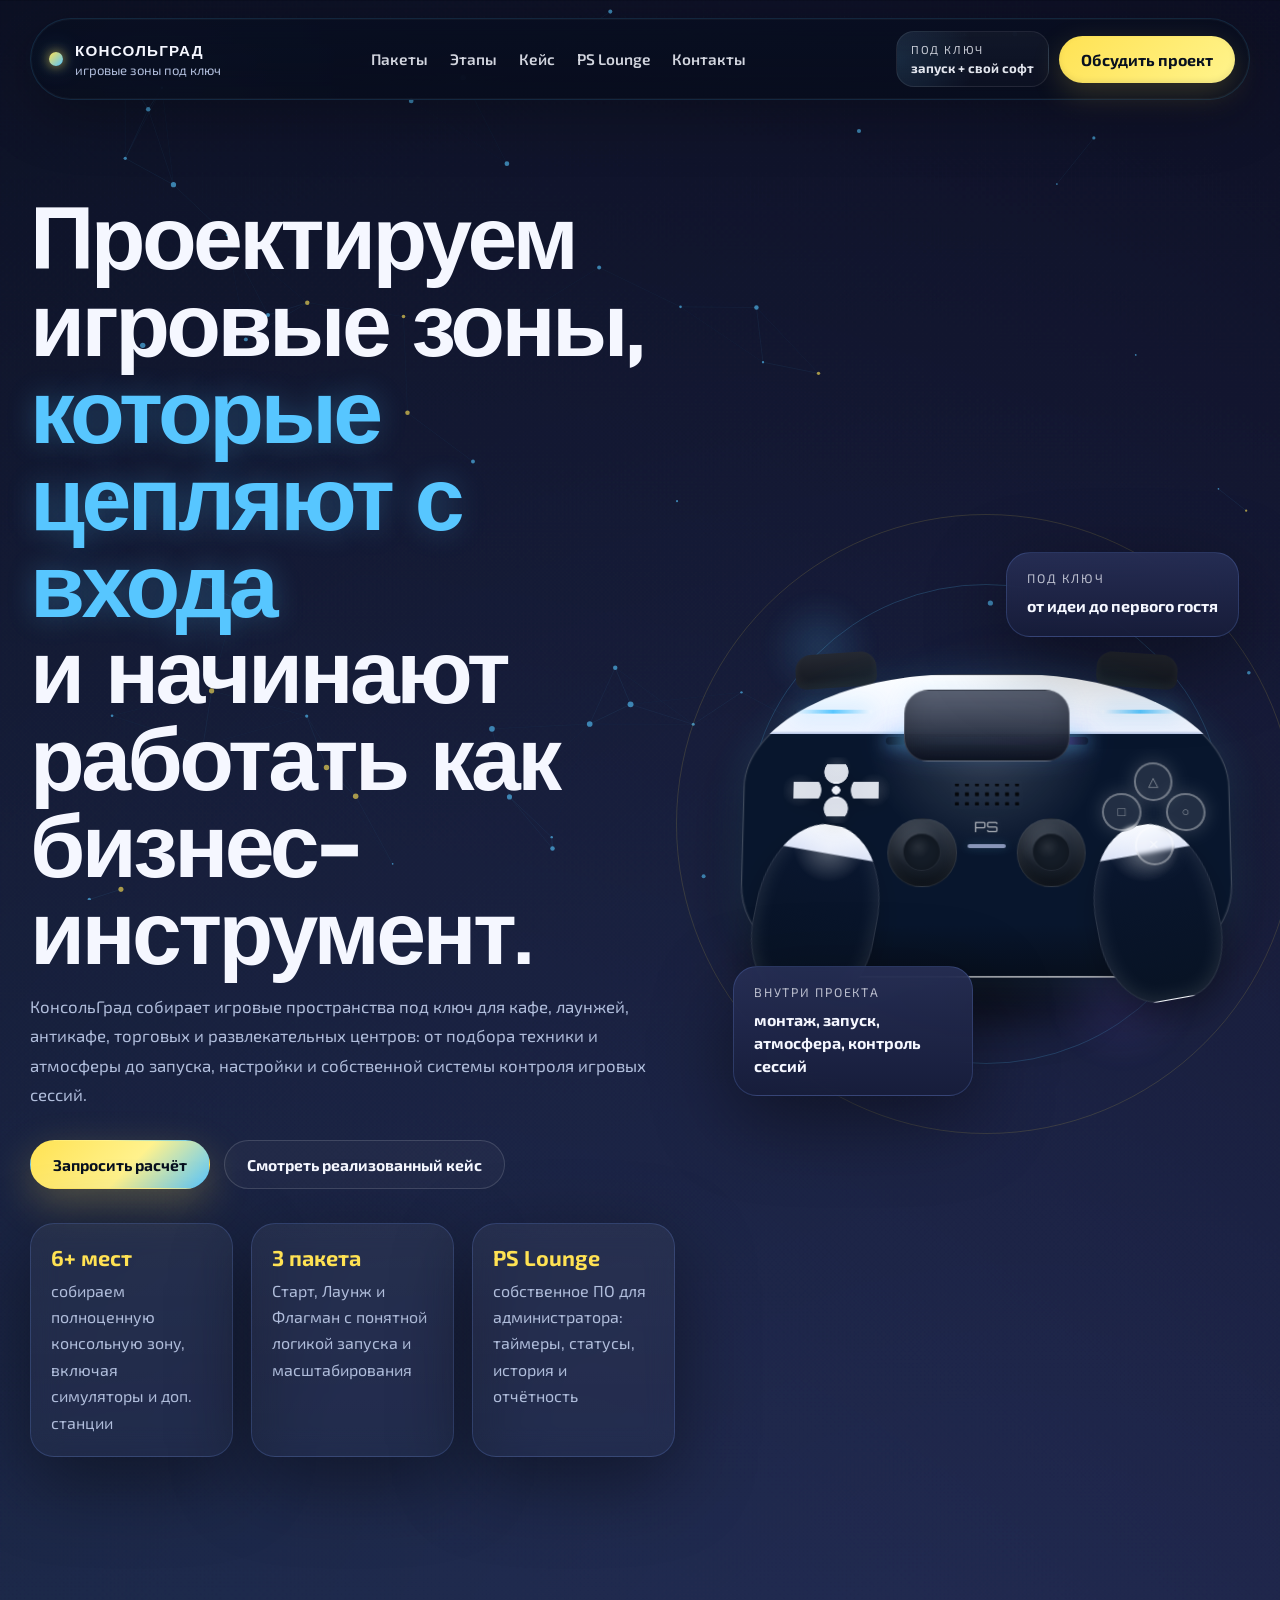
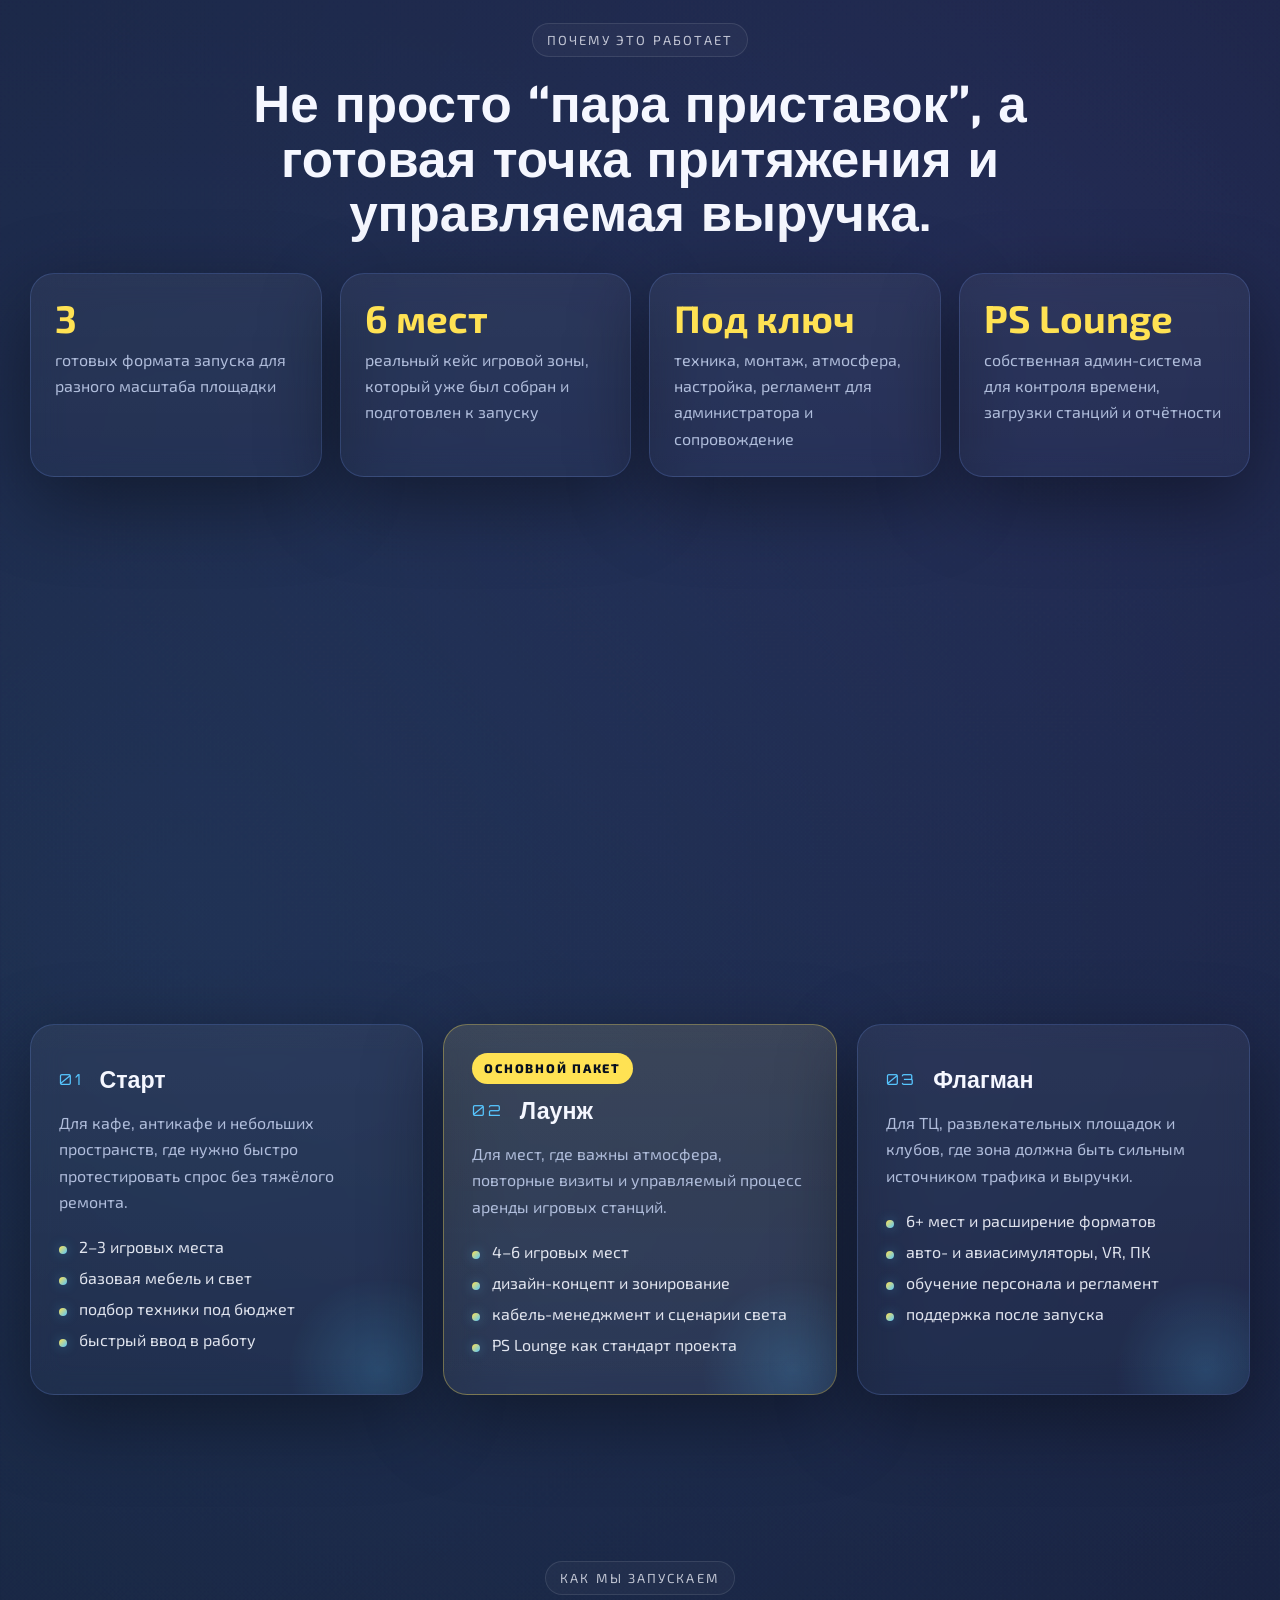
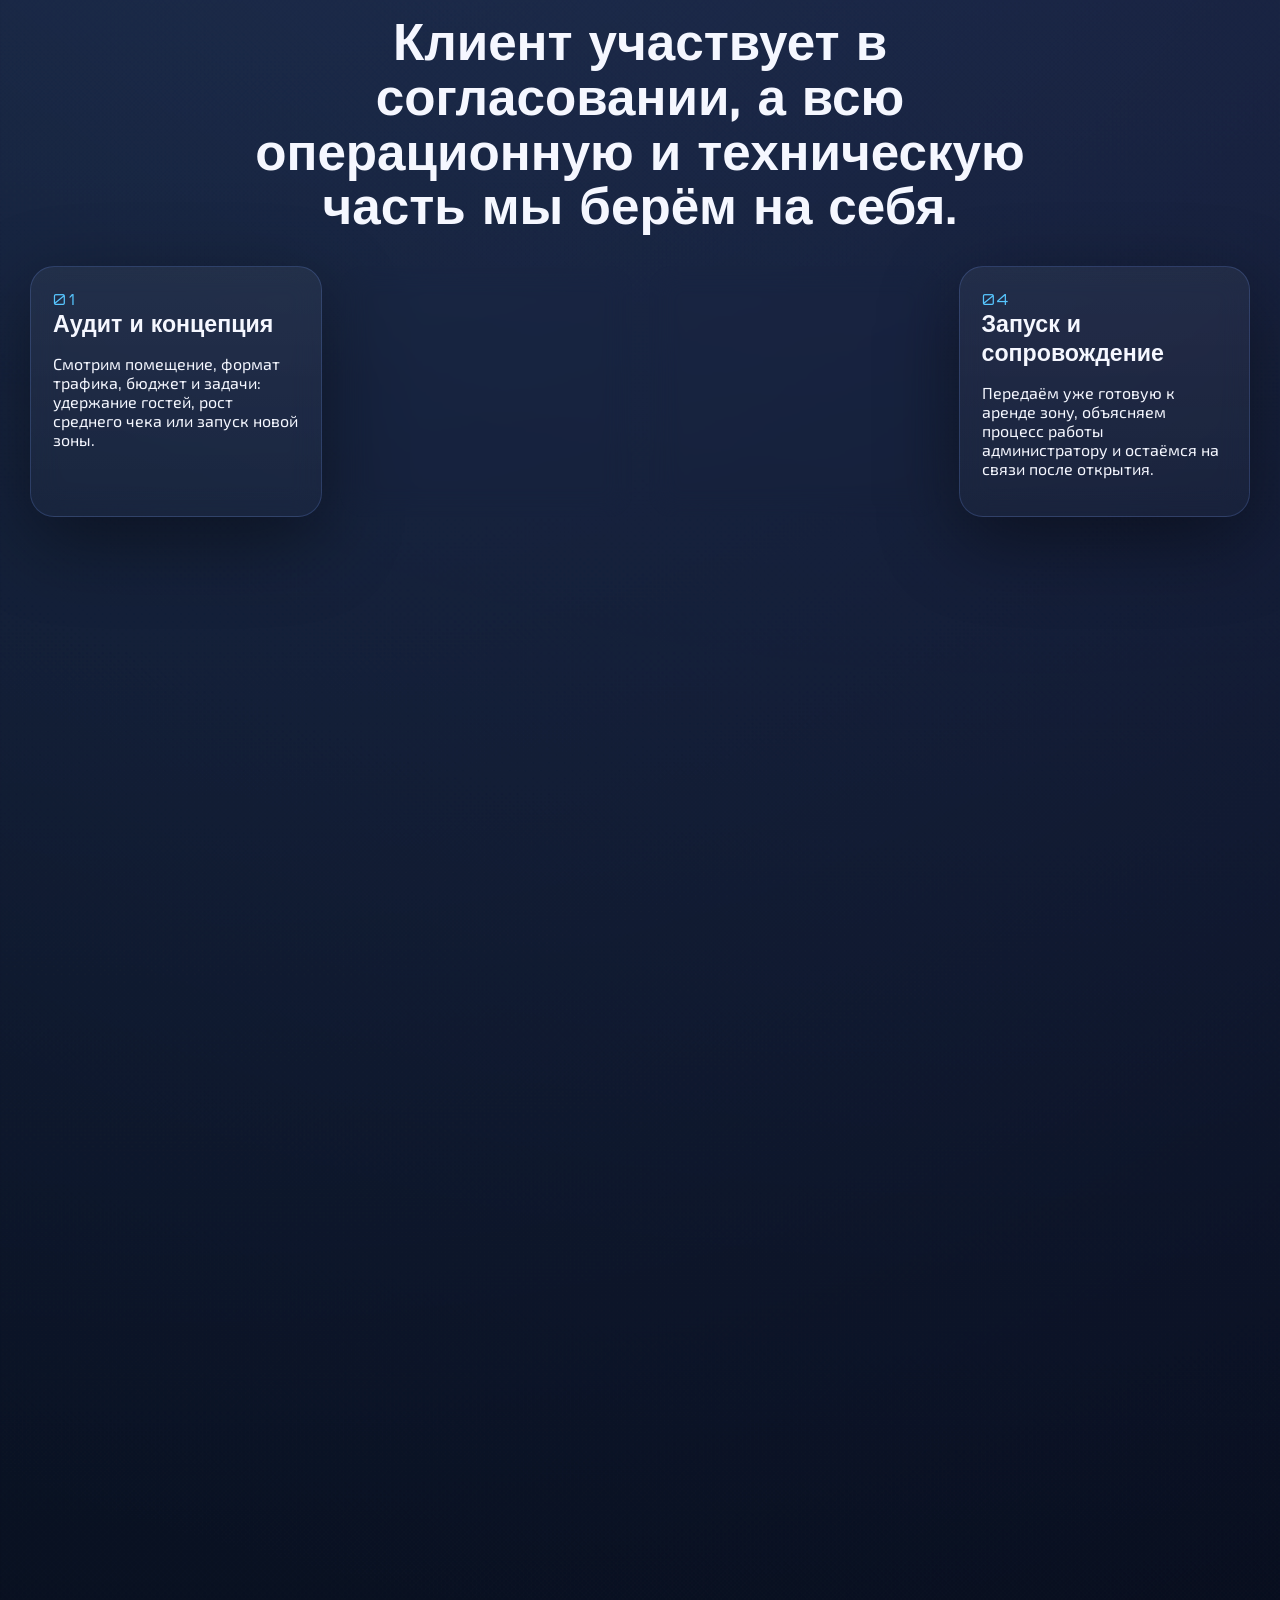
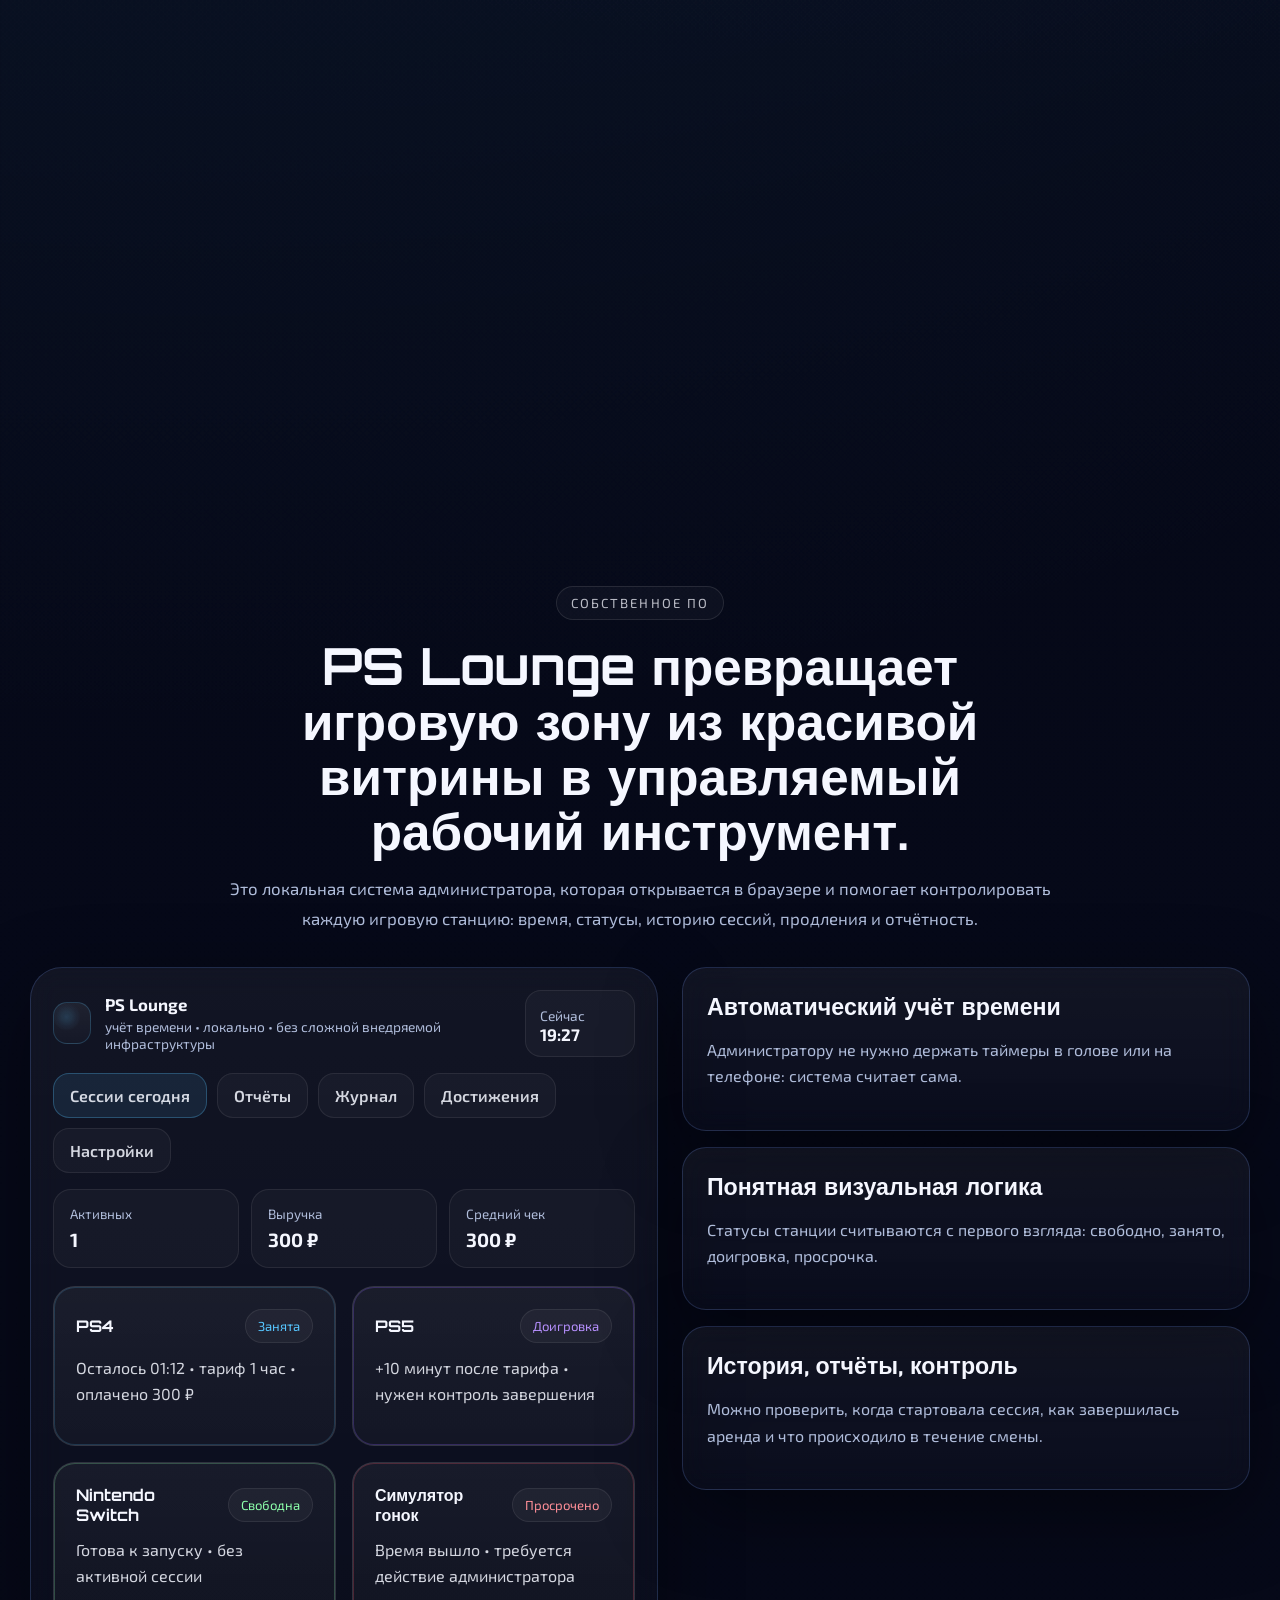
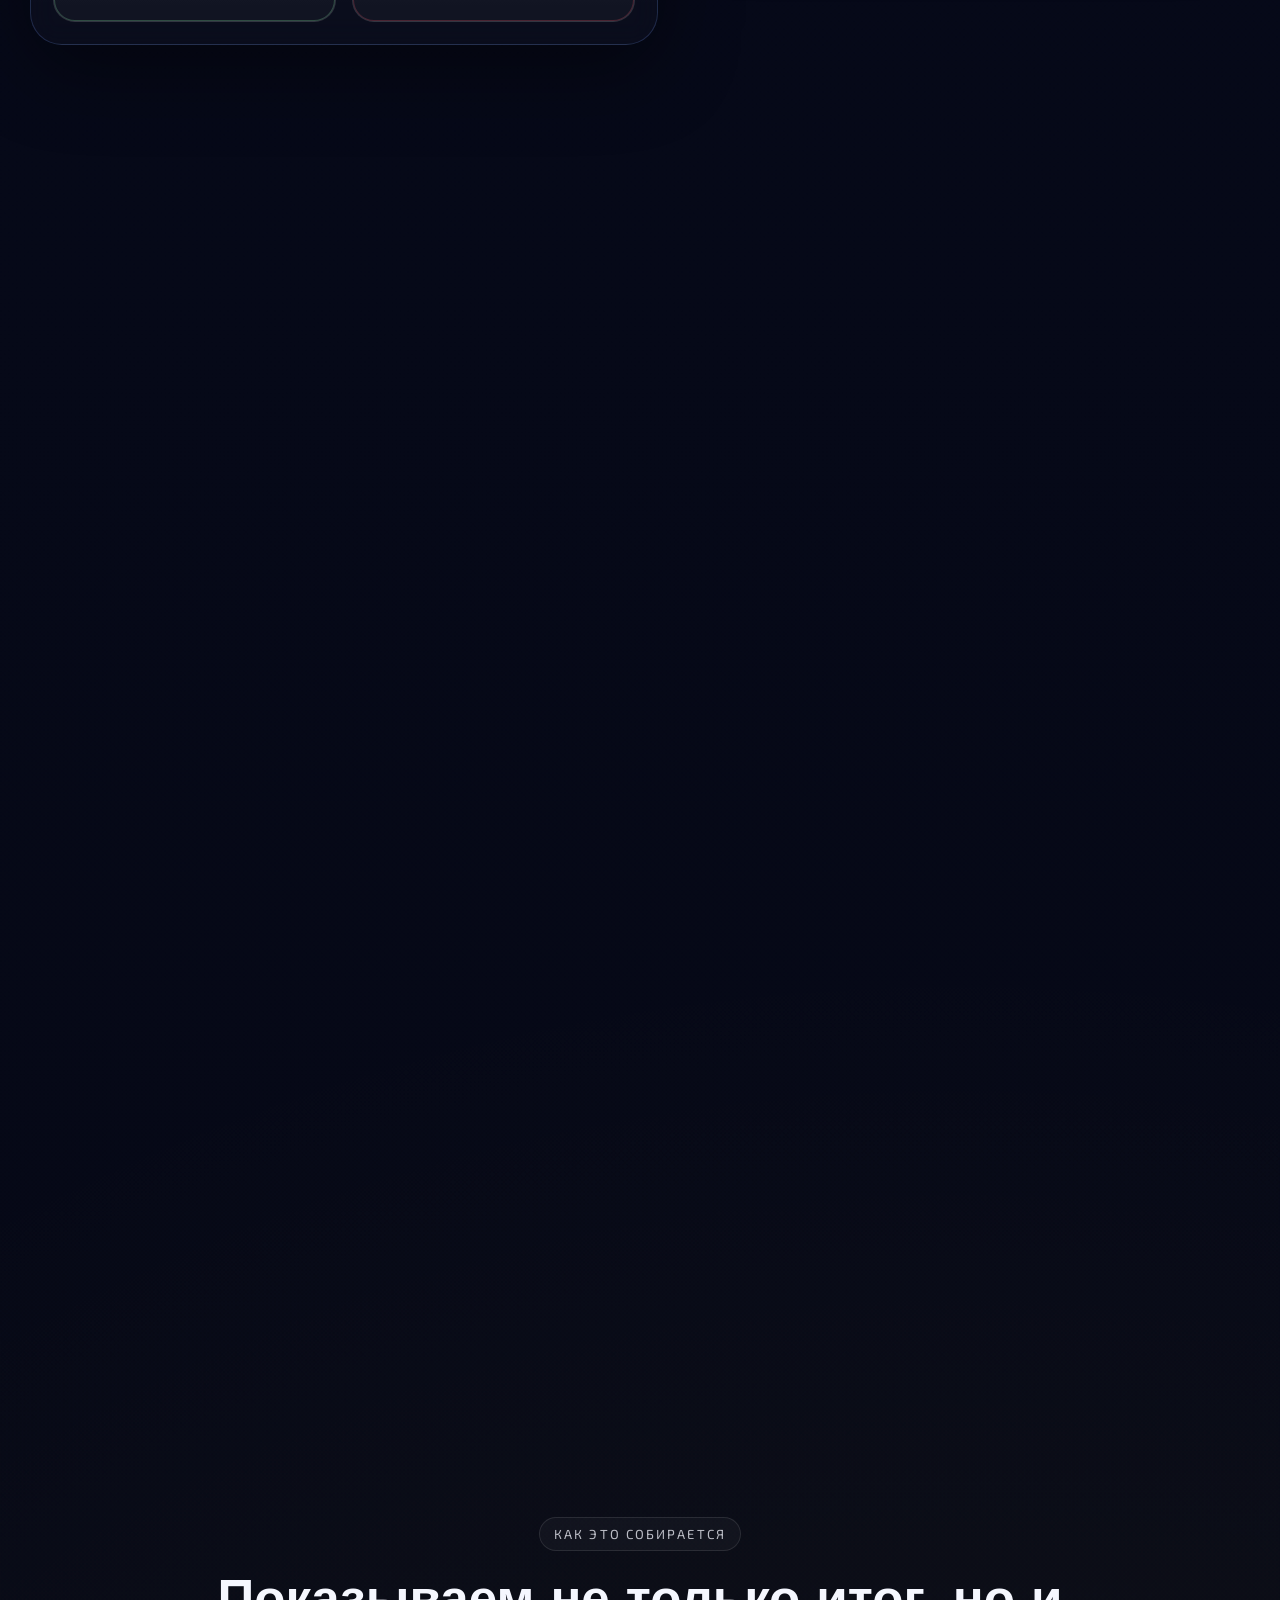
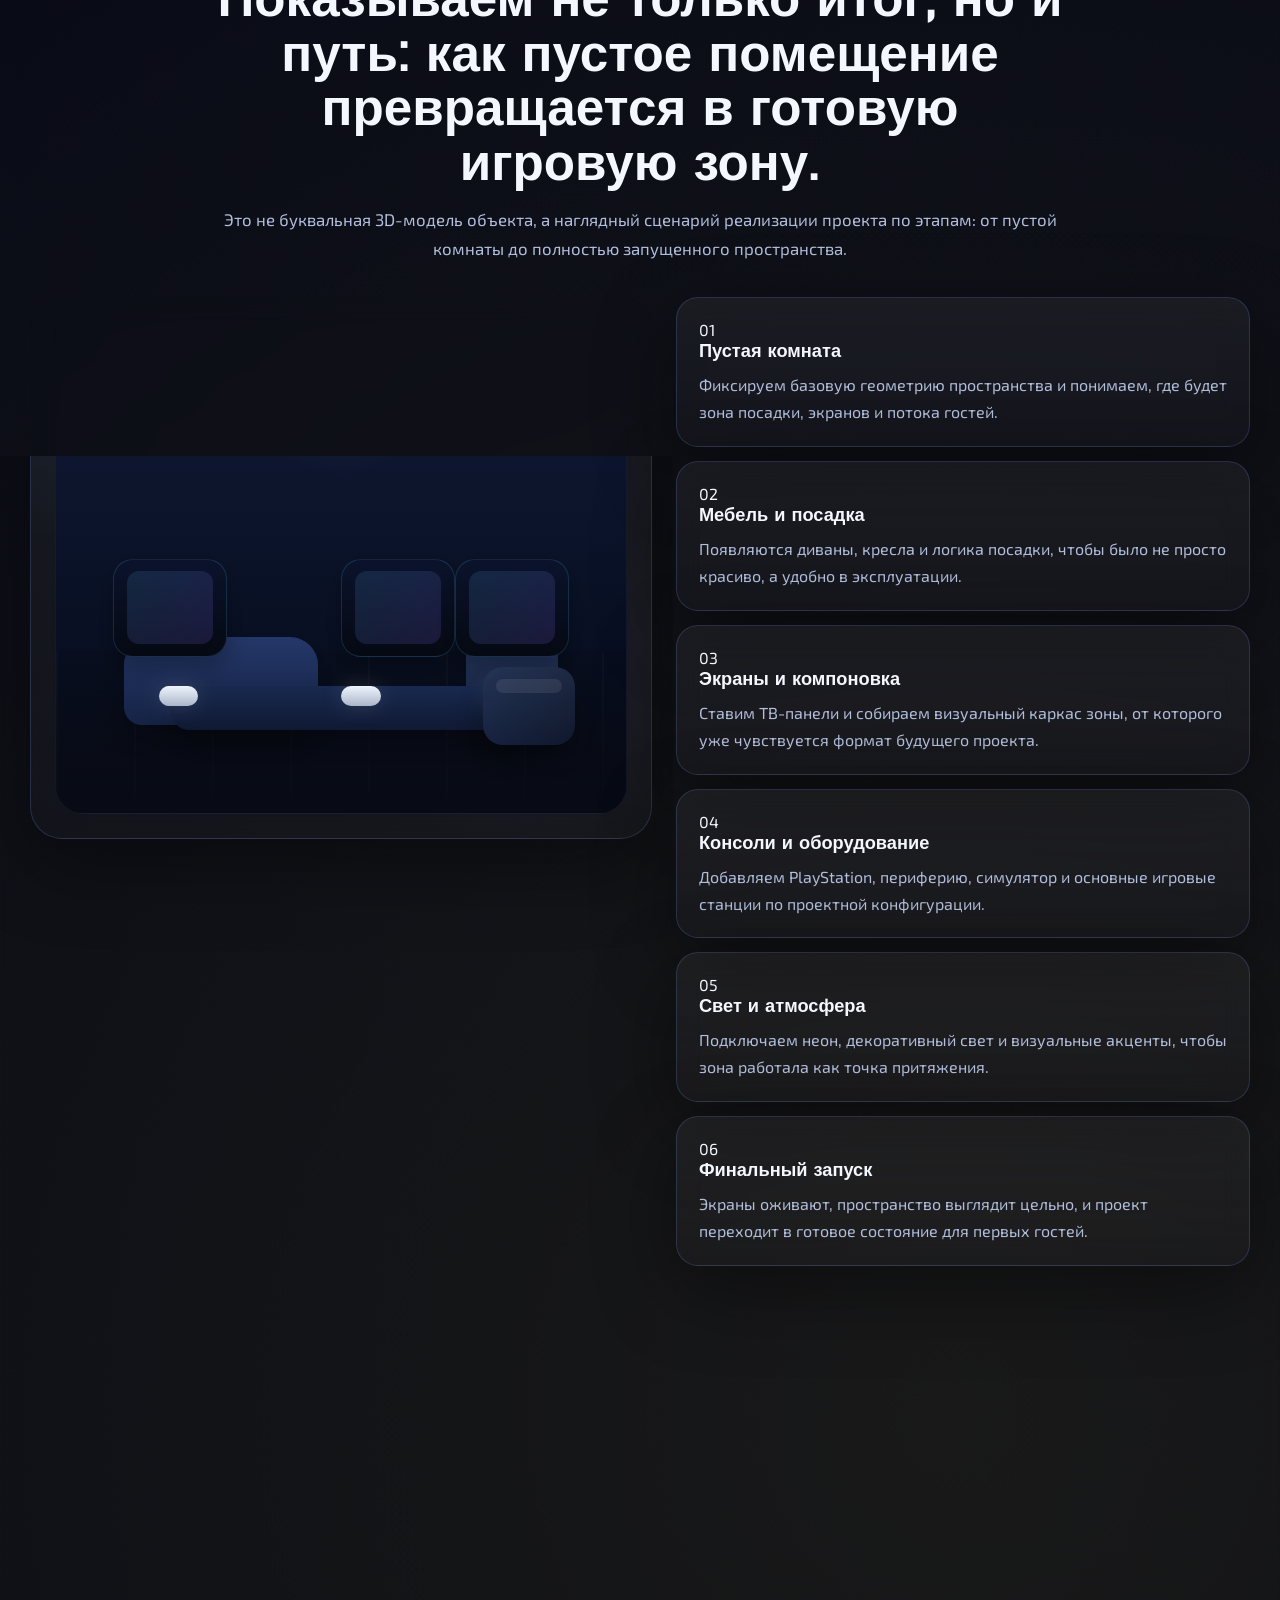
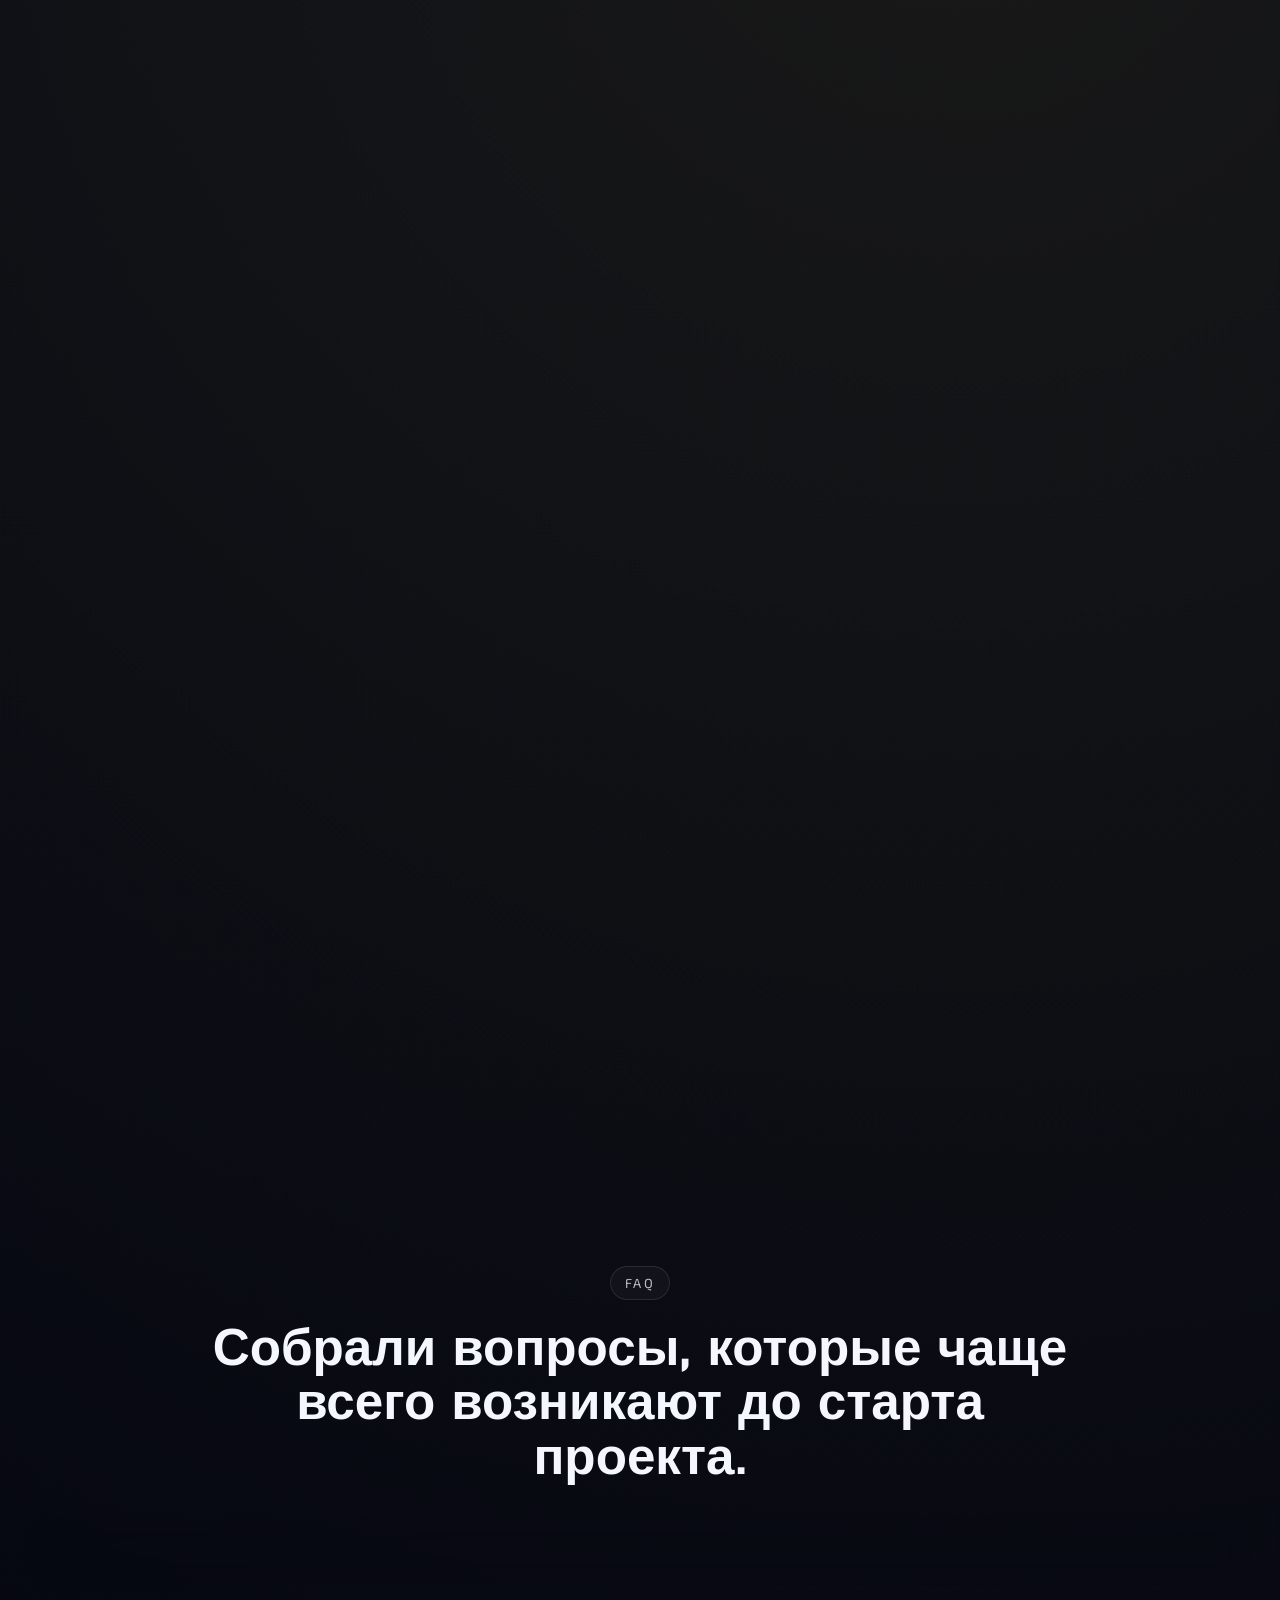
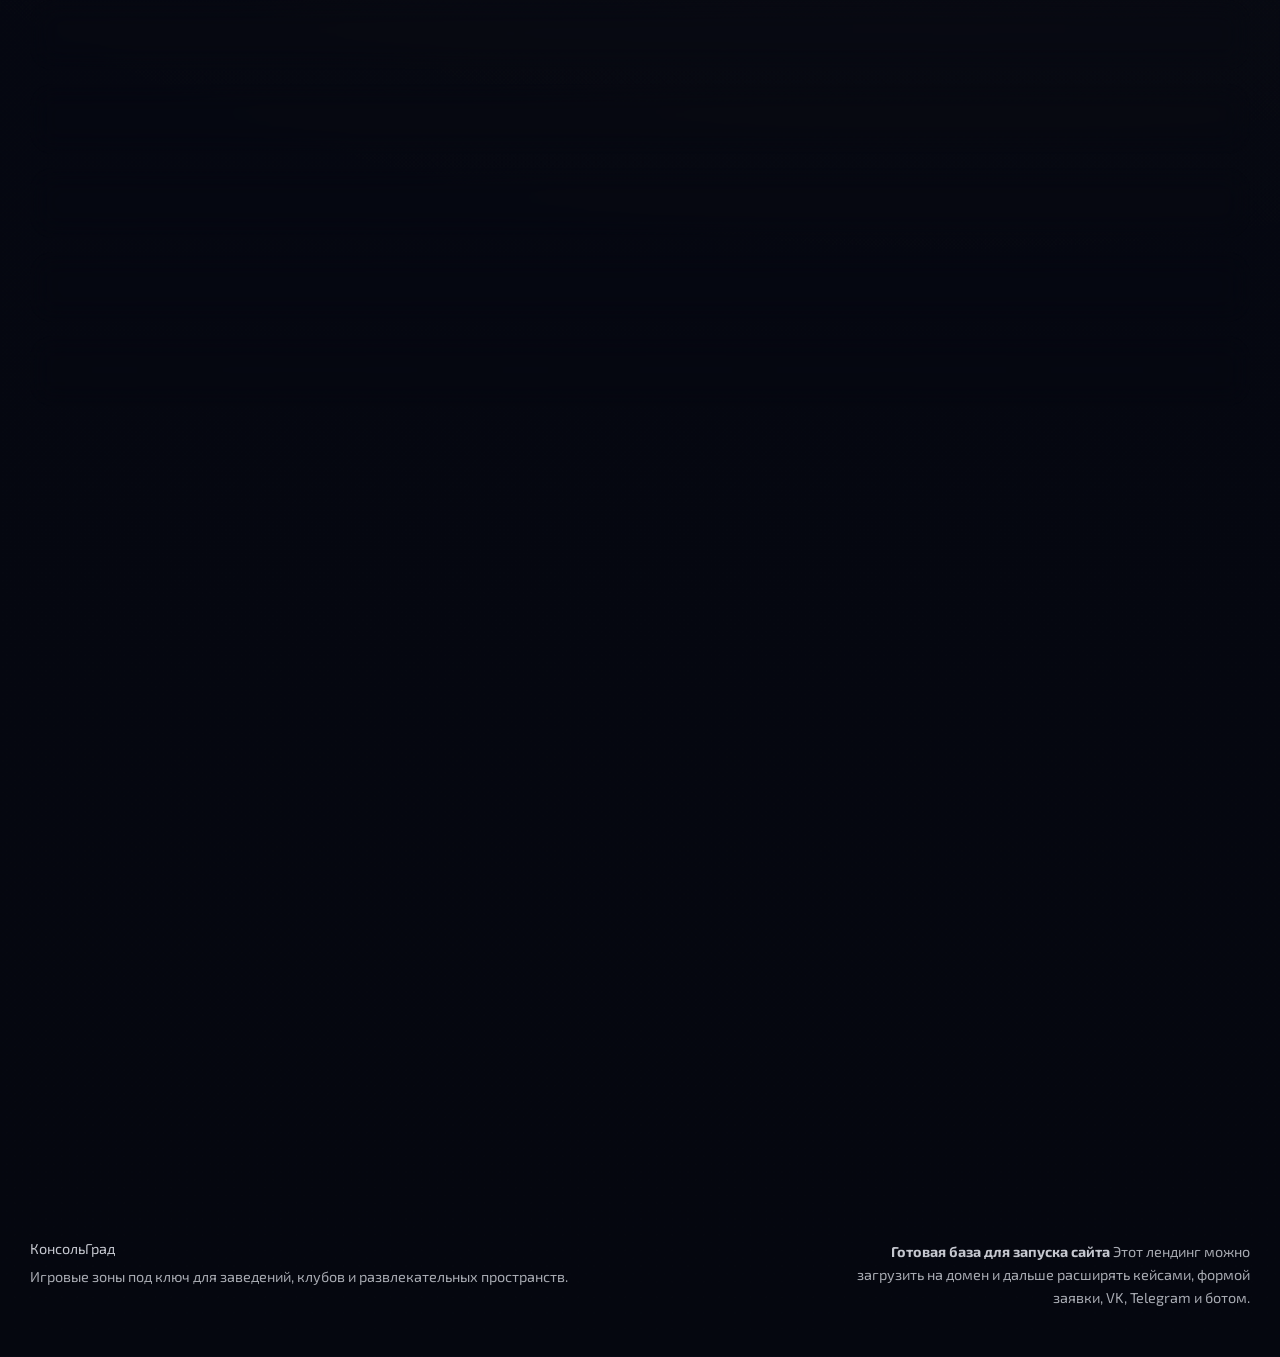
==== index.html @ 2f87ebff "Update landing site" ====
<!DOCTYPE html>
<html lang="ru">
<head>
  <meta charset="UTF-8">
  <meta name="viewport" content="width=device-width, initial-scale=1.0">
  <title>КонсольГрад — игровые зоны под ключ</title>
  <meta
    name="description"
    content="КонсольГрад создаёт игровые зоны под ключ для кафе, лаунжей, ТЦ и клубов: подбор оборудования, монтаж, запуск, атмосфера и собственное ПО для контроля игровых сессий."
  >
  <link rel="preconnect" href="https://fonts.googleapis.com">
  <link rel="preconnect" href="https://fonts.gstatic.com" crossorigin>
  <link href="https://fonts.googleapis.com/css2?family=Orbitron:wght@500;700;800&family=Exo+2:wght@400;500;600;700&display=swap" rel="stylesheet">
  <link rel="stylesheet" href="./styles.css">
</head>
<body>
  <canvas class="energy-grid" id="energy-grid" aria-hidden="true"></canvas>

  <div class="site-shell">
    <header class="topbar">
      <a class="brand" href="#hero">
        <span class="brand__badge"></span>
        <span class="brand__text">
          <strong>КонсольГрад</strong>
          <span>игровые зоны под ключ</span>
        </span>
      </a>

      <button
        class="topbar__toggle"
        type="button"
        aria-expanded="false"
        aria-controls="site-nav"
        aria-label="Открыть меню"
      >
        <span></span>
        <span></span>
        <span></span>
      </button>

      <nav class="topbar__nav" id="site-nav" aria-label="Основная навигация">
        <a href="#services">Пакеты</a>
        <a href="#build-sequence">Этапы</a>
        <a href="#cases">Кейс</a>
        <a href="#software">PS Lounge</a>
        <a href="#contacts">Контакты</a>
      </nav>

      <div class="topbar__actions">
        <div class="topbar__signal" aria-hidden="true">
          <span>под ключ</span>
          <strong>запуск + свой софт</strong>
        </div>
        <a class="topbar__cta" href="#contacts">Обсудить проект</a>
      </div>
    </header>

    <main>
      <section class="hero section" id="hero">
        <div class="hero__copy reveal">
          <h1>
            Проектируем игровые зоны,
            <span>которые цепляют с входа</span>
            и начинают работать как бизнес-инструмент.
          </h1>

          <p class="hero__lead">
            КонсольГрад собирает игровые пространства под ключ для кафе, лаунжей, антикафе,
            торговых и развлекательных центров: от подбора техники и атмосферы до запуска,
            настройки и собственной системы контроля игровых сессий.
          </p>

          <div class="hero__actions">
            <a class="button button--primary" href="#contacts">Запросить расчёт</a>
            <a class="button button--ghost" href="#cases">Смотреть реализованный кейс</a>
          </div>

          <div class="hero__stats">
            <article class="stat-card tilt">
              <strong>6+ мест</strong>
              <span>собираем полноценную консольную зону, включая симуляторы и доп. станции</span>
            </article>
            <article class="stat-card tilt">
              <strong>3 пакета</strong>
              <span>Старт, Лаунж и Флагман с понятной логикой запуска и масштабирования</span>
            </article>
            <article class="stat-card tilt">
              <strong>PS Lounge</strong>
              <span>собственное ПО для администратора: таймеры, статусы, история и отчётность</span>
            </article>
          </div>
        </div>

        <div class="hero__visual reveal">
          <div class="signal-ring signal-ring--one"></div>
          <div class="signal-ring signal-ring--two"></div>
          <div class="hero__orb hero__orb--one"></div>
          <div class="hero__orb hero__orb--two"></div>

          <div class="controller" id="controller-hero" aria-hidden="true">
            <div class="controller__glow"></div>
            <div class="controller__shadow"></div>
            <div class="controller__rotor">
              <div class="controller__body">
                <span class="controller__lightbar"></span>
                <span class="controller__touchpad"></span>
                <span class="controller__speaker"></span>
                <span class="controller__logo">PS</span>
                <span class="controller__mic"></span>
                <span class="controller__button controller__button--triangle"></span>
                <span class="controller__button controller__button--circle"></span>
                <span class="controller__button controller__button--cross"></span>
                <span class="controller__button controller__button--square"></span>
                <span class="controller__stick controller__stick--left"></span>
                <span class="controller__stick controller__stick--right"></span>
                <span class="controller__dpad"></span>
                <span class="controller__trigger controller__trigger--left"></span>
                <span class="controller__trigger controller__trigger--right"></span>
                <span class="controller__beam controller__beam--left"></span>
                <span class="controller__beam controller__beam--right"></span>
              </div>
            </div>
          </div>

          <div class="hero__floating hero__floating--one tilt">
            <span>под ключ</span>
            <strong>от идеи до первого гостя</strong>
          </div>

          <div class="hero__floating hero__floating--two tilt">
            <span>внутри проекта</span>
            <strong>монтаж, запуск, атмосфера, контроль сессий</strong>
          </div>
        </div>
      </section>

      <section class="metrics section section--compact reveal">
        <div class="section-heading">
          <span class="section-heading__eyebrow">Почему это работает</span>
          <h2>Не просто “пара приставок”, а готовая точка притяжения и управляемая выручка.</h2>
        </div>

        <div class="metrics__grid">
          <article class="metric-card tilt">
            <strong>3</strong>
            <span>готовых формата запуска для разного масштаба площадки</span>
          </article>
          <article class="metric-card tilt">
            <strong>6 мест</strong>
            <span>реальный кейс игровой зоны, который уже был собран и подготовлен к запуску</span>
          </article>
          <article class="metric-card tilt">
            <strong>Под ключ</strong>
            <span>техника, монтаж, атмосфера, настройка, регламент для администратора и сопровождение</span>
          </article>
          <article class="metric-card tilt">
            <strong>PS Lounge</strong>
            <span>собственная админ-система для контроля времени, загрузки станций и отчётности</span>
          </article>
        </div>
      </section>

      <section class="services section" id="services">
        <div class="section-heading reveal">
          <span class="section-heading__eyebrow">Пакеты запуска</span>
          <h2>Собрали линейку так, чтобы клиенту было легко понять масштаб, сроки и следующий шаг.</h2>
          <p>
            Каждый пакет можно адаптировать под площадь, бюджет и формат заведения, но логика запуска
            уже структурирована: от быстрого теста спроса до полноценной флагманской зоны.
          </p>
        </div>

        <div class="service-cards">
          <article class="service-card reveal tilt">
            <div class="service-card__head">
              <span>01</span>
              <h3>Старт</h3>
            </div>
            <p>Для кафе, антикафе и небольших пространств, где нужно быстро протестировать спрос без тяжёлого ремонта.</p>
            <ul>
              <li>2–3 игровых места</li>
              <li>базовая мебель и свет</li>
              <li>подбор техники под бюджет</li>
              <li>быстрый ввод в работу</li>
            </ul>
          </article>

          <article class="service-card service-card--featured reveal tilt">
            <div class="service-card__label">основной пакет</div>
            <div class="service-card__head">
              <span>02</span>
              <h3>Лаунж</h3>
            </div>
            <p>Для мест, где важны атмосфера, повторные визиты и управляемый процесс аренды игровых станций.</p>
            <ul>
              <li>4–6 игровых мест</li>
              <li>дизайн-концепт и зонирование</li>
              <li>кабель-менеджмент и сценарии света</li>
              <li>PS Lounge как стандарт проекта</li>
            </ul>
          </article>

          <article class="service-card reveal tilt">
            <div class="service-card__head">
              <span>03</span>
              <h3>Флагман</h3>
            </div>
            <p>Для ТЦ, развлекательных площадок и клубов, где зона должна быть сильным источником трафика и выручки.</p>
            <ul>
              <li>6+ мест и расширение форматов</li>
              <li>авто- и авиасимуляторы, VR, ПК</li>
              <li>обучение персонала и регламент</li>
              <li>поддержка после запуска</li>
            </ul>
          </article>
        </div>
      </section>

      <section class="process section section--compact">
        <div class="section-heading reveal">
          <span class="section-heading__eyebrow">Как мы запускаем</span>
          <h2>Клиент участвует в согласовании, а всю операционную и техническую часть мы берём на себя.</h2>
        </div>

        <div class="process__grid">
          <article class="process-step reveal tilt">
            <span>01</span>
            <h3>Аудит и концепция</h3>
            <p>Смотрим помещение, формат трафика, бюджет и задачи: удержание гостей, рост среднего чека или запуск новой зоны.</p>
          </article>
          <article class="process-step reveal tilt">
            <span>02</span>
            <h3>Комплектация</h3>
            <p>Собираем конфигурацию оборудования, мебели, света и аксессуаров под реальную площадь и сценарий использования.</p>
          </article>
          <article class="process-step reveal tilt">
            <span>03</span>
            <h3>Закупка и монтаж</h3>
            <p>Закрываем логистику, доставку, расстановку, монтаж, настройку игровых мест и подготовку к старту.</p>
          </article>
          <article class="process-step reveal tilt">
            <span>04</span>
            <h3>Запуск и сопровождение</h3>
            <p>Передаём уже готовую к аренде зону, объясняем процесс работы администратору и остаёмся на связи после открытия.</p>
          </article>
        </div>
      </section>

      <section class="audience section section--compact">
        <div class="section-heading reveal">
          <span class="section-heading__eyebrow">Кому подходит</span>
          <h2>Разные площадки заходят в проект по-разному, поэтому мы говорим не общими словами, а языком конкретной задачи.</h2>
        </div>

        <div class="audience__grid">
          <article class="audience-card reveal tilt">
            <span>01</span>
            <h3>Кафе и антикафе</h3>
            <p>Когда нужно увеличить время пребывания гостя, добавить повод вернуться и усилить атмосферу заведения.</p>
          </article>
          <article class="audience-card reveal tilt">
            <span>02</span>
            <h3>Лаунжи и бары</h3>
            <p>Когда важен визуальный эффект, отдельная зона притяжения и понятный контроль игровых сессий для администратора.</p>
          </article>
          <article class="audience-card reveal tilt">
            <span>03</span>
            <h3>ТЦ и развлекательные центры</h3>
            <p>Когда у площадки уже есть трафик, но нужна компактная и управляемая зона, которую можно быстро монетизировать.</p>
          </article>
          <article class="audience-card reveal tilt">
            <span>04</span>
            <h3>Клубы и event-формат</h3>
            <p>Когда хочется добавить консольный угол, симулятор или временную игровую комнату как яркий дополнительный формат.</p>
          </article>
        </div>
      </section>

      <section class="case section" id="cases">
        <div class="case__content reveal">
          <div class="section-heading section-heading--left">
            <span class="section-heading__eyebrow">Реализованный кейс</span>
            <h2>Зона на 6 игровых мест, где всё готово к сессии с первого дня.</h2>
          </div>

          <p>
            Один из прошлых заказов включал шесть игровых станций, PlayStation, телевизоры, геймпады,
            подписки, автосимулятор и Nintendo Switch. Мы закрыли закупку, доставку, установку, настройку
            и подготовку пространства к реальной работе без перекладывания задач на клиента.
          </p>

          <div class="case__highlights">
            <div class="case-chip tilt">6 консольных мест</div>
            <div class="case-chip tilt">автосимулятор</div>
            <div class="case-chip tilt">Nintendo Switch</div>
            <div class="case-chip tilt">кабель-менеджмент</div>
            <div class="case-chip tilt">запуск под ключ</div>
          </div>
        </div>

        <div class="case__visual reveal">
          <div class="showcase">
            <div class="showcase__screen showcase__screen--main tilt">
              <span>PLAY ZONE / 06</span>
              <strong>Atmosphere + revenue control</strong>
            </div>
            <div class="showcase__screen showcase__screen--alt tilt">
              <span>SIM RIG</span>
              <strong>автосимулятор как магнит внимания</strong>
            </div>
            <div class="showcase__screen showcase__screen--mini tilt">
              <span>SWITCH / DROP-IN</span>
              <strong>дополнительный формат для аудитории</strong>
            </div>
          </div>
        </div>
      </section>

      <section class="software section" id="software">
        <div class="section-heading reveal">
          <span class="section-heading__eyebrow">Собственное ПО</span>
          <h2>PS Lounge превращает игровую зону из красивой витрины в управляемый рабочий инструмент.</h2>
          <p>
            Это локальная система администратора, которая открывается в браузере и помогает контролировать
            каждую игровую станцию: время, статусы, историю сессий, продления и отчётность.
          </p>
        </div>

        <div class="software__layout">
          <div class="software__panel reveal tilt">
            <div class="software__shell">
              <div class="software__header">
                <div class="software__brandline">
                  <div class="software__logo"></div>
                  <div>
                    <strong>PS Lounge</strong>
                    <span>учёт времени • локально • без сложной внедряемой инфраструктуры</span>
                  </div>
                </div>
                <div class="software__clock">
                  <span>Сейчас</span>
                  <strong>19:27</strong>
                </div>
              </div>

              <div class="software__tabs">
                <span class="software__tab software__tab--active">Сессии сегодня</span>
                <span class="software__tab">Отчёты</span>
                <span class="software__tab">Журнал</span>
                <span class="software__tab">Достижения</span>
                <span class="software__tab">Настройки</span>
              </div>

              <div class="software__kpis">
                <article class="software__kpi">
                  <span>Активных</span>
                  <strong>1</strong>
                </article>
                <article class="software__kpi">
                  <span>Выручка</span>
                  <strong>300 ₽</strong>
                </article>
                <article class="software__kpi">
                  <span>Средний чек</span>
                  <strong>300 ₽</strong>
                </article>
              </div>
            </div>

            <div class="software__stations">
              <article class="station station--busy">
                <div class="station__meta">
                  <strong>PS4</strong>
                  <em>Занята</em>
                </div>
                <span>Осталось 01:12 • тариф 1 час • оплачено 300 ₽</span>
              </article>
              <article class="station station--grace">
                <div class="station__meta">
                  <strong>PS5</strong>
                  <em>Доигровка</em>
                </div>
                <span>+10 минут после тарифа • нужен контроль завершения</span>
              </article>
              <article class="station station--free">
                <div class="station__meta">
                  <strong>Nintendo Switch</strong>
                  <em>Свободна</em>
                </div>
                <span>Готова к запуску • без активной сессии</span>
              </article>
              <article class="station station--overdue">
                <div class="station__meta">
                  <strong>Симулятор гонок</strong>
                  <em>Просрочено</em>
                </div>
                <span>Время вышло • требуется действие администратора</span>
              </article>
            </div>
          </div>

          <div class="software__points">
            <article class="software-point reveal tilt">
              <h3>Автоматический учёт времени</h3>
              <p>Администратору не нужно держать таймеры в голове или на телефоне: система считает сама.</p>
            </article>
            <article class="software-point reveal tilt">
              <h3>Понятная визуальная логика</h3>
              <p>Статусы станции считываются с первого взгляда: свободно, занято, доигровка, просрочка.</p>
            </article>
            <article class="software-point reveal tilt">
              <h3>История, отчёты, контроль</h3>
              <p>Можно проверить, когда стартовала сессия, как завершилась аренда и что происходило в течение смены.</p>
            </article>
            <article class="software-point software-point--accent reveal tilt">
              <h3>Система усиливает ценность самой зоны</h3>
              <p>Для клиента это не просто красивое место с консолями, а понятная рабочая система: видно загрузку, время, действия администратора и ключевые показатели по смене.</p>
            </article>
          </div>
        </div>
      </section>

      <section class="brief section section--compact" id="brief">
        <div class="section-heading reveal">
          <span class="section-heading__eyebrow">Бриф проекта</span>
          <h2>Быстрый конфигуратор помогает понять, какой пакет вам ближе ещё до первого звонка.</h2>
          <p>
            Это не финальный расчёт сметы, а удобная стартовая рамка: формат площадки, масштаб зоны,
            дополнительные модули и рекомендуемый путь запуска.
          </p>
        </div>

        <div class="brief__layout">
          <form class="brief-form reveal" id="brief-form">
            <input type="hidden" id="venue-type" name="venueType" value="Кафе / антикафе">
            <input type="hidden" id="priority-type" name="priority" value="Быстрый запуск">

            <div class="brief-field">
              <span>Тип площадки</span>
              <div class="brief-segment" data-segment="venueType">
                <button class="brief-chip is-active" type="button" data-name="venueType" data-value="Кафе / антикафе" data-tooltip="Подходит, когда нужно усилить средний чек и добавить повод задержаться подольше.">Кафе / антикафе</button>
                <button class="brief-chip" type="button" data-name="venueType" data-value="Лаунж / бар" data-tooltip="Подходит для пространств, где решают атмосфера, визуальный эффект и повторные визиты.">Лаунж / бар</button>
                <button class="brief-chip" type="button" data-name="venueType" data-value="ТЦ / развлекательный центр" data-tooltip="Подходит для высокопоточных площадок, где важны понятная монетизация и быстрая масштабируемость.">ТЦ / развлекательный центр</button>
                <button class="brief-chip" type="button" data-name="venueType" data-value="Компьютерный клуб" data-tooltip="Подходит как апселл к основному формату клуба: консоли, симуляторы, VIP-зона.">Компьютерный клуб</button>
                <button class="brief-chip" type="button" data-name="venueType" data-value="Отель / курорт" data-tooltip="Подходит для премиального сценария отдыха, семейной аудитории и lounge-формата.">Отель / курорт</button>
                <button class="brief-chip" type="button" data-name="venueType" data-value="Ивент / pop-up формат" data-tooltip="Подходит для временных инсталляций, мероприятий, корпоративов и бренд-зон.">Ивент / pop-up формат</button>
              </div>
            </div>

            <label class="brief-field">
              <span>Количество мест: <strong id="seats-value">4</strong></span>
              <input id="seat-range" name="seats" type="range" min="2" max="12" step="1" value="4">
            </label>

            <div class="brief-field">
              <span>Что хотите добавить</span>
              <div class="brief-options">
                <label><input type="checkbox" name="extras" value="Автосимулятор"> Автосимулятор</label>
                <label><input type="checkbox" name="extras" value="Nintendo Switch"> Nintendo Switch</label>
                <label><input type="checkbox" name="extras" value="VR-зона"> VR-зона</label>
                <label><input type="checkbox" name="extras" value="PS Lounge"> PS Lounge</label>
              </div>
            </div>

            <div class="brief-field">
              <span>Приоритет проекта</span>
              <div class="brief-segment" data-segment="priority">
                <button class="brief-chip is-active" type="button" data-name="priority" data-value="Быстрый запуск" data-tooltip="Когда нужно как можно быстрее открыть работающую зону и не растягивать старт на месяцы.">Быстрый запуск</button>
                <button class="brief-chip" type="button" data-name="priority" data-value="Атмосфера и дизайн" data-tooltip="Когда важнее всего визуальная подача, свет, зонирование и ощущение вау у посетителя.">Атмосфера и дизайн</button>
                <button class="brief-chip" type="button" data-name="priority" data-value="Максимальная загрузка и масштаб" data-tooltip="Когда нужен проект с запасом на рост, расширение форматов и более серьёзную операционную модель.">Максимальная загрузка и масштаб</button>
                <button class="brief-chip" type="button" data-name="priority" data-value="Премиальный вау-эффект" data-tooltip="Когда нужно, чтобы зона выглядела как ключевая фишка пространства и запоминалась с первого взгляда.">Премиальный вау-эффект</button>
              </div>
              <div class="brief-hint" id="priority-hint">Когда нужно как можно быстрее открыть работающую зону и не растягивать старт на месяцы.</div>
            </div>
          </form>

          <aside class="brief-result reveal tilt" id="brief-result">
            <span class="brief-result__eyebrow">Рекомендация</span>
            <h3 id="brief-package">Лаунж</h3>
            <p id="brief-summary">
              Для площадки среднего масштаба лучше всего подходит пакет с атмосферной подачей,
              4–6 местами и обязательным управлением через PS Lounge.
            </p>
            <ul id="brief-list">
              <li>4 игровых места</li>
              <li>дизайн-концепт и кабель-менеджмент</li>
              <li>PS Lounge для контроля сессий</li>
            </ul>
            <a class="button button--primary" href="#contacts">Обсудить этот вариант</a>
          </aside>
        </div>
      </section>

      <section class="build-sequence section" id="build-sequence">
        <div class="section-heading reveal">
          <span class="section-heading__eyebrow">Как это собирается</span>
          <h2>Показываем не только итог, но и путь: как пустое помещение превращается в готовую игровую зону.</h2>
          <p>
            Это не буквальная 3D-модель объекта, а наглядный сценарий реализации проекта по этапам:
            от пустой комнаты до полностью запущенного пространства.
          </p>
        </div>

        <div class="build-sequence__layout">
          <div class="build-scene reveal" id="build-scene">
            <div class="build-room">
              <div class="build-room__backwall"></div>
              <div class="build-room__floor"></div>
              <div class="build-room__neon"></div>
              <div class="build-room__sofa build-part" data-step="2"></div>
              <div class="build-room__chair build-part" data-step="2"></div>
              <div class="build-room__desk build-part" data-step="3"></div>
              <div class="build-room__screen build-room__screen--left build-part" data-step="3"></div>
              <div class="build-room__screen build-room__screen--center build-part" data-step="3"></div>
              <div class="build-room__screen build-room__screen--right build-part" data-step="3"></div>
              <div class="build-room__console build-room__console--left build-part" data-step="4"></div>
              <div class="build-room__console build-room__console--center build-part" data-step="4"></div>
              <div class="build-room__console build-room__console--right build-part" data-step="4"></div>
              <div class="build-room__sim build-part" data-step="4"></div>
              <div class="build-room__lights build-part" data-step="5"></div>
              <div class="build-room__power build-part" data-step="6"></div>
            </div>
          </div>

          <div class="build-steps reveal">
            <article class="build-step is-active" data-target-step="1">
              <span>01</span>
              <h3>Пустая комната</h3>
              <p>Фиксируем базовую геометрию пространства и понимаем, где будет зона посадки, экранов и потока гостей.</p>
            </article>
            <article class="build-step" data-target-step="2">
              <span>02</span>
              <h3>Мебель и посадка</h3>
              <p>Появляются диваны, кресла и логика посадки, чтобы было не просто красиво, а удобно в эксплуатации.</p>
            </article>
            <article class="build-step" data-target-step="3">
              <span>03</span>
              <h3>Экраны и компоновка</h3>
              <p>Ставим ТВ-панели и собираем визуальный каркас зоны, от которого уже чувствуется формат будущего проекта.</p>
            </article>
            <article class="build-step" data-target-step="4">
              <span>04</span>
              <h3>Консоли и оборудование</h3>
              <p>Добавляем PlayStation, периферию, симулятор и основные игровые станции по проектной конфигурации.</p>
            </article>
            <article class="build-step" data-target-step="5">
              <span>05</span>
              <h3>Свет и атмосфера</h3>
              <p>Подключаем неон, декоративный свет и визуальные акценты, чтобы зона работала как точка притяжения.</p>
            </article>
            <article class="build-step" data-target-step="6">
              <span>06</span>
              <h3>Финальный запуск</h3>
              <p>Экраны оживают, пространство выглядит цельно, и проект переходит в готовое состояние для первых гостей.</p>
            </article>
          </div>
        </div>
      </section>

      <section class="connect section section--compact" id="connect">
        <div class="section-heading reveal">
          <span class="section-heading__eyebrow">Точки контакта</span>
          <h2>Сайт, VK, Telegram и бот должны работать как единая система входа для клиента.</h2>
          <p>
            Для части клиентов удобнее звонок, для части — переписка. Поэтому сайт сразу должен предусматривать
            быстрый переход в соцсети, мессенджер и дальнейшую связку с заявкой через Telegram-бота.
          </p>
        </div>

        <div class="connect__grid">
          <article class="connect-card reveal tilt">
            <span>VK</span>
            <h3>Группа компании</h3>
            <p>Здесь будет прямая ссылка на сообщество, кейсы, новые проекты и быстрый вход для тех, кто приходит через рекомендации.</p>
          </article>
          <article class="connect-card reveal tilt">
            <span>Telegram</span>
            <h3>Канал и быстрый контакт</h3>
            <p>Сюда хорошо встанут канал, личный контакт и короткий маршрут для заявок из рекламы, сторис и пересылок.</p>
          </article>
          <article class="connect-card connect-card--accent reveal tilt">
            <span>Bot-ready</span>
            <h3>Будущая интеграция с ботом</h3>
            <p>Следующим шагом сюда можно подключить Telegram-бота или форму брифа, чтобы заявки собирались уже без ручной переписки на старте.</p>
          </article>
        </div>
      </section>

      <section class="reviews section section--compact">
        <div class="section-heading reveal">
          <span class="section-heading__eyebrow">Отзывы и эффект</span>
          <h2>Здесь мы показываем не просто красивый дизайн, а ощущение готового работающего пространства.</h2>
        </div>

        <div class="reviews__grid">
          <article class="review-card reveal tilt">
            <p>“Нужно было не просто поставить консоли, а собрать полноценную игровую комнату, чтобы можно было запускать гостей без долгой настройки.”</p>
            <strong>Проект на 6 мест</strong>
            <span>акцент на скорость запуска и готовность к работе</span>
          </article>
          <article class="review-card reveal tilt">
            <p>“Сильнее всего заходит то, что зона сразу выглядит как отдельная точка притяжения, а администратор понимает, что у кого происходит по времени.”</p>
            <strong>Формат lounge / anti-cafe</strong>
            <span>атмосфера + контроль сессий</span>
          </article>
          <article class="review-card reveal tilt">
            <p>“Когда у проекта есть и железо, и монтаж, и софт для учёта, клиенту гораздо проще принять решение, потому что он видит готовую систему.”</p>
            <strong>B2B-логика запуска</strong>
            <span>меньше хаоса, больше управляемости</span>
          </article>
        </div>
      </section>

      <section class="faq section section--compact">
        <div class="section-heading reveal">
          <span class="section-heading__eyebrow">FAQ</span>
          <h2>Собрали вопросы, которые чаще всего возникают до старта проекта.</h2>
        </div>

        <div class="faq__list">
          <details class="faq-item reveal">
            <summary>Сколько времени занимает запуск игровой зоны?</summary>
            <p>Срок зависит от состава проекта, но логика у нас одна: сначала согласуем формат и комплект, затем закрываем закупку, монтаж, настройку и передачу в работу. На первом созвоне можно быстро понять реалистичный диапазон сроков под вашу площадку.</p>
          </details>
          <details class="faq-item reveal">
            <summary>Можно ли начать с небольшой зоны и потом расшириться?</summary>
            <p>Да. Для этого и нужна логика пакетов: можно стартовать с компактного формата, проверить спрос и затем расширить зону дополнительными местами, симуляторами или новыми форматами.</p>
          </details>
          <details class="faq-item reveal">
            <summary>Что вы берёте на себя кроме оборудования?</summary>
            <p>Подбор комплекта, логистику, монтаж, настройку, подготовку к запуску, сценарии света и атмосферы, а также внедрение PS Lounge там, где это нужно для работы администратора и контроля сессий.</p>
          </details>
          <details class="faq-item reveal">
            <summary>Можно ли обсудить нестандартный формат под конкретную площадку?</summary>
            <p>Да. Пакеты нужны как понятная база, но внутри них можно собрать индивидуальную конфигурацию под площадь, бюджет, формат гостей и желаемый сценарий монетизации.</p>
          </details>
          <details class="faq-item reveal">
            <summary>Какие платформы и форматы можно заложить в проект?</summary>
            <p>В зависимости от задачи и бюджета в проект можно включить PlayStation-зоны, Nintendo Switch, автосимуляторы, VR-формат, игровые ПК и комбинированные посадочные решения для разных типов гостей.</p>
          </details>
          <details class="faq-item reveal">
            <summary>Можно ли потом расширить сайт и подключить Telegram-бота или форму заявки?</summary>
            <p>Да. Текущая версия уже сделана как готовая база для сайта, и в неё можно дальше добавить рабочие ссылки на VK и Telegram, форму захвата лида, интеграцию с ботом и дополнительные страницы под кейсы или услуги.</p>
          </details>
        </div>
      </section>

      <section class="contacts section" id="contacts">
        <div class="contacts__copy reveal">
          <div class="section-heading section-heading--left">
            <span class="section-heading__eyebrow">Контакты</span>
            <h2>Если хотите собрать игровую зону, которая выглядит эффектно и реально работает, давайте обсудим задачу.</h2>
          </div>

          <p>
            Расскажите, где будет располагаться зона, сколько места вы готовы выделить и какой формат нужен:
            быстрый тест, атмосферный lounge-блок или флагманская игровая точка с расширением под PlayStation, Switch, симуляторы и другие форматы.
          </p>

          <div class="contacts__actions">
            <a class="button button--primary" href="tel:+79933360688">Позвонить сейчас</a>
            <a class="button button--ghost" href="#connect">VK / Telegram</a>
          </div>
        </div>

        <div class="contacts__panel reveal tilt">
          <article>
            <span>Основной контакт · Иван</span>
            <a href="tel:+79933360688">8 (993) 336-06-88</a>
          </article>
          <article>
            <span>Второй контакт · Данила</span>
            <a href="tel:+79778662724">8 (977) 866-27-24</a>
          </article>
          <article>
            <span>Формат работы</span>
            <p>Игровые комнаты, консольные зоны, симуляторы, запуск и сопровождение.</p>
          </article>
          <article>
            <span>Что обсудить на первом звонке</span>
            <p>Тип площадки, площадь, бюджет, желаемое количество мест, сроки, формат запуска и набор платформ: PlayStation, Switch, симулятор, VR или смешанная зона.</p>
          </article>
        </div>
      </section>
    </main>

    <footer class="footer">
      <div>
        <p>КонсольГрад</p>
        <span>Игровые зоны под ключ для заведений, клубов и развлекательных пространств.</span>
      </div>
      <div class="footer__note">
        <strong>Готовая база для запуска сайта</strong>
        <span>Этот лендинг можно загрузить на домен и дальше расширять кейсами, формой заявки, VK, Telegram и ботом.</span>
      </div>
    </footer>
  </div>

  <script src="./script.js"></script>
</body>
</html>
---- styles.css ----
:root {
  --bg: #050816;
  --bg-soft: rgba(13, 19, 44, 0.76);
  --panel: rgba(9, 17, 38, 0.8);
  --panel-strong: rgba(13, 23, 52, 0.94);
  --line: rgba(120, 159, 255, 0.2);
  --text: #f5f7ff;
  --muted: #b0bddb;
  --blue: #57c6ff;
  --violet: #8a63ff;
  --yellow: #ffe253;
  --pink: #ff67d4;
  --danger: #ff5968;
  --success: #8dffab;
  --radius-xl: 32px;
  --radius-lg: 24px;
  --shadow: 0 24px 80px rgba(0, 0, 0, 0.42);
  --max-width: 1220px;
}

*,
*::before,
*::after {
  box-sizing: border-box;
}

html {
  scroll-behavior: smooth;
}

body {
  margin: 0;
  min-height: 100vh;
  font-family: "Exo 2", "Segoe UI", sans-serif;
  color: var(--text);
  background:
    radial-gradient(circle at 15% 20%, rgba(87, 198, 255, 0.18), transparent 30%),
    radial-gradient(circle at 80% 15%, rgba(138, 99, 255, 0.18), transparent 28%),
    radial-gradient(circle at 75% 75%, rgba(255, 226, 83, 0.08), transparent 22%),
    linear-gradient(180deg, #030611 0%, #060919 48%, #05070f 100%);
  overflow-x: hidden;
}

a {
  color: inherit;
  text-decoration: none;
}

button,
a {
  -webkit-tap-highlight-color: transparent;
}

.energy-grid {
  position: fixed;
  inset: 0;
  width: 100%;
  height: 100%;
  z-index: 0;
  opacity: 0.85;
  pointer-events: none;
}

.site-shell {
  position: relative;
  z-index: 1;
}

.topbar,
.section,
.footer {
  width: min(calc(100% - 32px), var(--max-width));
  margin-inline: auto;
}

.topbar {
  position: sticky;
  top: 18px;
  z-index: 20;
  margin-top: 14px;
  padding: 12px 14px 12px 18px;
  display: flex;
  align-items: center;
  justify-content: space-between;
  gap: 24px;
  border: 1px solid rgba(87, 198, 255, 0.14);
  border-radius: 999px;
  background:
    linear-gradient(180deg, rgba(8, 14, 32, 0.9), rgba(7, 12, 28, 0.82)),
    radial-gradient(circle at 10% 50%, rgba(87,198,255,0.08), transparent 20%);
  backdrop-filter: blur(20px);
  box-shadow:
    0 14px 60px rgba(0, 0, 0, 0.28),
    inset 0 0 0 1px rgba(255,255,255,0.03);
}

.topbar__toggle {
  display: none;
  width: 52px;
  height: 52px;
  padding: 0;
  border: 1px solid rgba(255, 255, 255, 0.08);
  border-radius: 18px;
  background: rgba(255, 255, 255, 0.03);
  cursor: pointer;
}

.topbar__toggle span {
  display: block;
  width: 22px;
  height: 2px;
  margin: 0 auto 5px;
  border-radius: 999px;
  background: rgba(245, 247, 255, 0.92);
  transition: transform 180ms ease, opacity 180ms ease;
}

.topbar__toggle span:last-child {
  margin-bottom: 0;
}

.brand {
  display: inline-flex;
  align-items: center;
  gap: 12px;
  min-width: 0;
}

.brand__badge {
  width: 14px;
  height: 14px;
  border-radius: 50%;
  background: linear-gradient(135deg, var(--yellow), var(--blue));
  box-shadow:
    0 0 12px rgba(255, 226, 83, 0.7),
    0 0 24px rgba(87, 198, 255, 0.45);
}

.brand__text {
  display: grid;
  gap: 2px;
}

.brand__text strong,
.hero h1,
.section-heading h2,
.service-card h3,
.process-step h3,
.software-point h3 {
  font-family: "Orbitron", "Segoe UI", sans-serif;
}

.brand__text strong {
  font-size: 0.95rem;
  letter-spacing: 0.08em;
  text-transform: uppercase;
}

.brand__text span {
  font-size: 0.82rem;
  color: var(--muted);
}

.topbar__nav {
  display: flex;
  align-items: center;
  gap: 22px;
  color: rgba(245, 247, 255, 0.86);
}

.topbar__nav a {
  position: relative;
  font-size: 0.96rem;
  font-weight: 600;
}

.topbar__nav a::after {
  content: "";
  position: absolute;
  left: 0;
  bottom: -6px;
  width: 100%;
  height: 2px;
  transform: scaleX(0);
  transform-origin: left;
  background: linear-gradient(90deg, var(--blue), var(--yellow));
  transition: transform 180ms ease;
}

.topbar__nav a:hover::after,
.topbar__nav a:focus-visible::after {
  transform: scaleX(1);
}

.topbar__cta,
.button {
  display: inline-flex;
  align-items: center;
  justify-content: center;
  border-radius: 999px;
  transition:
    transform 180ms ease,
    box-shadow 180ms ease,
    background 180ms ease,
    color 180ms ease;
}

.topbar__cta {
  padding: 14px 22px;
  font-weight: 700;
  color: #08101f;
  background: linear-gradient(135deg, var(--yellow), #fff48d);
  box-shadow:
    0 10px 30px rgba(255, 226, 83, 0.18),
    inset 0 -2px 6px rgba(0,0,0,0.08);
}

.topbar__actions {
  display: flex;
  align-items: center;
  gap: 10px;
}

.topbar__signal {
  padding: 10px 14px;
  border-radius: 18px;
  border: 1px solid rgba(255,255,255,0.08);
  background:
    linear-gradient(180deg, rgba(255,255,255,0.04), rgba(255,255,255,0.02)),
    radial-gradient(circle at 0% 50%, rgba(87,198,255,0.12), transparent 50%);
  color: rgba(245,247,255,0.78);
}

.topbar__signal span,
.topbar__signal strong {
  display: block;
}

.topbar__signal span {
  font-size: 0.72rem;
  text-transform: uppercase;
  letter-spacing: 0.14em;
}

.topbar__signal strong {
  margin-top: 4px;
  font-size: 0.82rem;
  color: rgba(245,247,255,0.92);
}

.topbar__meta {
  padding: 10px 14px;
  border-radius: 18px;
  border: 1px solid rgba(255,255,255,0.08);
  background: rgba(255,255,255,0.03);
  color: rgba(245,247,255,0.76);
}

.topbar__meta span,
.topbar__meta strong {
  display: block;
}

.topbar__meta span {
  font-size: 0.72rem;
  text-transform: uppercase;
  letter-spacing: 0.14em;
}

.topbar__meta strong {
  margin-top: 4px;
  font-size: 0.82rem;
}

.topbar__cta:hover,
.button:hover,
.button:focus-visible {
  transform: translateY(-2px);
}

.button {
  padding: 14px 22px;
  font-weight: 700;
  font-size: 0.98rem;
  border: 1px solid transparent;
}

.button--primary {
  color: #07101f;
  background: linear-gradient(135deg, var(--yellow), #fff28d 55%, var(--blue));
  box-shadow: 0 14px 40px rgba(255, 226, 83, 0.26);
}

.button--ghost {
  color: var(--text);
  border-color: rgba(255, 255, 255, 0.14);
  background: rgba(255, 255, 255, 0.03);
}

.section {
  padding: 96px 0;
}

.section--compact {
  padding-top: 70px;
  padding-bottom: 70px;
}

.hero {
  display: grid;
  grid-template-columns: 1.1fr 0.9fr;
  gap: 48px;
  min-height: calc(100vh - 90px);
  align-items: center;
}

.section-heading__eyebrow {
  display: inline-flex;
  align-items: center;
  gap: 10px;
  padding: 8px 14px;
  border: 1px solid rgba(255, 255, 255, 0.1);
  border-radius: 999px;
  background: rgba(255, 255, 255, 0.03);
  font-size: 0.82rem;
  text-transform: uppercase;
  letter-spacing: 0.16em;
  color: rgba(245, 247, 255, 0.74);
}

.hero h1 {
  margin: 0 0 18px;
  max-width: 11ch;
  font-size: clamp(3rem, 7vw, 6.1rem);
  line-height: 0.97;
  letter-spacing: -0.04em;
}

.hero h1 span {
  display: block;
  color: var(--blue);
  text-shadow: 0 0 28px rgba(87, 198, 255, 0.28);
}

.hero__lead,
.section-heading p,
.contacts__copy p,
.case__content p {
  font-size: 1.05rem;
  line-height: 1.75;
  color: var(--muted);
}

.hero__lead {
  max-width: 670px;
}

.hero__actions,
.contacts__actions {
  display: flex;
  flex-wrap: wrap;
  gap: 14px;
  margin-top: 30px;
}

.hero__stats,
.metrics__grid,
.service-cards,
.process__grid,
.audience__grid,
.reviews__grid,
.contacts {
  display: grid;
}

.hero__stats {
  grid-template-columns: repeat(3, minmax(0, 1fr));
  gap: 18px;
  margin-top: 34px;
}

.stat-card,
.metric-card,
.service-card,
.process-step,
.software__panel,
.software-point,
.review-card,
.contacts__panel,
.hero__floating,
.case-chip,
.showcase__screen {
  border: 1px solid var(--line);
  background: linear-gradient(180deg, rgba(255, 255, 255, 0.05), rgba(255, 255, 255, 0.02));
  box-shadow: var(--shadow);
  backdrop-filter: blur(14px);
}

.stat-card,
.metric-card,
.service-card,
.process-step,
.software-point,
.review-card,
.hero__floating,
.showcase__screen {
  border-radius: var(--radius-lg);
}

.stat-card {
  padding: 20px;
}

.stat-card strong,
.metric-card strong {
  display: block;
  font-size: 1.35rem;
  color: var(--yellow);
  margin-bottom: 8px;
}

.stat-card span,
.metric-card span,
.service-card p,
.software-point p,
.review-card span,
.contacts__panel p {
  color: var(--muted);
  line-height: 1.65;
}

.hero__visual {
  position: relative;
  min-height: 680px;
  display: flex;
  align-items: center;
  justify-content: center;
}

.hero__orb {
  position: absolute;
  border-radius: 50%;
  filter: blur(10px);
  opacity: 0.8;
}

.hero__orb--one {
  width: 110px;
  height: 110px;
  top: 16%;
  left: 8%;
  background: radial-gradient(circle, rgba(87, 198, 255, 0.22), transparent 68%);
}

.hero__orb--two {
  width: 150px;
  height: 150px;
  right: 10%;
  bottom: 14%;
  background: radial-gradient(circle, rgba(138, 99, 255, 0.18), transparent 70%);
}

.signal-ring {
  position: absolute;
  border-radius: 50%;
  border: 1px solid rgba(87, 198, 255, 0.2);
}

.signal-ring--one {
  width: 480px;
  height: 480px;
  animation: drift 12s linear infinite;
}

.signal-ring--two {
  width: 620px;
  height: 620px;
  border-color: rgba(255, 226, 83, 0.14);
  animation: driftReverse 18s linear infinite;
}

.controller {
  position: relative;
  width: min(100%, 600px);
  aspect-ratio: 1 / 1;
  display: grid;
  place-items: center;
  perspective: 1600px;
  animation: controllerFloat 6s ease-in-out infinite;
}

.controller__glow {
  position: absolute;
  inset: 18%;
  border-radius: 50%;
  background:
    radial-gradient(circle, rgba(87, 198, 255, 0.32), transparent 46%),
    radial-gradient(circle at 60% 40%, rgba(138, 99, 255, 0.24), transparent 38%);
  filter: blur(44px);
}

.controller__shadow {
  position: absolute;
  width: 62%;
  height: 16%;
  bottom: 12%;
  border-radius: 50%;
  background: radial-gradient(circle, rgba(0, 0, 0, 0.5), transparent 70%);
  filter: blur(20px);
}

.controller__rotor {
  position: relative;
  width: 92%;
  height: 58%;
  transform-style: preserve-3d;
  animation: controllerRotate 7.5s ease-in-out infinite alternate;
  transition: transform 160ms ease-out;
}

.controller__body {
  position: relative;
  width: 100%;
  height: 100%;
  transform-style: preserve-3d;
  transform: rotateX(10deg) translateZ(10px);
  background:
    radial-gradient(circle at 50% 22%, rgba(255, 255, 255, 0.18), transparent 35%),
    linear-gradient(180deg, #fbfdff 0%, #eef3ff 19%, #b9c7e6 20%, #08162d 20%, #08162d 83%, #070f1d 100%);
  border-radius: 44% 44% 24% 24% / 38% 38% 30% 30%;
  border: 1px solid rgba(255, 255, 255, 0.22);
  box-shadow:
    0 0 0 1px rgba(255, 255, 255, 0.05) inset,
    0 24px 64px rgba(0, 0, 0, 0.48),
    0 0 40px rgba(87, 198, 255, 0.18);
}

.controller__body::before,
.controller__body::after {
  content: "";
  position: absolute;
  bottom: -8%;
  width: 25%;
  height: 58%;
  background:
    radial-gradient(circle at 50% 12%, rgba(255,255,255,0.34), transparent 22%),
    linear-gradient(180deg, #f7faff 0%, #dbe3f7 16%, #09162e 17%, #081324 100%);
  border-radius: 50% 50% 38% 40%;
  border: 1px solid rgba(255, 255, 255, 0.14);
  box-shadow:
    inset 0 0 20px rgba(255, 255, 255, 0.12),
    0 16px 30px rgba(0, 0, 0, 0.24);
}

.controller__body::before {
  left: 3%;
  transform: rotate(10deg);
}

.controller__body::after {
  right: 3%;
  transform: rotate(-10deg);
}

.controller__lightbar {
  position: absolute;
  top: 21%;
  left: 50%;
  width: 42%;
  height: 8px;
  transform: translateX(-50%);
  border-radius: 999px;
  background: linear-gradient(90deg, transparent, rgba(87, 198, 255, 0.9), rgba(138, 99, 255, 0.9), transparent);
  box-shadow:
    0 0 18px rgba(87, 198, 255, 0.72),
    0 0 34px rgba(138, 99, 255, 0.32);
}

.controller__touchpad {
  position: absolute;
  top: 7%;
  left: 50%;
  width: 34%;
  height: 24%;
  transform: translateX(-50%) translateZ(22px);
  border-radius: 24px;
  background:
    linear-gradient(180deg, rgba(255,255,255,0.3), rgba(255,255,255,0.02)),
    linear-gradient(180deg, rgba(17, 28, 54, 0.98), rgba(8, 15, 32, 0.96));
  border: 1px solid rgba(255, 255, 255, 0.12);
  box-shadow:
    inset 0 -10px 24px rgba(0, 0, 0, 0.22),
    0 0 24px rgba(87, 198, 255, 0.12);
}

.controller__speaker {
  position: absolute;
  top: 37%;
  left: 50%;
  width: 14%;
  height: 7%;
  transform: translateX(-50%);
  background-image:
    radial-gradient(circle, rgba(0,0,0,0.82) 0 2px, transparent 2.5px);
  background-size: 10px 10px;
  background-position: center;
  filter: drop-shadow(0 0 3px rgba(255,255,255,0.06));
}

.controller__logo {
  position: absolute;
  top: 48%;
  left: 50%;
  transform: translateX(-50%);
  font-family: "Orbitron", "Segoe UI", sans-serif;
  font-size: 0.9rem;
  letter-spacing: 0.08em;
  color: rgba(255,255,255,0.68);
  text-shadow: 0 0 8px rgba(255,255,255,0.08);
}

.controller__mic {
  position: absolute;
  top: 57%;
  left: 50%;
  width: 8%;
  height: 4px;
  transform: translateX(-50%);
  border-radius: 999px;
  background: rgba(200, 214, 255, 0.66);
  box-shadow: 0 0 8px rgba(87, 198, 255, 0.2);
}

.controller__button,
.controller__stick,
.controller__dpad {
  position: absolute;
}

.controller__button {
  width: 8%;
  aspect-ratio: 1;
  transform: translateZ(18px);
  border: 2px solid rgba(255, 255, 255, 0.34);
  background: rgba(248, 250, 255, 0.1);
  border-radius: 50%;
  backdrop-filter: blur(2px);
}

.controller__button::before {
  position: absolute;
  inset: 50% auto auto 50%;
  transform: translate(-50%, -56%);
  font-family: "Orbitron", "Segoe UI", sans-serif;
  font-size: 0.8rem;
  color: rgba(255, 255, 255, 0.52);
}

.controller__button--triangle {
  top: 31%;
  right: 12%;
  box-shadow: 0 0 18px rgba(255, 255, 255, 0.18);
}

.controller__button--triangle::before {
  content: "△";
}

.controller__button--circle {
  top: 41%;
  right: 5.5%;
  box-shadow: 0 0 18px rgba(255, 255, 255, 0.18);
}

.controller__button--circle::before {
  content: "○";
}

.controller__button--cross {
  top: 52%;
  right: 12%;
  box-shadow: 0 0 18px rgba(255, 255, 255, 0.18);
}

.controller__button--cross::before {
  content: "✕";
}

.controller__button--square {
  top: 41%;
  right: 18.5%;
  box-shadow: 0 0 18px rgba(255, 255, 255, 0.18);
}

.controller__button--square::before {
  content: "□";
}

.controller__stick {
  width: 14%;
  aspect-ratio: 1;
  transform: translateZ(28px);
  background:
    radial-gradient(circle at 40% 36%, rgba(255, 255, 255, 0.14), transparent 42%),
    linear-gradient(180deg, #2d3644, #111822);
  border: 1px solid rgba(255, 255, 255, 0.08);
  border-radius: 50%;
  box-shadow:
    inset 0 6px 16px rgba(255,255,255,0.08),
    inset 0 -8px 16px rgba(0,0,0,0.32);
}

.controller__stick::after {
  content: "";
  position: absolute;
  inset: 22%;
  border-radius: 50%;
  background:
    radial-gradient(circle at 40% 35%, rgba(255,255,255,0.08), transparent 36%),
    #151d28;
  border: 1px solid rgba(255, 255, 255, 0.06);
  box-shadow: inset 0 0 12px rgba(0,0,0,0.3);
}

.controller__stick--left {
  left: 30%;
  top: 50%;
}

.controller__stick--right {
  right: 30%;
  top: 50%;
}

.controller__dpad {
  left: 8%;
  top: 28%;
  width: 22%;
  height: 22%;
  filter: drop-shadow(0 6px 10px rgba(0, 0, 0, 0.18));
}

.controller__dpad::before,
.controller__dpad::after {
  content: "";
  position: absolute;
  background: none;
}

.controller__dpad::before {
  inset: 0;
  background:
    radial-gradient(circle at 50% 15%, rgba(255,255,255,0.15), transparent 18%),
    radial-gradient(circle at 15% 50%, rgba(255,255,255,0.15), transparent 18%),
    radial-gradient(circle at 85% 50%, rgba(255,255,255,0.15), transparent 18%),
    radial-gradient(circle at 50% 85%, rgba(255,255,255,0.15), transparent 18%);
}

.controller__dpad::after {
  inset: 10%;
  background:
    linear-gradient(90deg, transparent 34%, rgba(235,239,247,0.92) 34%, rgba(235,239,247,0.92) 66%, transparent 66%),
    linear-gradient(180deg, transparent 34%, rgba(235,239,247,0.92) 34%, rgba(235,239,247,0.92) 66%, transparent 66%);
  -webkit-mask:
    radial-gradient(circle at 50% 15%, #000 0 19%, transparent 20%),
    radial-gradient(circle at 15% 50%, #000 0 19%, transparent 20%),
    radial-gradient(circle at 85% 50%, #000 0 19%, transparent 20%),
    radial-gradient(circle at 50% 85%, #000 0 19%, transparent 20%),
    radial-gradient(circle at 50% 50%, #000 0 8%, transparent 9%);
  mask:
    radial-gradient(circle at 50% 15%, #000 0 19%, transparent 20%),
    radial-gradient(circle at 15% 50%, #000 0 19%, transparent 20%),
    radial-gradient(circle at 85% 50%, #000 0 19%, transparent 20%),
    radial-gradient(circle at 50% 85%, #000 0 19%, transparent 20%),
    radial-gradient(circle at 50% 50%, #000 0 8%, transparent 9%);
}

.controller__trigger {
  position: absolute;
  top: -8%;
  width: 17%;
  height: 12%;
  transform: translateZ(-4px);
  background: linear-gradient(180deg, #252932, #11141c);
  border-radius: 16px 16px 10px 10px;
  box-shadow: inset 0 -6px 10px rgba(255,255,255,0.06);
}

.controller__trigger--left {
  left: 10%;
  transform: rotate(-4deg) translateZ(-4px);
}

.controller__trigger--right {
  right: 10%;
  transform: rotate(4deg) translateZ(-4px);
}

.controller__beam {
  position: absolute;
  top: 12%;
  width: 16%;
  height: 4px;
  border-radius: 999px;
  background: linear-gradient(90deg, transparent, var(--blue), transparent);
  box-shadow: 0 0 22px rgba(87, 198, 255, 0.72);
}

.controller__beam--left {
  left: 10%;
}

.controller__beam--right {
  right: 10%;
}

.hero__floating {
  position: absolute;
  padding: 18px 20px;
  max-width: 240px;
  background: linear-gradient(180deg, rgba(40, 48, 88, 0.86), rgba(23, 29, 58, 0.86));
}

.hero__floating span {
  display: block;
  font-size: 0.78rem;
  letter-spacing: 0.14em;
  text-transform: uppercase;
  color: rgba(245, 247, 255, 0.72);
}

.hero__floating strong {
  display: block;
  margin-top: 8px;
  line-height: 1.45;
}

.hero__floating--one {
  top: 10%;
  right: 2%;
}

.hero__floating--two {
  bottom: 10%;
  left: 2%;
}

.section-heading {
  max-width: 860px;
  margin: 0 auto 34px;
  text-align: center;
}

.section-heading--left {
  margin-left: 0;
  text-align: left;
}

.section-heading h2 {
  margin: 18px 0 14px;
  font-size: clamp(2rem, 4vw, 3.5rem);
  line-height: 1.07;
}

.metrics__grid {
  grid-template-columns: repeat(4, minmax(0, 1fr));
  gap: 18px;
}

.metric-card {
  padding: 24px;
  min-height: 200px;
}

.metric-card strong {
  font-size: clamp(1.8rem, 3vw, 2.6rem);
  line-height: 1.05;
}

.service-cards {
  grid-template-columns: repeat(3, minmax(0, 1fr));
  gap: 20px;
}

.service-card {
  position: relative;
  padding: 28px;
  overflow: hidden;
}

.service-card::before {
  content: "";
  position: absolute;
  inset: auto -12% -18% auto;
  width: 180px;
  height: 180px;
  border-radius: 50%;
  background: radial-gradient(circle, rgba(87, 198, 255, 0.18), transparent 72%);
}

.service-card--featured {
  border-color: rgba(255, 226, 83, 0.34);
  background:
    linear-gradient(180deg, rgba(255, 226, 83, 0.08), rgba(255, 255, 255, 0.04)),
    linear-gradient(180deg, rgba(255, 255, 255, 0.05), rgba(255, 255, 255, 0.02));
  transform: translateY(-10px);
}

.service-card__label {
  display: inline-flex;
  padding: 8px 12px;
  border-radius: 999px;
  color: #07101f;
  background: var(--yellow);
  font-size: 0.78rem;
  font-weight: 800;
  text-transform: uppercase;
  letter-spacing: 0.14em;
}

.service-card__head {
  display: flex;
  align-items: center;
  gap: 16px;
  margin-top: 12px;
}

.service-card__head span,
.process-step > span {
  font-family: "Orbitron", "Segoe UI", sans-serif;
  font-size: 0.95rem;
  letter-spacing: 0.18em;
  color: var(--blue);
}

.service-card h3,
.process-step h3,
.software-point h3 {
  margin: 0;
  font-size: 1.45rem;
}

.service-card ul {
  margin: 22px 0 0;
  padding: 0;
  list-style: none;
}

.service-card li {
  position: relative;
  padding-left: 20px;
  margin-bottom: 12px;
  color: rgba(245, 247, 255, 0.9);
}

.service-card li::before {
  content: "";
  position: absolute;
  top: 9px;
  left: 0;
  width: 8px;
  height: 8px;
  border-radius: 50%;
  background: linear-gradient(135deg, var(--yellow), var(--blue));
  box-shadow: 0 0 12px rgba(87, 198, 255, 0.35);
}

.process__grid {
  grid-template-columns: repeat(4, minmax(0, 1fr));
  gap: 18px;
}

.process-step {
  padding: 22px;
}

.audience__grid {
  grid-template-columns: repeat(4, minmax(0, 1fr));
  gap: 18px;
}

.audience-card,
.brief-form,
.brief-result,
.faq-item {
  border: 1px solid var(--line);
  background: linear-gradient(180deg, rgba(255, 255, 255, 0.05), rgba(255, 255, 255, 0.02));
  box-shadow: var(--shadow);
  backdrop-filter: blur(14px);
}

.audience-card {
  padding: 24px;
  border-radius: var(--radius-lg);
}

.audience-card span {
  display: inline-flex;
  margin-bottom: 16px;
  font-family: "Orbitron", "Segoe UI", sans-serif;
  color: var(--blue);
  letter-spacing: 0.16em;
}

.audience-card h3,
.brief-result h3 {
  margin: 0 0 12px;
  font-family: "Orbitron", "Segoe UI", sans-serif;
  font-size: 1.3rem;
}

.audience-card p,
.brief-result p,
.faq-item p {
  color: var(--muted);
  line-height: 1.7;
}

.case {
  display: grid;
  grid-template-columns: 0.95fr 1.05fr;
  gap: 28px;
  align-items: center;
}

.case__highlights {
  display: flex;
  flex-wrap: wrap;
  gap: 12px;
  margin-top: 26px;
}

.case-chip {
  padding: 12px 16px;
  border-radius: 999px;
  color: rgba(245, 247, 255, 0.92);
}

.showcase {
  position: relative;
  min-height: 560px;
  border-radius: var(--radius-xl);
  border: 1px solid var(--line);
  background:
    linear-gradient(180deg, rgba(255, 255, 255, 0.03), rgba(255, 255, 255, 0.02)),
    radial-gradient(circle at 30% 20%, rgba(87, 198, 255, 0.2), transparent 30%),
    radial-gradient(circle at 75% 75%, rgba(138, 99, 255, 0.18), transparent 25%);
  overflow: hidden;
}

.showcase::before {
  content: "";
  position: absolute;
  inset: 18px;
  border-radius: calc(var(--radius-xl) - 10px);
  border: 1px solid rgba(255, 255, 255, 0.06);
}

.showcase__screen {
  position: absolute;
  display: grid;
  gap: 12px;
  padding: 22px;
}

.showcase__screen span {
  font-size: 0.78rem;
  text-transform: uppercase;
  letter-spacing: 0.16em;
  color: rgba(245, 247, 255, 0.72);
}

.showcase__screen strong {
  font-family: "Orbitron", "Segoe UI", sans-serif;
  line-height: 1.3;
}

.showcase__screen--main {
  inset: 10% 14% auto 10%;
  min-height: 210px;
  background:
    linear-gradient(180deg, rgba(5, 10, 26, 0.78), rgba(5, 10, 26, 0.54)),
    linear-gradient(135deg, rgba(87, 198, 255, 0.16), rgba(138, 99, 255, 0.16));
}

.showcase__screen--alt {
  inset: auto 10% 12% auto;
  width: 42%;
  min-height: 170px;
}

.showcase__screen--mini {
  inset: auto auto 18% 12%;
  width: 34%;
  min-height: 120px;
}

.software__layout {
  display: grid;
  grid-template-columns: 1.05fr 0.95fr;
  gap: 24px;
  align-items: start;
}

.software__panel {
  padding: 22px;
  border-radius: var(--radius-xl);
}

.software__shell {
  display: grid;
  gap: 16px;
  margin-bottom: 18px;
}

.software__header {
  display: flex;
  align-items: center;
  justify-content: space-between;
  gap: 16px;
}

.software__brandline {
  display: flex;
  align-items: center;
  gap: 14px;
}

.software__brandline strong,
.software__clock strong {
  display: block;
  font-size: 1.05rem;
}

.software__brandline span,
.software__clock span {
  display: block;
  margin-top: 4px;
  color: var(--muted);
  font-size: 0.86rem;
}

.software__logo {
  width: 42px;
  height: 42px;
  border-radius: 14px;
  border: 1px solid rgba(87, 198, 255, 0.22);
  background:
    radial-gradient(circle at 35% 35%, rgba(87, 198, 255, 0.18), transparent 40%),
    linear-gradient(180deg, rgba(255, 255, 255, 0.06), rgba(255, 255, 255, 0.02));
}

.software__clock {
  min-width: 110px;
  padding: 12px 14px;
  border: 1px solid rgba(255, 255, 255, 0.08);
  border-radius: 16px;
  background: rgba(255, 255, 255, 0.03);
}

.software__tabs {
  display: flex;
  flex-wrap: wrap;
  gap: 10px;
}

.software__tab {
  padding: 12px 16px;
  border-radius: 16px;
  border: 1px solid rgba(255, 255, 255, 0.08);
  background: rgba(255, 255, 255, 0.03);
  color: rgba(245, 247, 255, 0.86);
  font-weight: 600;
}

.software__tab--active {
  border-color: rgba(87, 198, 255, 0.28);
  background: rgba(87, 198, 255, 0.1);
}

.software__kpis {
  display: grid;
  grid-template-columns: repeat(3, minmax(0, 1fr));
  gap: 12px;
}

.software__kpi {
  padding: 16px;
  border-radius: 18px;
  border: 1px solid rgba(255, 255, 255, 0.08);
  background: rgba(255, 255, 255, 0.03);
}

.software__kpi span {
  display: block;
  color: var(--muted);
  font-size: 0.84rem;
}

.software__kpi strong {
  display: block;
  margin-top: 6px;
  font-size: 1.2rem;
}

.software__stations {
  display: grid;
  grid-template-columns: repeat(2, minmax(0, 1fr));
  gap: 16px;
}

.station {
  padding: 22px;
  border-radius: 22px;
  border: 1px solid rgba(255, 255, 255, 0.12);
  background: linear-gradient(180deg, rgba(255, 255, 255, 0.05), rgba(255, 255, 255, 0.03));
  min-height: 160px;
}

.station strong {
  display: block;
  font-family: "Orbitron", "Segoe UI", sans-serif;
}

.station span {
  color: rgba(245, 247, 255, 0.86);
  line-height: 1.6;
}

.station__meta {
  display: flex;
  align-items: center;
  justify-content: space-between;
  gap: 14px;
  margin-bottom: 12px;
}

.station__meta em {
  font-style: normal;
  padding: 8px 12px;
  border-radius: 999px;
  border: 1px solid rgba(255, 255, 255, 0.08);
  background: rgba(255, 255, 255, 0.04);
  font-size: 0.82rem;
  color: rgba(245, 247, 255, 0.82);
}

.station--busy .station__meta em {
  color: var(--blue);
}

.station--grace .station__meta em {
  color: #b790ff;
}

.station--free .station__meta em {
  color: var(--success);
}

.station--overdue .station__meta em {
  color: #ff8f98;
}

.station--busy {
  box-shadow: inset 0 0 0 1px rgba(87, 198, 255, 0.18);
}

.station--grace {
  box-shadow: inset 0 0 0 1px rgba(138, 99, 255, 0.26);
}

.station--free {
  box-shadow: inset 0 0 0 1px rgba(141, 255, 171, 0.24);
}

.station--overdue {
  box-shadow: inset 0 0 0 1px rgba(255, 89, 104, 0.24);
}

.software__points {
  display: grid;
  gap: 16px;
}

.software-point {
  padding: 24px;
}

.software-point--accent {
  border-color: rgba(255, 226, 83, 0.24);
}

.connect__grid {
  display: grid;
  grid-template-columns: repeat(3, minmax(0, 1fr));
  gap: 18px;
}

.connect-card {
  padding: 26px;
  border-radius: var(--radius-lg);
  border: 1px solid var(--line);
  background: linear-gradient(180deg, rgba(255,255,255,0.05), rgba(255,255,255,0.02));
  box-shadow: var(--shadow);
  backdrop-filter: blur(14px);
}

.connect-card span {
  display: inline-flex;
  margin-bottom: 14px;
  padding: 8px 12px;
  border-radius: 999px;
  border: 1px solid rgba(255,255,255,0.08);
  background: rgba(255,255,255,0.03);
  font-size: 0.78rem;
  text-transform: uppercase;
  letter-spacing: 0.14em;
  color: rgba(245,247,255,0.76);
}

.connect-card h3 {
  margin: 0 0 12px;
  font-family: "Orbitron", "Segoe UI", sans-serif;
  font-size: 1.26rem;
}

.connect-card p {
  margin: 0;
  color: var(--muted);
  line-height: 1.72;
}

.connect-card--accent {
  border-color: rgba(255,226,83,0.22);
}

.reviews__grid {
  grid-template-columns: repeat(3, minmax(0, 1fr));
  gap: 18px;
}

.review-card {
  padding: 26px;
}

.review-card p {
  margin: 0 0 22px;
  font-size: 1.06rem;
  line-height: 1.75;
  color: rgba(245, 247, 255, 0.9);
}

.review-card strong {
  display: block;
  margin-bottom: 8px;
  color: var(--yellow);
}

.brief__layout {
  display: grid;
  grid-template-columns: 0.95fr 0.85fr;
  gap: 22px;
  align-items: start;
}

.brief-form,
.brief-result {
  border-radius: var(--radius-xl);
}

.brief-form {
  padding: 28px;
  display: grid;
  gap: 18px;
}

.brief-field {
  display: grid;
  gap: 10px;
}

.brief-field span {
  color: rgba(245, 247, 255, 0.84);
  font-weight: 600;
}

.brief-field input[type="range"] {
  width: 100%;
}

.brief-field input[type="range"] {
  accent-color: var(--yellow);
}

.brief-segment {
  display: flex;
  flex-wrap: wrap;
  gap: 10px;
}

.brief-chip {
  padding: 12px 16px;
  border-radius: 16px;
  border: 1px solid rgba(255,255,255,0.08);
  background: rgba(255,255,255,0.03);
  color: rgba(245,247,255,0.88);
  font: inherit;
  font-weight: 600;
  cursor: pointer;
  transition:
    transform 150ms ease,
    border-color 150ms ease,
    background 150ms ease,
    box-shadow 150ms ease;
}

.brief-chip:hover,
.brief-chip.is-active {
  transform: translateY(-1px);
  border-color: rgba(87,198,255,0.26);
  background: rgba(87,198,255,0.12);
  box-shadow: 0 10px 24px rgba(87,198,255,0.12);
}

.brief-chip:focus-visible {
  outline: 2px solid rgba(255, 226, 83, 0.45);
  outline-offset: 2px;
}

.brief-hint {
  min-height: 74px;
  padding: 16px 18px;
  border-radius: 18px;
  border: 1px solid rgba(255,255,255,0.08);
  background:
    linear-gradient(180deg, rgba(255,255,255,0.04), rgba(255,255,255,0.02)),
    radial-gradient(circle at 100% 0%, rgba(87,198,255,0.08), transparent 38%);
  color: rgba(245,247,255,0.8);
  line-height: 1.65;
  font-size: 0.96rem;
}

.brief-options {
  display: grid;
  grid-template-columns: repeat(2, minmax(0, 1fr));
  gap: 12px;
}

.brief-options label {
  display: flex;
  align-items: center;
  gap: 10px;
  padding: 14px;
  border: 1px solid rgba(255, 255, 255, 0.08);
  border-radius: 16px;
  background: rgba(255, 255, 255, 0.03);
  color: rgba(245, 247, 255, 0.88);
}

.brief-result {
  padding: 28px;
  display: grid;
  gap: 14px;
}

.brief-result__eyebrow {
  display: inline-flex;
  width: fit-content;
  padding: 8px 12px;
  border-radius: 999px;
  background: rgba(255, 226, 83, 0.14);
  color: var(--yellow);
  font-size: 0.8rem;
  text-transform: uppercase;
  letter-spacing: 0.16em;
}

.brief-result ul {
  margin: 0;
  padding: 0;
  list-style: none;
  display: grid;
  gap: 10px;
}

.brief-result li {
  position: relative;
  padding-left: 18px;
  color: rgba(245, 247, 255, 0.9);
}

.brief-result li::before {
  content: "";
  position: absolute;
  left: 0;
  top: 9px;
  width: 7px;
  height: 7px;
  border-radius: 50%;
  background: linear-gradient(135deg, var(--yellow), var(--blue));
}

.build-sequence__layout {
  display: grid;
  grid-template-columns: 1.04fr 0.96fr;
  gap: 24px;
  align-items: start;
}

.build-scene,
.build-step {
  border: 1px solid var(--line);
  background: linear-gradient(180deg, rgba(255,255,255,0.05), rgba(255,255,255,0.02));
  box-shadow: var(--shadow);
  backdrop-filter: blur(14px);
}

.build-scene {
  position: sticky;
  top: 110px;
  overflow: hidden;
  min-height: 540px;
  padding: 24px;
  border-radius: var(--radius-xl);
}

.build-scene::before {
  content: "";
  position: absolute;
  inset: 0;
  background:
    radial-gradient(circle at 15% 18%, rgba(87,198,255,0.08), transparent 24%),
    radial-gradient(circle at 80% 70%, rgba(138,99,255,0.08), transparent 28%);
  pointer-events: none;
}

.build-room {
  position: relative;
  min-height: 492px;
  border-radius: 28px;
  overflow: hidden;
  background: linear-gradient(180deg, rgba(12, 20, 45, 0.9), rgba(5, 10, 24, 0.98));
  border: 1px solid rgba(255,255,255,0.05);
}

.build-room__backwall,
.build-room__floor,
.build-room__neon,
.build-room__sofa,
.build-room__chair,
.build-room__desk,
.build-room__screen,
.build-room__console,
.build-room__sim,
.build-room__lights,
.build-room__power {
  position: absolute;
}

.build-room__backwall {
  inset: 0 0 33% 0;
  background:
    radial-gradient(circle at 50% 18%, rgba(87,198,255,0.08), transparent 24%),
    linear-gradient(180deg, rgba(18, 27, 56, 0.98), rgba(8, 15, 34, 0.98));
}

.build-room__floor {
  inset: 67% 0 0 0;
  background:
    linear-gradient(180deg, rgba(10, 16, 34, 0.3), rgba(8, 11, 20, 0.96)),
    repeating-linear-gradient(90deg, rgba(255,255,255,0.03) 0 2px, transparent 2px 78px);
}

.build-room__neon {
  top: 12%;
  left: 50%;
  width: 56%;
  height: 6px;
  transform: translateX(-50%);
  border-radius: 999px;
  background: linear-gradient(90deg, rgba(87,198,255,0.18), rgba(138,99,255,0.55), rgba(255,226,83,0.18));
  box-shadow: 0 0 28px rgba(87,198,255,0.22);
  opacity: 0.35;
}

.build-room__sofa {
  left: 12%;
  bottom: 18%;
  width: 34%;
  height: 18%;
  border-radius: 28px 28px 18px 18px;
  background: linear-gradient(180deg, #243768, #152345);
  box-shadow: 0 20px 40px rgba(0,0,0,0.3);
}

.build-room__chair {
  right: 12%;
  bottom: 18%;
  width: 16%;
  height: 20%;
  border-radius: 24px 24px 12px 12px;
  background: linear-gradient(180deg, #26375e, #182443);
  box-shadow: 0 20px 36px rgba(0,0,0,0.26);
}

.build-room__desk {
  left: 20%;
  right: 20%;
  bottom: 17%;
  height: 9%;
  border-radius: 20px;
  background: linear-gradient(180deg, #18294f, #0f1933);
  box-shadow: 0 16px 34px rgba(0,0,0,0.32);
}

.build-room__screen {
  bottom: 32%;
  width: 20%;
  height: 20%;
  border-radius: 20px;
  border: 1px solid rgba(87,198,255,0.16);
  background: linear-gradient(180deg, #0b132c, #050912);
  box-shadow: 0 10px 24px rgba(0,0,0,0.28);
}

.build-room__screen::after {
  content: "";
  position: absolute;
  inset: 12%;
  border-radius: 12px;
  background: linear-gradient(135deg, rgba(87,198,255,0.12), rgba(138,99,255,0.16));
}

.build-room__screen--left {
  left: 10%;
}

.build-room__screen--center {
  left: 50%;
  transform: translateX(-50%);
}

.build-room__screen--right {
  right: 10%;
}

.build-room__console {
  bottom: 22%;
  width: 7%;
  height: 4%;
  border-radius: 999px;
  background: linear-gradient(180deg, #eef5ff, #adb6c9);
  box-shadow: 0 0 20px rgba(255,255,255,0.12);
}

.build-room__console--left {
  left: 18%;
}

.build-room__console--center {
  left: 50%;
  transform: translateX(-50%);
}

.build-room__console--right {
  right: 18%;
}

.build-room__sim {
  right: 9%;
  bottom: 14%;
  width: 16%;
  height: 16%;
  border-radius: 20px;
  background:
    linear-gradient(180deg, rgba(255,255,255,0.06), rgba(255,255,255,0.02)),
    linear-gradient(135deg, #17274b, #0a1327);
  box-shadow: 0 20px 36px rgba(0,0,0,0.34);
}

.build-room__sim::before {
  content: "";
  position: absolute;
  left: 14%;
  right: 14%;
  top: 16%;
  height: 18%;
  border-radius: 999px;
  background: rgba(255,255,255,0.08);
}

.build-room__lights {
  inset: 0;
  background:
    radial-gradient(circle at 20% 28%, rgba(87,198,255,0.2), transparent 14%),
    radial-gradient(circle at 82% 25%, rgba(138,99,255,0.2), transparent 15%),
    radial-gradient(circle at 50% 20%, rgba(255,226,83,0.16), transparent 12%);
}

.build-room__power {
  inset: 0;
  background:
    radial-gradient(circle at 20% 42%, rgba(87,198,255,0.22), transparent 10%),
    radial-gradient(circle at 50% 42%, rgba(87,198,255,0.26), transparent 12%),
    radial-gradient(circle at 80% 42%, rgba(87,198,255,0.22), transparent 10%),
    linear-gradient(180deg, transparent 0%, rgba(87,198,255,0.05) 62%, rgba(87,198,255,0.02) 100%);
}

.build-part {
  opacity: 0;
  transform: translateY(22px) scale(0.96);
  transition:
    opacity 360ms ease,
    transform 360ms ease,
    filter 360ms ease;
  filter: saturate(0.8);
}

.build-scene[data-active-step="2"] .build-part[data-step="2"],
.build-scene[data-active-step="3"] .build-part[data-step="2"],
.build-scene[data-active-step="3"] .build-part[data-step="3"],
.build-scene[data-active-step="4"] .build-part[data-step="2"],
.build-scene[data-active-step="4"] .build-part[data-step="3"],
.build-scene[data-active-step="4"] .build-part[data-step="4"],
.build-scene[data-active-step="5"] .build-part[data-step="2"],
.build-scene[data-active-step="5"] .build-part[data-step="3"],
.build-scene[data-active-step="5"] .build-part[data-step="4"],
.build-scene[data-active-step="5"] .build-part[data-step="5"],
.build-scene[data-active-step="6"] .build-part {
  opacity: 1;
  transform: translateY(0) scale(1);
  filter: saturate(1);
}

.build-scene[data-active-step="5"] .build-room__neon,
.build-scene[data-active-step="6"] .build-room__neon {
  opacity: 1;
  box-shadow:
    0 0 18px rgba(87,198,255,0.22),
    0 0 42px rgba(138,99,255,0.2);
}

.build-scene[data-active-step="6"] .build-room__power {
  animation: roomPulse 2.6s ease-in-out infinite;
}

.build-steps {
  display: grid;
  gap: 14px;
}

.build-step {
  padding: 22px 22px 20px;
  border-radius: 22px;
  cursor: pointer;
  transition:
    transform 180ms ease,
    border-color 180ms ease,
    background 180ms ease;
}

.build-step:hover,
.build-step.is-active {
  transform: translateY(-2px);
  border-color: rgba(87,198,255,0.24);
  background:
    linear-gradient(180deg, rgba(255,255,255,0.07), rgba(255,255,255,0.03)),
    radial-gradient(circle at 100% 0%, rgba(87,198,255,0.08), transparent 34%);
}

.build-step__meta {
  display: flex;
  align-items: center;
  justify-content: space-between;
  gap: 16px;
  margin-bottom: 10px;
}

.build-step__meta span {
  font-size: 0.82rem;
  color: rgba(87,198,255,0.88);
  letter-spacing: 0.14em;
  text-transform: uppercase;
}

.build-step__meta strong {
  font-size: 0.82rem;
  color: rgba(245,247,255,0.62);
}

.build-step h3 {
  margin: 0 0 10px;
  font-size: 1.14rem;
  font-family: "Orbitron", "Segoe UI", sans-serif;
}

.build-step p {
  margin: 0;
  color: var(--muted);
  line-height: 1.68;
}

.faq__list {
  display: grid;
  gap: 14px;
}

.faq-item {
  border-radius: 22px;
  padding: 4px 22px;
}

.faq-item summary {
  cursor: pointer;
  list-style: none;
  padding: 20px 0;
  font-family: "Orbitron", "Segoe UI", sans-serif;
  font-size: 1rem;
}

.faq-item summary::-webkit-details-marker {
  display: none;
}

.faq-item p {
  margin: 0 0 20px;
}

.contacts {
  grid-template-columns: 0.95fr 0.8fr;
  gap: 24px;
  align-items: start;
}

.contacts__panel {
  display: grid;
  gap: 18px;
  padding: 28px;
  border-radius: var(--radius-xl);
}

.contacts__panel article {
  padding-bottom: 18px;
  border-bottom: 1px solid rgba(255, 255, 255, 0.08);
}

.contacts__panel article:last-child {
  padding-bottom: 0;
  border-bottom: 0;
}

.contacts__panel span {
  display: block;
  margin-bottom: 8px;
  color: rgba(245, 247, 255, 0.66);
  text-transform: uppercase;
  letter-spacing: 0.14em;
  font-size: 0.78rem;
}

.contacts__panel a {
  font-size: 1.4rem;
  font-family: "Orbitron", "Segoe UI", sans-serif;
  word-break: break-word;
}

.contacts__panel small {
  display: block;
  margin-top: 8px;
  color: rgba(245, 247, 255, 0.56);
}

.footer {
  padding: 16px 0 48px;
  display: flex;
  justify-content: space-between;
  gap: 18px;
  color: rgba(245, 247, 255, 0.56);
  font-size: 0.9rem;
}

.footer p,
.footer strong {
  margin: 0 0 8px;
  color: rgba(245,247,255,0.8);
}

.footer span {
  color: rgba(245,247,255,0.68);
  line-height: 1.6;
}

.footer__note {
  max-width: 420px;
  text-align: right;
}

.reveal {
  opacity: 0;
  transform: translateY(28px);
  transition:
    opacity 700ms ease,
    transform 700ms ease;
}

.reveal.is-visible {
  opacity: 1;
  transform: translateY(0);
}

.tilt {
  transform-style: preserve-3d;
  transition: transform 160ms ease, box-shadow 160ms ease, border-color 160ms ease;
}

.tilt:hover {
  box-shadow:
    0 26px 70px rgba(0, 0, 0, 0.42),
    0 0 32px rgba(87, 198, 255, 0.12);
  border-color: rgba(87, 198, 255, 0.32);
}

@keyframes pulse {
  0%,
  100% {
    transform: scale(1);
    opacity: 1;
  }
  50% {
    transform: scale(1.25);
    opacity: 0.7;
  }
}

@keyframes drift {
  from {
    transform: rotate(0deg);
  }
  to {
    transform: rotate(360deg);
  }
}

@keyframes driftReverse {
  from {
    transform: rotate(0deg);
  }
  to {
    transform: rotate(-360deg);
  }
}

@keyframes controllerFloat {
  0%,
  100% {
    transform: translateY(0);
  }
  50% {
    transform: translateY(-12px);
  }
}

@keyframes controllerRotate {
  0% {
    transform: rotateX(-10deg) rotateY(-12deg) rotateZ(-1deg);
  }
  50% {
    transform: rotateX(-7deg) rotateY(0deg) rotateZ(0deg);
  }
  100% {
    transform: rotateX(-10deg) rotateY(12deg) rotateZ(1deg);
  }
}

@media (max-width: 1120px) {
  .hero,
  .case,
  .software__layout,
  .contacts {
    grid-template-columns: 1fr;
  }

  .hero__stats,
  .metrics__grid,
  .service-cards,
  .process__grid,
  .audience__grid,
  .reviews__grid,
  .connect__grid {
    grid-template-columns: repeat(2, minmax(0, 1fr));
  }

  .hero__visual {
    min-height: 560px;
    order: -1;
  }

  .hero__floating--one {
    right: 6%;
  }

  .hero__floating--two {
    left: 6%;
  }

  .brief__layout {
    grid-template-columns: 1fr;
  }

  .build-sequence__layout {
    grid-template-columns: 1fr;
  }

  .build-scene {
    position: relative;
    top: auto;
  }
}

@media (max-width: 820px) {
  .topbar {
    border-radius: 28px;
    padding: 14px 14px 14px 16px;
    display: grid;
    grid-template-columns: minmax(0, 1fr) auto;
    align-items: center;
    gap: 14px;
  }

  .topbar__toggle {
    display: inline-grid;
    place-items: center;
  }

  .topbar__nav {
    display: none;
    grid-column: 1 / -1;
    width: 100%;
    padding: 12px;
    border-radius: 22px;
    background: rgba(255, 255, 255, 0.03);
    border: 1px solid rgba(255,255,255,0.06);
    flex-direction: column;
    align-items: stretch;
    gap: 12px;
  }

  .topbar__actions {
    display: none;
    grid-column: 1 / -1;
    width: 100%;
    flex-direction: column;
    align-items: stretch;
  }

  .topbar.is-open .topbar__nav,
  .topbar.is-open .topbar__actions {
    display: flex;
  }

  .topbar.is-open .topbar__toggle span:nth-child(1) {
    transform: translateY(7px) rotate(45deg);
  }

  .topbar.is-open .topbar__toggle span:nth-child(2) {
    opacity: 0;
  }

  .topbar.is-open .topbar__toggle span:nth-child(3) {
    transform: translateY(-7px) rotate(-45deg);
  }

  .topbar__nav a {
    padding: 12px 14px;
    border-radius: 16px;
    background: rgba(255, 255, 255, 0.03);
    border: 1px solid rgba(255,255,255,0.05);
  }

  .topbar__nav a::after {
    display: none;
  }

  .topbar__signal {
    display: none;
  }

  .section {
    padding: 72px 0;
  }

  .hero {
    min-height: auto;
    padding-top: 22px;
  }

  .hero h1 {
    max-width: none;
  }

  .hero__stats,
  .metrics__grid,
  .service-cards,
  .process__grid,
  .audience__grid,
  .reviews__grid,
  .connect__grid,
  .software__stations,
  .software__kpis {
    grid-template-columns: 1fr;
  }

  .hero__visual {
    min-height: 420px;
  }

  .hero__floating {
    display: none;
  }

  .controller__rotor {
    animation-duration: 9s;
  }

  .showcase {
    min-height: 440px;
  }

  .showcase__screen--main {
    inset: 8% 8% auto;
  }

  .showcase__screen--alt {
    width: auto;
    inset: auto 8% 12% 28%;
  }

  .showcase__screen--mini {
    width: auto;
    inset: auto 30% 38% 8%;
  }

  .footer {
    flex-direction: column;
  }

  .footer__note {
    text-align: left;
  }

  .brief-options {
    grid-template-columns: 1fr;
  }

  .software__header {
    flex-direction: column;
    align-items: flex-start;
  }

  .build-scene {
    min-height: 420px;
  }

  .build-room {
    min-height: 372px;
  }
}

@media (max-width: 560px) {
  .topbar,
  .section,
  .footer {
    width: min(calc(100% - 20px), var(--max-width));
  }

  .button,
  .topbar__cta {
    width: 100%;
  }

  .hero__actions,
  .contacts__actions {
    flex-direction: column;
  }

  .controller {
    width: 104%;
  }

  .showcase__screen--alt,
  .showcase__screen--mini {
    position: relative;
    inset: auto;
    width: calc(100% - 16px);
    margin: 10px auto 0;
  }

  .build-step__meta {
    flex-direction: column;
    align-items: flex-start;
  }
}

@keyframes roomPulse {
  0%,
  100% {
    opacity: 1;
  }
  50% {
    opacity: 0.78;
  }
}
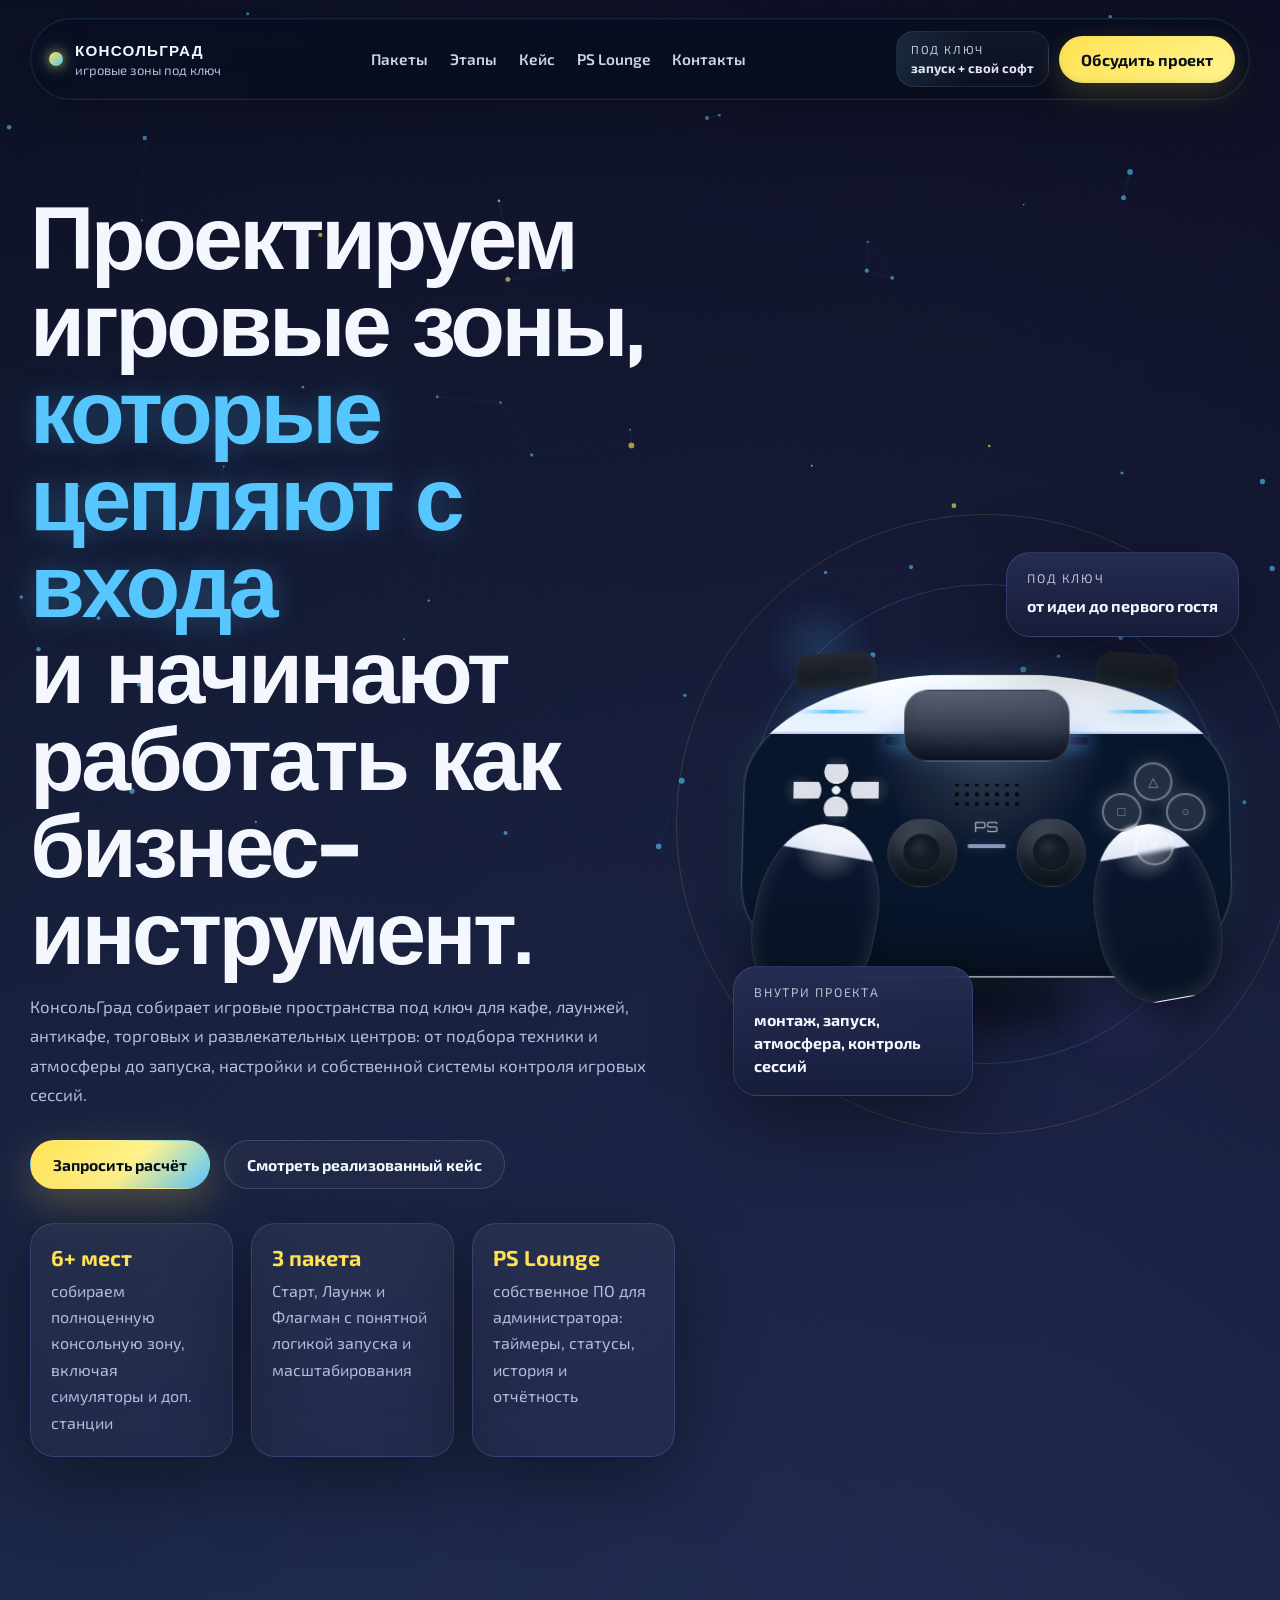
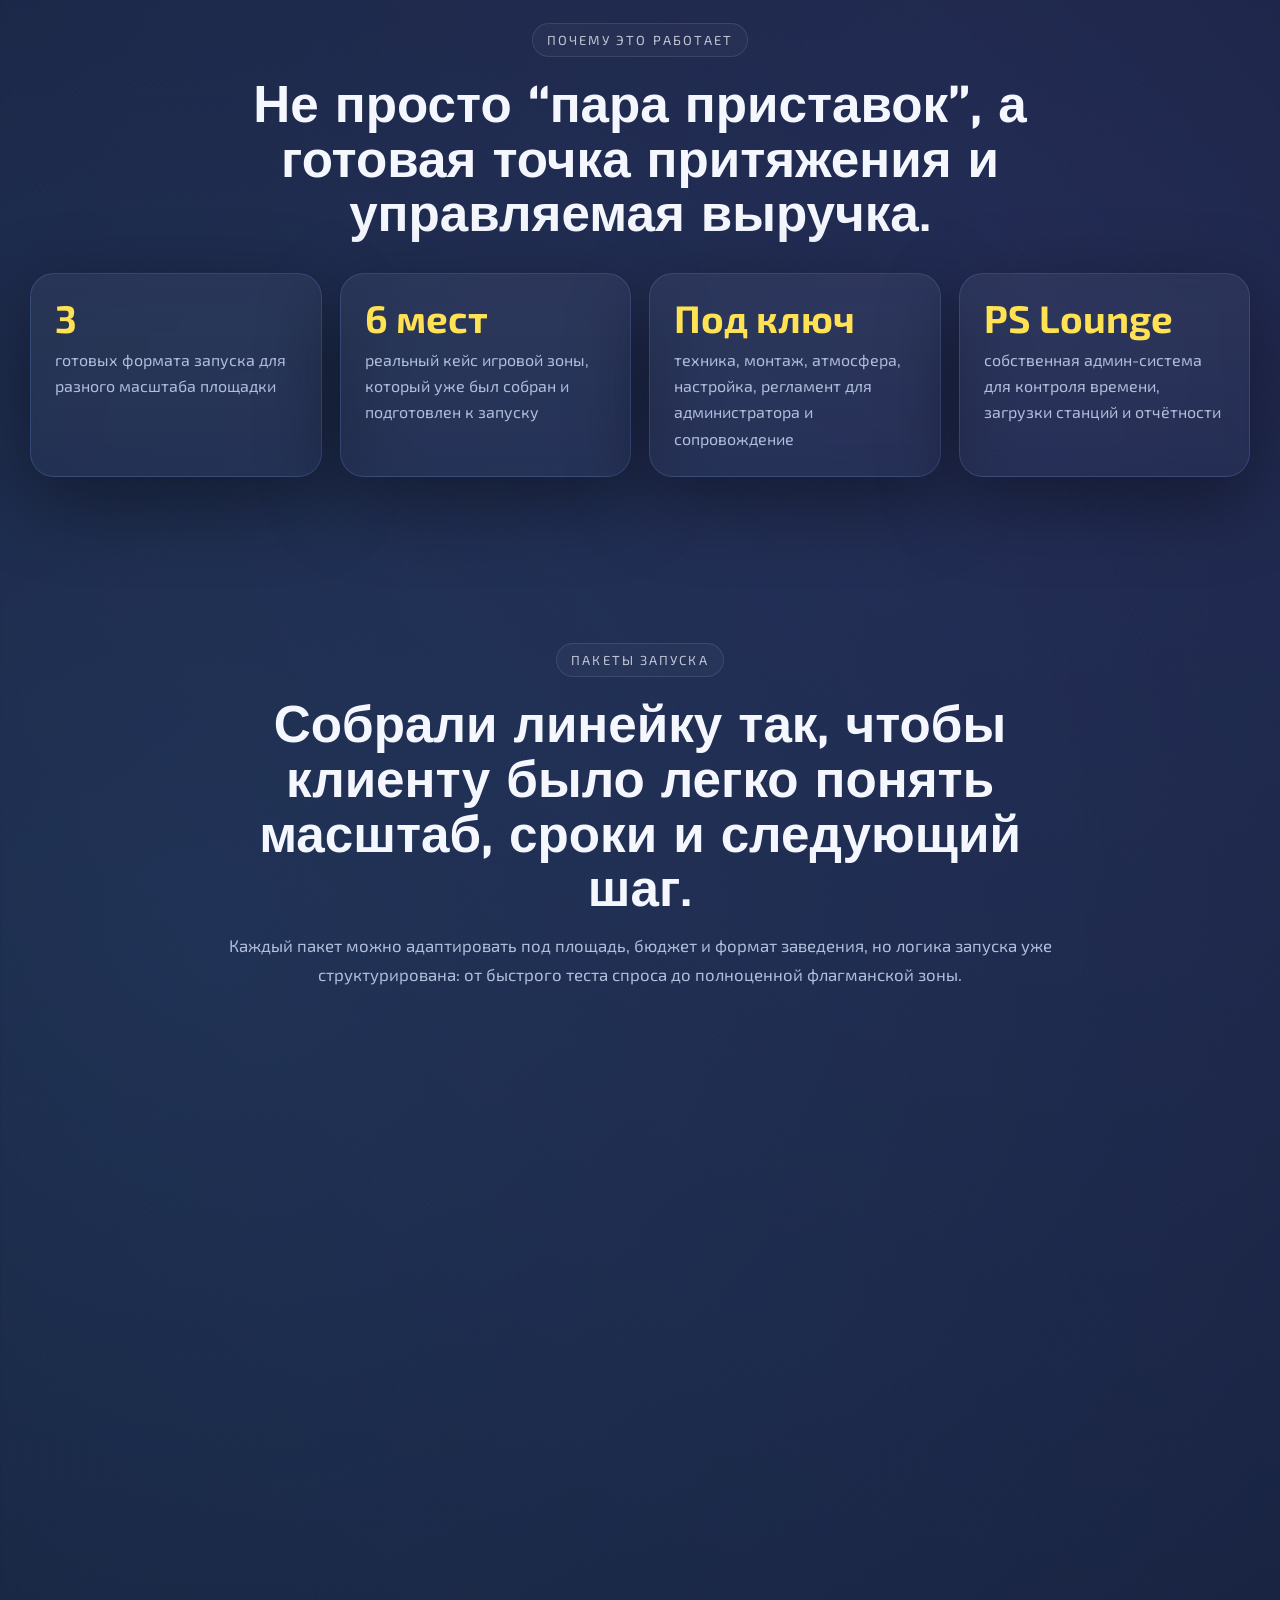
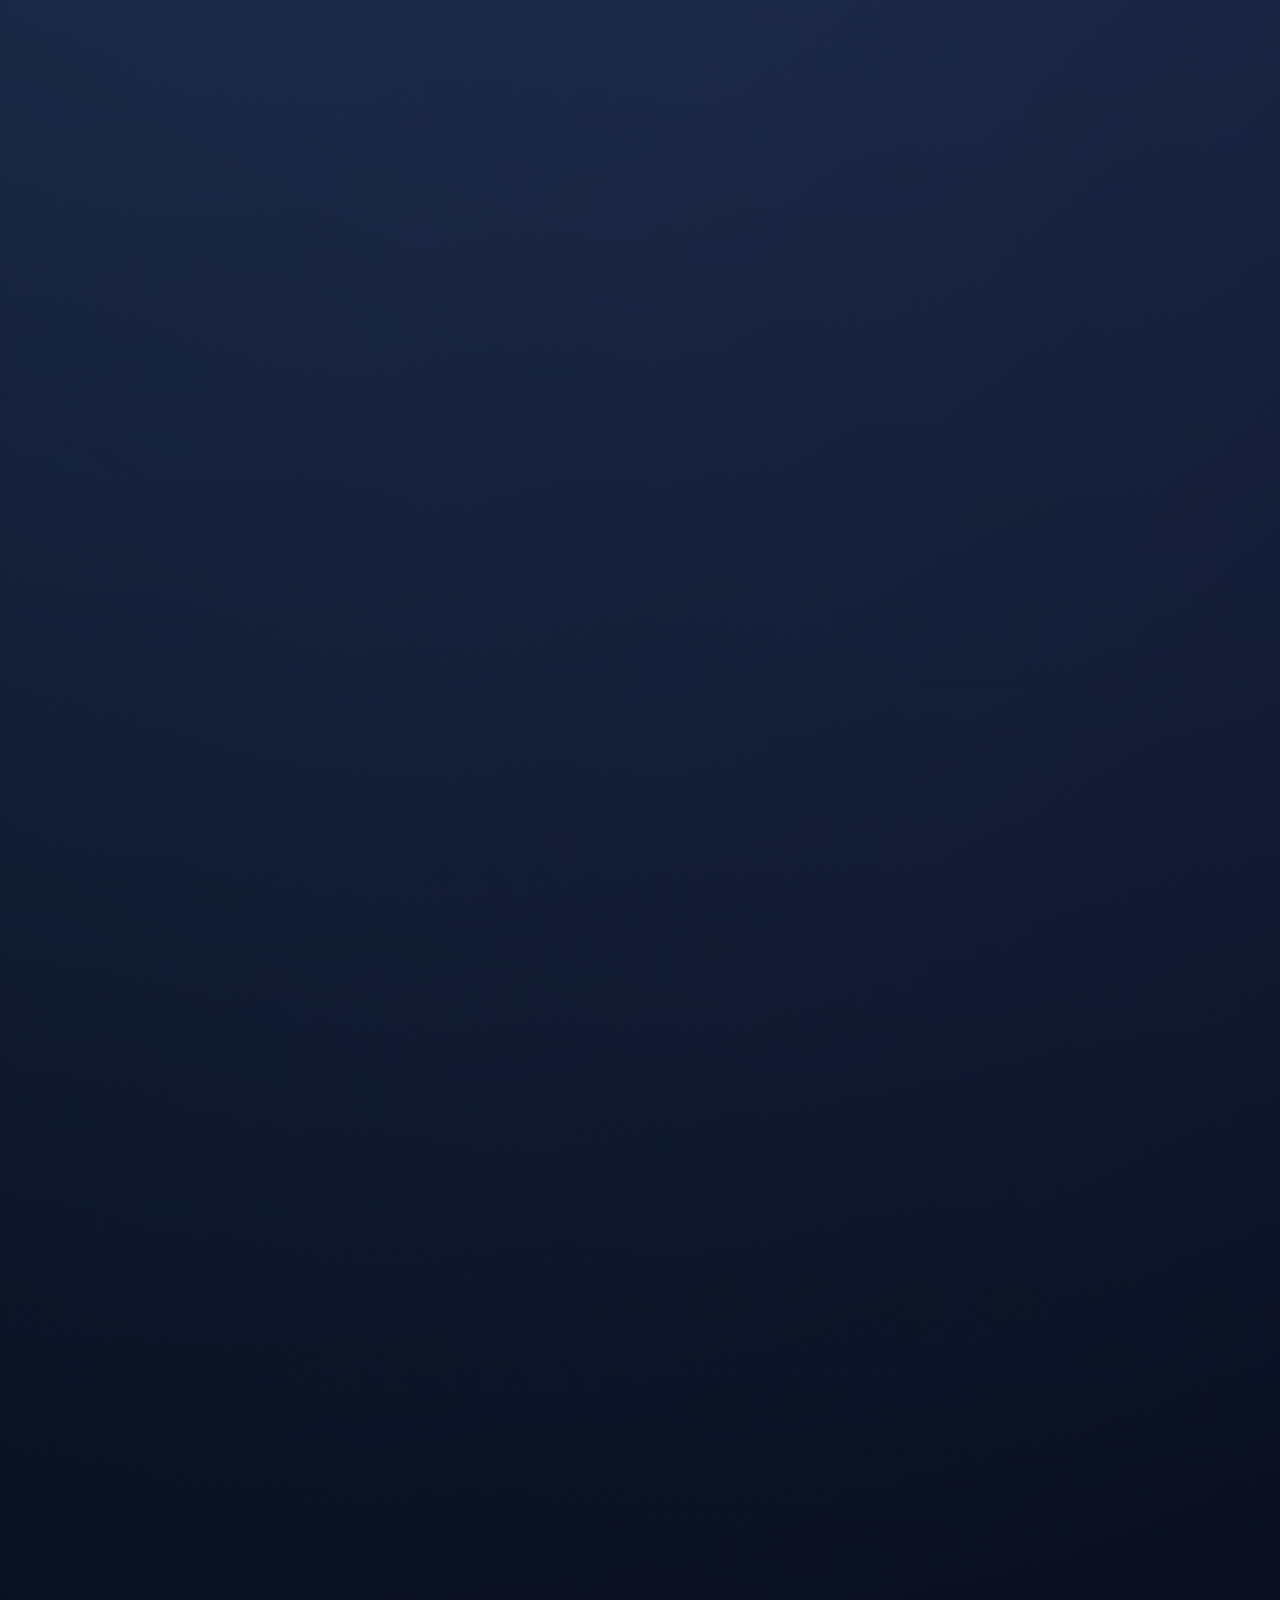
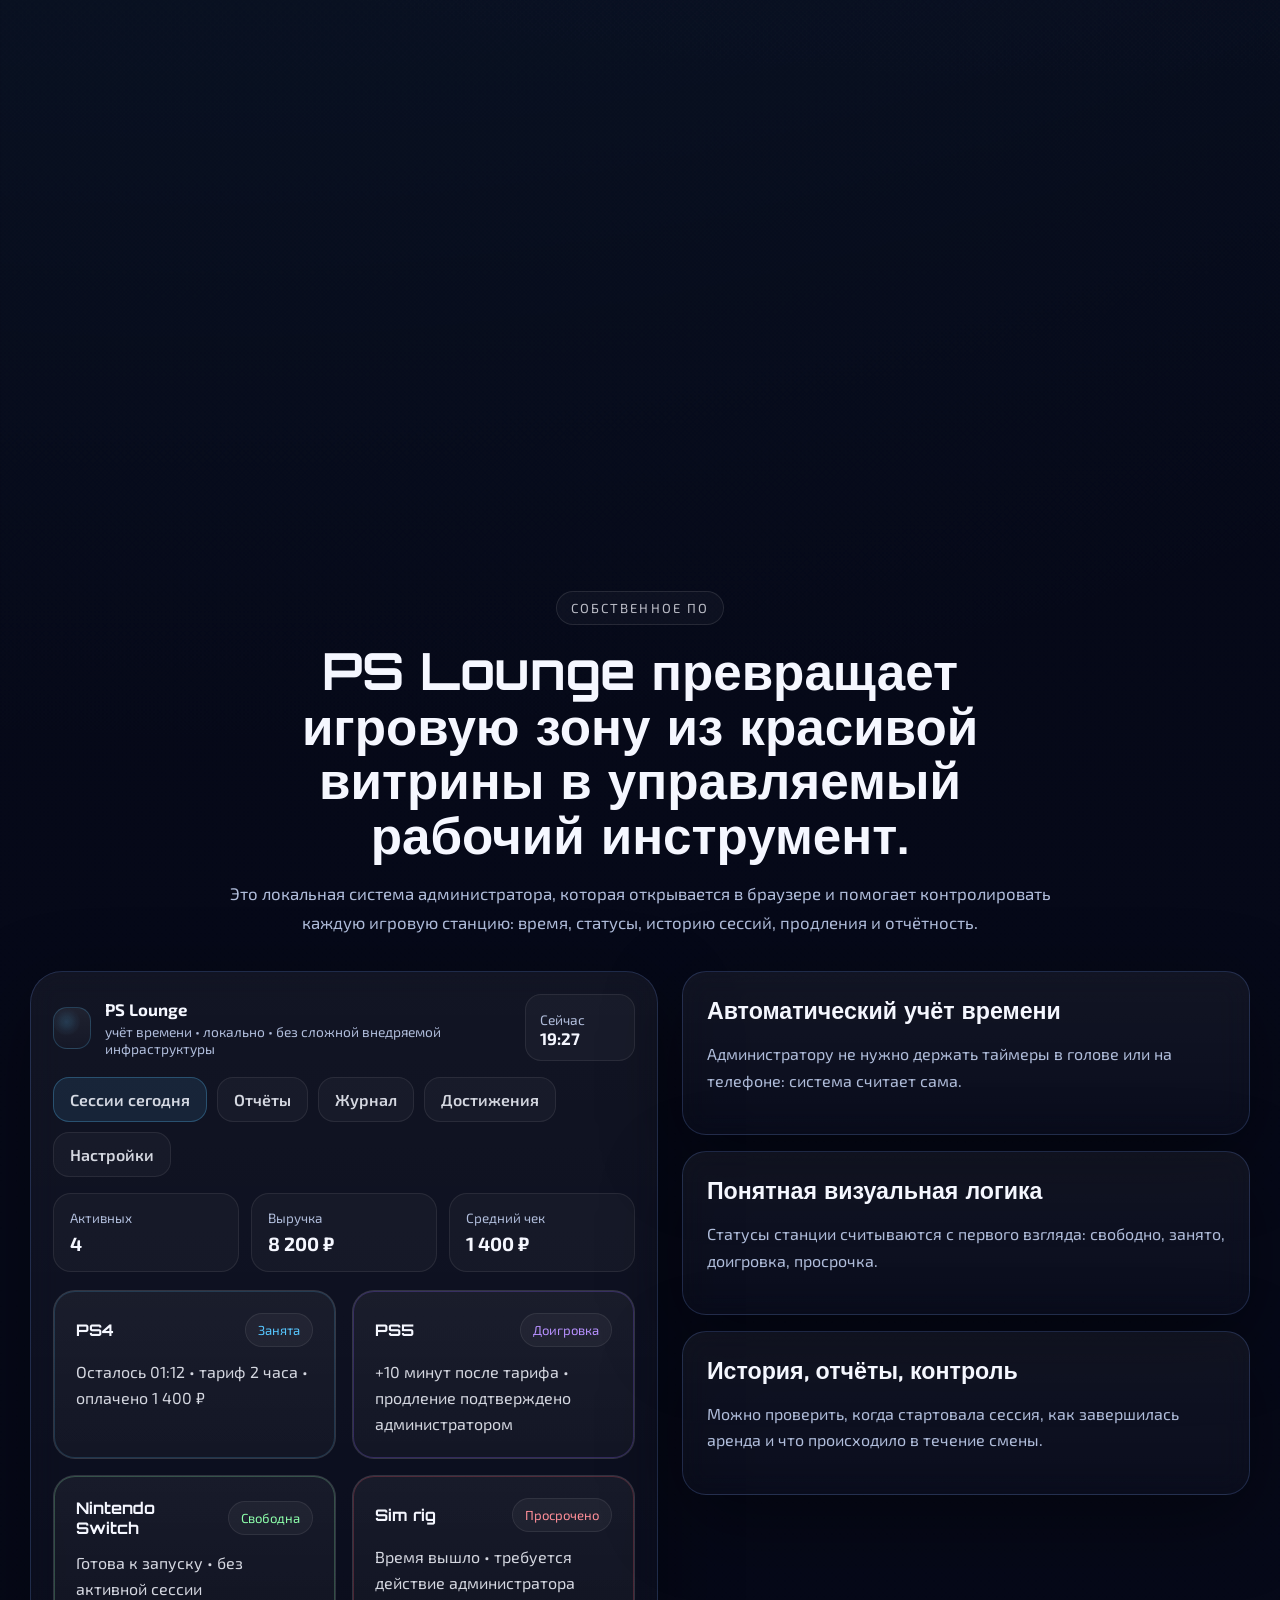
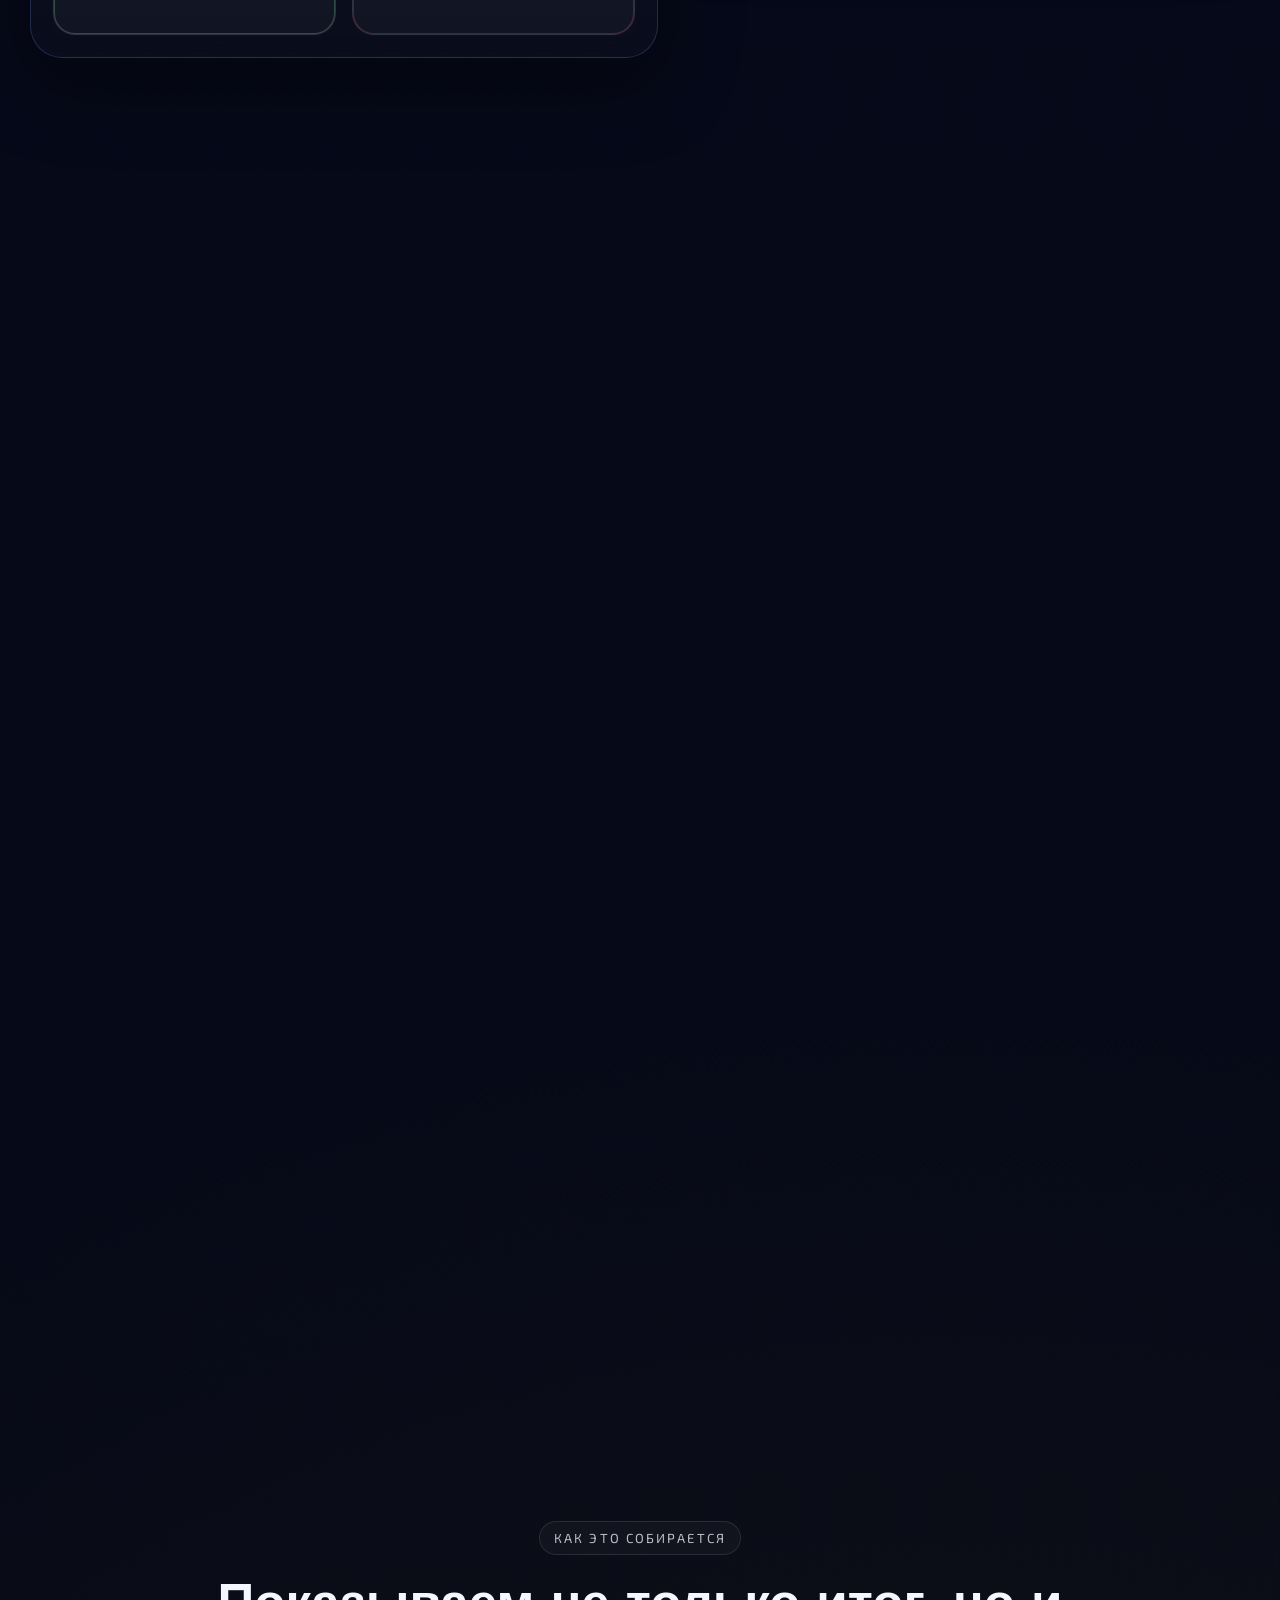
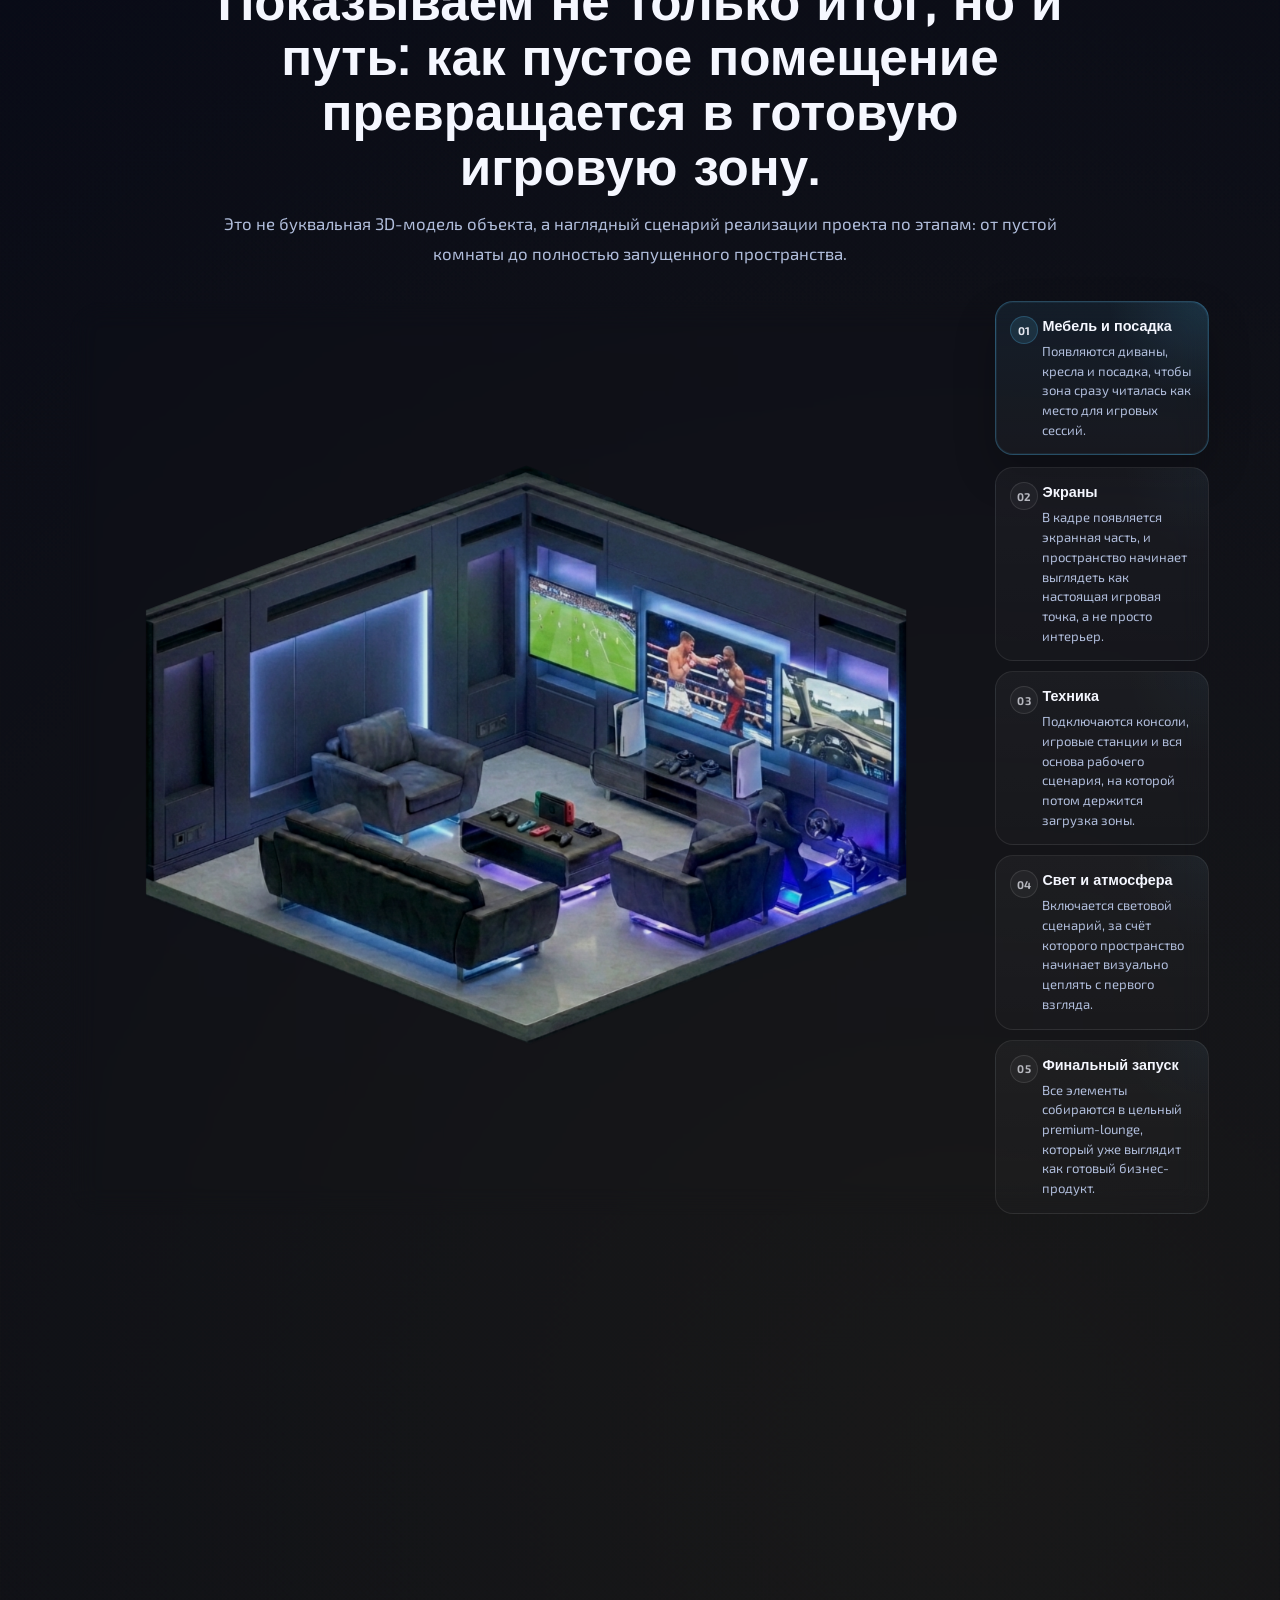
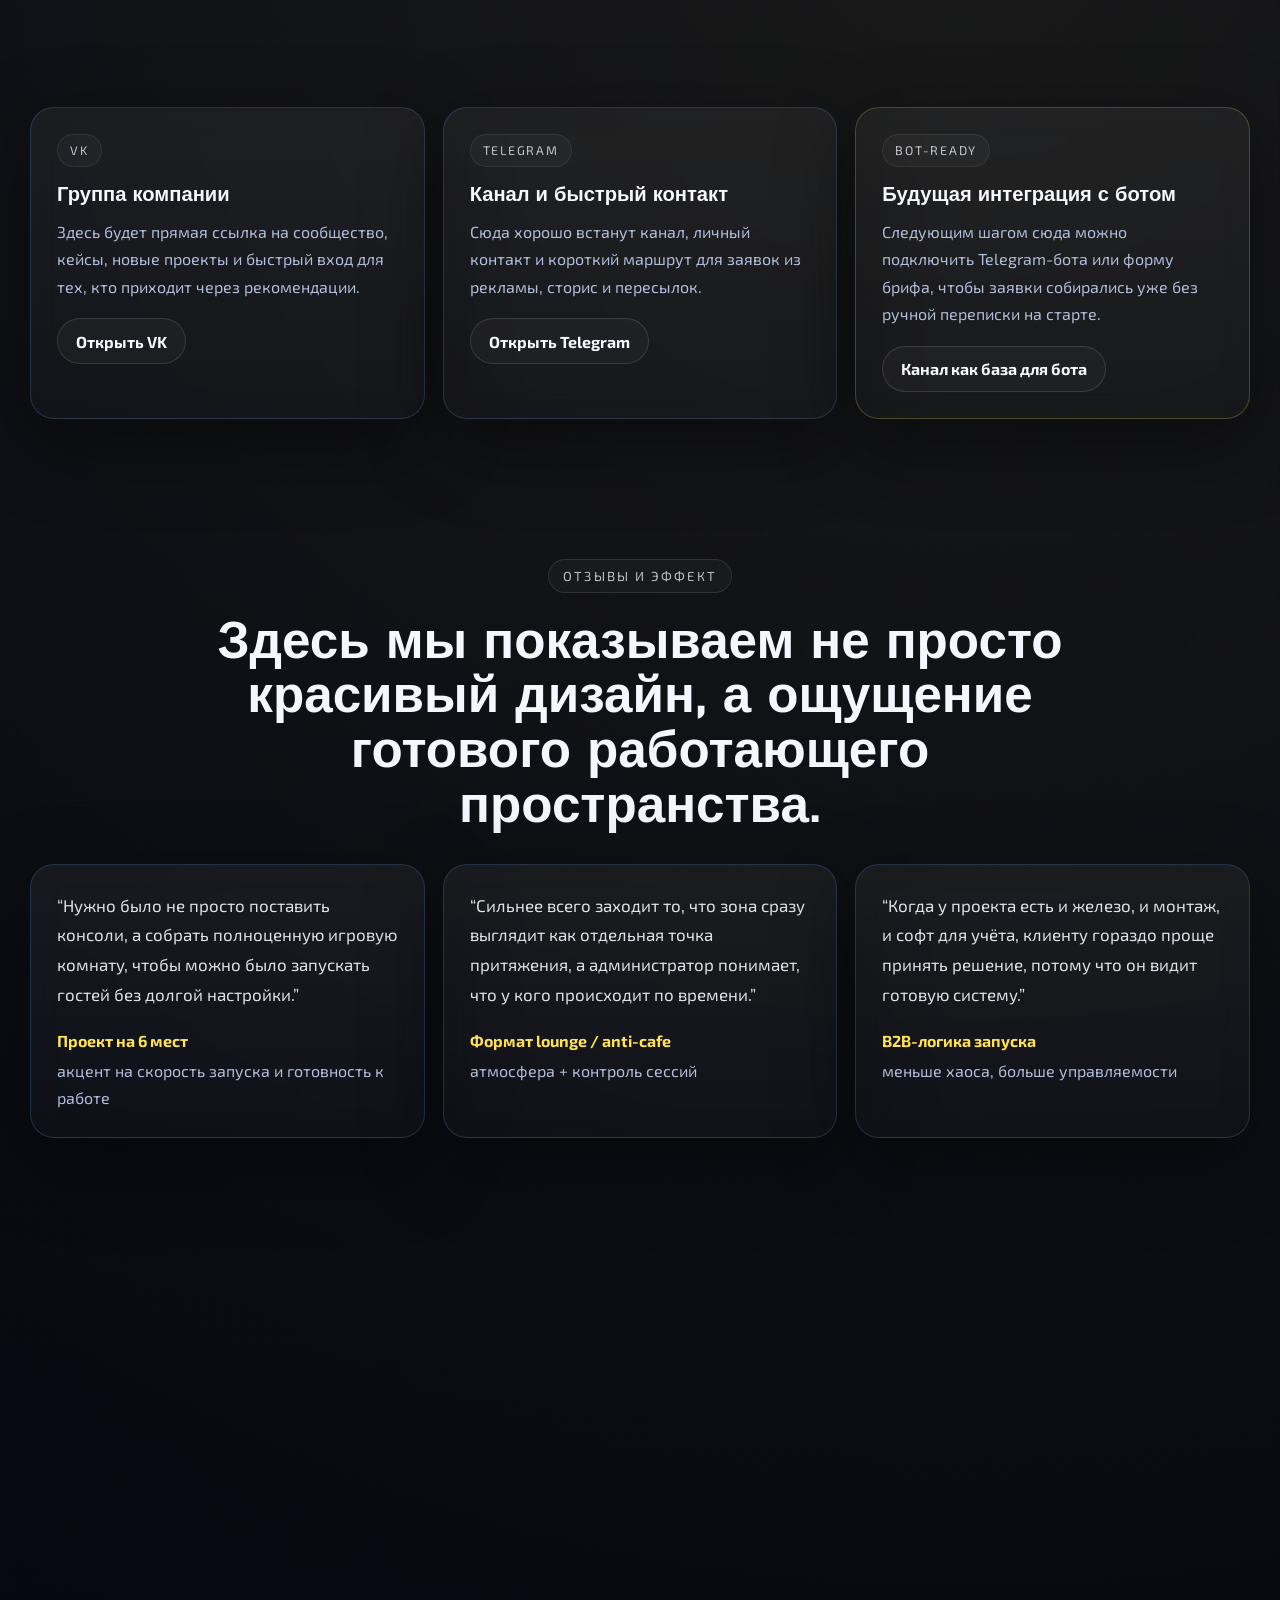
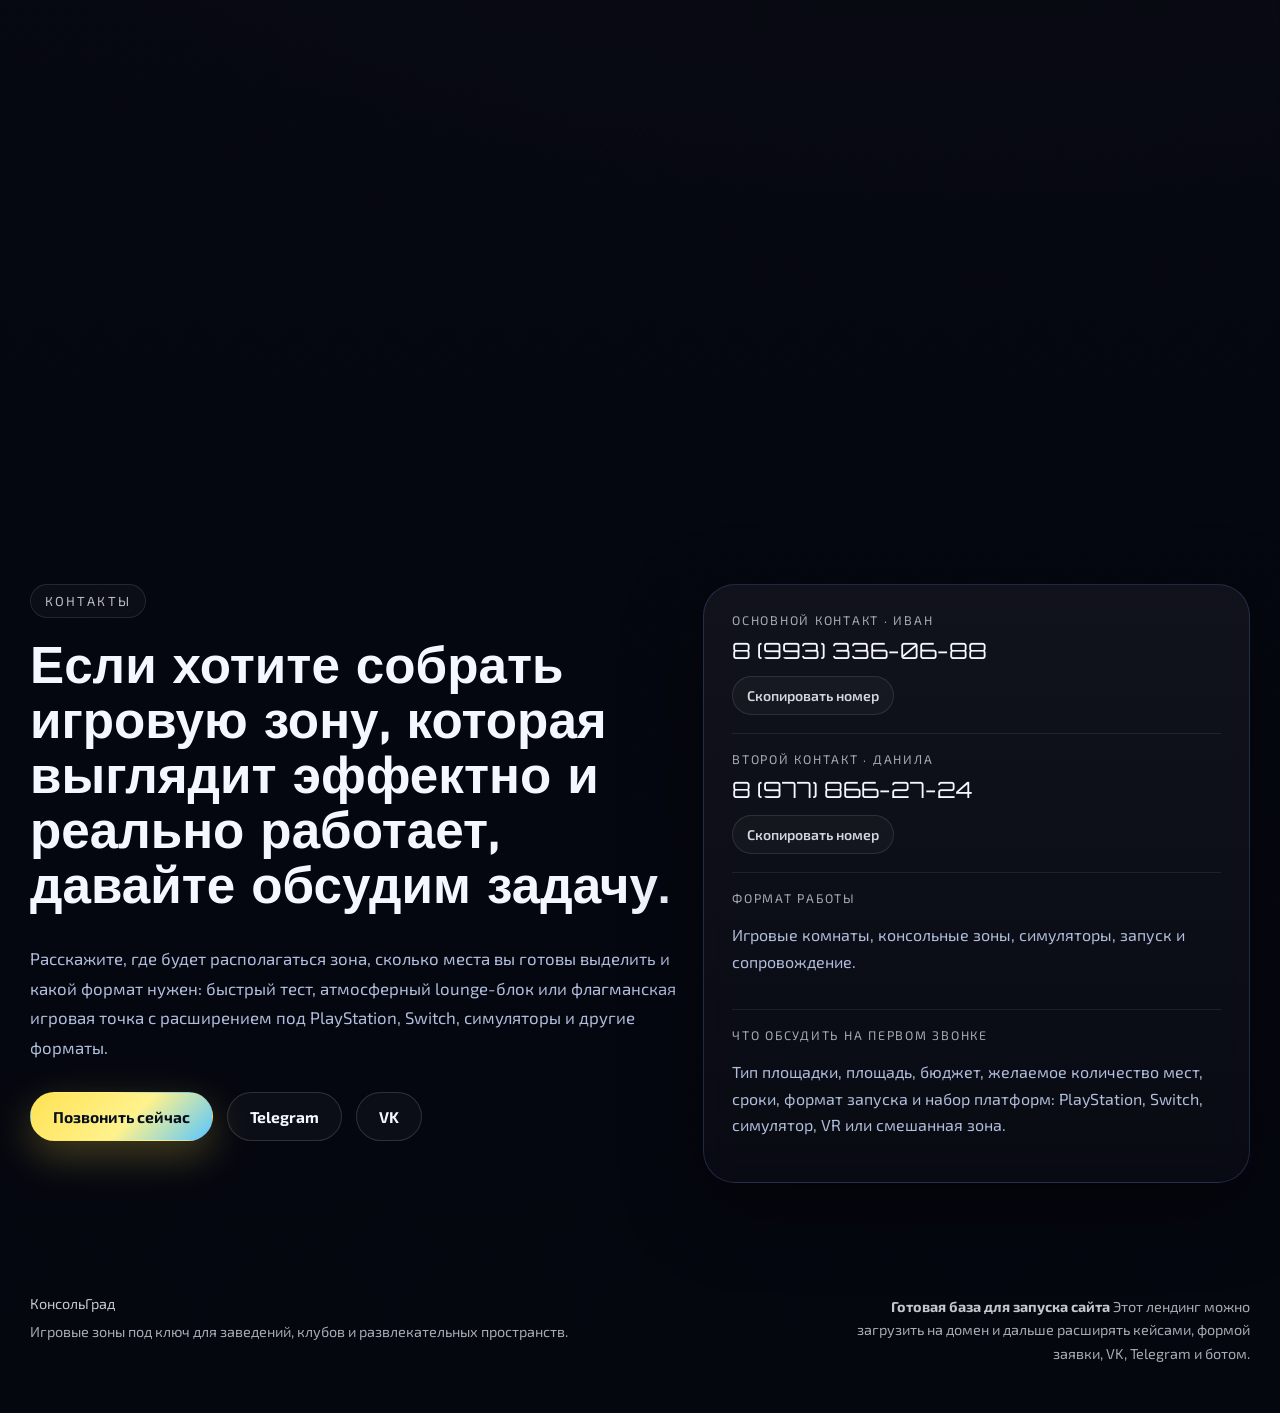
==== commit cc6d1c98: "Update build sequence presentation" ====
--- a/index.html
+++ b/index.html
@@ -354,15 +354,15 @@
               <div class="software__kpis">
                 <article class="software__kpi">
                   <span>Активных</span>
-                  <strong>1</strong>
+                  <strong>4</strong>
                 </article>
                 <article class="software__kpi">
                   <span>Выручка</span>
-                  <strong>300 ₽</strong>
+                  <strong>8 200 ₽</strong>
                 </article>
                 <article class="software__kpi">
                   <span>Средний чек</span>
-                  <strong>300 ₽</strong>
+                  <strong>1 400 ₽</strong>
                 </article>
               </div>
             </div>
@@ -373,14 +373,14 @@
                   <strong>PS4</strong>
                   <em>Занята</em>
                 </div>
-                <span>Осталось 01:12 • тариф 1 час • оплачено 300 ₽</span>
+                <span>Осталось 01:12 • тариф 2 часа • оплачено 1 400 ₽</span>
               </article>
               <article class="station station--grace">
                 <div class="station__meta">
                   <strong>PS5</strong>
                   <em>Доигровка</em>
                 </div>
-                <span>+10 минут после тарифа • нужен контроль завершения</span>
+                <span>+10 минут после тарифа • продление подтверждено администратором</span>
               </article>
               <article class="station station--free">
                 <div class="station__meta">
@@ -391,7 +391,7 @@
               </article>
               <article class="station station--overdue">
                 <div class="station__meta">
-                  <strong>Симулятор гонок</strong>
+                  <strong>Sim rig</strong>
                   <em>Просрочено</em>
                 </div>
                 <span>Время вышло • требуется действие администратора</span>
@@ -502,57 +502,57 @@
         </div>
 
         <div class="build-sequence__layout">
-          <div class="build-scene reveal" id="build-scene">
-            <div class="build-room">
-              <div class="build-room__backwall"></div>
-              <div class="build-room__floor"></div>
-              <div class="build-room__neon"></div>
-              <div class="build-room__sofa build-part" data-step="2"></div>
-              <div class="build-room__chair build-part" data-step="2"></div>
-              <div class="build-room__desk build-part" data-step="3"></div>
-              <div class="build-room__screen build-room__screen--left build-part" data-step="3"></div>
-              <div class="build-room__screen build-room__screen--center build-part" data-step="3"></div>
-              <div class="build-room__screen build-room__screen--right build-part" data-step="3"></div>
-              <div class="build-room__console build-room__console--left build-part" data-step="4"></div>
-              <div class="build-room__console build-room__console--center build-part" data-step="4"></div>
-              <div class="build-room__console build-room__console--right build-part" data-step="4"></div>
-              <div class="build-room__sim build-part" data-step="4"></div>
-              <div class="build-room__lights build-part" data-step="5"></div>
-              <div class="build-room__power build-part" data-step="6"></div>
-            </div>
-          </div>
-
-          <div class="build-steps reveal">
-            <article class="build-step is-active" data-target-step="1">
-              <span>01</span>
-              <h3>Пустая комната</h3>
-              <p>Фиксируем базовую геометрию пространства и понимаем, где будет зона посадки, экранов и потока гостей.</p>
-            </article>
-            <article class="build-step" data-target-step="2">
-              <span>02</span>
-              <h3>Мебель и посадка</h3>
-              <p>Появляются диваны, кресла и логика посадки, чтобы было не просто красиво, а удобно в эксплуатации.</p>
-            </article>
-            <article class="build-step" data-target-step="3">
-              <span>03</span>
-              <h3>Экраны и компоновка</h3>
-              <p>Ставим ТВ-панели и собираем визуальный каркас зоны, от которого уже чувствуется формат будущего проекта.</p>
-            </article>
-            <article class="build-step" data-target-step="4">
-              <span>04</span>
-              <h3>Консоли и оборудование</h3>
-              <p>Добавляем PlayStation, периферию, симулятор и основные игровые станции по проектной конфигурации.</p>
-            </article>
-            <article class="build-step" data-target-step="5">
-              <span>05</span>
-              <h3>Свет и атмосфера</h3>
-              <p>Подключаем неон, декоративный свет и визуальные акценты, чтобы зона работала как точка притяжения.</p>
-            </article>
-            <article class="build-step" data-target-step="6">
-              <span>06</span>
-              <h3>Финальный запуск</h3>
-              <p>Экраны оживают, пространство выглядит цельно, и проект переходит в готовое состояние для первых гостей.</p>
-            </article>
+          <div class="build-scene build-scene--single reveal">
+            <div class="build-sequence-shell">
+              <div class="build-room build-room--single">
+                <video
+                  id="build-sequence-video"
+                  class="build-sequence-video"
+                  autoplay
+                  loop
+                  muted
+                  playsinline
+                  preload="metadata"
+                  poster="./assets/stages/room-stage-06.jpeg"
+                  aria-label="Объединённый ролик сборки игровой зоны КонсольГрад"
+                  disablepictureinpicture
+                  disableremoteplayback
+                  tabindex="-1"
+                >
+                  <source src="./assets/stage-videos/build-sequence-full.mp4" type="video/mp4">
+                </video>
+              </div>
+
+              <aside class="build-stage-panel">
+                <div class="build-stage-list">
+                  <article class="build-stage-card is-active" data-build-phase="0">
+                    <span>01</span>
+                    <h3>Мебель и посадка</h3>
+                    <p>Появляются диваны, кресла и посадка, чтобы зона сразу читалась как место для игровых сессий.</p>
+                  </article>
+                  <article class="build-stage-card" data-build-phase="1">
+                    <span>02</span>
+                    <h3>Экраны</h3>
+                    <p>В кадре появляется экранная часть, и пространство начинает выглядеть как настоящая игровая точка, а не просто интерьер.</p>
+                  </article>
+                  <article class="build-stage-card" data-build-phase="2">
+                    <span>03</span>
+                    <h3>Техника</h3>
+                    <p>Подключаются консоли, игровые станции и вся основа рабочего сценария, на которой потом держится загрузка зоны.</p>
+                  </article>
+                  <article class="build-stage-card" data-build-phase="3">
+                    <span>04</span>
+                    <h3>Свет и атмосфера</h3>
+                    <p>Включается световой сценарий, за счёт которого пространство начинает визуально цеплять с первого взгляда.</p>
+                  </article>
+                  <article class="build-stage-card" data-build-phase="4">
+                    <span>05</span>
+                    <h3>Финальный запуск</h3>
+                    <p>Все элементы собираются в цельный premium-lounge, который уже выглядит как готовый бизнес-продукт.</p>
+                  </article>
+                </div>
+              </aside>
+            </div>
           </div>
         </div>
       </section>
@@ -572,16 +572,19 @@
             <span>VK</span>
             <h3>Группа компании</h3>
             <p>Здесь будет прямая ссылка на сообщество, кейсы, новые проекты и быстрый вход для тех, кто приходит через рекомендации.</p>
+            <a class="connect-card__link" href="https://vk.ru/club237339856" target="_blank" rel="noreferrer">Открыть VK</a>
           </article>
           <article class="connect-card reveal tilt">
             <span>Telegram</span>
             <h3>Канал и быстрый контакт</h3>
             <p>Сюда хорошо встанут канал, личный контакт и короткий маршрут для заявок из рекламы, сторис и пересылок.</p>
+            <a class="connect-card__link" href="https://t.me/KonsolGrad" target="_blank" rel="noreferrer">Открыть Telegram</a>
           </article>
           <article class="connect-card connect-card--accent reveal tilt">
             <span>Bot-ready</span>
             <h3>Будущая интеграция с ботом</h3>
             <p>Следующим шагом сюда можно подключить Telegram-бота или форму брифа, чтобы заявки собирались уже без ручной переписки на старте.</p>
+            <a class="connect-card__link" href="https://t.me/KonsolGrad" target="_blank" rel="noreferrer">Канал как база для бота</a>
           </article>
         </div>
       </section>
@@ -659,7 +662,8 @@
 
           <div class="contacts__actions">
             <a class="button button--primary" href="tel:+79933360688">Позвонить сейчас</a>
-            <a class="button button--ghost" href="#connect">VK / Telegram</a>
+            <a class="button button--ghost" href="https://t.me/KonsolGrad" target="_blank" rel="noreferrer">Telegram</a>
+            <a class="button button--ghost" href="https://vk.ru/club237339856" target="_blank" rel="noreferrer">VK</a>
           </div>
         </div>
 
@@ -667,10 +671,16 @@
           <article>
             <span>Основной контакт · Иван</span>
             <a href="tel:+79933360688">8 (993) 336-06-88</a>
+            <div class="contacts__actions-row">
+              <button class="contact-copy" type="button" data-copy="+79933360688">Скопировать номер</button>
+            </div>
           </article>
           <article>
             <span>Второй контакт · Данила</span>
             <a href="tel:+79778662724">8 (977) 866-27-24</a>
+            <div class="contacts__actions-row">
+              <button class="contact-copy" type="button" data-copy="+79778662724">Скопировать номер</button>
+            </div>
           </article>
           <article>
             <span>Формат работы</span>
@@ -694,6 +704,11 @@
         <span>Этот лендинг можно загрузить на домен и дальше расширять кейсами, формой заявки, VK, Telegram и ботом.</span>
       </div>
     </footer>
+
+    <div class="mobile-cta">
+      <a class="mobile-cta__button mobile-cta__button--ghost" href="tel:+79933360688">Позвонить</a>
+      <a class="mobile-cta__button mobile-cta__button--primary" href="#contacts">Обсудить проект</a>
+    </div>
   </div>
 
   <script src="./script.js"></script>
--- a/styles.css
+++ b/styles.css
@@ -514,7 +514,7 @@
   width: 92%;
   height: 58%;
   transform-style: preserve-3d;
-  animation: controllerRotate 7.5s ease-in-out infinite alternate;
+  animation: controllerRotate 6.8s ease-in-out infinite alternate;
   transition: transform 160ms ease-out;
 }
 
@@ -972,6 +972,16 @@
 
 .process-step {
   padding: 22px;
+  display: flex;
+  flex-direction: column;
+}
+
+.process-step h3 {
+  min-height: 3.6em;
+}
+
+.process-step p {
+  margin: 12px 0 0;
 }
 
 .audience__grid {
@@ -1284,6 +1294,10 @@
 
 .software-point {
   padding: 24px;
+  min-height: 132px;
+  display: flex;
+  flex-direction: column;
+  justify-content: center;
 }
 
 .software-point--accent {
@@ -1328,6 +1342,31 @@
   margin: 0;
   color: var(--muted);
   line-height: 1.72;
+}
+
+.connect-card__link {
+  display: inline-flex;
+  align-items: center;
+  justify-content: center;
+  margin-top: 18px;
+  min-height: 46px;
+  padding: 0 18px;
+  border-radius: 999px;
+  border: 1px solid rgba(255,255,255,0.12);
+  background: rgba(255,255,255,0.03);
+  color: var(--text);
+  font-weight: 700;
+  transition:
+    transform 220ms ease,
+    border-color 220ms ease,
+    background 220ms ease;
+}
+
+.connect-card__link:hover,
+.connect-card__link:focus-visible {
+  transform: translateY(-2px);
+  border-color: rgba(87,198,255,0.34);
+  background: rgba(87,198,255,0.08);
 }
 
 .connect-card--accent {
@@ -1502,7 +1541,7 @@
 
 .build-sequence__layout {
   display: grid;
-  grid-template-columns: 1.04fr 0.96fr;
+  grid-template-columns: 1fr;
   gap: 24px;
   align-items: start;
 }
@@ -1518,10 +1557,33 @@
 .build-scene {
   position: sticky;
   top: 110px;
-  overflow: hidden;
+  overflow: visible;
   min-height: 540px;
   padding: 24px;
   border-radius: var(--radius-xl);
+}
+
+.build-scene--single {
+  position: relative;
+  top: auto;
+  max-width: 1140px;
+  width: 100%;
+  margin-inline: auto;
+  padding: 0;
+  border-color: transparent;
+  background: transparent;
+  box-shadow: none;
+}
+
+.build-scene--single::before {
+  display: none;
+}
+
+.build-sequence-shell {
+  display: grid;
+  grid-template-columns: minmax(0, 1.62fr) minmax(210px, 0.38fr);
+  gap: 14px;
+  align-items: stretch;
 }
 
 .build-scene::before {
@@ -1540,12 +1602,187 @@
   border-radius: 28px;
   overflow: hidden;
   background: linear-gradient(180deg, rgba(12, 20, 45, 0.9), rgba(5, 10, 24, 0.98));
-  border: 1px solid rgba(255,255,255,0.05);
+  border: 0;
+  isolation: isolate;
+}
+
+.build-room--single {
+  min-height: 0;
+  height: 100%;
+  min-height: 500px;
+  background: transparent;
+  box-shadow: none;
+  overflow: visible;
+  border-radius: 0;
+  isolation: auto;
+}
+
+.build-room--single::before,
+.build-room--single::after {
+  content: "";
+  position: absolute;
+  pointer-events: none;
+  z-index: 2;
+  display: none;
+}
+
+.build-room--single::before {
+  inset: 0;
+  background:
+    radial-gradient(circle at 18% 18%, rgba(87, 198, 255, 0.05), transparent 24%),
+    radial-gradient(circle at 84% 18%, rgba(138, 99, 255, 0.04), transparent 26%);
+}
+
+.build-room--single::after {
+  right: 0;
+  bottom: 0;
+  width: 132px;
+  height: 88px;
+  border-top-left-radius: 26px;
+  background:
+    radial-gradient(circle at 0% 0%, rgba(87, 198, 255, 0.04), transparent 32%),
+    linear-gradient(135deg, rgba(4, 8, 20, 0.01), rgba(4, 8, 20, 0.8) 62%);
+  box-shadow: -18px -10px 36px rgba(4, 8, 20, 0.16);
+}
+
+.build-sequence-video {
+  display: block;
+  width: 100%;
+  height: 100%;
+  object-fit: contain;
+  object-position: 50% 50%;
+  background: transparent;
+  transform: translateZ(0) scale(1.16);
+  clip-path: polygon(
+    50% 22.3%,
+    86% 36%,
+    86% 63%,
+    50.3% 77%,
+    14% 63%,
+    14% 36%
+  );
+  filter: saturate(1.02) contrast(1.03) brightness(0.96);
+  opacity: 0.96;
+  mask-image: radial-gradient(circle at center, #000 82%, transparent 100%);
+  -webkit-mask-image: radial-gradient(circle at center, #000 82%, transparent 100%);
+  backface-visibility: hidden;
+  pointer-events: none;
+  user-select: none;
+}
+
+.build-stage-panel {
+  display: grid;
+  align-content: start;
+  min-height: 500px;
+}
+
+.build-stage-stack {
+  position: absolute;
+  inset: 0;
+}
+
+.build-stage-video {
+  position: absolute;
+  inset: 0;
+  width: 100%;
+  height: 100%;
+  object-fit: cover;
+  opacity: 0;
+  pointer-events: none;
+  visibility: hidden;
+  transition: opacity 160ms linear;
+}
+
+.build-stage-video.is-active {
+  opacity: 1;
+  visibility: visible;
+}
+
+.build-stage-list {
+  display: grid;
+  gap: 10px;
+}
+
+.build-stage-card {
+  position: relative;
+  padding: 14px 14px 14px 46px;
+  border: 1px solid rgba(255, 255, 255, 0.08);
+  border-radius: 18px;
+  background:
+    linear-gradient(180deg, rgba(255,255,255,0.04), rgba(255,255,255,0.02)),
+    radial-gradient(circle at 100% 0%, rgba(87,198,255,0.04), transparent 30%);
+  transition:
+    transform 200ms ease,
+    border-color 200ms ease,
+    background 200ms ease,
+    box-shadow 200ms ease;
+}
+
+.build-stage-card span {
+  position: absolute;
+  top: 14px;
+  left: 14px;
+  display: inline-flex;
+  align-items: center;
+  justify-content: center;
+  width: 28px;
+  height: 28px;
+  border-radius: 999px;
+  border: 1px solid rgba(255, 255, 255, 0.1);
+  background: rgba(255, 255, 255, 0.04);
+  color: rgba(245, 247, 255, 0.7);
+  font-size: 0.7rem;
+  font-weight: 700;
+  letter-spacing: 0.08em;
+}
+
+.build-stage-card h3 {
+  margin: 0 0 8px;
+  font-family: "Orbitron", "Segoe UI", sans-serif;
+  font-size: 0.9rem;
+}
+
+.build-stage-card p {
+  margin: 0;
+  color: var(--muted);
+  line-height: 1.5;
+  font-size: 0.82rem;
+}
+
+.build-stage-card.is-active {
+  transform: translateY(-2px);
+  border-color: rgba(87, 198, 255, 0.28);
+  background:
+    linear-gradient(180deg, rgba(87,198,255,0.08), rgba(255,255,255,0.03)),
+    radial-gradient(circle at 100% 0%, rgba(87,198,255,0.12), transparent 38%);
+  box-shadow:
+    0 18px 42px rgba(0, 0, 0, 0.22),
+    inset 0 0 0 1px rgba(87, 198, 255, 0.08);
+}
+
+.build-stage-card.is-active span {
+  border-color: rgba(87, 198, 255, 0.22);
+  background: rgba(87, 198, 255, 0.12);
+  color: rgba(245, 247, 255, 0.92);
+}
+
+.build-illustration,
+.build-layer {
+  opacity: 0;
+  pointer-events: none;
+}
+
+.build-layer text {
+  user-select: none;
 }
 
 .build-room__backwall,
 .build-room__floor,
+.build-room__grid,
 .build-room__neon,
+.build-room__wall-panel,
+.build-room__sign,
+.build-room__plant,
 .build-room__sofa,
 .build-room__chair,
 .build-room__desk,
@@ -1569,6 +1806,16 @@
   background:
     linear-gradient(180deg, rgba(10, 16, 34, 0.3), rgba(8, 11, 20, 0.96)),
     repeating-linear-gradient(90deg, rgba(255,255,255,0.03) 0 2px, transparent 2px 78px);
+}
+
+.build-room__grid {
+  inset: 18% 8% 14% 8%;
+  background:
+    linear-gradient(rgba(255,255,255,0.04) 1px, transparent 1px),
+    linear-gradient(90deg, rgba(255,255,255,0.04) 1px, transparent 1px);
+  background-size: 12% 18%;
+  opacity: 0.28;
+  mask-image: linear-gradient(180deg, rgba(0,0,0,0.2), #000 28%, #000 72%, rgba(0,0,0,0));
 }
 
 .build-room__neon {
@@ -1583,6 +1830,42 @@
   opacity: 0.35;
 }
 
+.build-room__wall-panel {
+  top: 18%;
+  left: 50%;
+  width: 42%;
+  height: 18%;
+  transform: translateX(-50%);
+  border-radius: 22px;
+  border: 1px dashed rgba(87,198,255,0.22);
+  background: rgba(87,198,255,0.03);
+}
+
+.build-room__sign {
+  top: 21%;
+  right: 10%;
+  padding: 8px 12px;
+  border-radius: 999px;
+  border: 1px solid rgba(255,255,255,0.08);
+  background: rgba(255,255,255,0.04);
+  color: rgba(245,247,255,0.72);
+  font-size: 0.72rem;
+  letter-spacing: 0.16em;
+  text-transform: uppercase;
+}
+
+.build-room__plant {
+  left: 8%;
+  bottom: 16%;
+  width: 9%;
+  height: 22%;
+  border-radius: 16px 16px 10px 10px;
+  background:
+    radial-gradient(circle at 50% 18%, rgba(141,255,171,0.5), transparent 24%),
+    linear-gradient(180deg, #20395b, #10182d);
+  box-shadow: 0 16px 24px rgba(0,0,0,0.26);
+}
+
 .build-room__sofa {
   left: 12%;
   bottom: 18%;
@@ -1689,6 +1972,20 @@
   background: rgba(255,255,255,0.08);
 }
 
+.build-room__players {
+  left: 18%;
+  right: 18%;
+  bottom: 24%;
+  height: 8%;
+  background:
+    radial-gradient(circle at 12% 50%, rgba(255,255,255,0.85) 0 14%, transparent 16%),
+    radial-gradient(circle at 32% 50%, rgba(255,255,255,0.72) 0 14%, transparent 16%),
+    radial-gradient(circle at 68% 50%, rgba(255,255,255,0.72) 0 14%, transparent 16%),
+    radial-gradient(circle at 88% 50%, rgba(255,255,255,0.85) 0 14%, transparent 16%);
+  opacity: 0.85;
+  filter: drop-shadow(0 0 14px rgba(87,198,255,0.28));
+}
+
 .build-room__lights {
   inset: 0;
   background:
@@ -1716,17 +2013,22 @@
   filter: saturate(0.8);
 }
 
-.build-scene[data-active-step="2"] .build-part[data-step="2"],
-.build-scene[data-active-step="3"] .build-part[data-step="2"],
-.build-scene[data-active-step="3"] .build-part[data-step="3"],
-.build-scene[data-active-step="4"] .build-part[data-step="2"],
-.build-scene[data-active-step="4"] .build-part[data-step="3"],
-.build-scene[data-active-step="4"] .build-part[data-step="4"],
-.build-scene[data-active-step="5"] .build-part[data-step="2"],
-.build-scene[data-active-step="5"] .build-part[data-step="3"],
-.build-scene[data-active-step="5"] .build-part[data-step="4"],
-.build-scene[data-active-step="5"] .build-part[data-step="5"],
-.build-scene[data-active-step="6"] .build-part {
+.build-scene[data-active-step="1"] [data-step="1"],
+.build-scene[data-active-step="2"] [data-step="1"],
+.build-scene[data-active-step="2"] [data-step="2"],
+.build-scene[data-active-step="3"] [data-step="1"],
+.build-scene[data-active-step="3"] [data-step="2"],
+.build-scene[data-active-step="3"] [data-step="3"],
+.build-scene[data-active-step="4"] [data-step="1"],
+.build-scene[data-active-step="4"] [data-step="2"],
+.build-scene[data-active-step="4"] [data-step="3"],
+.build-scene[data-active-step="4"] [data-step="4"],
+.build-scene[data-active-step="5"] [data-step="1"],
+.build-scene[data-active-step="5"] [data-step="2"],
+.build-scene[data-active-step="5"] [data-step="3"],
+.build-scene[data-active-step="5"] [data-step="4"],
+.build-scene[data-active-step="5"] [data-step="5"],
+.build-scene[data-active-step="6"] [data-step] {
   opacity: 1;
   transform: translateY(0) scale(1);
   filter: saturate(1);
@@ -1742,6 +2044,15 @@
 
 .build-scene[data-active-step="6"] .build-room__power {
   animation: roomPulse 2.6s ease-in-out infinite;
+}
+
+.build-scene[data-active-step="6"] .build-room__screen::after {
+  background: linear-gradient(135deg, rgba(87,198,255,0.28), rgba(138,99,255,0.3));
+  box-shadow: 0 0 24px rgba(87,198,255,0.18);
+}
+
+.build-scene[data-active-step="6"] .build-layer--6 {
+  animation: roomPulse 2.4s ease-in-out infinite;
 }
 
 .build-steps {
@@ -1864,6 +2175,42 @@
   word-break: break-word;
 }
 
+.contacts__actions-row {
+  margin-top: 12px;
+}
+
+.contact-copy {
+  display: inline-flex;
+  align-items: center;
+  justify-content: center;
+  padding: 10px 14px;
+  border: 1px solid rgba(255, 255, 255, 0.1);
+  border-radius: 999px;
+  background: rgba(255, 255, 255, 0.03);
+  color: rgba(245, 247, 255, 0.86);
+  font: inherit;
+  font-size: 0.88rem;
+  font-weight: 600;
+  cursor: pointer;
+  transition:
+    transform 180ms ease,
+    border-color 180ms ease,
+    background 180ms ease;
+}
+
+.contact-copy:hover,
+.contact-copy:focus-visible {
+  transform: translateY(-1px);
+  border-color: rgba(87, 198, 255, 0.3);
+  background: rgba(87, 198, 255, 0.08);
+}
+
+.contact-copy.is-copied {
+  border-color: rgba(141, 255, 171, 0.32);
+  background: rgba(141, 255, 171, 0.1);
+  color: rgba(245, 247, 255, 0.96);
+}
+
 .contacts__panel small {
   display: block;
   margin-top: 8px;
@@ -1895,6 +2242,49 @@
   text-align: right;
 }
 
+.mobile-cta {
+  position: fixed;
+  left: 50%;
+  bottom: 16px;
+  transform: translateX(-50%);
+  z-index: 30;
+  display: none;
+  width: min(calc(100% - 20px), 520px);
+  padding: 10px;
+  gap: 10px;
+  border: 1px solid rgba(87, 198, 255, 0.14);
+  border-radius: 24px;
+  background:
+    linear-gradient(180deg, rgba(8, 14, 32, 0.94), rgba(7, 12, 28, 0.9)),
+    radial-gradient(circle at 10% 50%, rgba(87,198,255,0.08), transparent 20%);
+  backdrop-filter: blur(18px);
+  box-shadow: 0 18px 48px rgba(0, 0, 0, 0.34);
+}
+
+.mobile-cta__button {
+  flex: 1;
+  display: inline-flex;
+  align-items: center;
+  justify-content: center;
+  min-height: 52px;
+  padding: 12px 16px;
+  border-radius: 18px;
+  font-weight: 700;
+  text-align: center;
+}
+
+.mobile-cta__button--ghost {
+  border: 1px solid rgba(255, 255, 255, 0.12);
+  background: rgba(255, 255, 255, 0.03);
+  color: var(--text);
+}
+
+.mobile-cta__button--primary {
+  color: #08101f;
+  background: linear-gradient(135deg, var(--yellow), #fff48d);
+  box-shadow: 0 10px 30px rgba(255, 226, 83, 0.18);
+}
+
 .reveal {
   opacity: 0;
   transform: translateY(28px);
@@ -1962,13 +2352,13 @@
 
 @keyframes controllerRotate {
   0% {
-    transform: rotateX(-10deg) rotateY(-12deg) rotateZ(-1deg);
+    transform: rotateX(-12deg) rotateY(-18deg) rotateZ(-2deg);
   }
   50% {
-    transform: rotateX(-7deg) rotateY(0deg) rotateZ(0deg);
+    transform: rotateX(-7deg) rotateY(0deg) rotateZ(0deg) translateZ(10px);
   }
   100% {
-    transform: rotateX(-10deg) rotateY(12deg) rotateZ(1deg);
+    transform: rotateX(-12deg) rotateY(18deg) rotateZ(2deg);
   }
 }
 
@@ -2008,6 +2398,10 @@
   }
 
   .build-sequence__layout {
+    grid-template-columns: 1fr;
+  }
+
+  .build-sequence-shell {
     grid-template-columns: 1fr;
   }
 
@@ -2085,6 +2479,10 @@
     display: none;
   }
 
+  .mobile-cta {
+    display: flex;
+  }
+
   .section {
     padding: 72px 0;
   }
@@ -2164,6 +2562,19 @@
   .build-room {
     min-height: 372px;
   }
+
+  .build-room--single,
+  .build-stage-panel {
+    min-height: 0;
+  }
+
+  .build-stage-card {
+    padding-left: 54px;
+  }
+
+  body {
+    padding-bottom: 88px;
+  }
 }
 
 @media (max-width: 560px) {
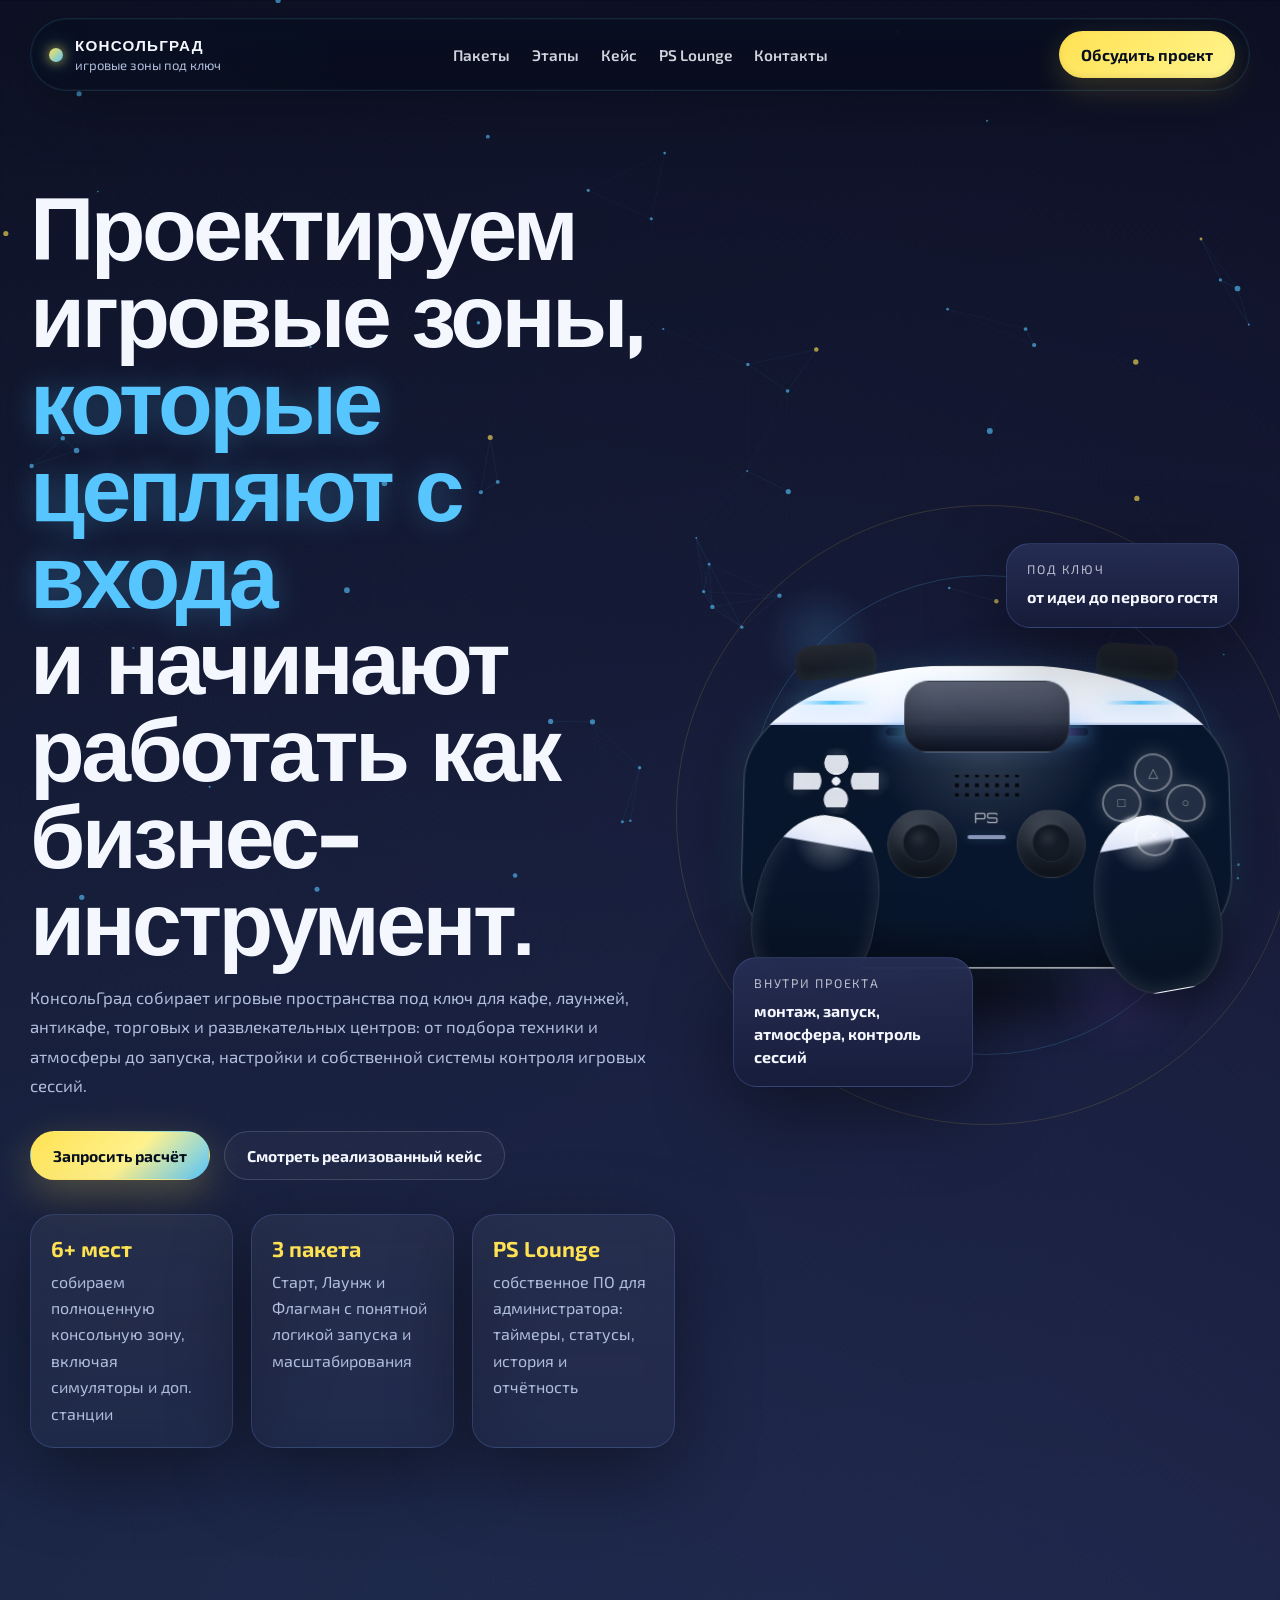
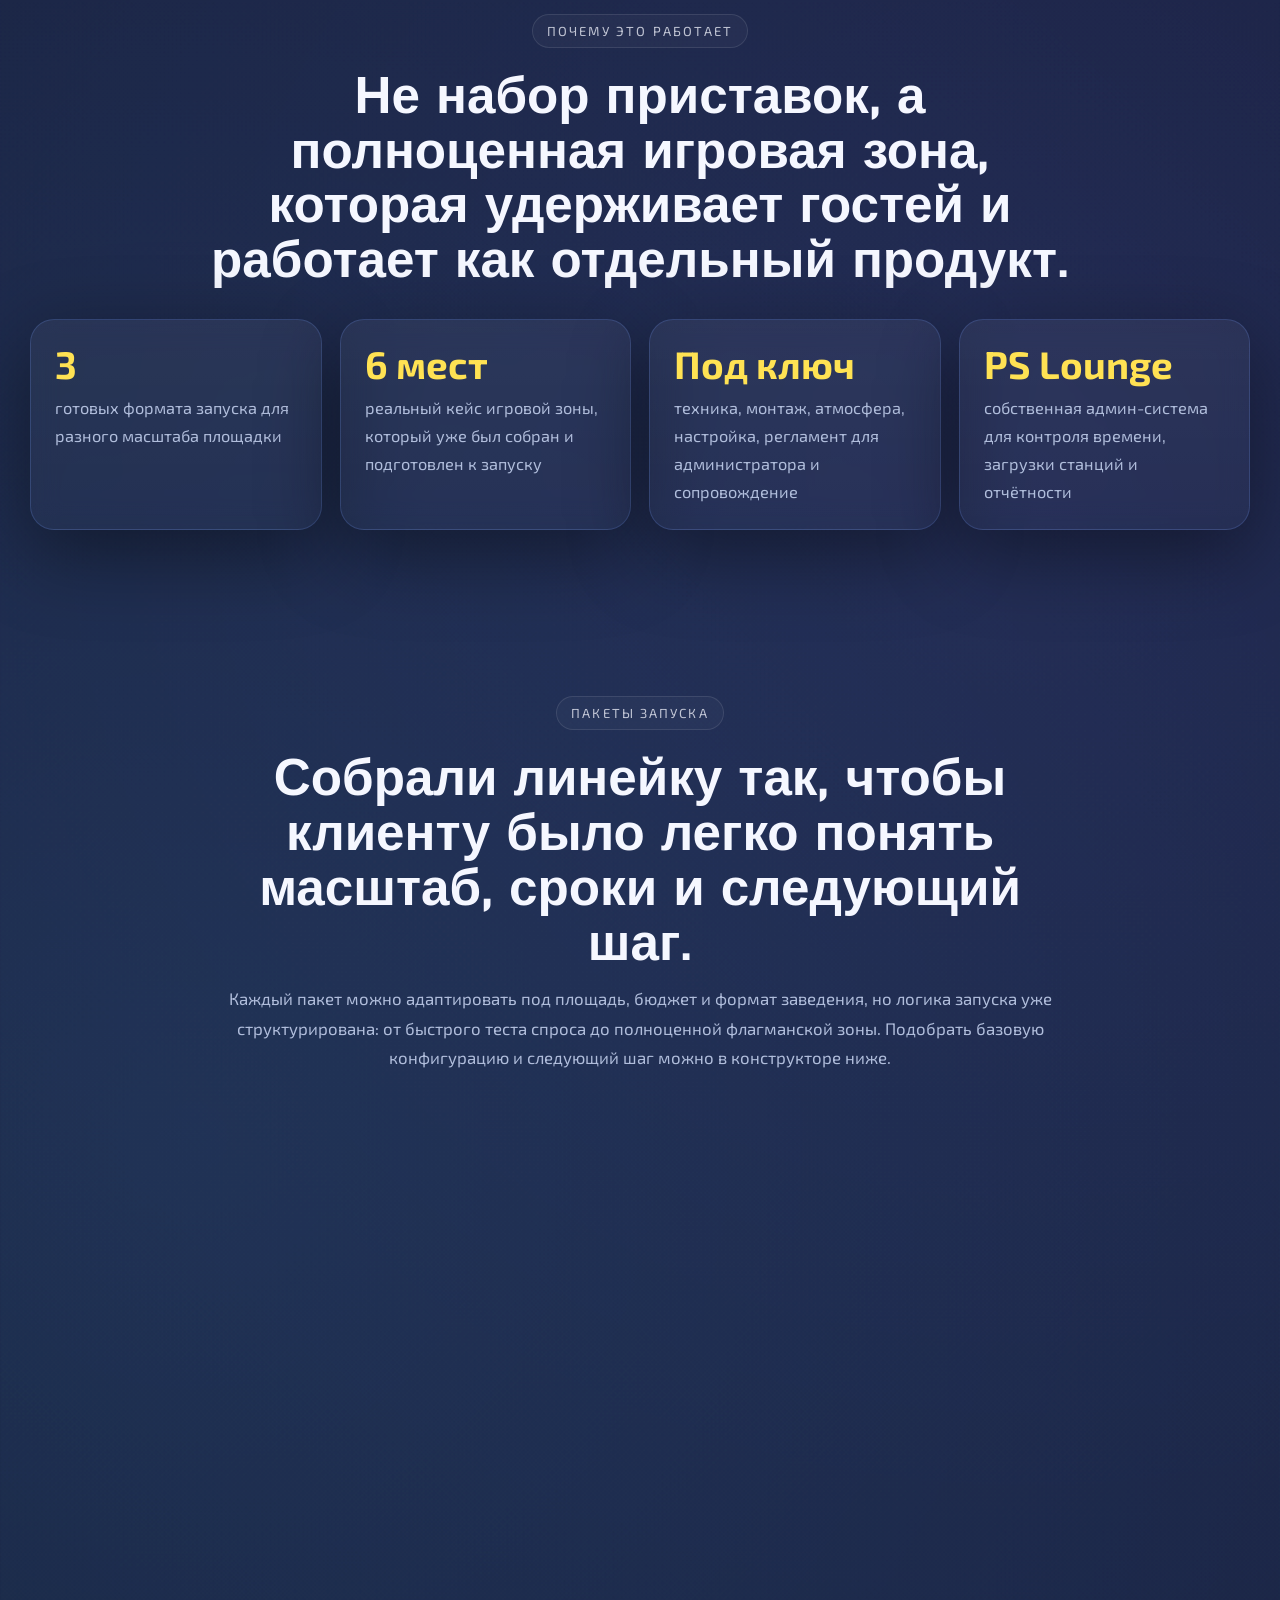
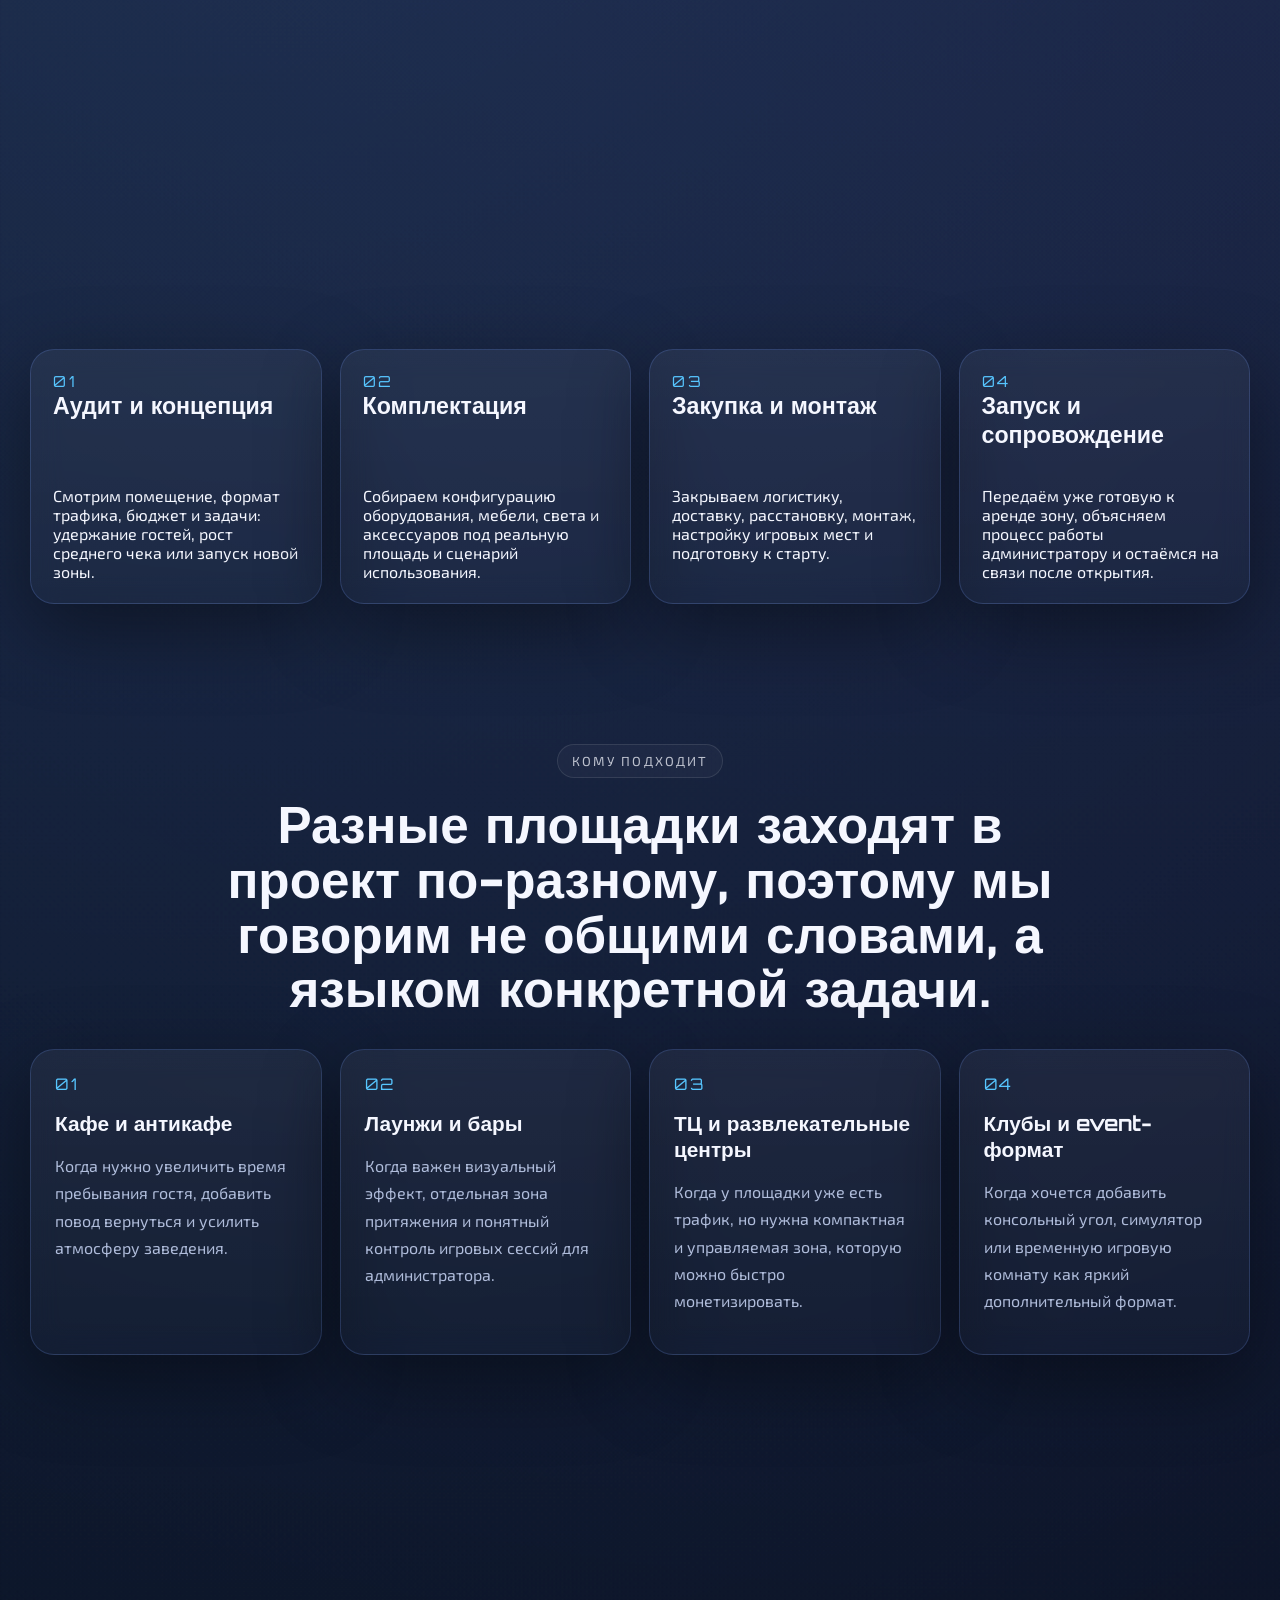
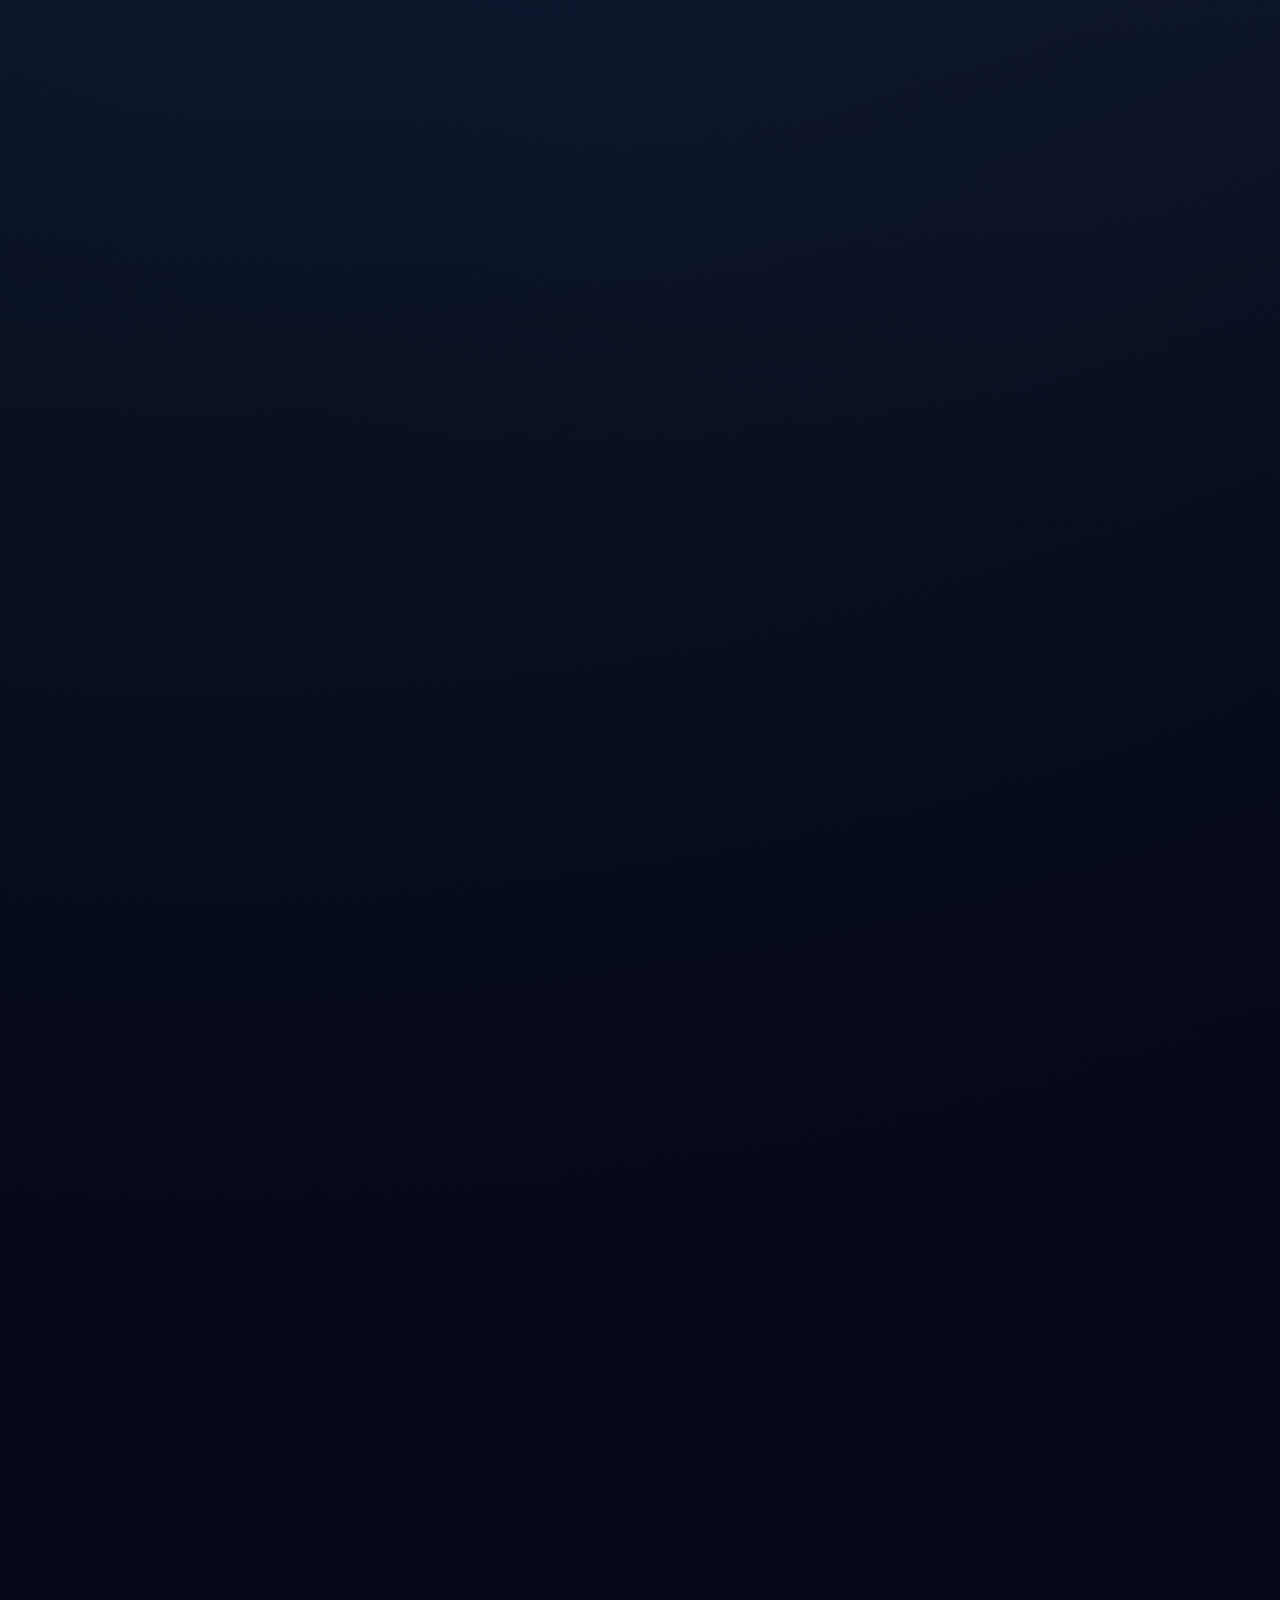
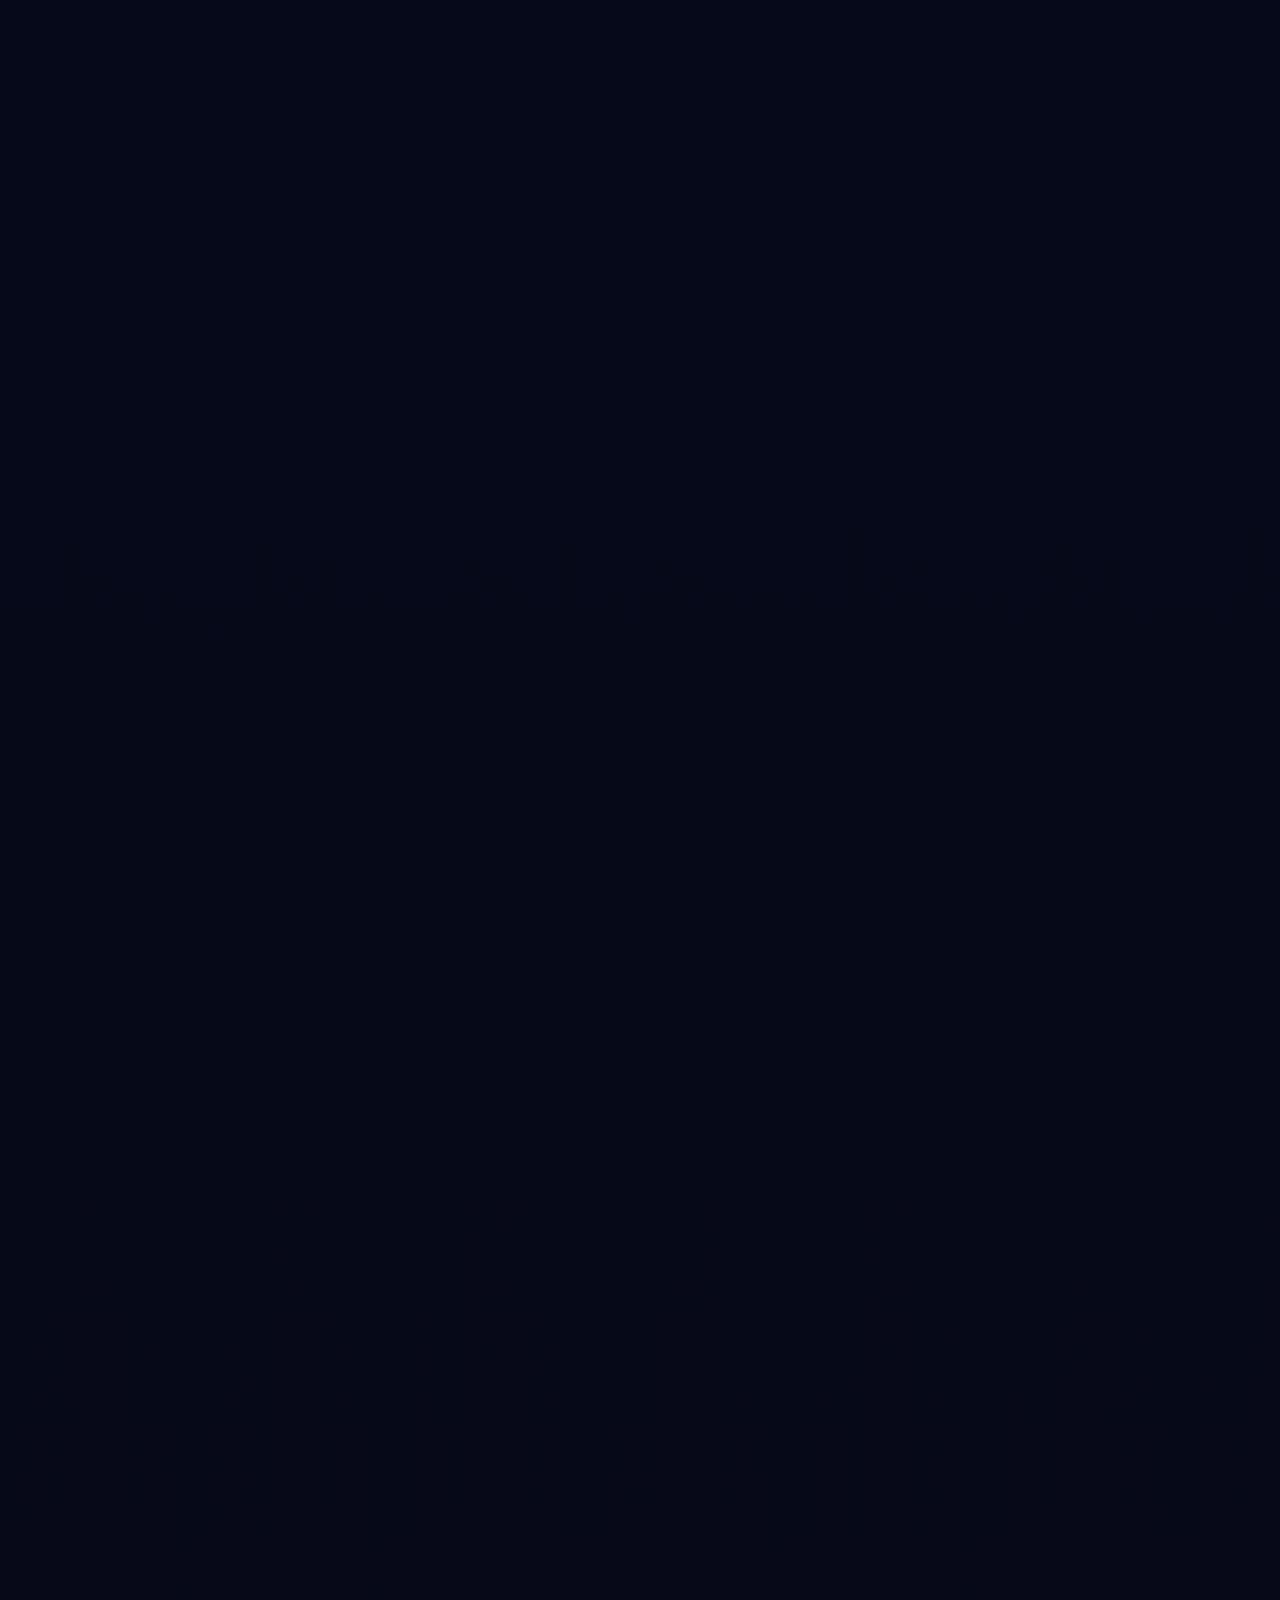
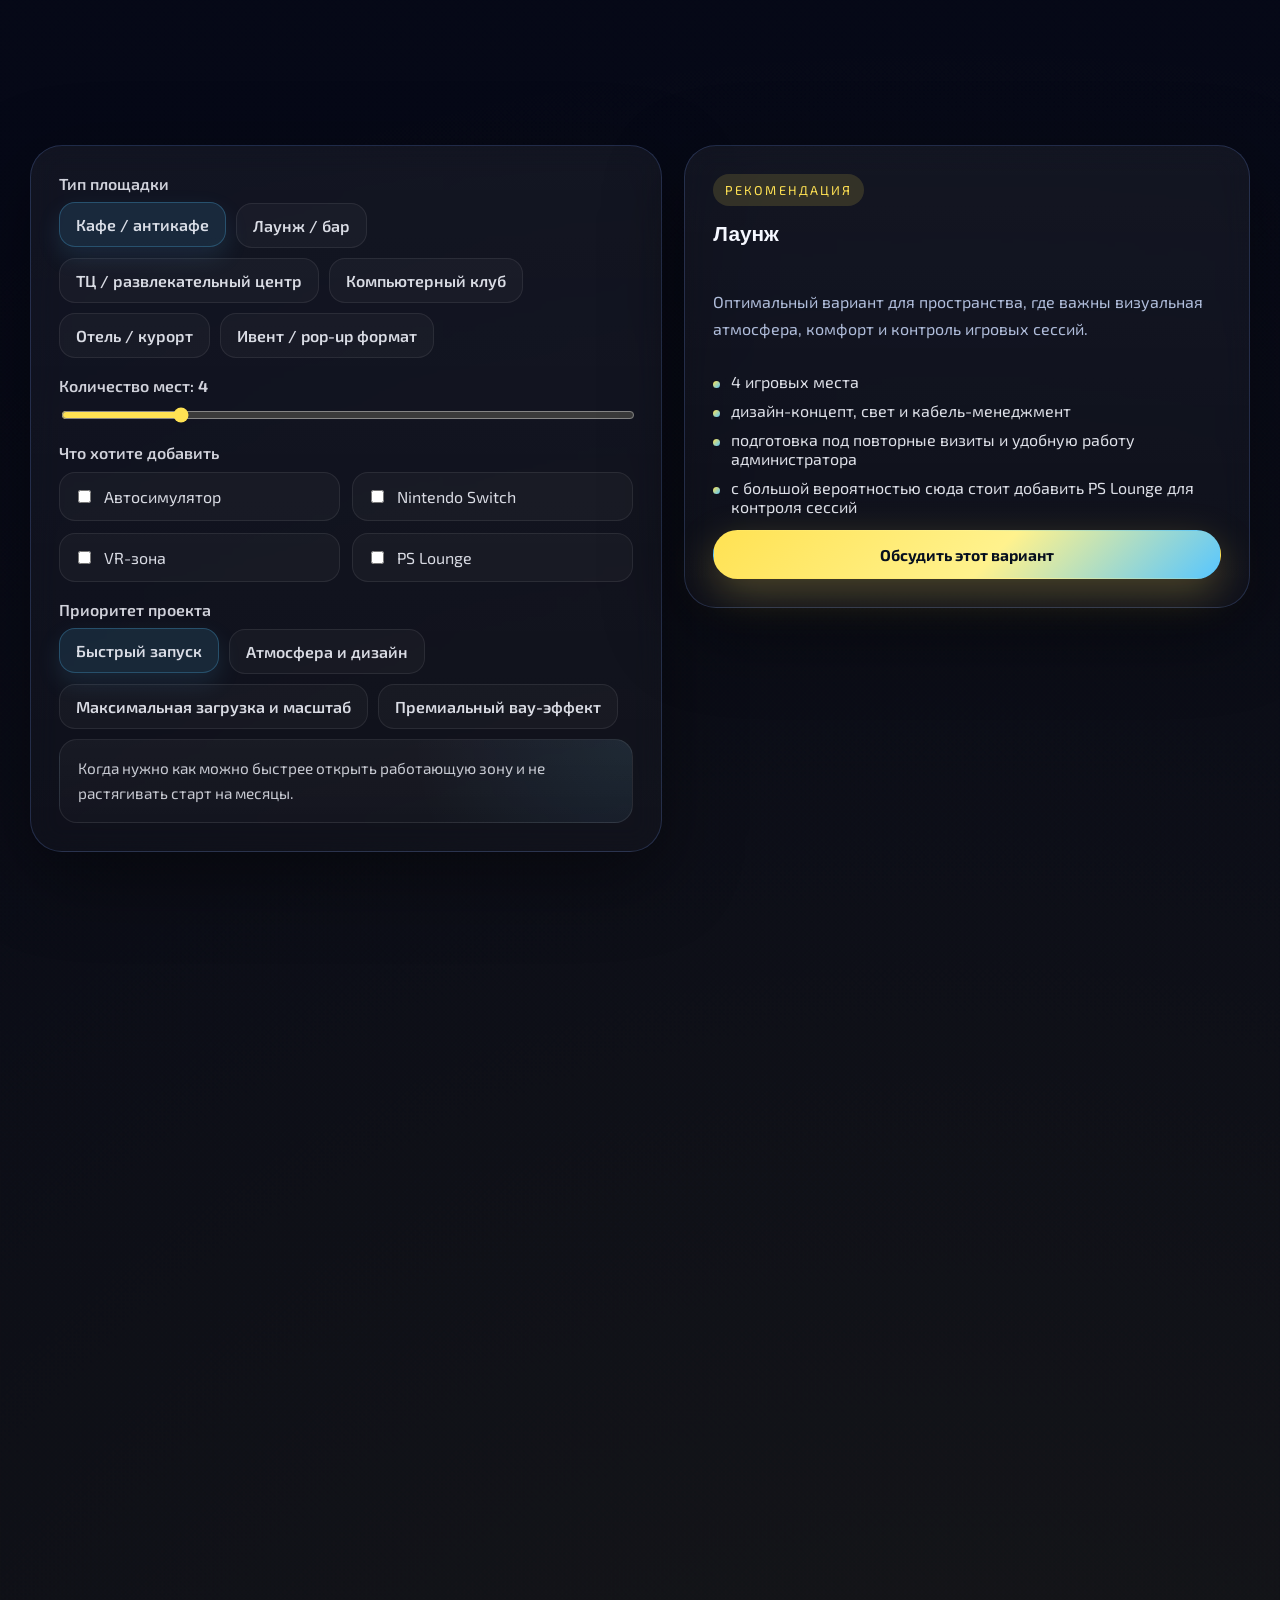
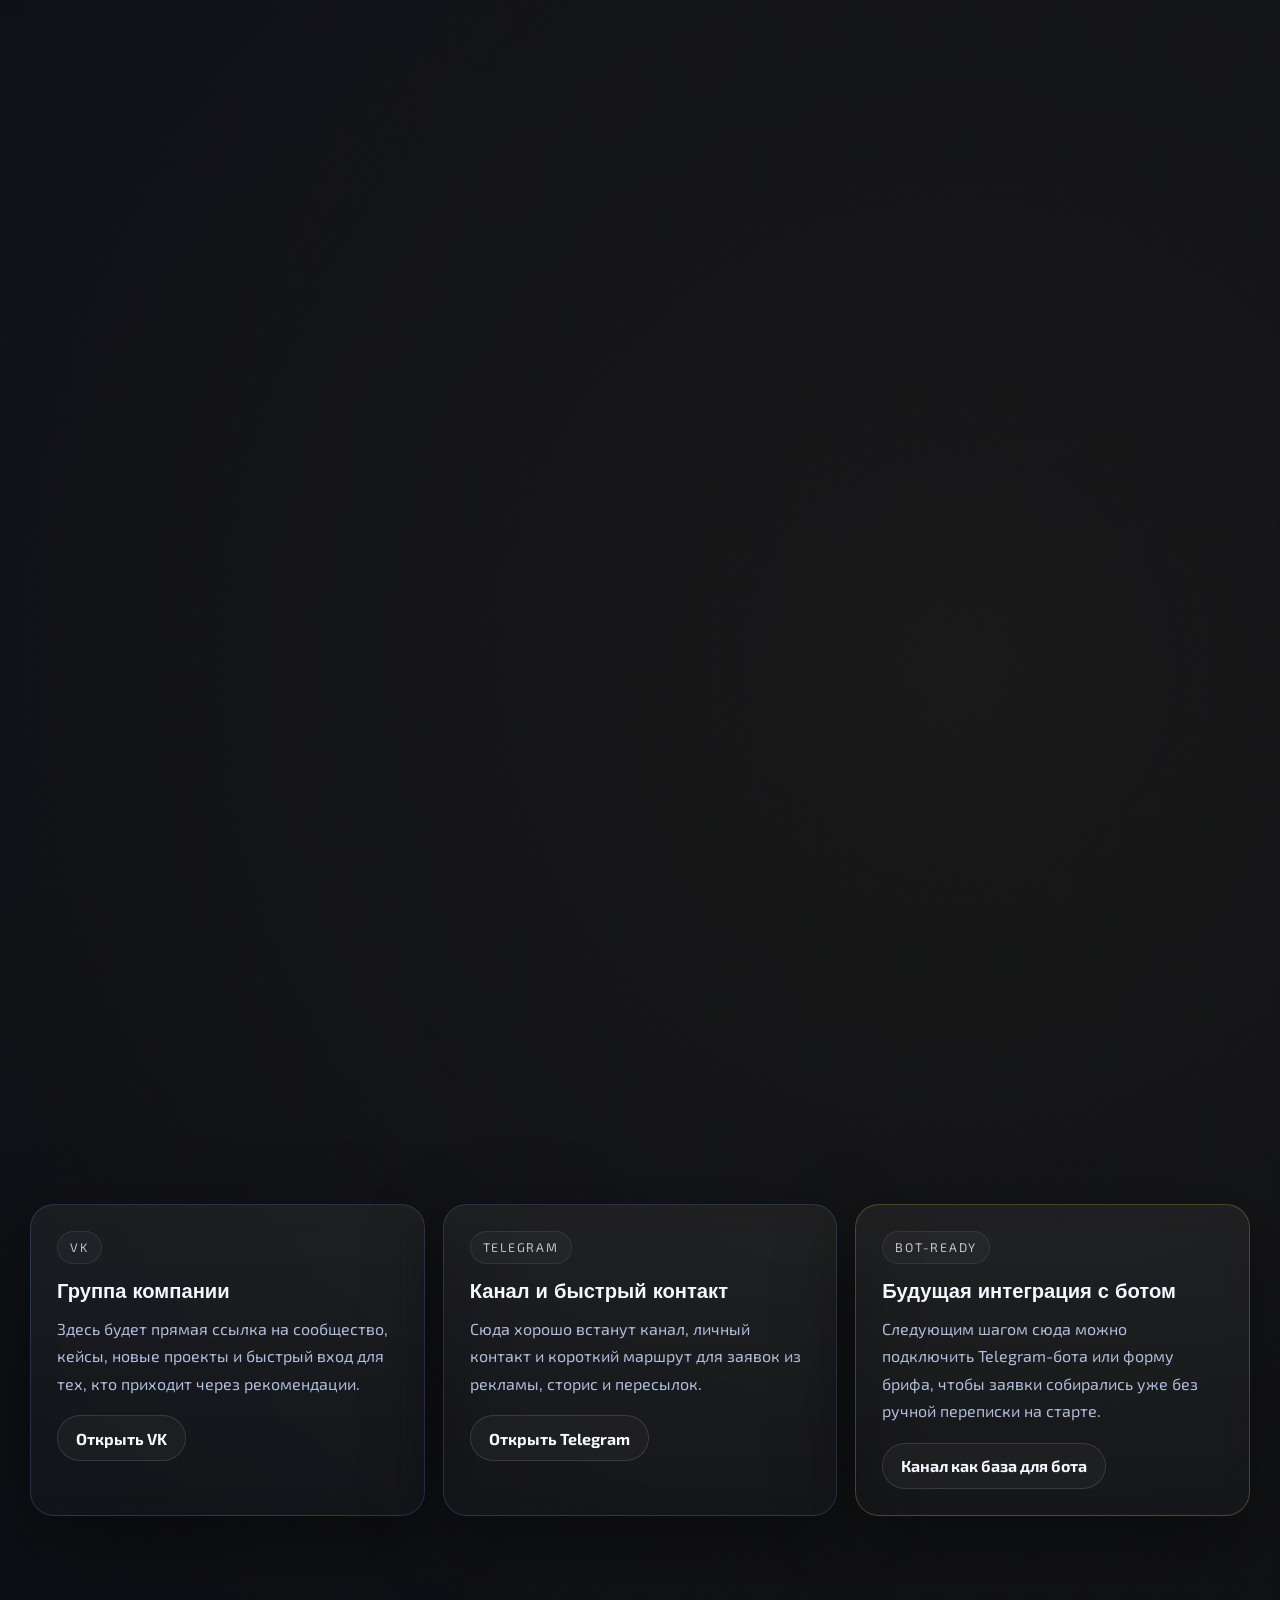
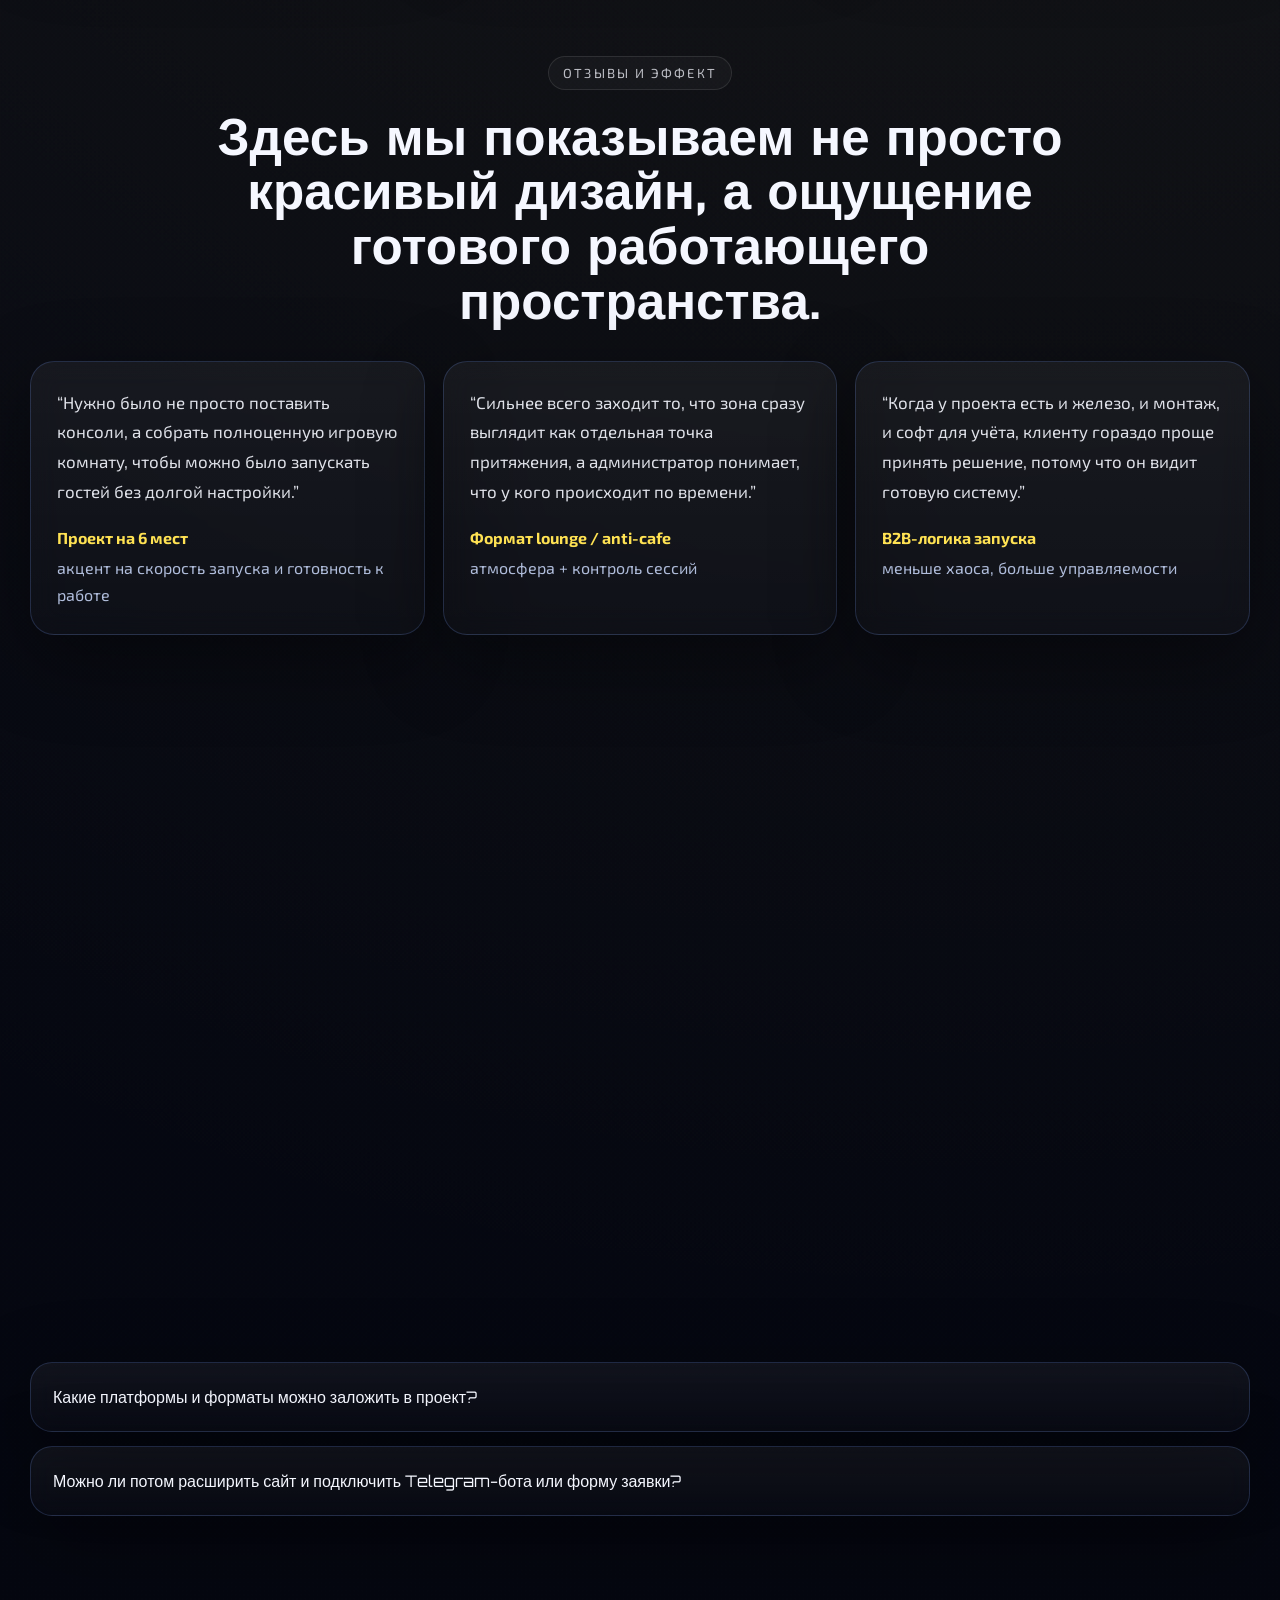
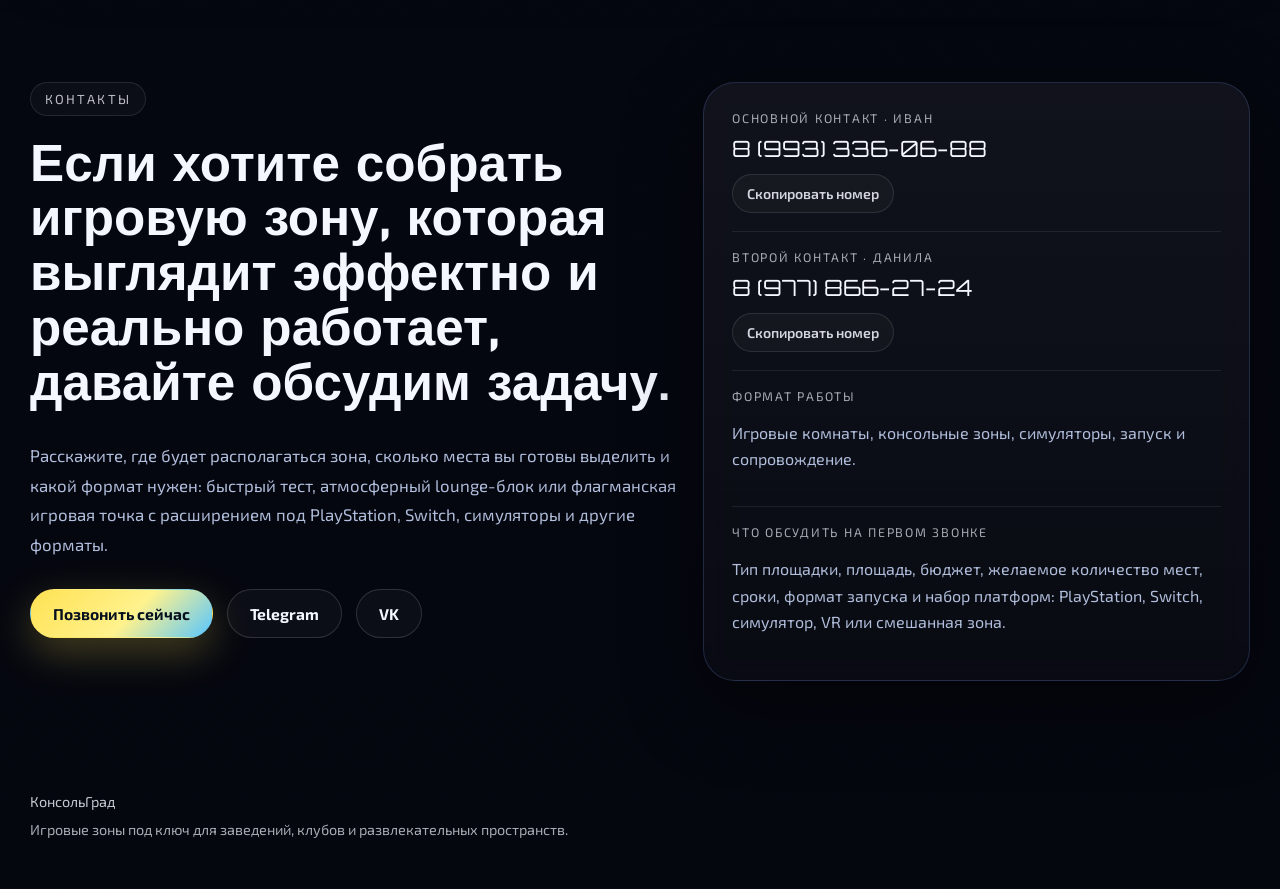
==== commit d6830d18: "Publish landing site update" ====
--- a/index.html
+++ b/index.html
@@ -47,10 +47,6 @@
       </nav>
 
       <div class="topbar__actions">
-        <div class="topbar__signal" aria-hidden="true">
-          <span>под ключ</span>
-          <strong>запуск + свой софт</strong>
-        </div>
         <a class="topbar__cta" href="#contacts">Обсудить проект</a>
       </div>
     </header>
@@ -137,7 +133,7 @@
       <section class="metrics section section--compact reveal">
         <div class="section-heading">
           <span class="section-heading__eyebrow">Почему это работает</span>
-          <h2>Не просто “пара приставок”, а готовая точка притяжения и управляемая выручка.</h2>
+          <h2>Не набор приставок, а полноценная игровая зона, которая удерживает гостей и работает как отдельный продукт.</h2>
         </div>
 
         <div class="metrics__grid">
@@ -166,7 +162,8 @@
           <h2>Собрали линейку так, чтобы клиенту было легко понять масштаб, сроки и следующий шаг.</h2>
           <p>
             Каждый пакет можно адаптировать под площадь, бюджет и формат заведения, но логика запуска
-            уже структурирована: от быстрого теста спроса до полноценной флагманской зоны.
+            уже структурирована: от быстрого теста спроса до полноценной флагманской зоны. Подобрать
+            базовую конфигурацию и следующий шаг можно в конструкторе ниже.
           </p>
         </div>
 
@@ -284,34 +281,70 @@
           </div>
 
           <p>
-            Один из прошлых заказов включал шесть игровых станций, PlayStation, телевизоры, геймпады,
-            подписки, автосимулятор и Nintendo Switch. Мы закрыли закупку, доставку, установку, настройку
+            Один из прошлых заказов включал шесть полностью укомплектованных игровых мест с PlayStation,
+            телевизорами, геймпадами и подписками, а также автосимулятор и Nintendo Switch. Мы закрыли закупку, доставку, установку, настройку
             и подготовку пространства к реальной работе без перекладывания задач на клиента.
           </p>
 
-          <div class="case__highlights">
-            <div class="case-chip tilt">6 консольных мест</div>
-            <div class="case-chip tilt">автосимулятор</div>
-            <div class="case-chip tilt">Nintendo Switch</div>
-            <div class="case-chip tilt">кабель-менеджмент</div>
-            <div class="case-chip tilt">запуск под ключ</div>
+          <div class="case-facts">
+            <article class="case-fact tilt">
+              <span>6+ точек вовлечения</span>
+              <strong>Консоли, lounge-посадка и отдельный симулятор в одном пространстве.</strong>
+            </article>
+            <article class="case-fact tilt">
+              <span>Реальный трафик</span>
+              <strong>Зона работает как заметный развлекательный магнит, а не просто как декор.</strong>
+            </article>
           </div>
         </div>
 
         <div class="case__visual reveal">
-          <div class="showcase">
-            <div class="showcase__screen showcase__screen--main tilt">
-              <span>PLAY ZONE / 06</span>
-              <strong>Atmosphere + revenue control</strong>
-            </div>
-            <div class="showcase__screen showcase__screen--alt tilt">
-              <span>SIM RIG</span>
-              <strong>автосимулятор как магнит внимания</strong>
-            </div>
-            <div class="showcase__screen showcase__screen--mini tilt">
-              <span>SWITCH / DROP-IN</span>
-              <strong>дополнительный формат для аудитории</strong>
-            </div>
+          <div class="case-media">
+            <div class="case-media__lead">
+              <figure class="case-frame case-frame--hero tilt">
+                <img
+                  src="./assets/cases/spa-lounge/case-01.png"
+                  alt="Две PlayStation-станции с lounge-посадкой и зелёной стеной"
+                  loading="lazy"
+                />
+              </figure>
+
+              <figure class="case-frame case-frame--video tilt">
+                <video
+                  class="case-frame__video"
+                  src="./assets/cases/spa-lounge/case-walkthrough.mp4"
+                  poster="./assets/cases/spa-lounge/case-06.png"
+                  autoplay
+                  muted
+                  loop
+                  playsinline
+                  preload="metadata"
+                ></video>
+                <figcaption>
+                  <span>REAL PROJECT / SPA LOUNGE</span>
+                  <strong>Готовая lounge-зона с PlayStation, симулятором и реальным потоком посетителей.</strong>
+                </figcaption>
+              </figure>
+            </div>
+          </div>
+        </div>
+
+        <div class="case-gallery reveal">
+          <div class="case-gallery__row case-gallery__row--top">
+            <figure class="case-shot tilt">
+              <img src="./assets/cases/spa-lounge/case-03.png" alt="Широкий вид на игровую комнату впечатлений с несколькими экранами" loading="lazy" />
+            </figure>
+            <figure class="case-shot tilt">
+              <img src="./assets/cases/spa-lounge/case-05.png" alt="Игровая зона с автосимулятором и несколькими станциями в общем пространстве" loading="lazy" />
+            </figure>
+          </div>
+          <div class="case-gallery__row case-gallery__row--bottom">
+            <figure class="case-shot tilt">
+              <img src="./assets/cases/spa-lounge/case-07.png" alt="Ближний ракурс PlayStation-станций и lounge-посадки" loading="lazy" />
+            </figure>
+            <figure class="case-shot tilt">
+              <img src="./assets/cases/spa-lounge/case-08.png" alt="Крупный план автосимулятора в составе реализованной игровой зоны" loading="lazy" />
+            </figure>
           </div>
         </div>
       </section>
@@ -391,7 +424,7 @@
               </article>
               <article class="station station--overdue">
                 <div class="station__meta">
-                  <strong>Sim rig</strong>
+                  <strong>Simulator</strong>
                   <em>Просрочено</em>
                 </div>
                 <span>Время вышло • требуется действие администратора</span>
@@ -699,10 +732,6 @@
         <p>КонсольГрад</p>
         <span>Игровые зоны под ключ для заведений, клубов и развлекательных пространств.</span>
       </div>
-      <div class="footer__note">
-        <strong>Готовая база для запуска сайта</strong>
-        <span>Этот лендинг можно загрузить на домен и дальше расширять кейсами, формой заявки, VK, Telegram и ботом.</span>
-      </div>
     </footer>
 
     <div class="mobile-cta">
--- a/styles.css
+++ b/styles.css
@@ -437,6 +437,47 @@
   justify-content: center;
 }
 
+.hero-devices {
+  position: relative;
+  width: min(100%, 660px);
+  aspect-ratio: 1 / 1;
+  display: grid;
+  place-items: center;
+}
+
+.hero-devices__glow {
+  position: absolute;
+  inset: 14%;
+  border-radius: 50%;
+  background:
+    radial-gradient(circle, rgba(87, 198, 255, 0.24), transparent 48%),
+    radial-gradient(circle at 70% 35%, rgba(255, 226, 83, 0.18), transparent 28%);
+  filter: blur(42px);
+}
+
+.hero-device {
+  position: absolute;
+  display: block;
+  max-width: none;
+  pointer-events: none;
+  user-select: none;
+  filter: drop-shadow(0 22px 42px rgba(0, 0, 0, 0.34));
+}
+
+.hero-device--switch {
+  width: min(100%, 560px);
+  top: 8%;
+  left: 4%;
+  transform: rotate(-4deg);
+}
+
+.hero-device--dualsense {
+  width: min(100%, 420px);
+  right: 2%;
+  bottom: 6%;
+  transform: rotate(8deg);
+}
+
 .hero__orb {
   position: absolute;
   border-radius: 50%;
@@ -875,6 +916,14 @@
 .metric-card strong {
   font-size: clamp(1.8rem, 3vw, 2.6rem);
   line-height: 1.05;
+  margin-bottom: 10px;
+}
+
+.metric-card span {
+  display: block;
+  font-size: 1.02rem;
+  line-height: 1.7;
+  color: var(--muted);
 }
 
 .service-cards {
@@ -1028,9 +1077,9 @@
 
 .case {
   display: grid;
-  grid-template-columns: 0.95fr 1.05fr;
+  grid-template-columns: minmax(320px, 0.78fr) minmax(0, 1.22fr);
   gap: 28px;
-  align-items: center;
+  align-items: start;
 }
 
 .case__highlights {
@@ -1046,63 +1095,157 @@
   color: rgba(245, 247, 255, 0.92);
 }
 
-.showcase {
+.case__visual {
+  min-width: 0;
+}
+
+.case__content,
+.case__visual {
+  min-width: 0;
+}
+
+.case-media {
+  display: grid;
+  gap: 18px;
+}
+
+.case-media__lead {
+  display: grid;
+  gap: 18px;
+}
+
+.case-frame,
+.case-shot,
+.case-fact {
   position: relative;
-  min-height: 560px;
-  border-radius: var(--radius-xl);
-  border: 1px solid var(--line);
-  background:
-    linear-gradient(180deg, rgba(255, 255, 255, 0.03), rgba(255, 255, 255, 0.02)),
-    radial-gradient(circle at 30% 20%, rgba(87, 198, 255, 0.2), transparent 30%),
-    radial-gradient(circle at 75% 75%, rgba(138, 99, 255, 0.18), transparent 25%);
   overflow: hidden;
-}
-
-.showcase::before {
+  border-radius: calc(var(--radius-xl) - 4px);
+  border: 1px solid rgba(255, 255, 255, 0.08);
+  background:
+    linear-gradient(180deg, rgba(255, 255, 255, 0.05), rgba(255, 255, 255, 0.02)),
+    rgba(9, 14, 28, 0.86);
+  box-shadow: var(--shadow);
+}
+
+.case-frame::before,
+.case-shot::before {
   content: "";
   position: absolute;
-  inset: 18px;
-  border-radius: calc(var(--radius-xl) - 10px);
-  border: 1px solid rgba(255, 255, 255, 0.06);
-}
-
-.showcase__screen {
-  position: absolute;
-  display: grid;
+  inset: 0;
+  background: linear-gradient(180deg, transparent 55%, rgba(5, 10, 24, 0.72) 100%);
+  pointer-events: none;
+  z-index: 1;
+}
+
+.case-frame img,
+.case-shot img,
+.case-frame__video {
+  display: block;
+  width: 100%;
+  height: 100%;
+  object-fit: cover;
+}
+
+.case-frame--video {
+  min-height: 0;
+  aspect-ratio: 16 / 8.4;
+}
+
+.case-frame__video {
+  background: #070d19;
+}
+
+.case-frame--hero {
+  min-height: 0;
+  aspect-ratio: 16 / 9.8;
+}
+
+.case-frame--hero::before {
+  display: none;
+}
+
+.case-frame figcaption {
+  position: absolute;
+  left: 18px;
+  right: 18px;
+  bottom: 18px;
+  z-index: 2;
+  display: grid;
+  gap: 8px;
+}
+
+.case-frame figcaption span,
+.case-fact span {
+  font-size: 0.72rem;
+  font-weight: 800;
+  letter-spacing: 0.16em;
+  text-transform: uppercase;
+  color: rgba(255, 226, 83, 0.9);
+}
+
+.case-frame figcaption strong,
+.case-fact strong {
+  line-height: 1.55;
+  color: rgba(245, 247, 255, 0.94);
+}
+
+.case-facts {
+  display: grid;
+  grid-template-columns: repeat(2, minmax(0, 1fr));
   gap: 12px;
-  padding: 22px;
-}
-
-.showcase__screen span {
-  font-size: 0.78rem;
-  text-transform: uppercase;
-  letter-spacing: 0.16em;
-  color: rgba(245, 247, 255, 0.72);
-}
-
-.showcase__screen strong {
-  font-family: "Orbitron", "Segoe UI", sans-serif;
-  line-height: 1.3;
-}
-
-.showcase__screen--main {
-  inset: 10% 14% auto 10%;
-  min-height: 210px;
-  background:
-    linear-gradient(180deg, rgba(5, 10, 26, 0.78), rgba(5, 10, 26, 0.54)),
-    linear-gradient(135deg, rgba(87, 198, 255, 0.16), rgba(138, 99, 255, 0.16));
-}
-
-.showcase__screen--alt {
-  inset: auto 10% 12% auto;
-  width: 42%;
-  min-height: 170px;
-}
-
-.showcase__screen--mini {
-  inset: auto auto 18% 12%;
-  width: 34%;
-  min-height: 120px;
+  margin-top: 28px;
+}
+
+.case-fact {
+  min-height: 0;
+  padding: 18px 18px 20px;
+  display: grid;
+  gap: 10px;
+  align-content: start;
+}
+
+.case-gallery {
+  grid-column: 1 / -1;
+  display: grid;
+  width: calc(100% - 25px);
+  margin-left: -30px;
+  margin-right: auto;
+  gap: 12px;
+}
+
+.case-gallery__row {
+  display: grid;
+  gap: 12px;
+  align-items: start;
+}
+
+.case-gallery__row--top {
+  grid-template-columns: minmax(0, 57fr) minmax(0, 36fr);
+}
+
+.case-gallery__row--bottom {
+  grid-template-columns: minmax(0, 49fr) minmax(0, 44fr);
+}
+
+.case-shot {
+  min-height: 0;
+  width: 100%;
+}
+
+.case-gallery__row--top .case-shot:nth-child(1) {
+  aspect-ratio: 58 / 25;
+}
+
+.case-gallery__row--top .case-shot:nth-child(2) {
+  aspect-ratio: 35 / 25;
+}
+
+.case-gallery__row--bottom .case-shot:nth-child(1) {
+  aspect-ratio: 50 / 25;
+}
+
+.case-gallery__row--bottom .case-shot:nth-child(2) {
+  aspect-ratio: 43 / 25;
 }
 
 .software__layout {
@@ -1220,11 +1363,19 @@
 }
 
 .station {
+  position: relative;
   padding: 22px;
   border-radius: 22px;
   border: 1px solid rgba(255, 255, 255, 0.12);
   background: linear-gradient(180deg, rgba(255, 255, 255, 0.05), rgba(255, 255, 255, 0.03));
   min-height: 160px;
+  overflow: hidden;
+}
+
+.station__meta,
+.station > span {
+  position: relative;
+  z-index: 1;
 }
 
 .station strong {
@@ -2512,6 +2663,22 @@
     min-height: 420px;
   }
 
+  .hero-devices {
+    width: min(100%, 560px);
+  }
+
+  .hero-device--switch {
+    width: min(100%, 460px);
+    top: 12%;
+    left: 4%;
+  }
+
+  .hero-device--dualsense {
+    width: min(100%, 340px);
+    right: 4%;
+    bottom: 8%;
+  }
+
   .hero__floating {
     display: none;
   }
@@ -2520,22 +2687,26 @@
     animation-duration: 9s;
   }
 
-  .showcase {
-    min-height: 440px;
-  }
-
-  .showcase__screen--main {
-    inset: 8% 8% auto;
-  }
-
-  .showcase__screen--alt {
-    width: auto;
-    inset: auto 8% 12% 28%;
-  }
-
-  .showcase__screen--mini {
-    width: auto;
-    inset: auto 30% 38% 8%;
+  .case-media__lead {
+    display: grid;
+  }
+
+  .case-frame--video {
+    aspect-ratio: 16 / 10;
+  }
+
+  .case-gallery {
+    grid-column: 1 / -1;
+  }
+
+  .case-gallery__row,
+  .case-gallery__row--top,
+  .case-gallery__row--bottom {
+    grid-template-columns: repeat(2, minmax(0, 1fr));
+  }
+
+  .case-gallery .case-shot {
+    aspect-ratio: 16 / 10;
   }
 
   .footer {
@@ -2594,16 +2765,35 @@
     flex-direction: column;
   }
 
-  .controller {
-    width: 104%;
-  }
-
-  .showcase__screen--alt,
-  .showcase__screen--mini {
-    position: relative;
-    inset: auto;
-    width: calc(100% - 16px);
-    margin: 10px auto 0;
+  .hero-devices {
+    width: min(100%, 420px);
+  }
+
+  .hero-device--switch {
+    width: min(100%, 360px);
+    top: 16%;
+    left: 2%;
+  }
+
+  .hero-device--dualsense {
+    width: min(100%, 250px);
+    right: 2%;
+    bottom: 8%;
+  }
+
+  .case-facts,
+  .case-gallery {
+    grid-template-columns: 1fr;
+  }
+
+  .case-gallery__row,
+  .case-gallery__row--top,
+  .case-gallery__row--bottom {
+    grid-template-columns: 1fr;
+  }
+
+  .case-gallery .case-shot {
+    aspect-ratio: 16 / 10;
   }
 
   .build-step__meta {
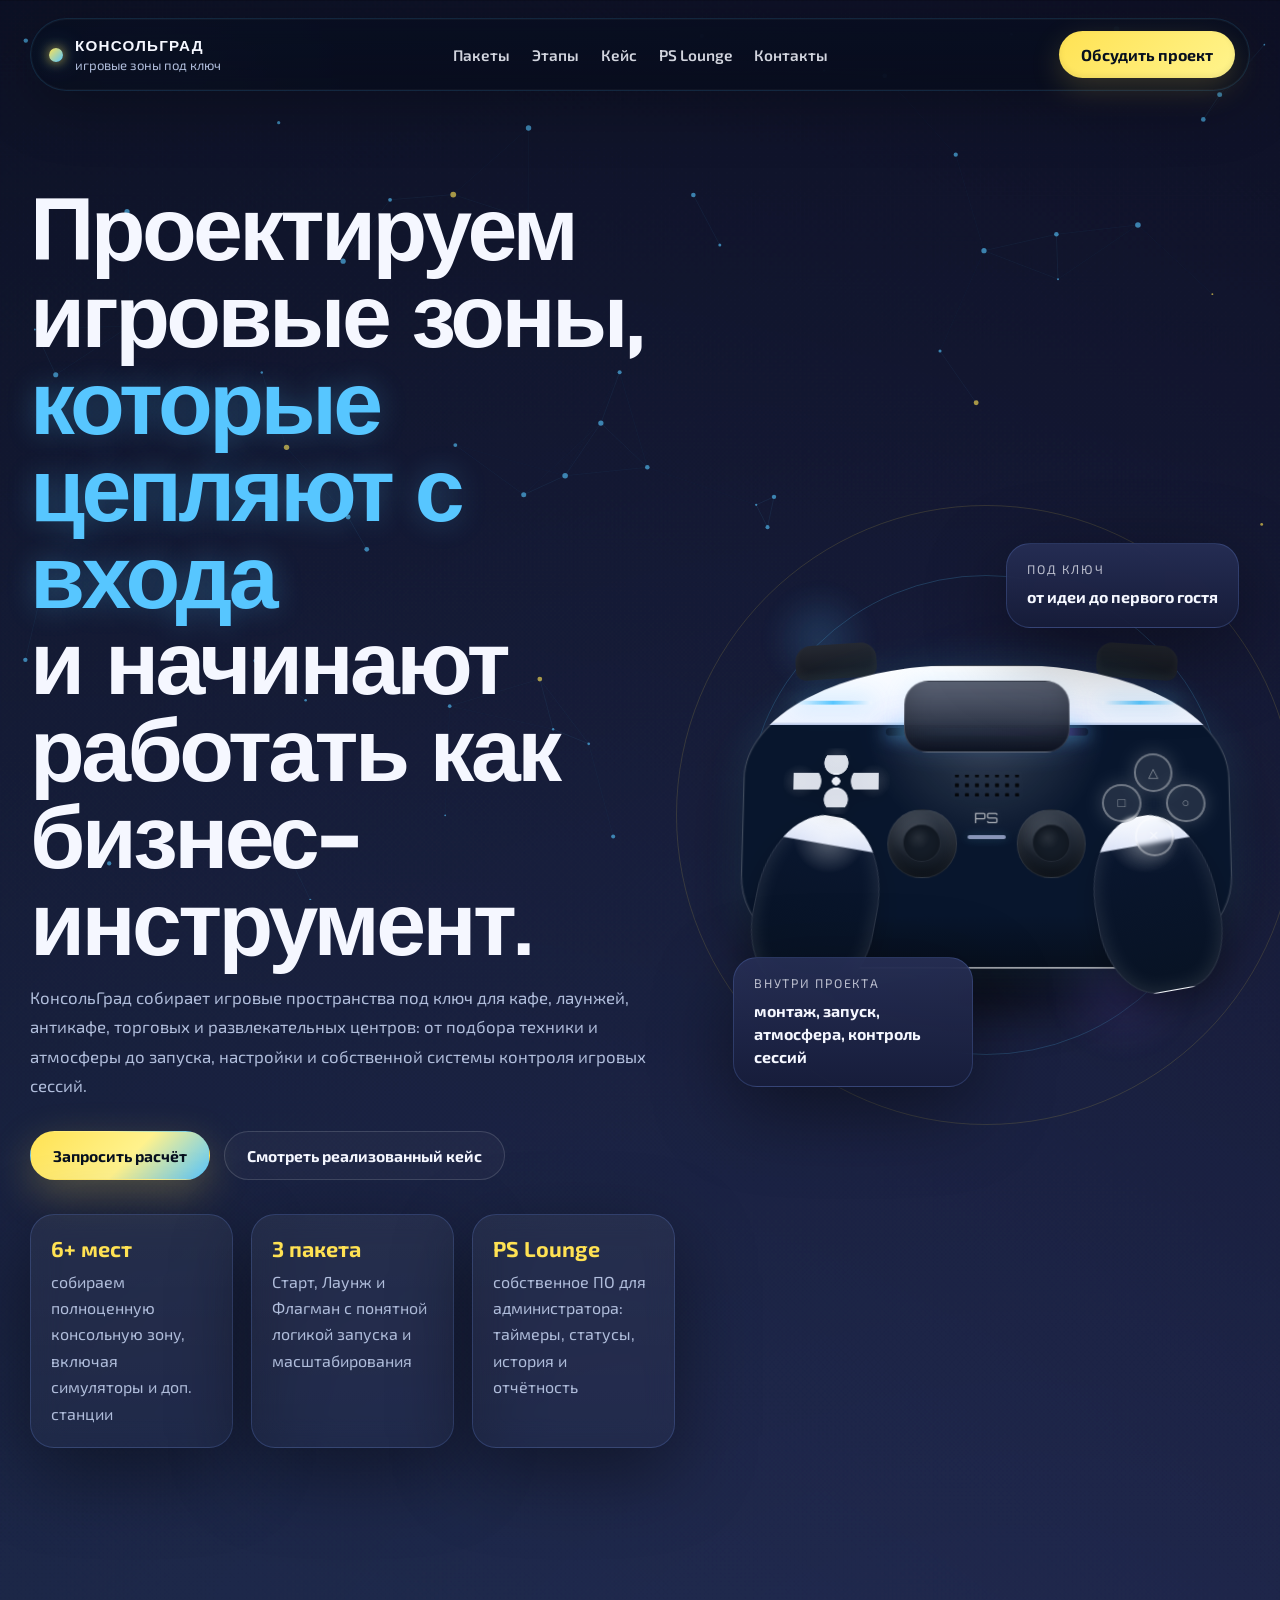
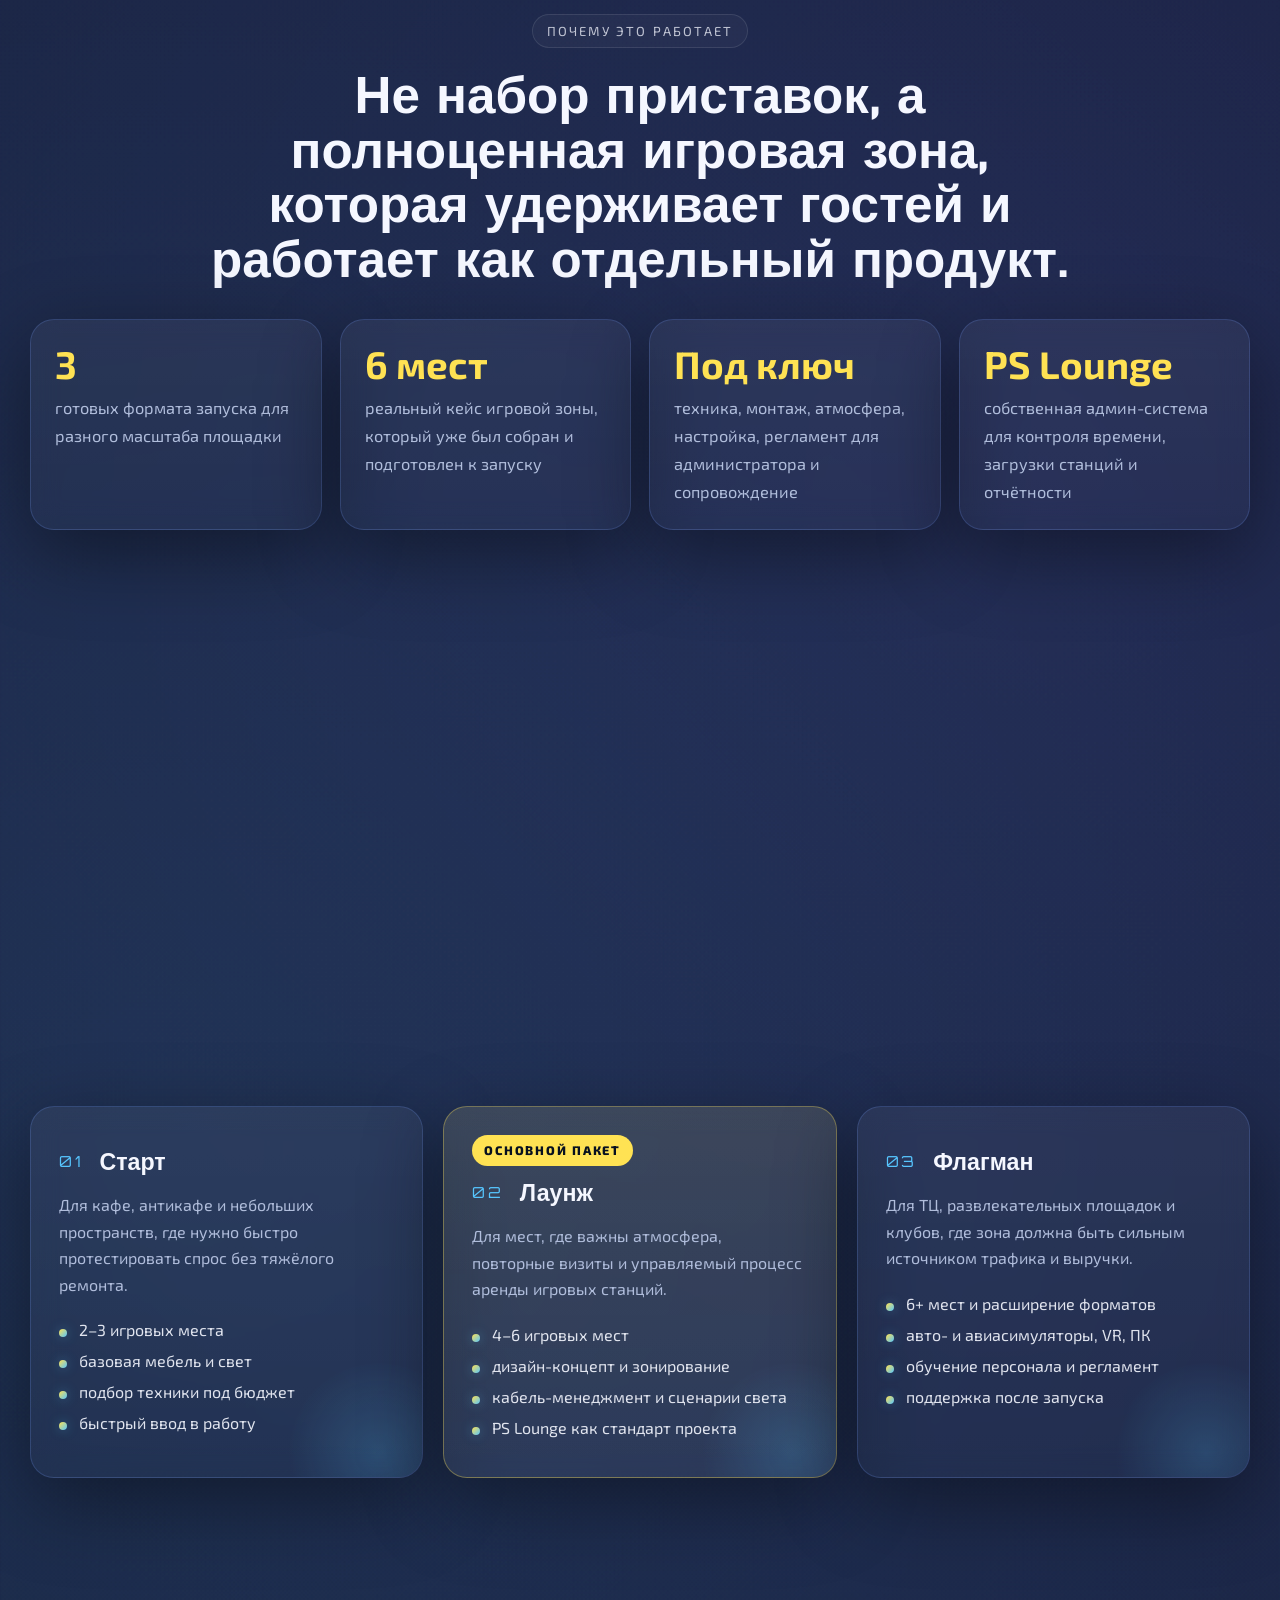
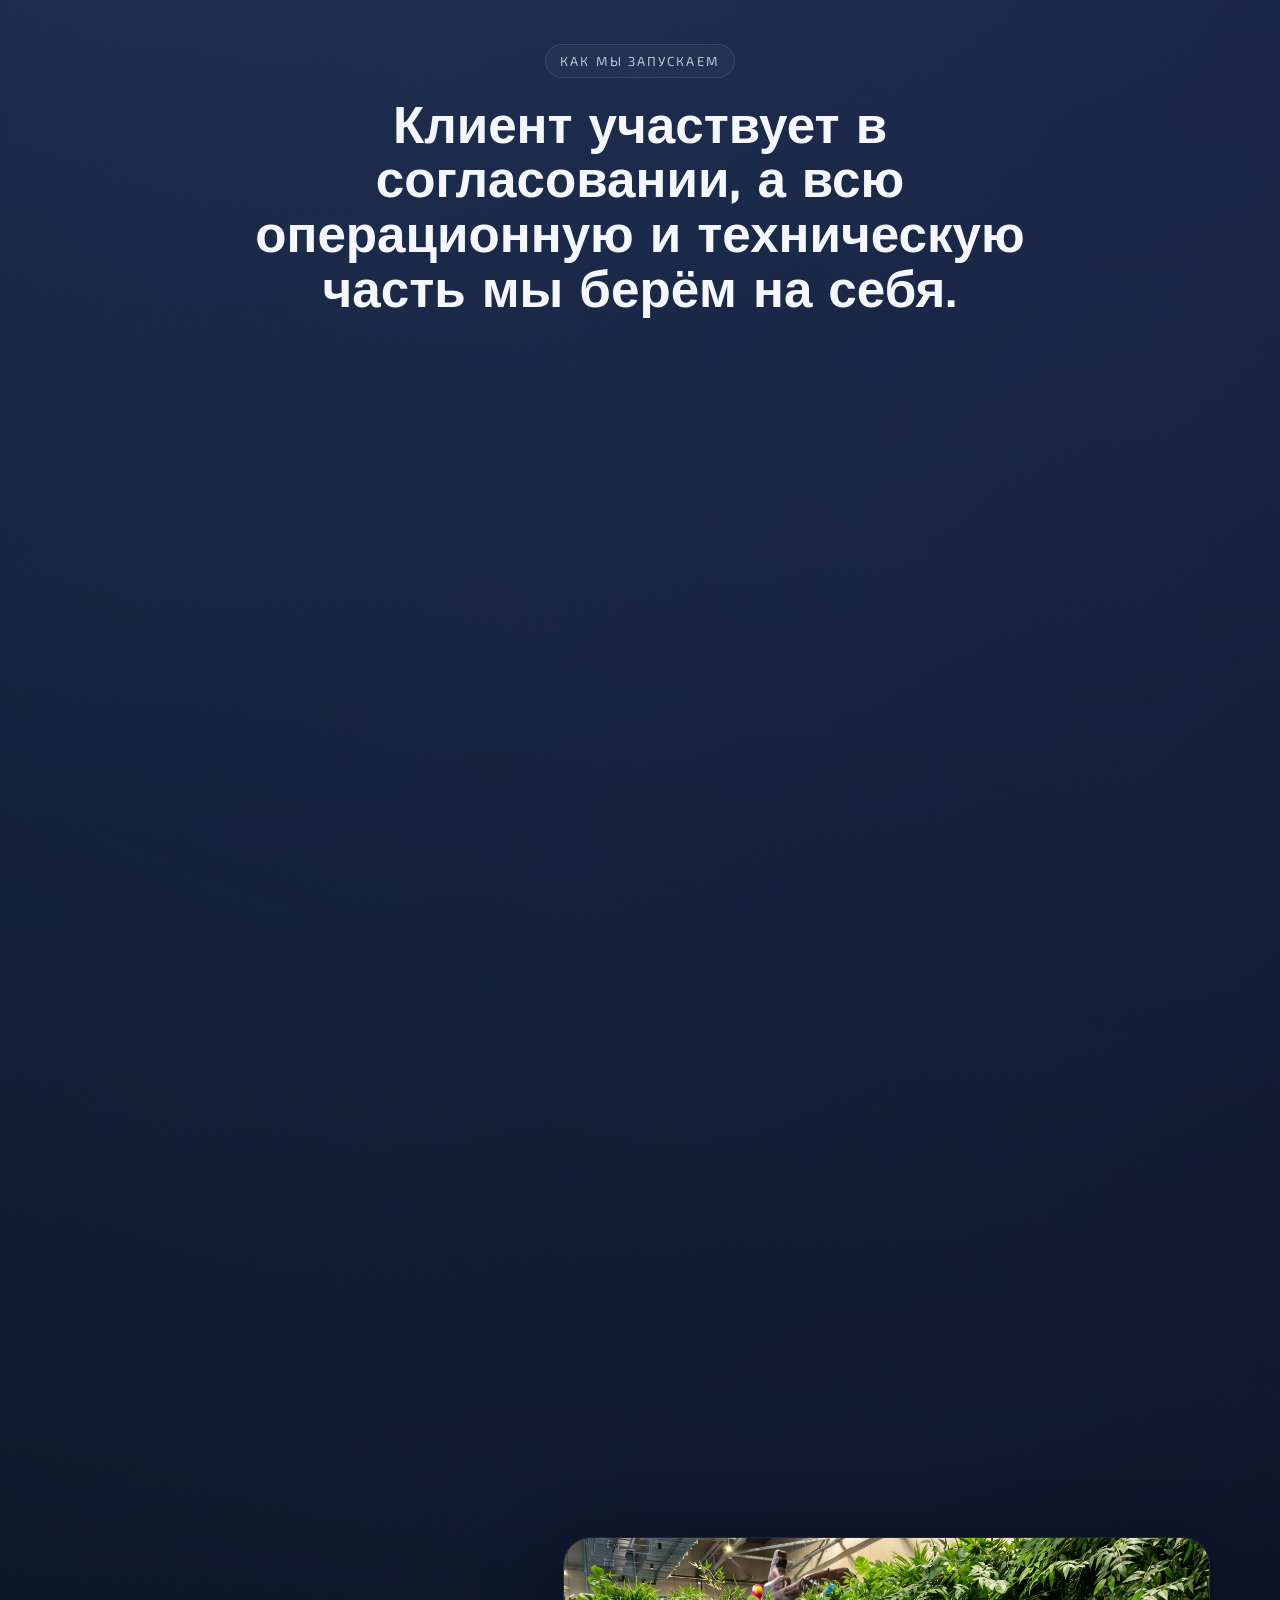
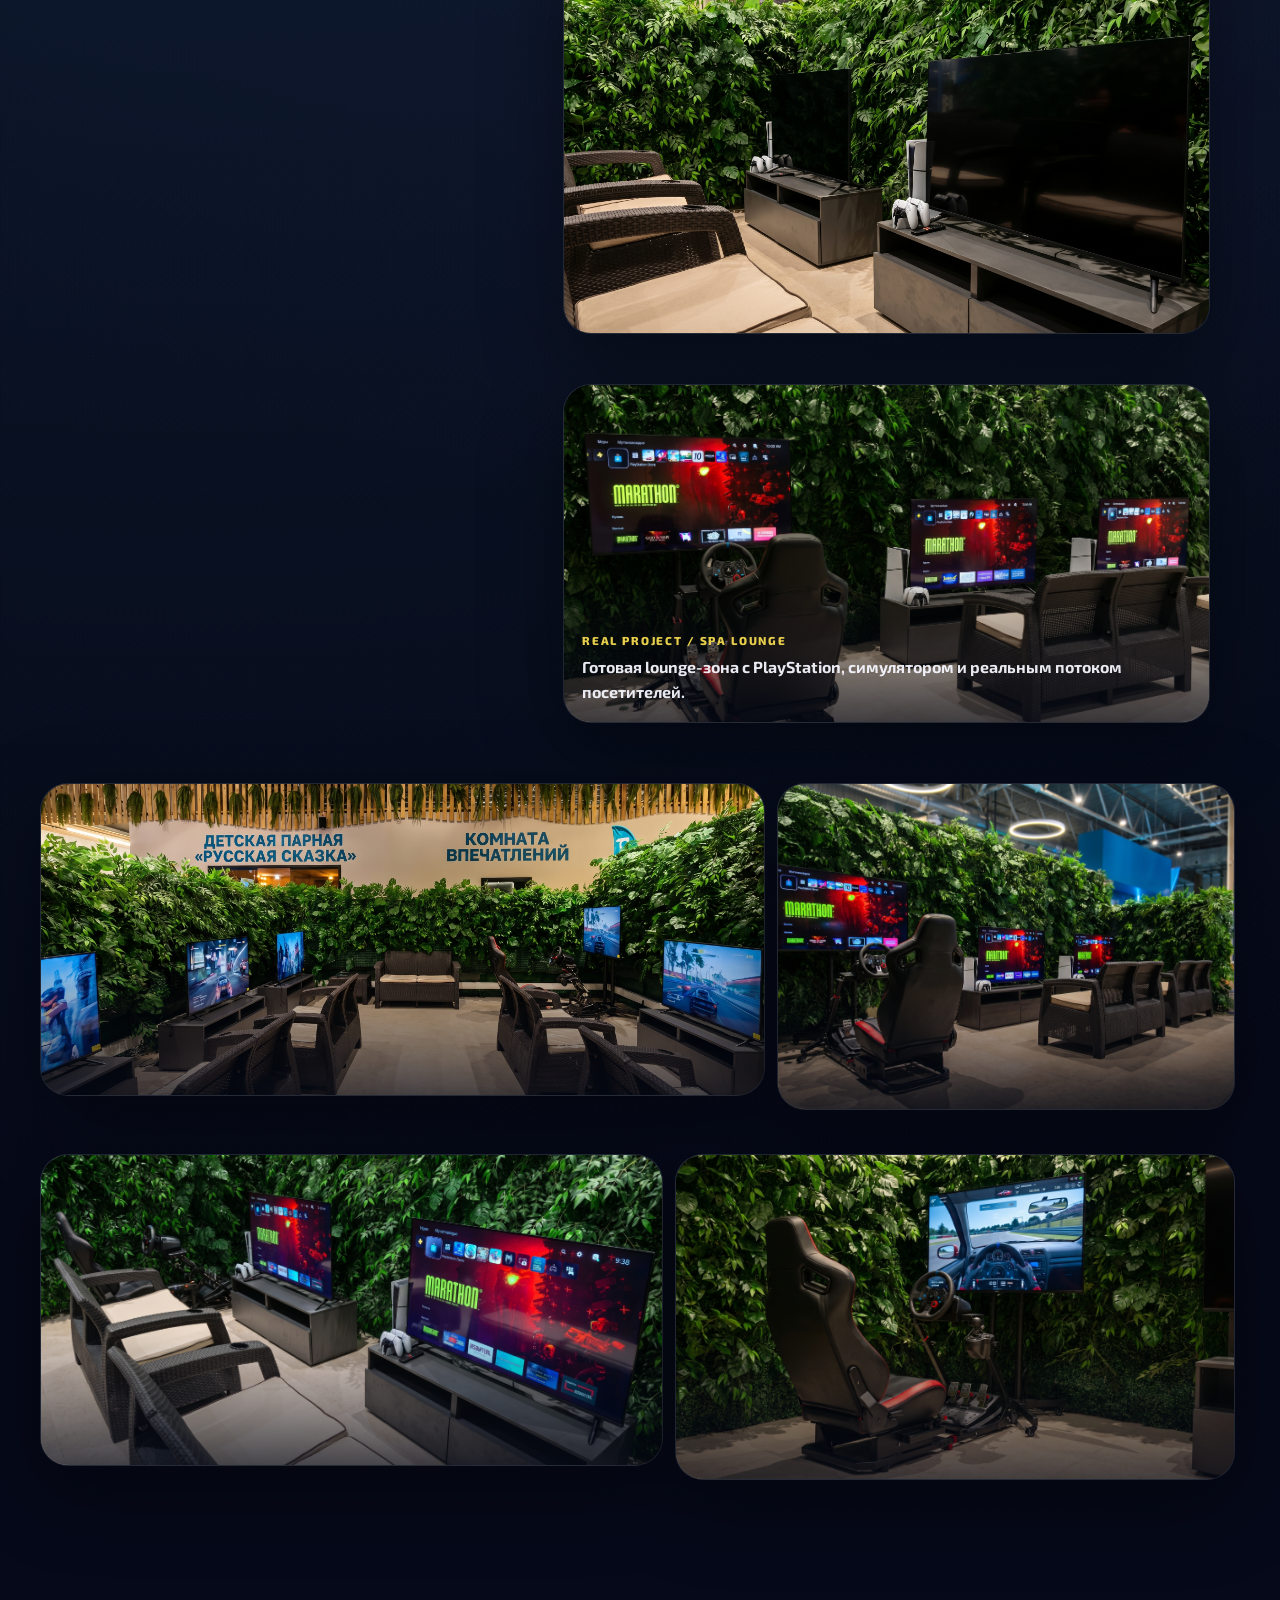
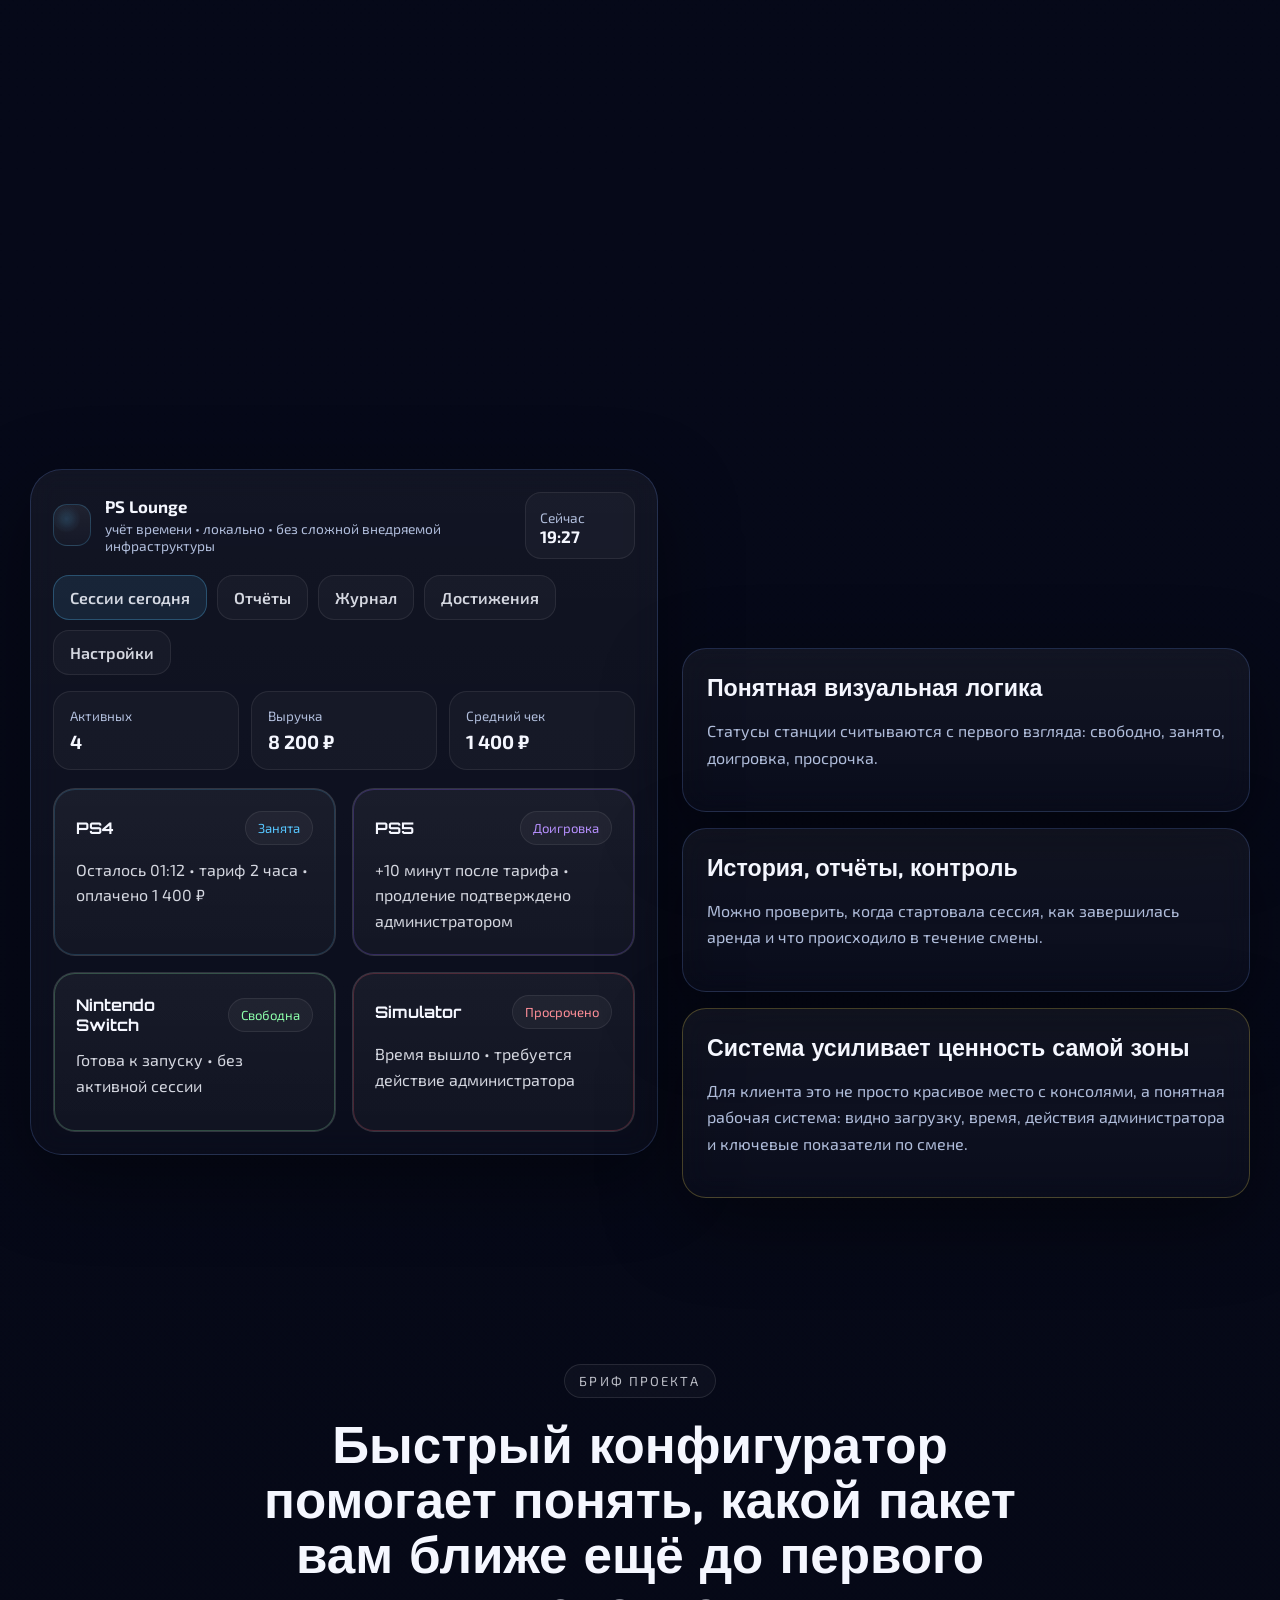
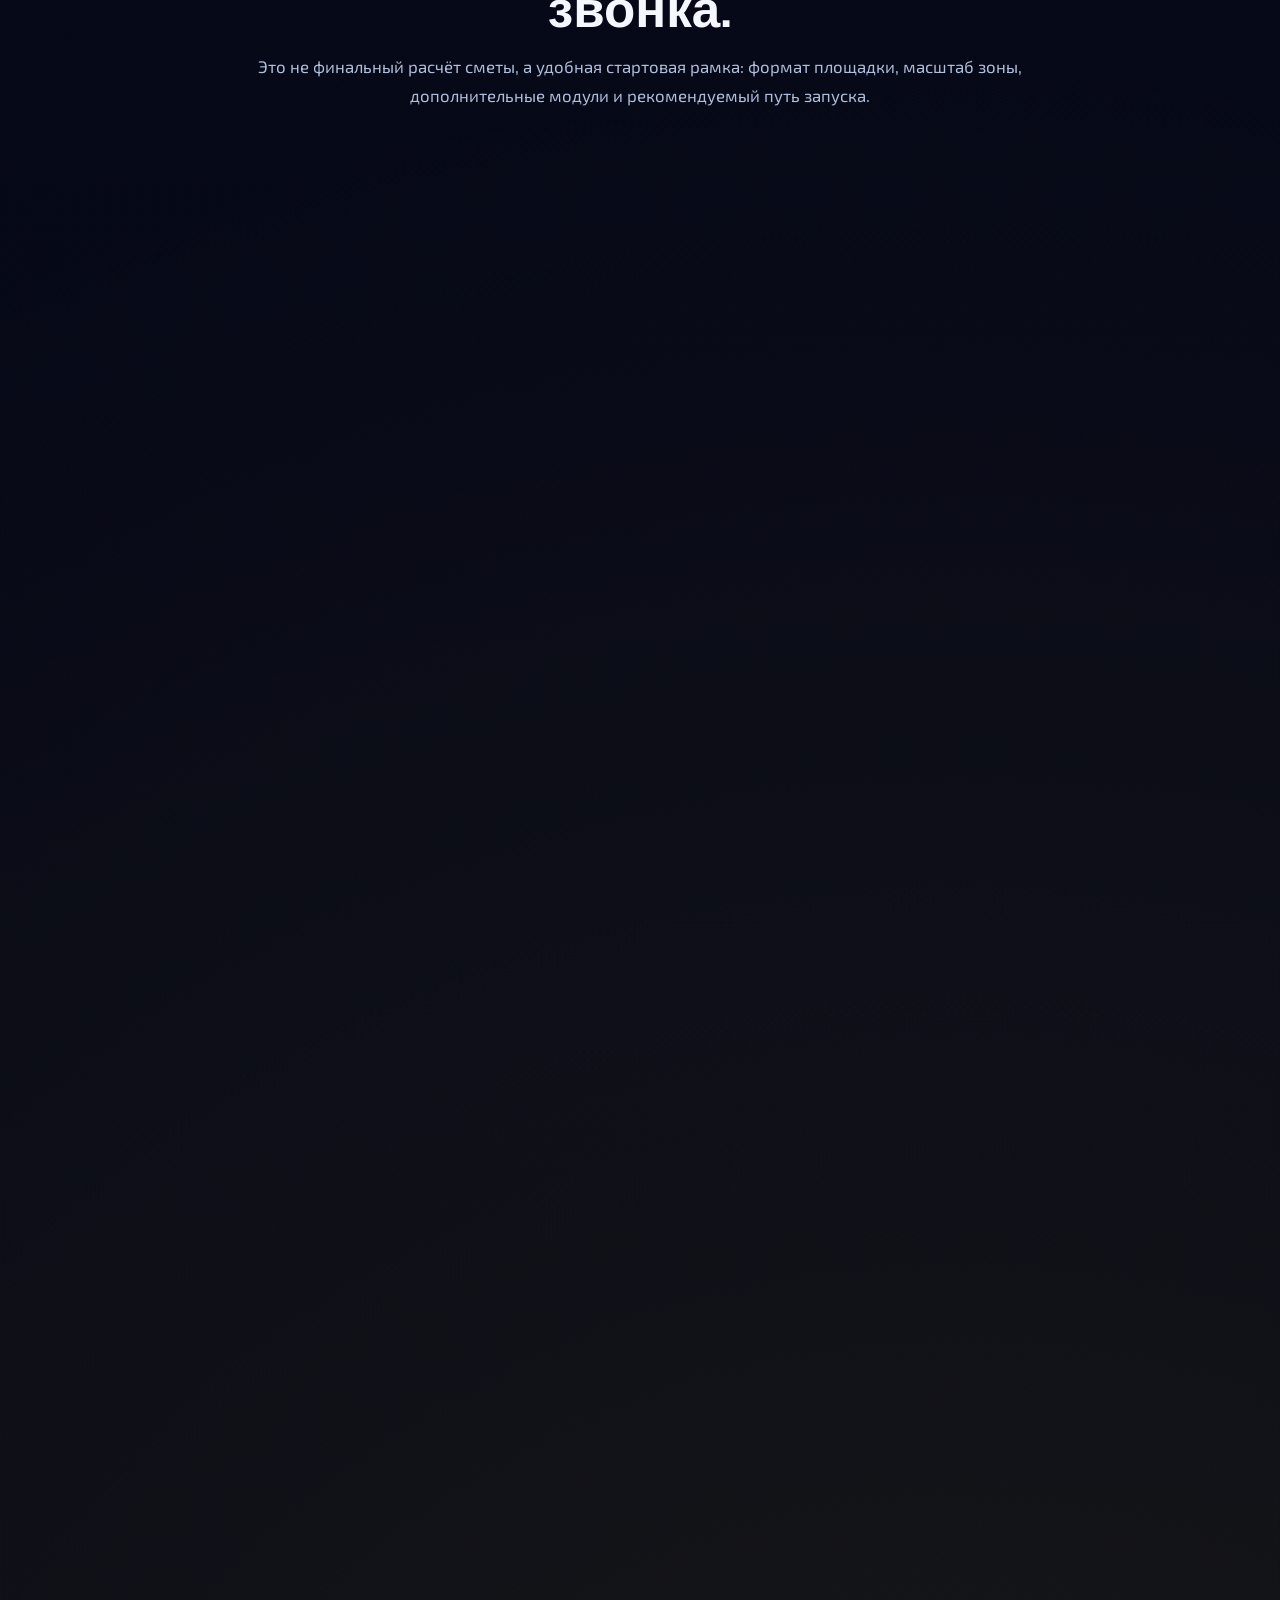
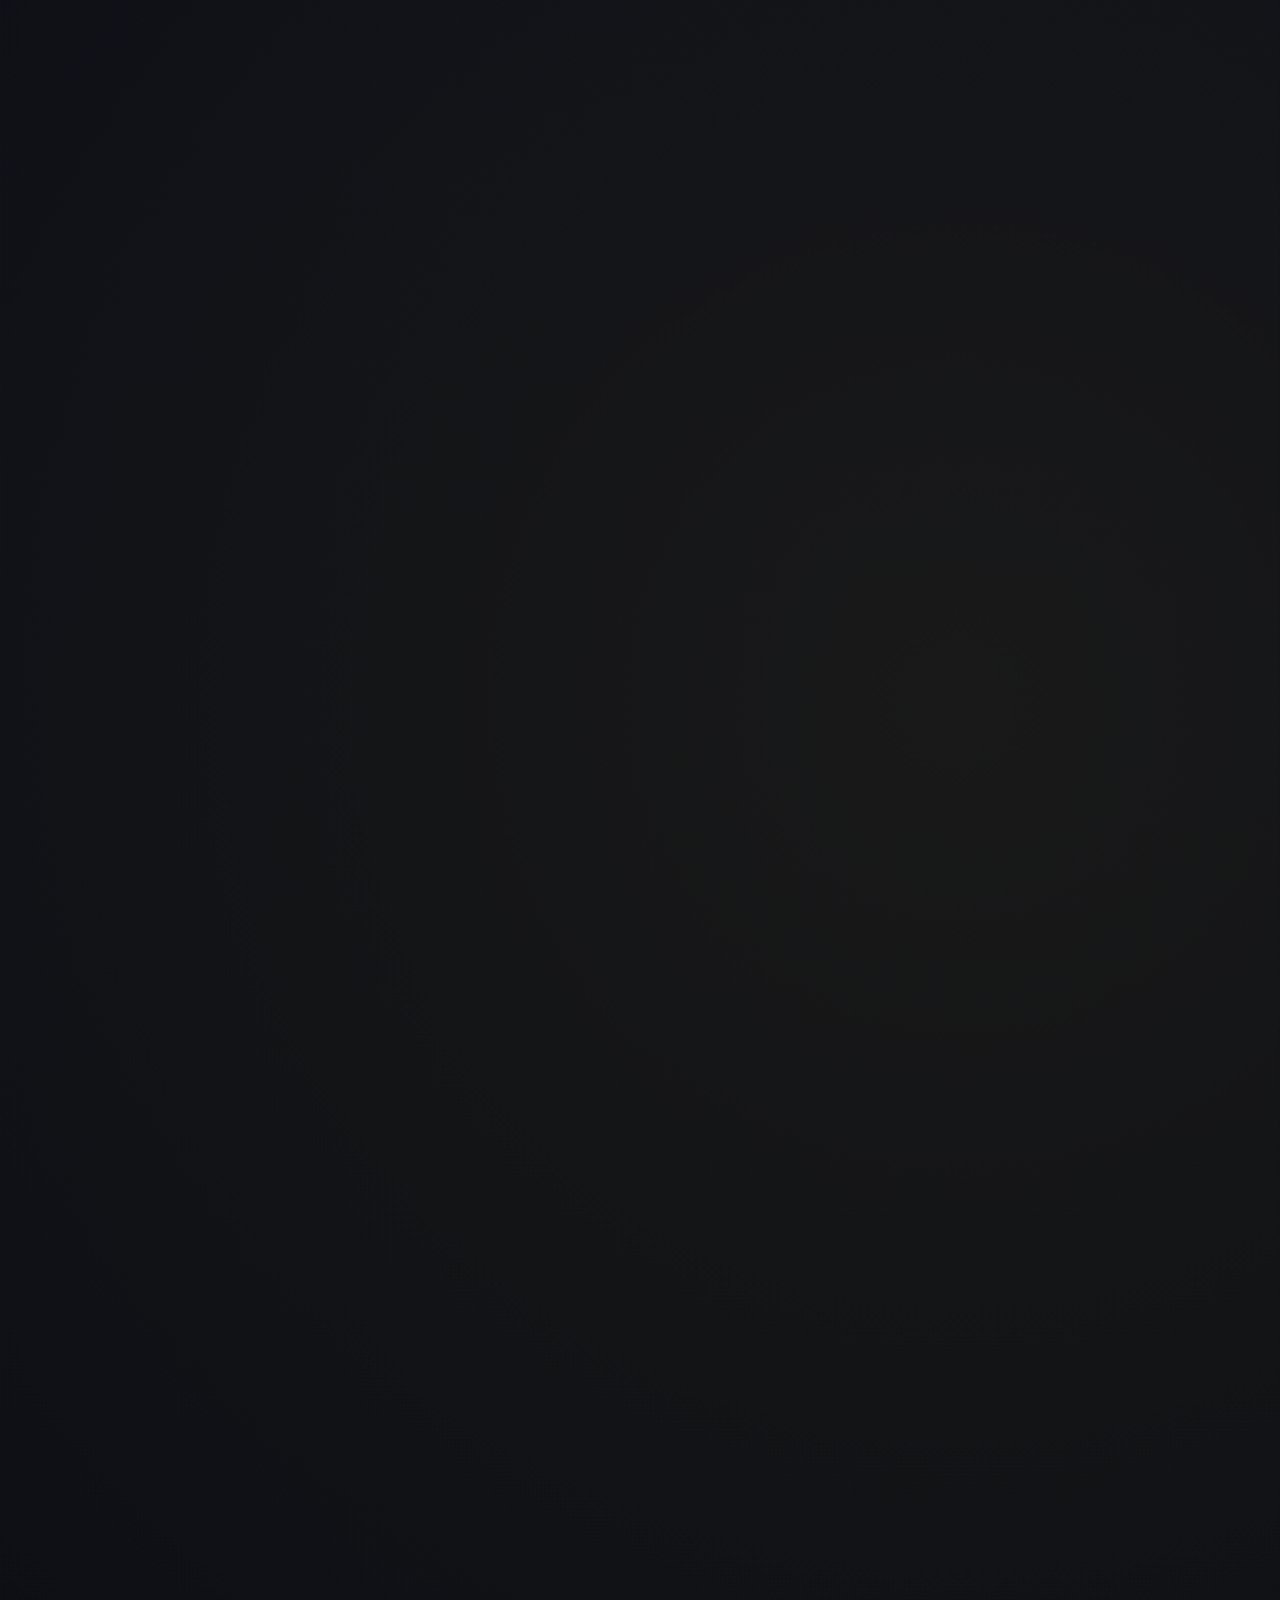
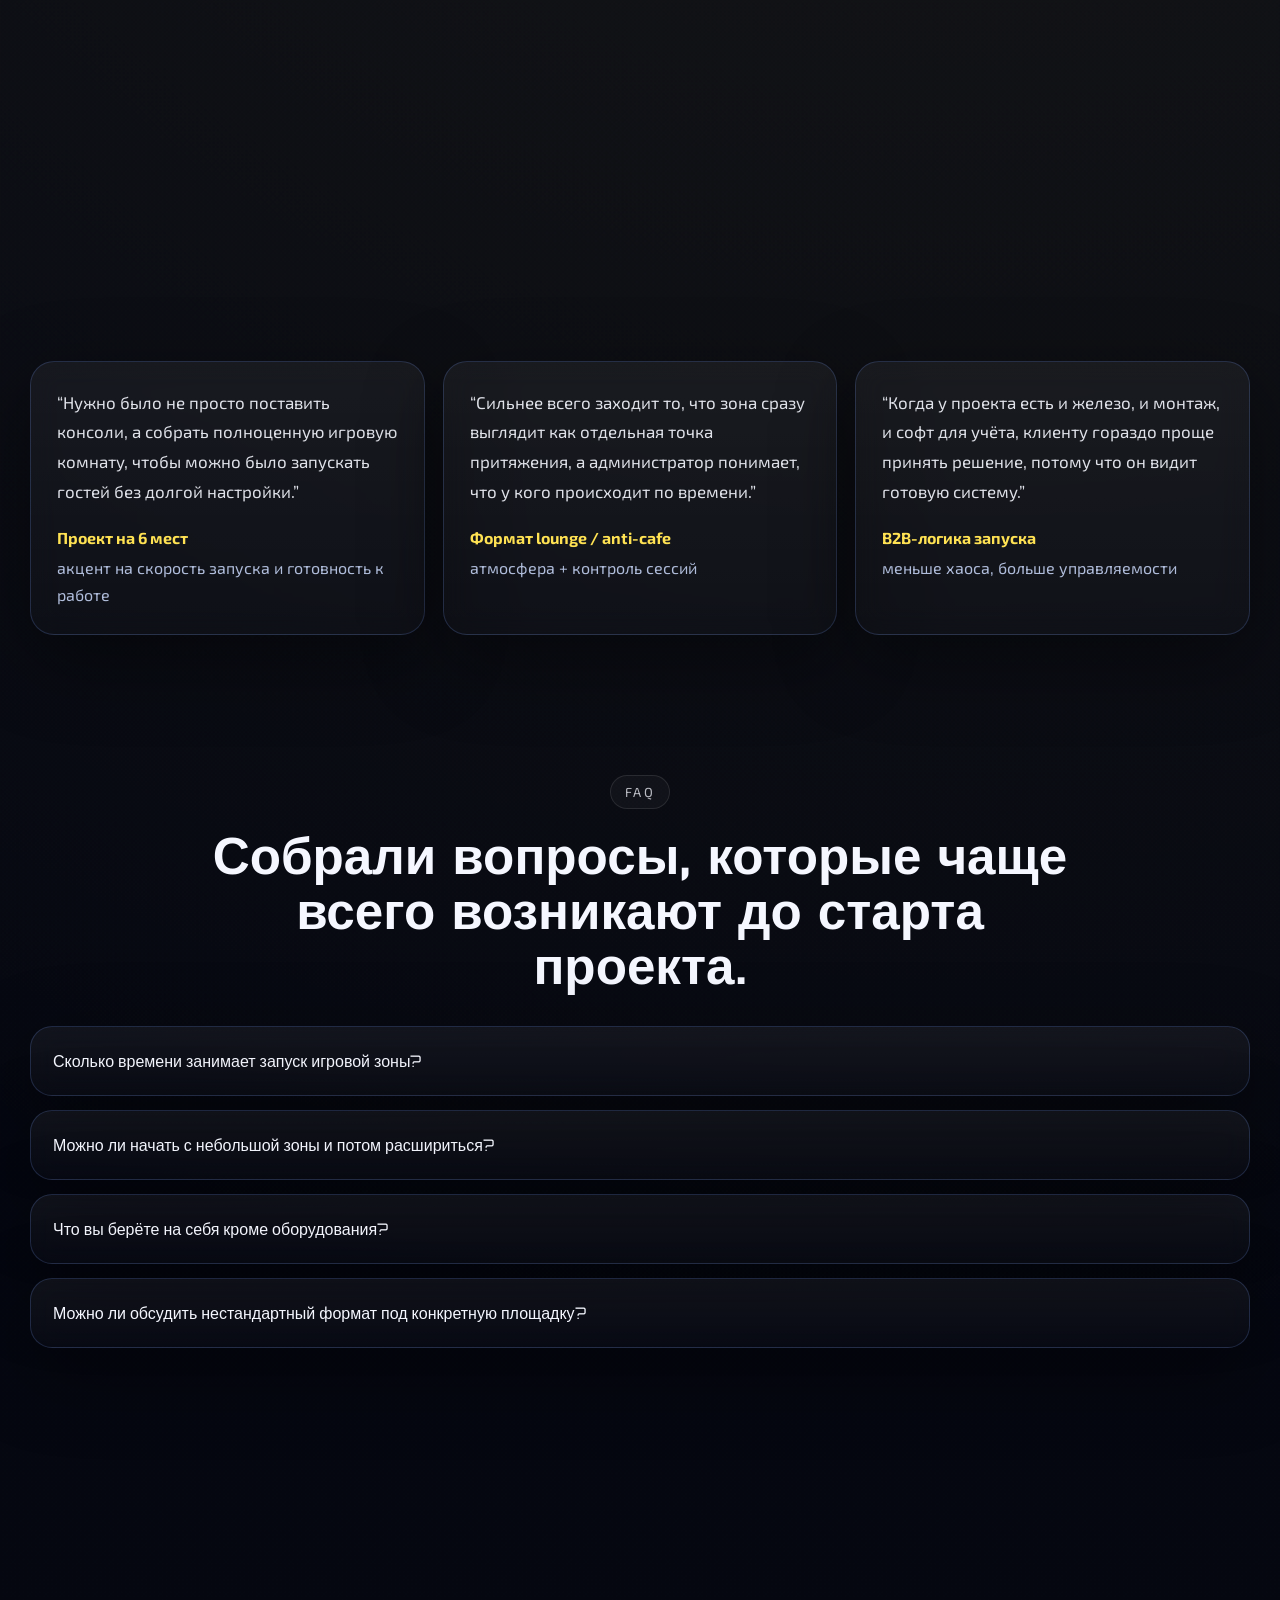
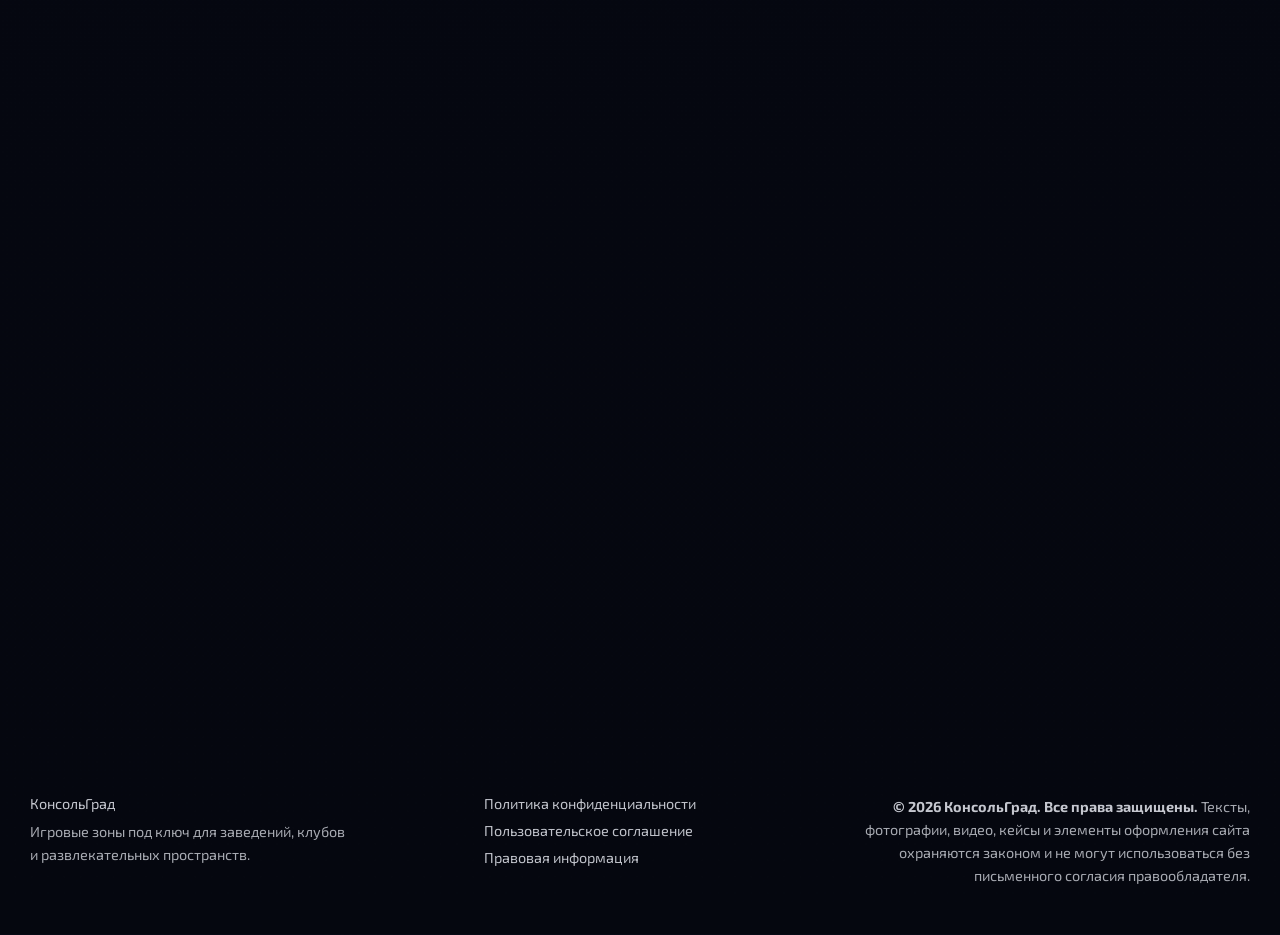
==== commit 2fd898ac: "Add legal pages and footer protections" ====
--- a/index.html
+++ b/index.html
@@ -8,6 +8,8 @@
     name="description"
     content="КонсольГрад создаёт игровые зоны под ключ для кафе, лаунжей, ТЦ и клубов: подбор оборудования, монтаж, запуск, атмосфера и собственное ПО для контроля игровых сессий."
   >
+  <meta name="author" content="КонсольГрад">
+  <meta name="copyright" content="КонсольГрад, 2026. Все права защищены.">
   <link rel="preconnect" href="https://fonts.googleapis.com">
   <link rel="preconnect" href="https://fonts.gstatic.com" crossorigin>
   <link href="https://fonts.googleapis.com/css2?family=Orbitron:wght@500;700;800&family=Exo+2:wght@400;500;600;700&display=swap" rel="stylesheet">
@@ -728,9 +730,18 @@
     </main>
 
     <footer class="footer">
-      <div>
+      <div class="footer__brand">
         <p>КонсольГрад</p>
         <span>Игровые зоны под ключ для заведений, клубов и развлекательных пространств.</span>
+      </div>
+      <div class="footer__links">
+        <a href="./privacy.html">Политика конфиденциальности</a>
+        <a href="./terms.html">Пользовательское соглашение</a>
+        <a href="./legal.html">Правовая информация</a>
+      </div>
+      <div class="footer__note">
+        <strong>© 2026 КонсольГрад. Все права защищены.</strong>
+        <span>Тексты, фотографии, видео, кейсы и элементы оформления сайта охраняются законом и не могут использоваться без письменного согласия правообладателя.</span>
       </div>
     </footer>
 
--- a/styles.css
+++ b/styles.css
@@ -2369,12 +2369,23 @@
 }
 
 .footer {
-  padding: 16px 0 48px;
+  padding: 18px 0 48px;
   display: flex;
   justify-content: space-between;
-  gap: 18px;
+  gap: 24px;
+  align-items: flex-start;
   color: rgba(245, 247, 255, 0.56);
   font-size: 0.9rem;
+}
+
+.footer__brand,
+.footer__links,
+.footer__note {
+  min-width: 0;
+}
+
+.footer__brand {
+  max-width: 320px;
 }
 
 .footer p,
@@ -2391,6 +2402,94 @@
 .footer__note {
   max-width: 420px;
   text-align: right;
+}
+
+.footer__links {
+  display: grid;
+  gap: 10px;
+}
+
+.footer__links a {
+  color: rgba(245, 247, 255, 0.78);
+  transition: color 180ms ease;
+}
+
+.footer__links a:hover {
+  color: var(--text);
+}
+
+.legal-page {
+  padding-top: 26px;
+  padding-bottom: 72px;
+}
+
+.legal-layout {
+  display: grid;
+  gap: 22px;
+}
+
+.legal-card {
+  padding: 28px;
+  border-radius: calc(var(--radius-xl) - 6px);
+  border: 1px solid rgba(255, 255, 255, 0.08);
+  background:
+    linear-gradient(180deg, rgba(255, 255, 255, 0.04), rgba(255, 255, 255, 0.015)),
+    rgba(8, 13, 30, 0.86);
+  box-shadow: var(--shadow);
+}
+
+.legal-card h2,
+.legal-card h3 {
+  margin: 0 0 14px;
+  font-family: "Orbitron", "Segoe UI", sans-serif;
+}
+
+.legal-card h2 {
+  font-size: clamp(1.4rem, 2.4vw, 2rem);
+}
+
+.legal-card h3 {
+  font-size: 1.02rem;
+  color: var(--yellow);
+  letter-spacing: 0.04em;
+  text-transform: uppercase;
+}
+
+.legal-card p,
+.legal-card li {
+  color: var(--muted);
+  font-size: 1rem;
+  line-height: 1.75;
+}
+
+.legal-card ul {
+  margin: 0;
+  padding-left: 20px;
+}
+
+.legal-card p:last-child,
+.legal-card ul:last-child {
+  margin-bottom: 0;
+}
+
+.legal-meta {
+  display: grid;
+  gap: 12px;
+}
+
+.legal-meta strong {
+  color: var(--text);
+}
+
+.legal-inline-links {
+  display: flex;
+  flex-wrap: wrap;
+  gap: 10px 14px;
+  margin-top: 10px;
+}
+
+.legal-inline-links a {
+  color: var(--blue);
 }
 
 .mobile-cta {
@@ -2717,6 +2816,10 @@
     text-align: left;
   }
 
+  .footer {
+    flex-direction: column;
+  }
+
   .brief-options {
     grid-template-columns: 1fr;
   }
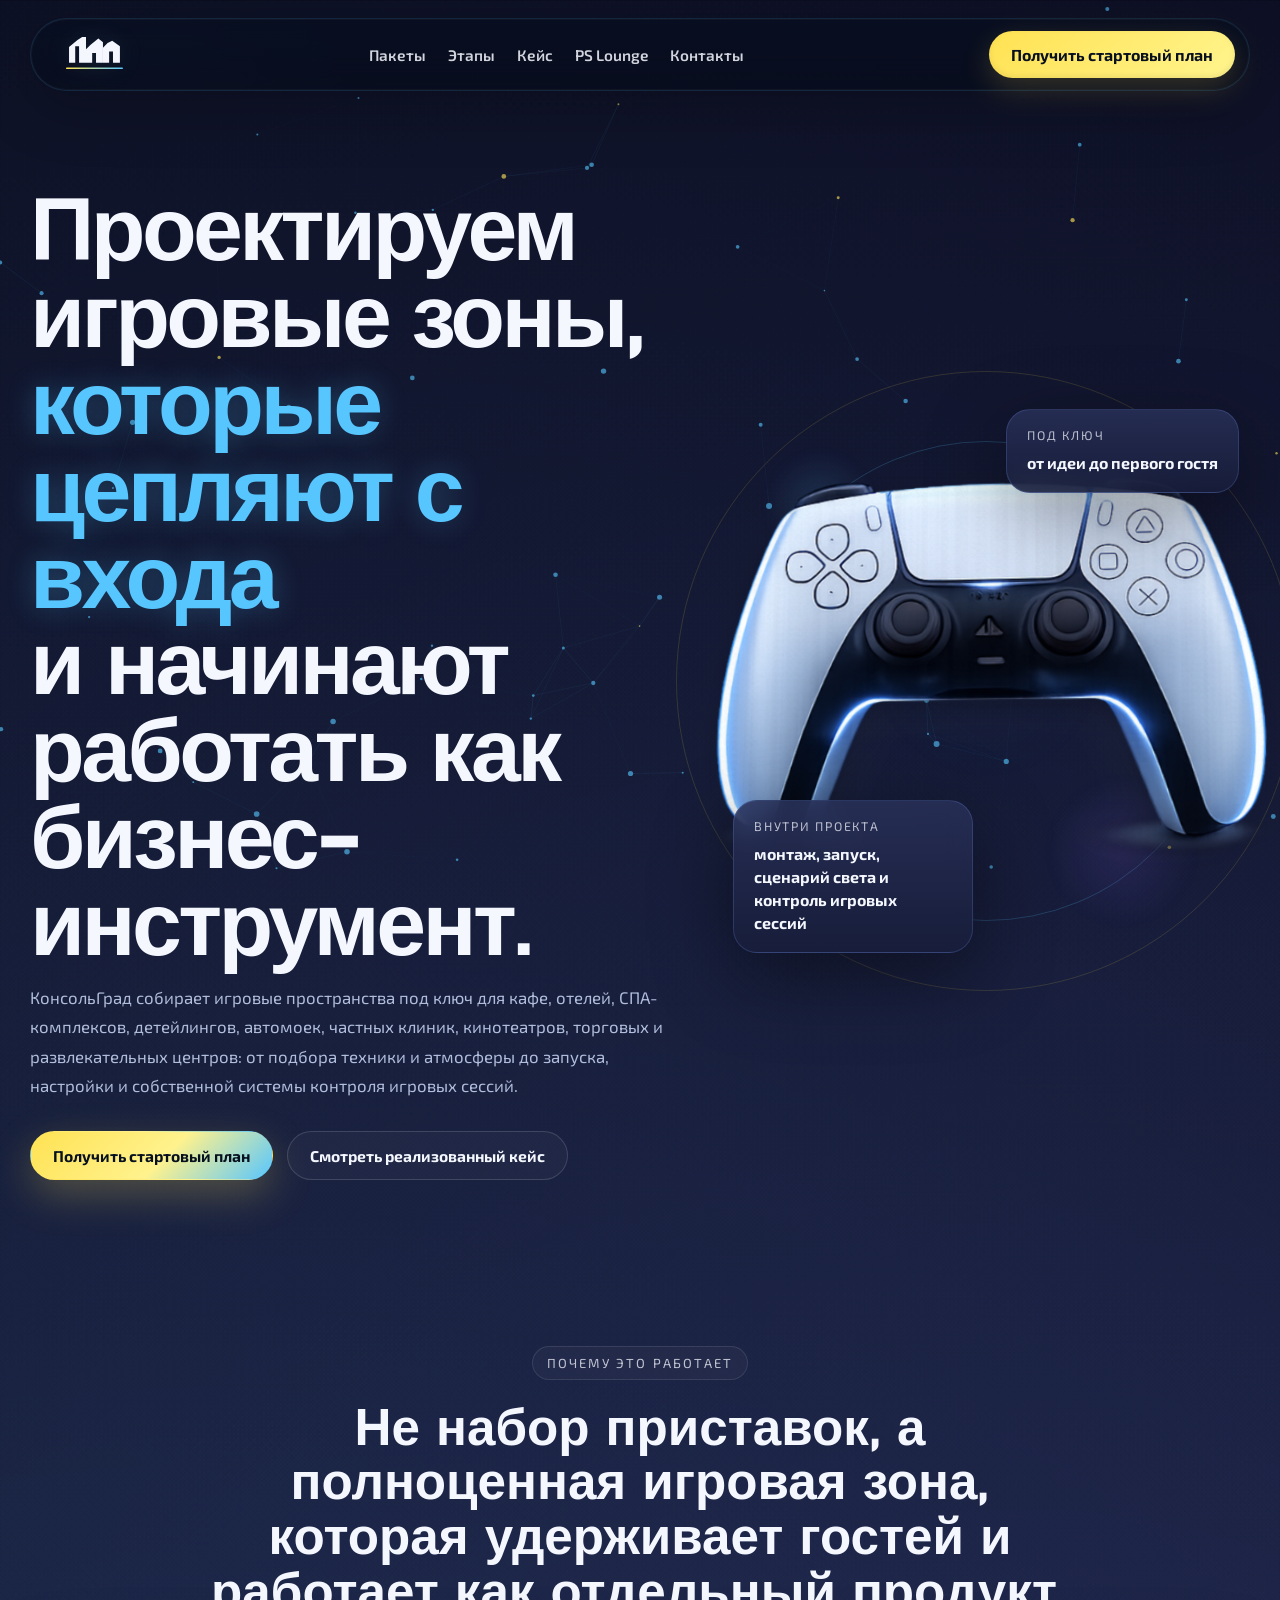
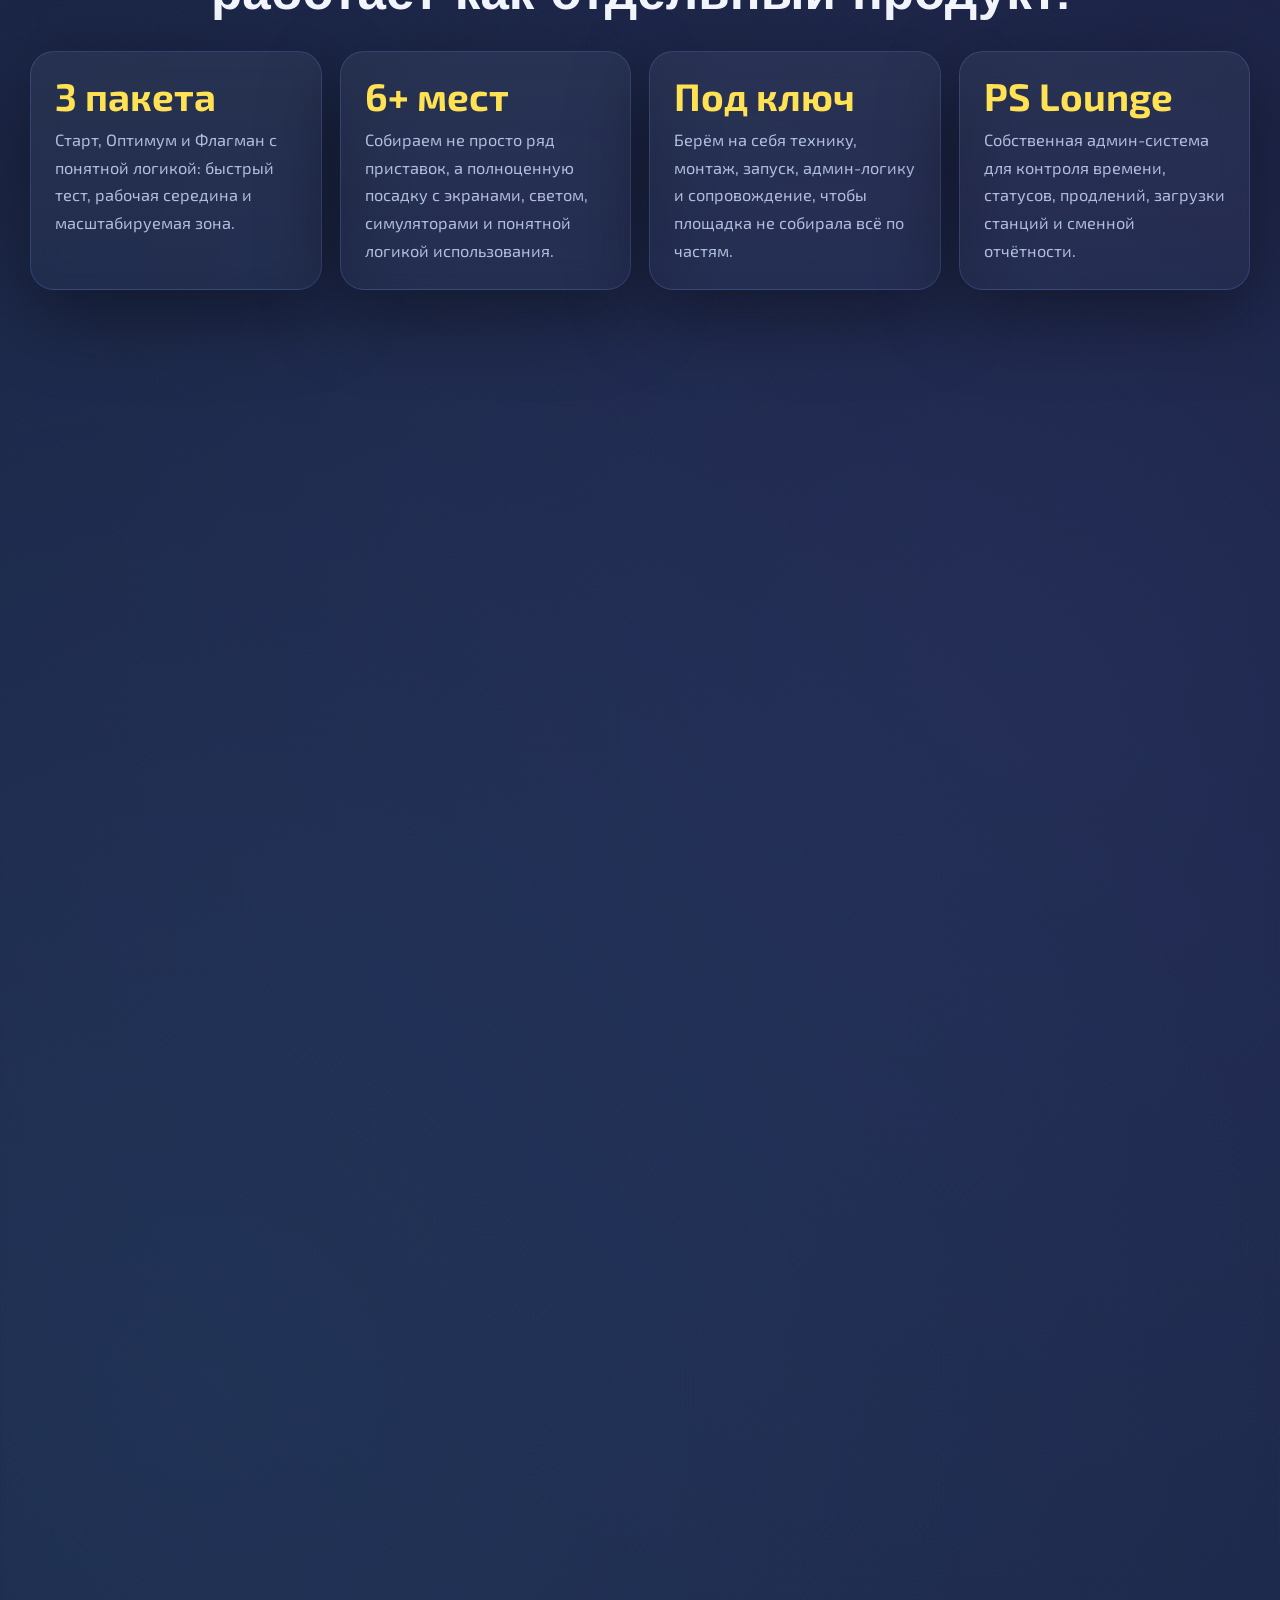
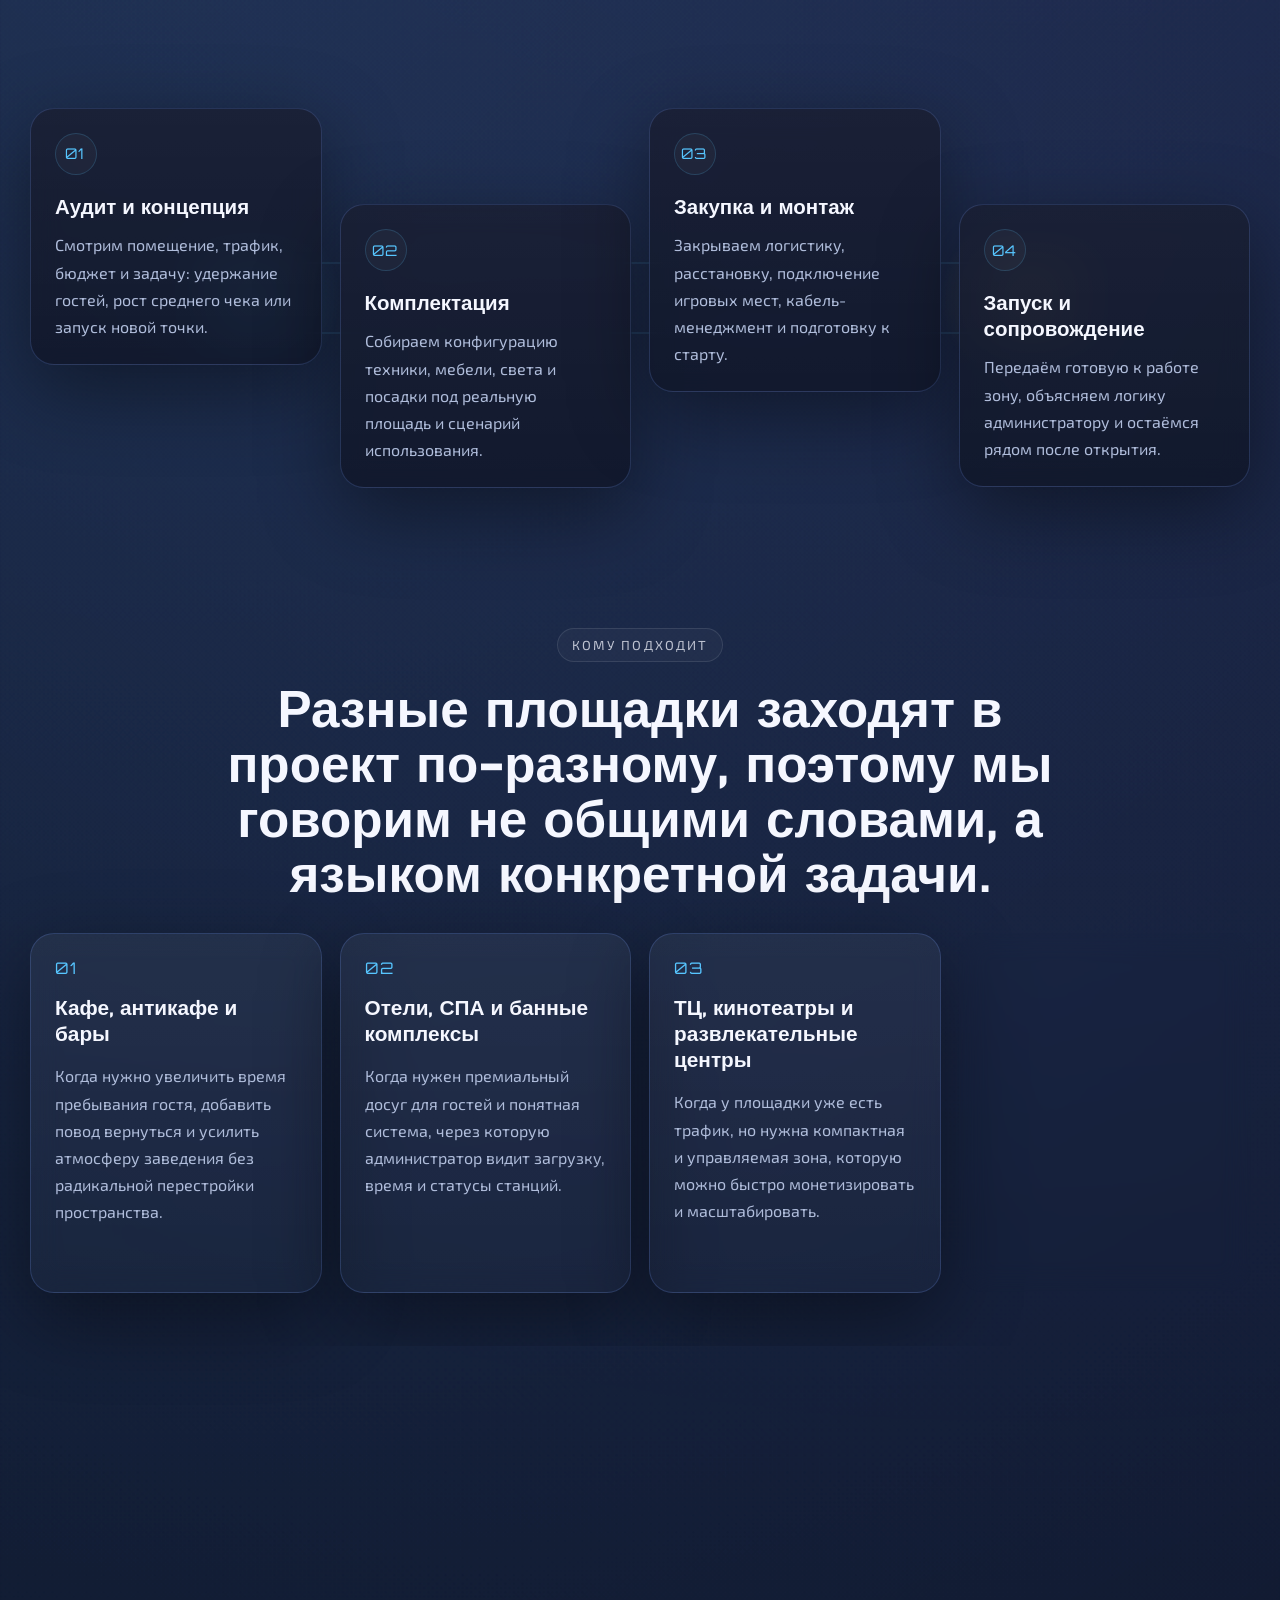
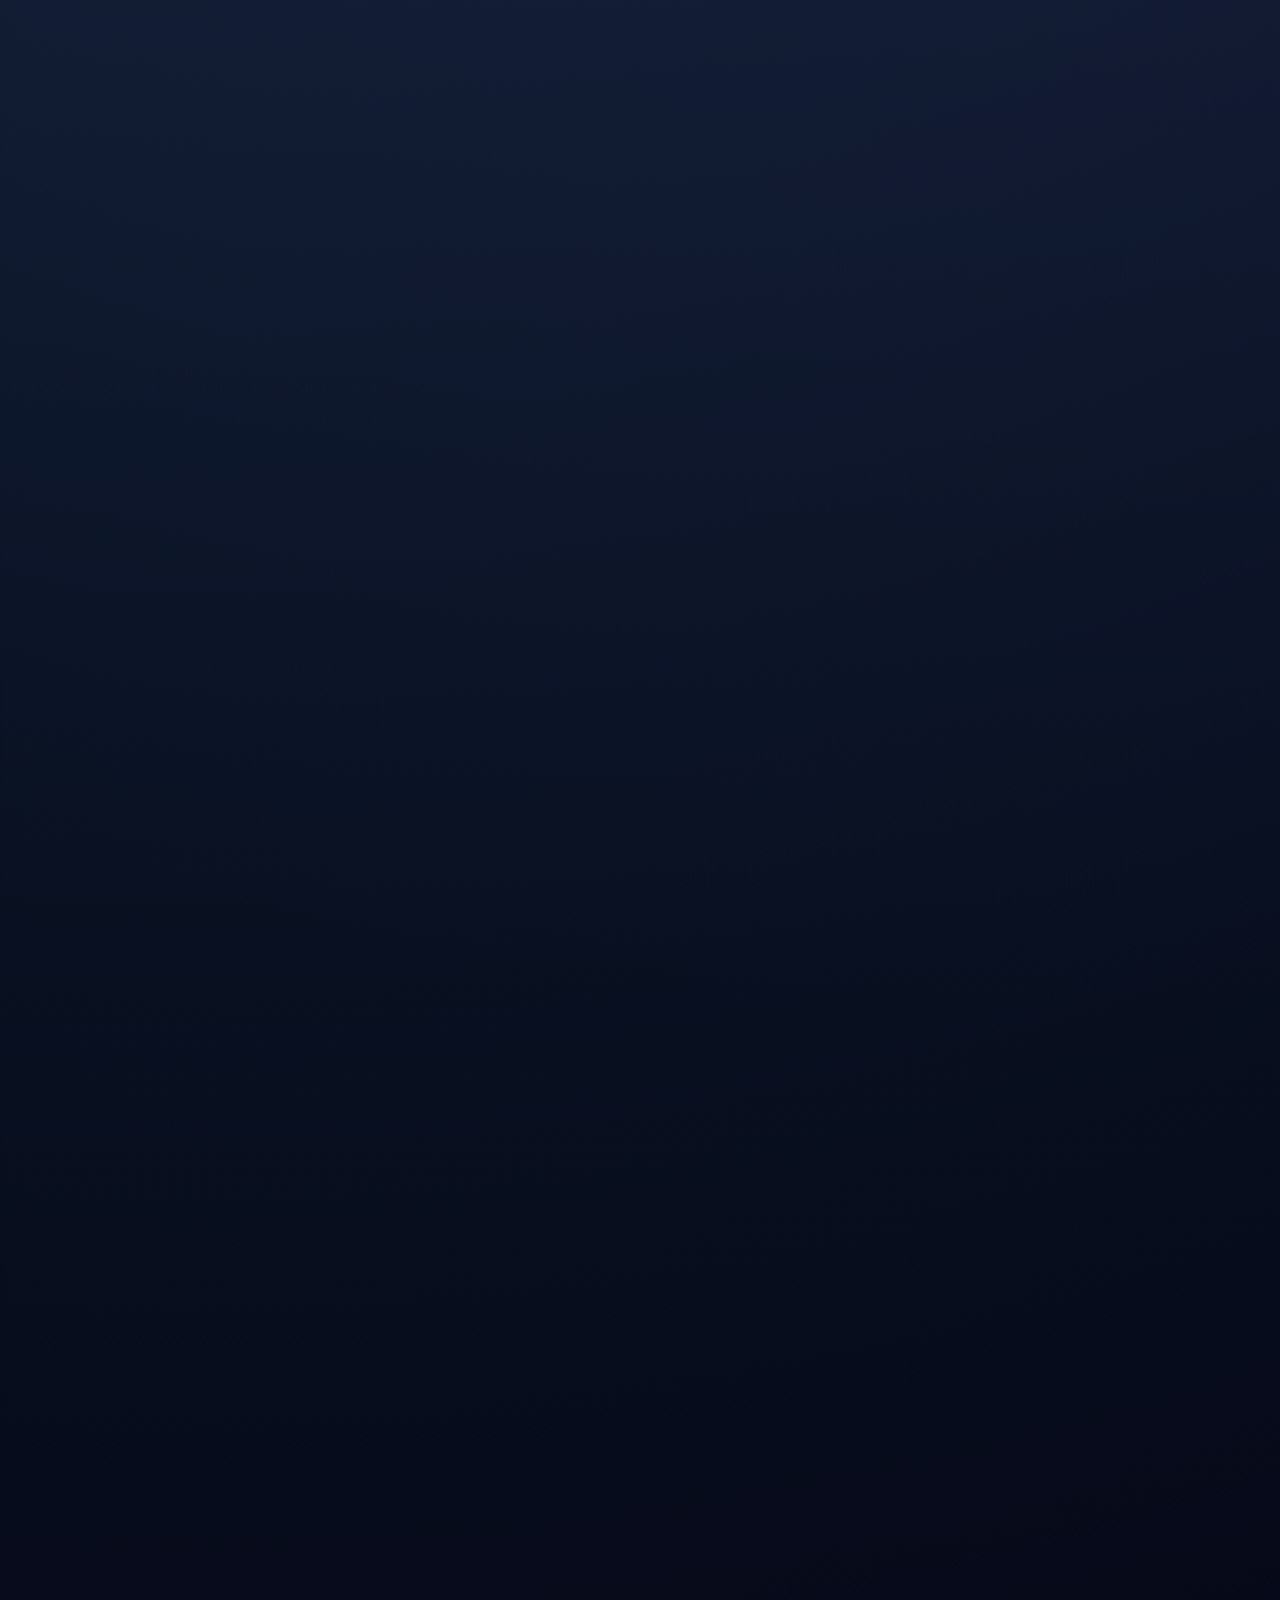
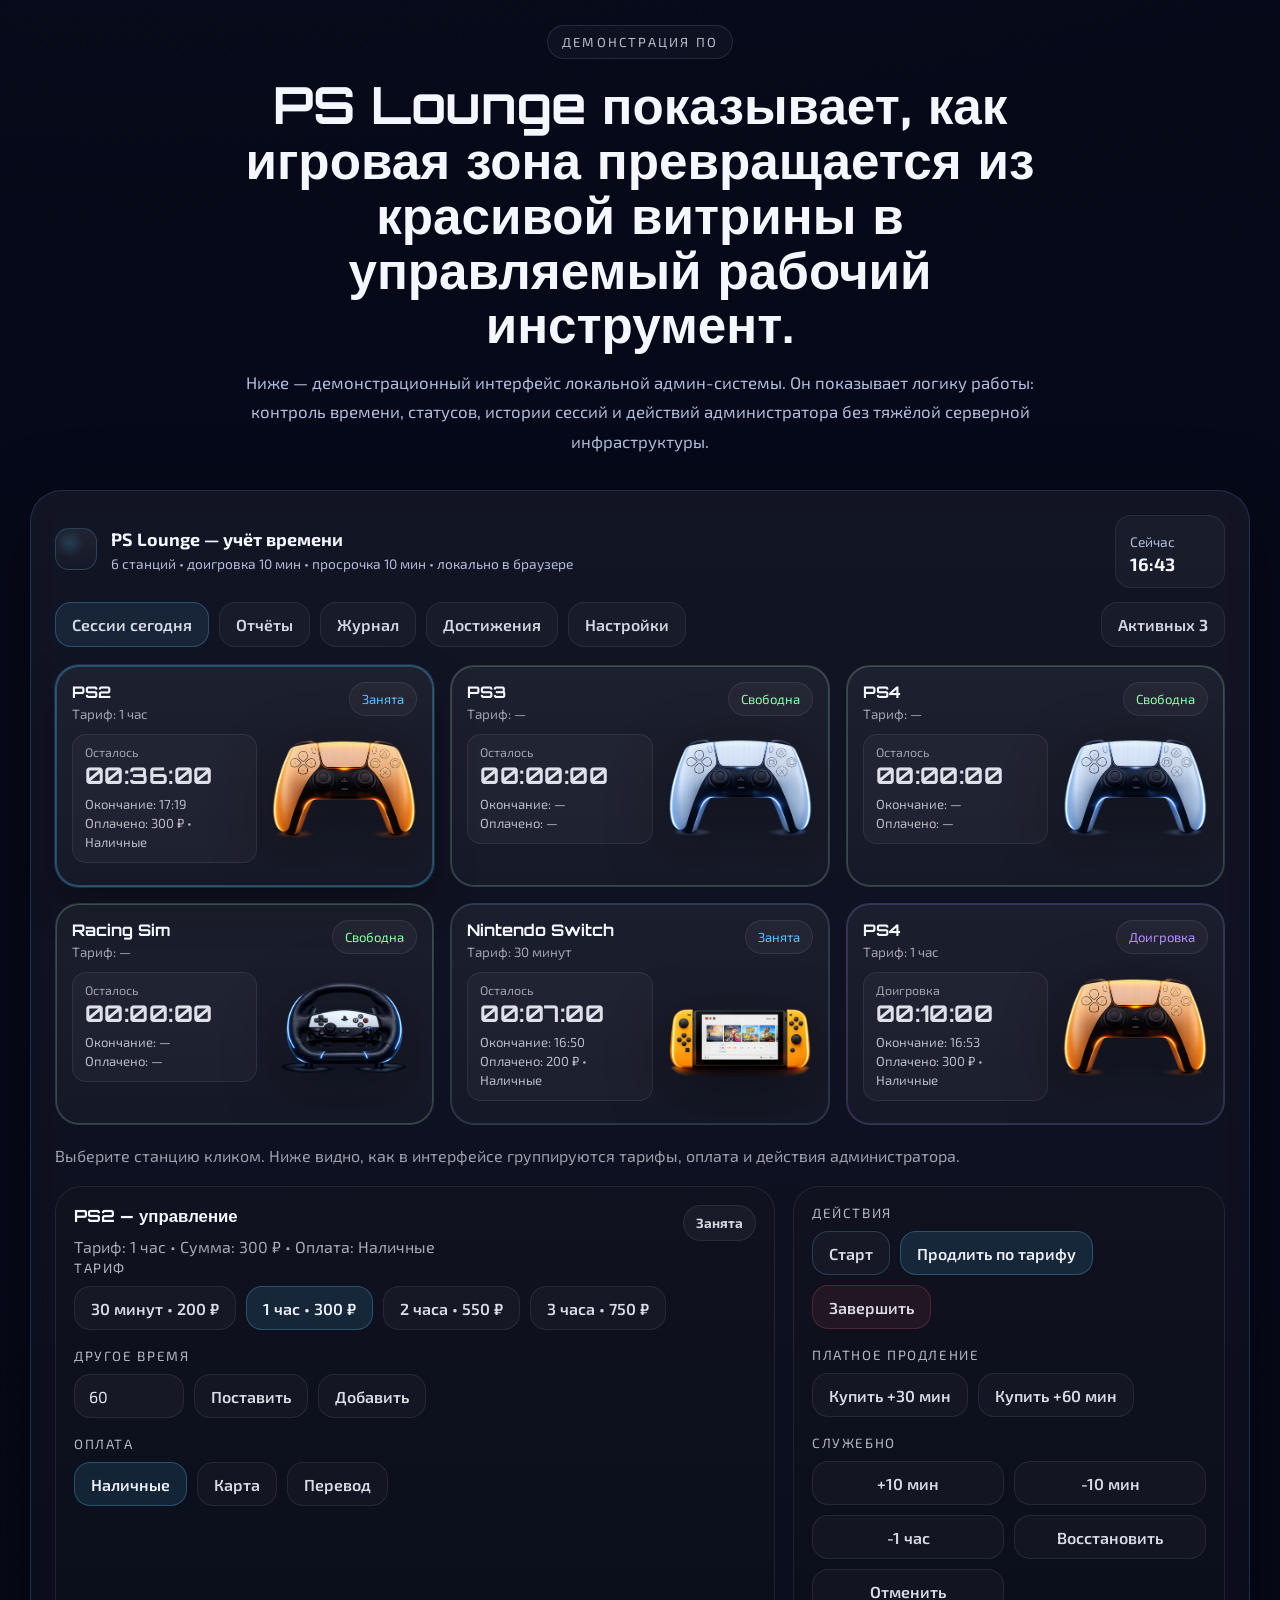
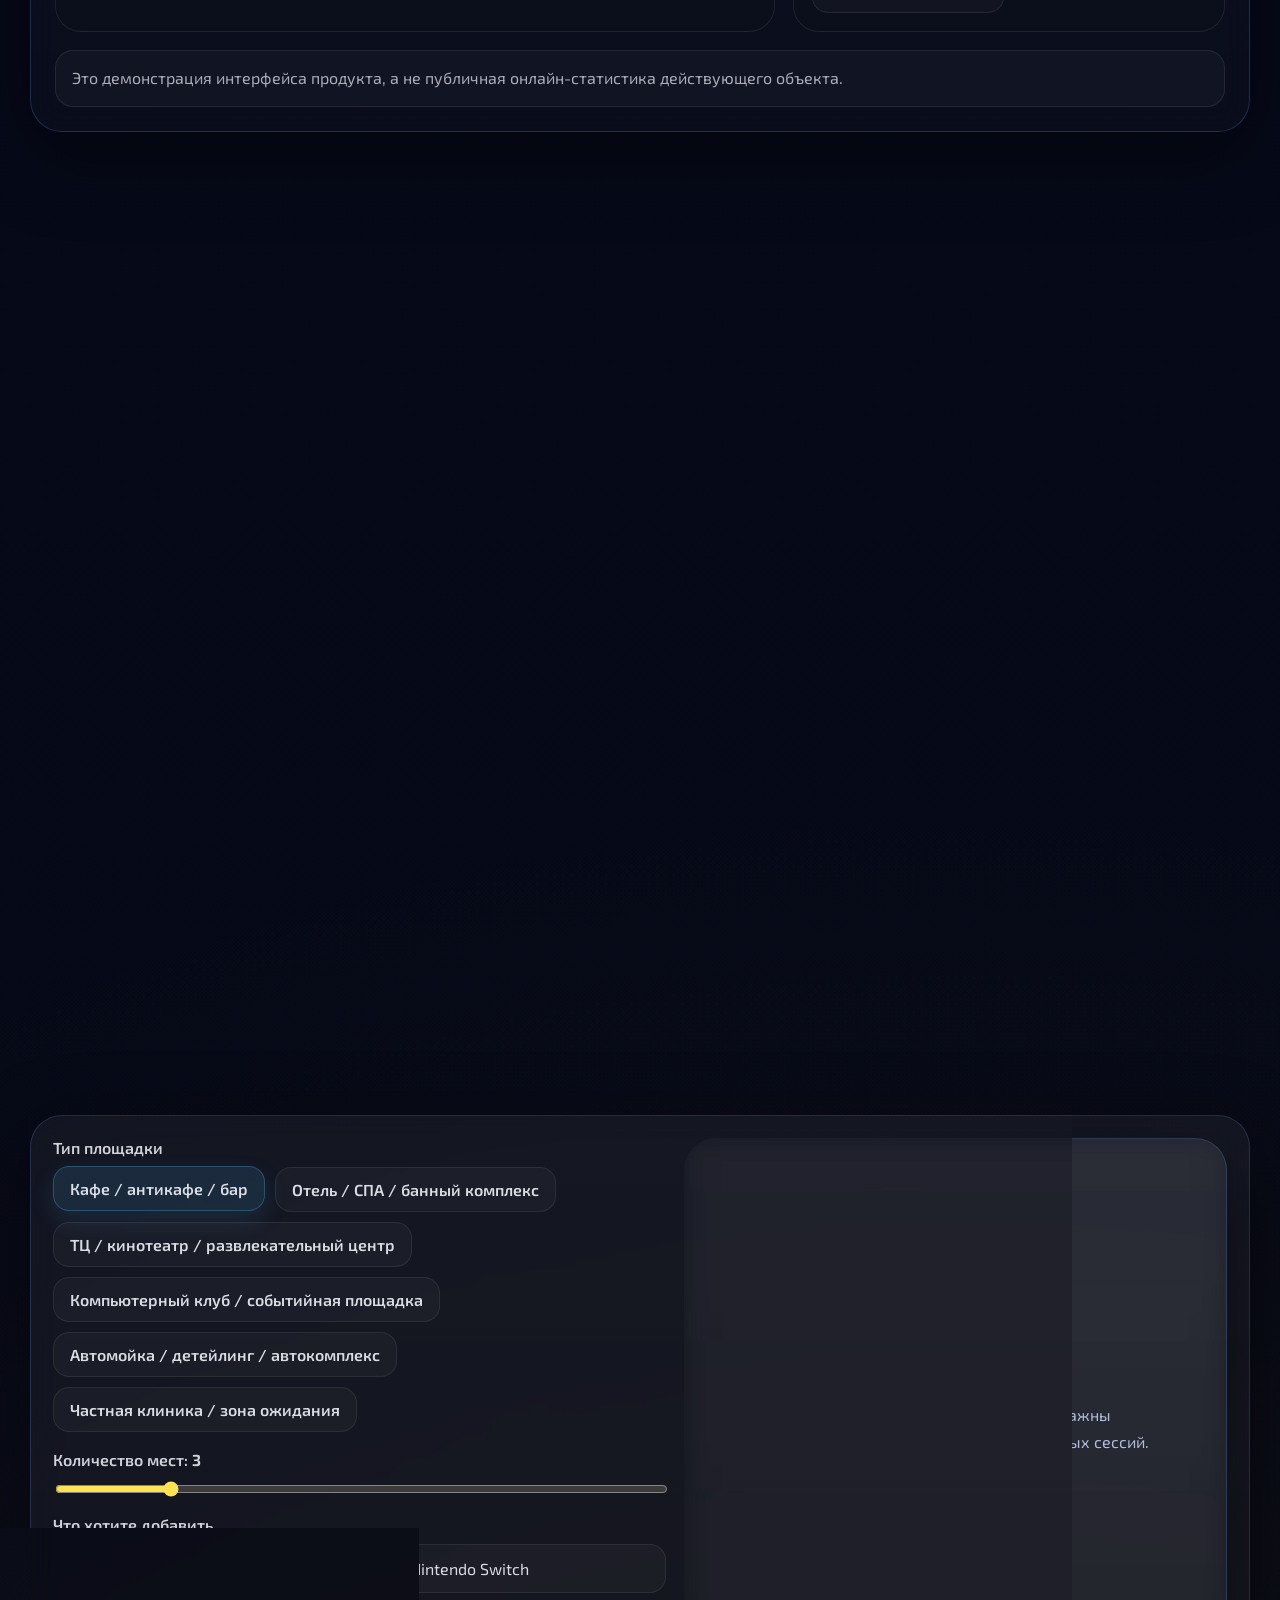
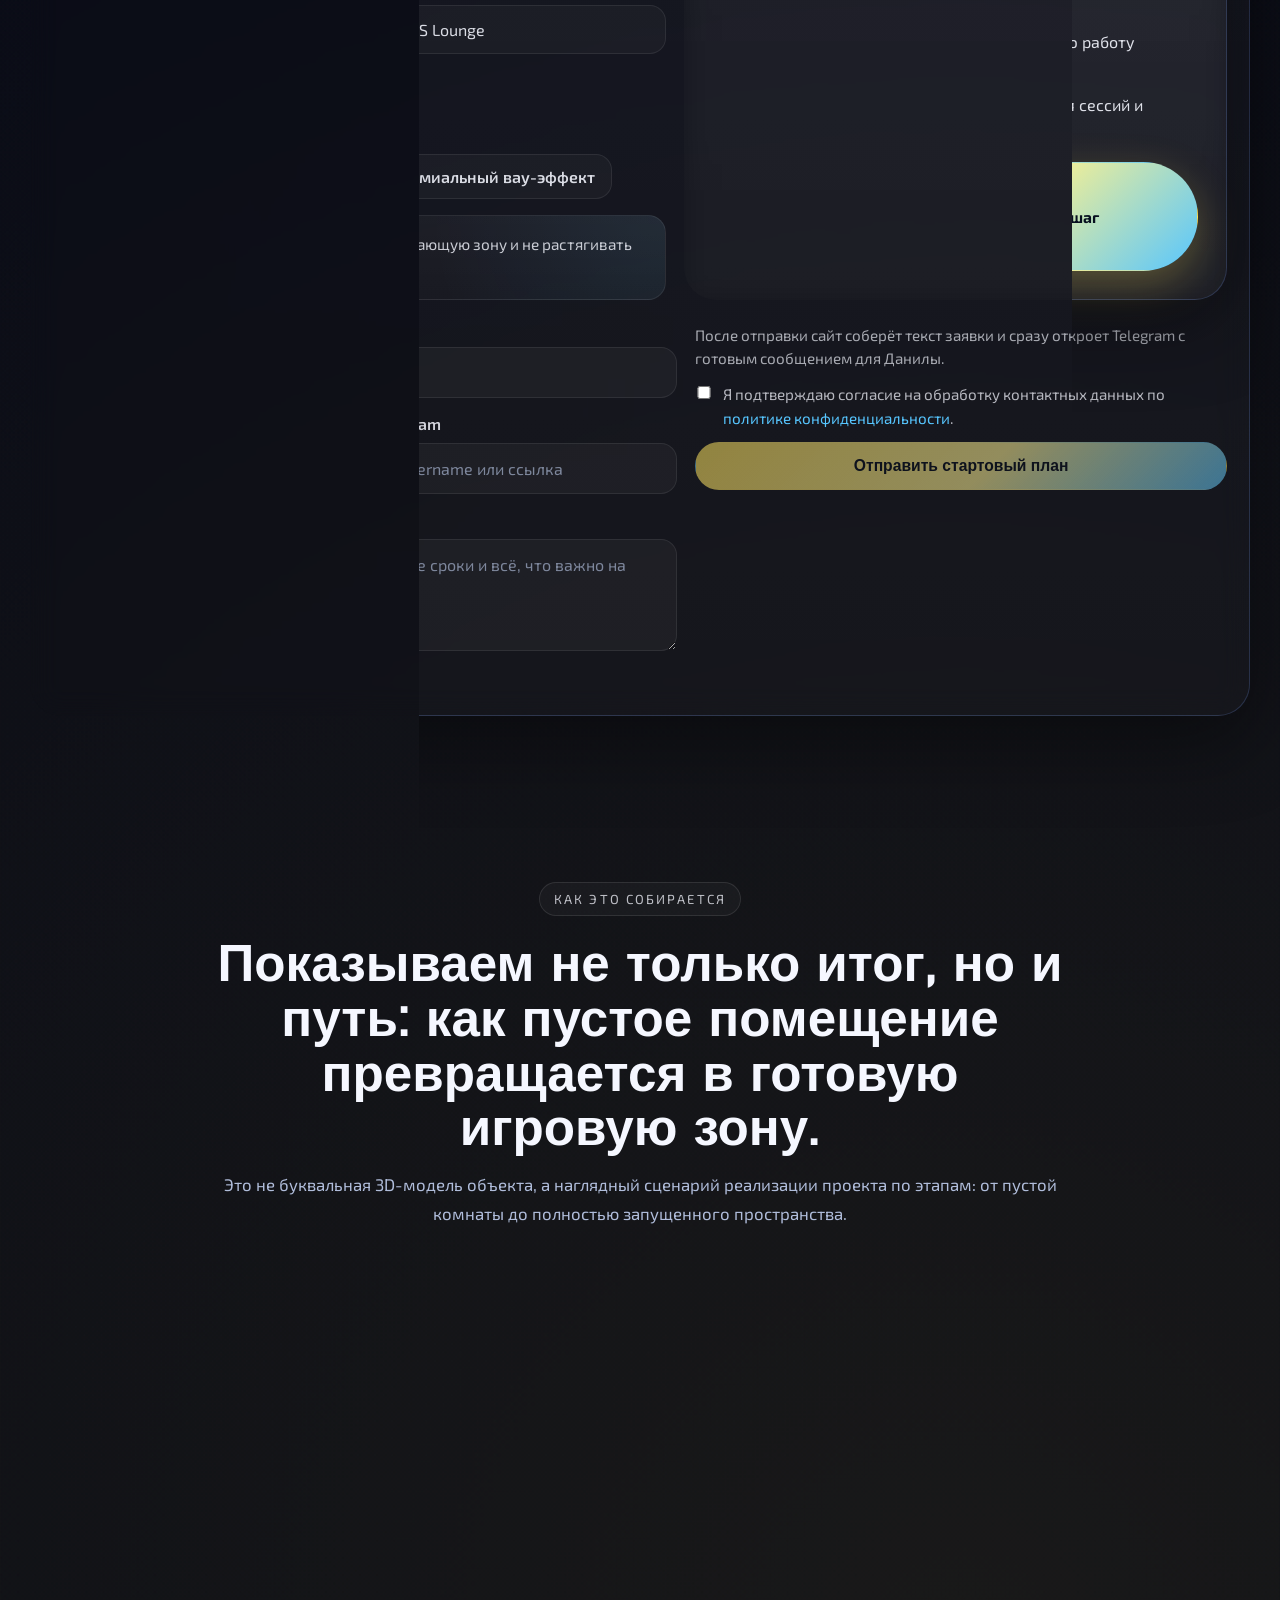
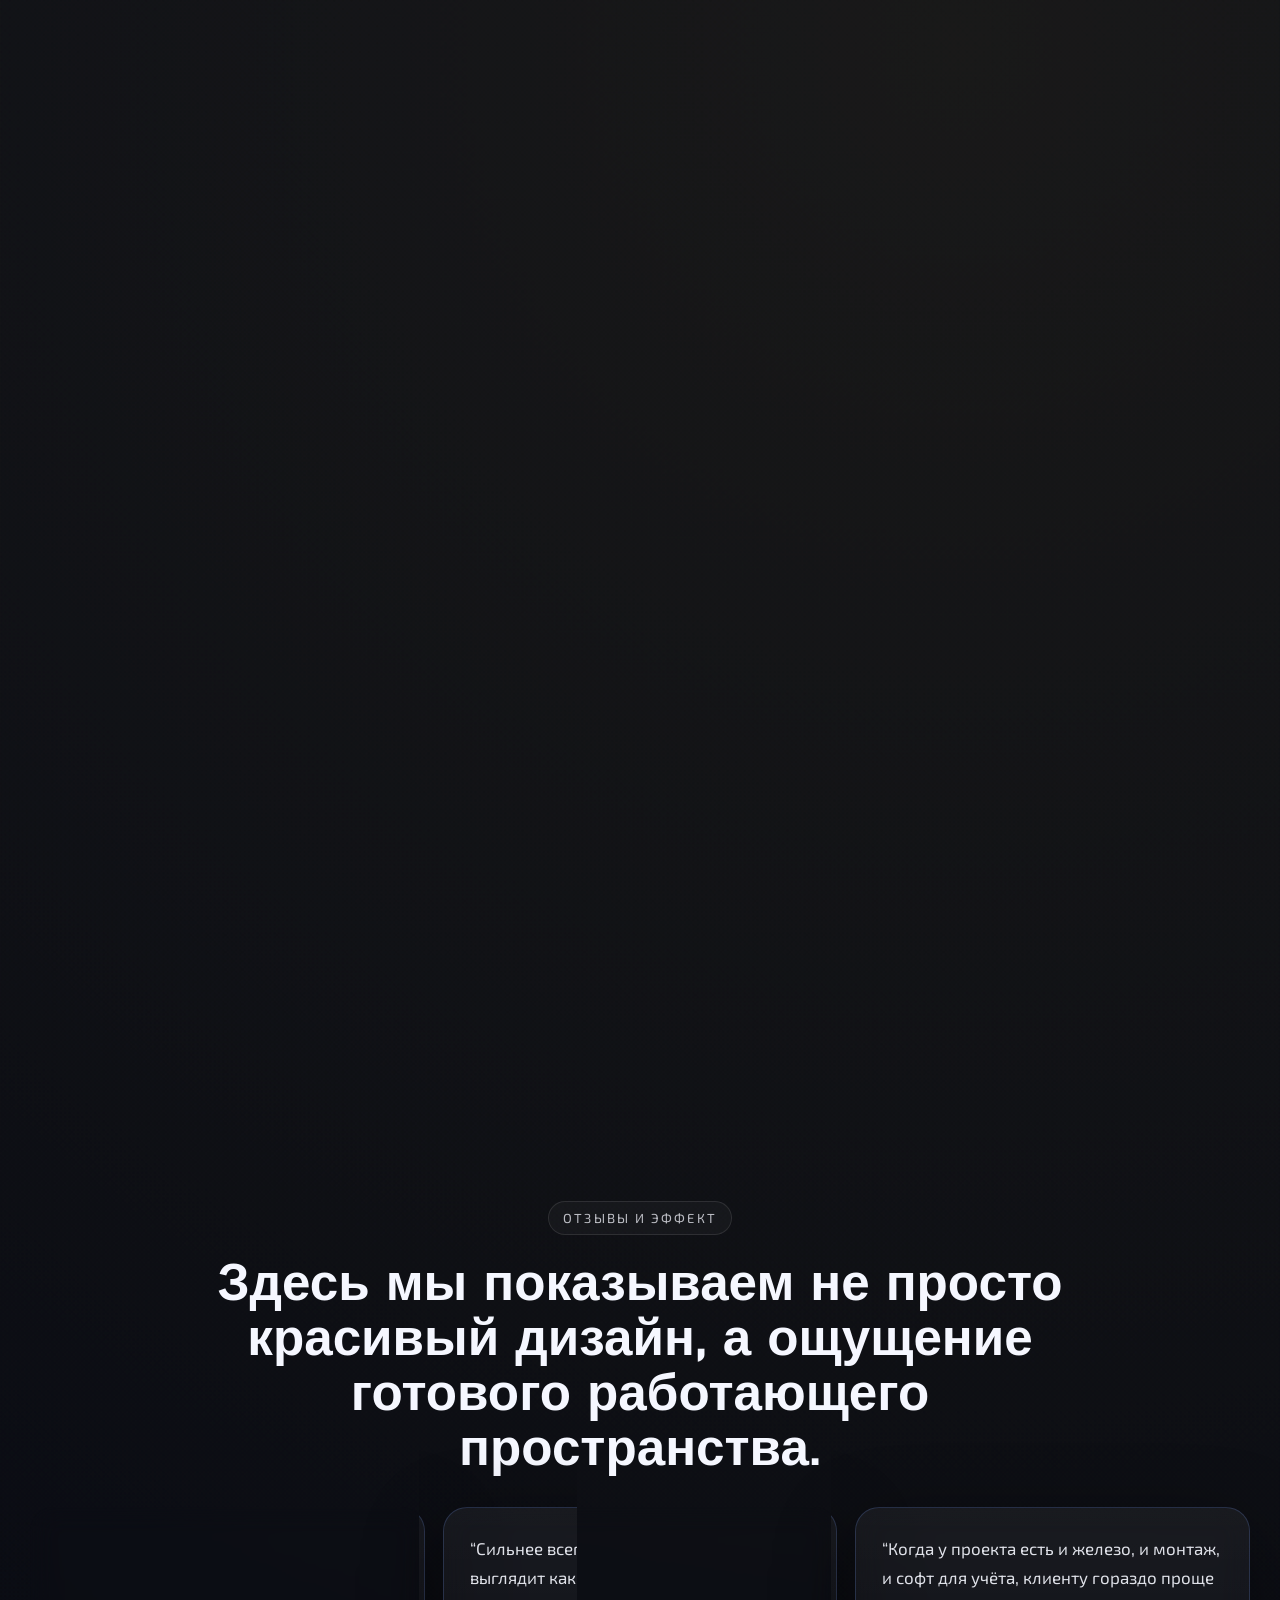
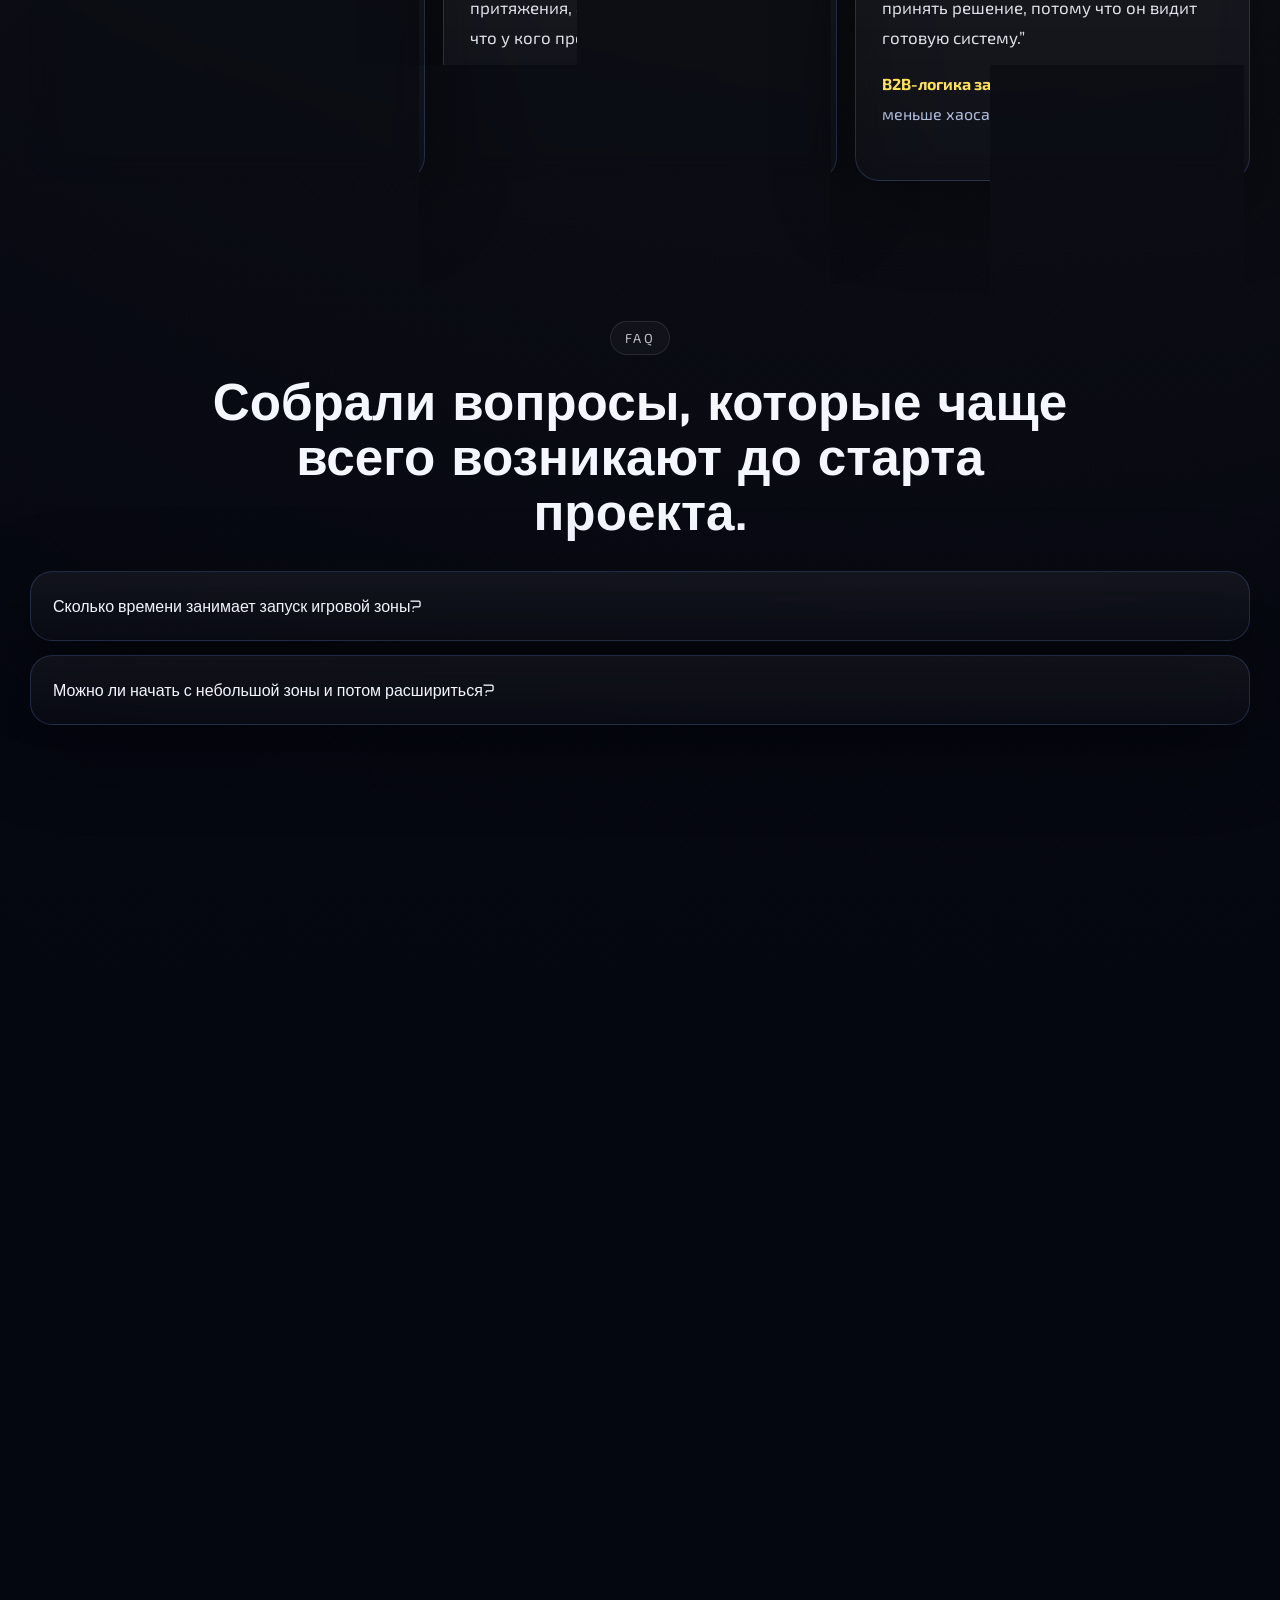
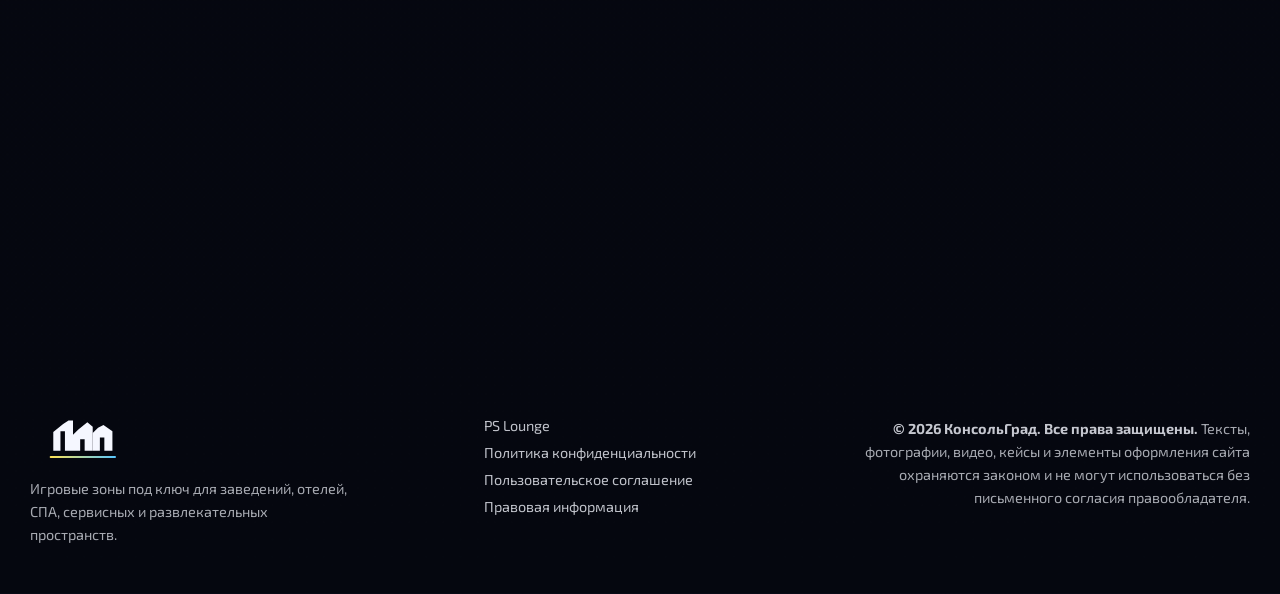
==== commit 5b93d8f1: "Upgrade landing lead flow and PS Lounge pages" ====
--- a/index.html
+++ b/index.html
@@ -3,17 +3,114 @@
 <head>
   <meta charset="UTF-8">
   <meta name="viewport" content="width=device-width, initial-scale=1.0">
-  <title>КонсольГрад — игровые зоны под ключ</title>
+  <title>Игровые зоны под ключ для заведений, отелей, СПА и развлекательных площадок — КонсольГрад</title>
   <meta
     name="description"
-    content="КонсольГрад создаёт игровые зоны под ключ для кафе, лаунжей, ТЦ и клубов: подбор оборудования, монтаж, запуск, атмосфера и собственное ПО для контроля игровых сессий."
+    content="КонсольГрад проектирует и запускает игровые зоны под ключ для заведений, отелей, СПА, ТЦ, кинотеатров и сервисных площадок: подбор оборудования, монтаж, запуск и PS Lounge для контроля сессий."
   >
+  <meta name="robots" content="index,follow,max-image-preview:large">
   <meta name="author" content="КонсольГрад">
   <meta name="copyright" content="КонсольГрад, 2026. Все права защищены.">
+  <link rel="canonical" href="https://andreyqwerty365-netizen.github.io/">
+  <link rel="icon" href="./favicon.svg" type="image/svg+xml">
+  <meta property="og:locale" content="ru_RU">
+  <meta property="og:type" content="website">
+  <meta property="og:title" content="КонсольГрад — игровые зоны под ключ для заведений и развлекательных площадок">
+  <meta property="og:description" content="Проектируем и запускаем игровые зоны под ключ: пакеты запуска, реализованный кейс, контакты, стартовый план и отдельная страница продукта PS Lounge.">
+  <meta property="og:url" content="https://andreyqwerty365-netizen.github.io/">
+  <meta property="og:site_name" content="КонсольГрад">
+  <meta property="og:image" content="https://andreyqwerty365-netizen.github.io/assets/cases/spa-lounge/case-01.png">
+  <meta property="og:image:alt" content="Игровая lounge-зона КонсольГрад с PlayStation-станциями">
+  <meta name="twitter:card" content="summary_large_image">
+  <meta name="twitter:title" content="КонсольГрад — игровые зоны под ключ">
+  <meta name="twitter:description" content="Лендинг КонсольГрад: пакеты запуска, реализованный кейс, стартовый план и прямые контакты.">
+  <meta name="twitter:image" content="https://andreyqwerty365-netizen.github.io/assets/cases/spa-lounge/case-01.png">
   <link rel="preconnect" href="https://fonts.googleapis.com">
   <link rel="preconnect" href="https://fonts.gstatic.com" crossorigin>
   <link href="https://fonts.googleapis.com/css2?family=Orbitron:wght@500;700;800&family=Exo+2:wght@400;500;600;700&display=swap" rel="stylesheet">
   <link rel="stylesheet" href="./styles.css">
+  <script>
+    window.CONSOLEGRAD_CONFIG = {
+      siteUrl: "https://andreyqwerty365-netizen.github.io/",
+      formEndpoint: "",
+      gaMeasurementId: "",
+      yandexMetrikaId: "",
+      telegramUrl: "https://t.me/KonsolGrad",
+      briefTelegramUrl: "+79778662724",
+      telegramShareUrl: "https://t.me/share/url",
+      vkUrl: "https://vk.ru/club237339856"
+    };
+  </script>
+  <script type="application/ld+json">
+    {
+      "@context": "https://schema.org",
+      "@type": "Organization",
+      "name": "КонсольГрад",
+      "url": "https://andreyqwerty365-netizen.github.io/",
+      "logo": "https://andreyqwerty365-netizen.github.io/assets/brand/consolegrad-mark.svg",
+      "description": "КонсольГрад проектирует и запускает игровые зоны под ключ для заведений, отелей, СПА, ТЦ и развлекательных площадок.",
+      "sameAs": [
+        "https://t.me/KonsolGrad",
+        "https://vk.ru/club237339856"
+      ],
+      "contactPoint": [
+        {
+          "@type": "ContactPoint",
+          "telephone": "+7-993-336-06-88",
+          "contactType": "sales",
+          "areaServed": "RU",
+          "availableLanguage": ["ru"]
+        },
+        {
+          "@type": "ContactPoint",
+          "telephone": "+7-977-866-27-24",
+          "contactType": "sales",
+          "areaServed": "RU",
+          "availableLanguage": ["ru"]
+        }
+      ]
+    }
+  </script>
+  <script type="application/ld+json">
+    {
+      "@context": "https://schema.org",
+      "@type": "FAQPage",
+      "mainEntity": [
+        {
+          "@type": "Question",
+          "name": "Сколько времени занимает запуск игровой зоны?",
+          "acceptedAnswer": {
+            "@type": "Answer",
+            "text": "Срок зависит от состава проекта, но сначала согласуем формат и комплект, затем закрываем закупку, монтаж, настройку и передачу в работу. На первом созвоне можно быстро понять реалистичный диапазон сроков под вашу площадку."
+          }
+        },
+        {
+          "@type": "Question",
+          "name": "Можно ли начать с небольшой зоны и потом расшириться?",
+          "acceptedAnswer": {
+            "@type": "Answer",
+            "text": "Да. Логика пакетов позволяет стартовать с компактного формата, проверить спрос и затем расширить зону дополнительными местами, симуляторами или новыми форматами."
+          }
+        },
+        {
+          "@type": "Question",
+          "name": "Что вы берёте на себя кроме оборудования?",
+          "acceptedAnswer": {
+            "@type": "Answer",
+            "text": "Подбор комплекта, логистику, монтаж, настройку, подготовку к запуску, сценарии света и атмосферы, а также внедрение PS Lounge там, где это нужно для работы администратора и контроля сессий."
+          }
+        },
+        {
+          "@type": "Question",
+          "name": "Что происходит после отправки заявки?",
+          "acceptedAnswer": {
+            "@type": "Answer",
+            "text": "Мы получаем вводные по площадке и связываемся, чтобы уточнить задачи, формат запуска, состав зоны и следующий шаг: быстрый тест, основной пакет или флагманскую конфигурацию."
+          }
+        }
+      ]
+    }
+  </script>
 </head>
 <body>
   <canvas class="energy-grid" id="energy-grid" aria-hidden="true"></canvas>
@@ -21,7 +118,7 @@
   <div class="site-shell">
     <header class="topbar">
       <a class="brand" href="#hero">
-        <span class="brand__badge"></span>
+        <img class="brand__logo" src="./assets/brand/consolegrad-mark.svg" alt="Логотип КонсольГрад">
         <span class="brand__text">
           <strong>КонсольГрад</strong>
           <span>игровые зоны под ключ</span>
@@ -49,7 +146,7 @@
       </nav>
 
       <div class="topbar__actions">
-        <a class="topbar__cta" href="#contacts">Обсудить проект</a>
+        <a class="topbar__cta" href="#brief">Получить стартовый план</a>
       </div>
     </header>
 
@@ -63,30 +160,16 @@
           </h1>
 
           <p class="hero__lead">
-            КонсольГрад собирает игровые пространства под ключ для кафе, лаунжей, антикафе,
-            торговых и развлекательных центров: от подбора техники и атмосферы до запуска,
-            настройки и собственной системы контроля игровых сессий.
+            КонсольГрад собирает игровые пространства под ключ для кафе, отелей, СПА-комплексов,
+            детейлингов, автомоек, частных клиник, кинотеатров, торговых и развлекательных центров:
+            от подбора техники и атмосферы до запуска, настройки и собственной системы контроля игровых сессий.
           </p>
 
           <div class="hero__actions">
-            <a class="button button--primary" href="#contacts">Запросить расчёт</a>
+            <a class="button button--primary" href="#brief">Получить стартовый план</a>
             <a class="button button--ghost" href="#cases">Смотреть реализованный кейс</a>
           </div>
 
-          <div class="hero__stats">
-            <article class="stat-card tilt">
-              <strong>6+ мест</strong>
-              <span>собираем полноценную консольную зону, включая симуляторы и доп. станции</span>
-            </article>
-            <article class="stat-card tilt">
-              <strong>3 пакета</strong>
-              <span>Старт, Лаунж и Флагман с понятной логикой запуска и масштабирования</span>
-            </article>
-            <article class="stat-card tilt">
-              <strong>PS Lounge</strong>
-              <span>собственное ПО для администратора: таймеры, статусы, история и отчётность</span>
-            </article>
-          </div>
         </div>
 
         <div class="hero__visual reveal">
@@ -99,24 +182,8 @@
             <div class="controller__glow"></div>
             <div class="controller__shadow"></div>
             <div class="controller__rotor">
-              <div class="controller__body">
-                <span class="controller__lightbar"></span>
-                <span class="controller__touchpad"></span>
-                <span class="controller__speaker"></span>
-                <span class="controller__logo">PS</span>
-                <span class="controller__mic"></span>
-                <span class="controller__button controller__button--triangle"></span>
-                <span class="controller__button controller__button--circle"></span>
-                <span class="controller__button controller__button--cross"></span>
-                <span class="controller__button controller__button--square"></span>
-                <span class="controller__stick controller__stick--left"></span>
-                <span class="controller__stick controller__stick--right"></span>
-                <span class="controller__dpad"></span>
-                <span class="controller__trigger controller__trigger--left"></span>
-                <span class="controller__trigger controller__trigger--right"></span>
-                <span class="controller__beam controller__beam--left"></span>
-                <span class="controller__beam controller__beam--right"></span>
-              </div>
+              <img class="controller__image controller__image--depth" src="./assets/ui/dualsense-idle.png" alt="" aria-hidden="true">
+              <img class="controller__image controller__image--main" src="./assets/ui/dualsense-idle.png" alt="Геймпад DualSense">
             </div>
           </div>
 
@@ -127,7 +194,7 @@
 
           <div class="hero__floating hero__floating--two tilt">
             <span>внутри проекта</span>
-            <strong>монтаж, запуск, атмосфера, контроль сессий</strong>
+            <strong>монтаж, запуск, сценарий света и контроль игровых сессий</strong>
           </div>
         </div>
       </section>
@@ -140,20 +207,20 @@
 
         <div class="metrics__grid">
           <article class="metric-card tilt">
-            <strong>3</strong>
-            <span>готовых формата запуска для разного масштаба площадки</span>
+            <strong>3 пакета</strong>
+            <span>Старт, Оптимум и Флагман с понятной логикой: быстрый тест, рабочая середина и масштабируемая зона.</span>
           </article>
           <article class="metric-card tilt">
-            <strong>6 мест</strong>
-            <span>реальный кейс игровой зоны, который уже был собран и подготовлен к запуску</span>
+            <strong>6+ мест</strong>
+            <span>Собираем не просто ряд приставок, а полноценную посадку с экранами, светом, симуляторами и понятной логикой использования.</span>
           </article>
           <article class="metric-card tilt">
             <strong>Под ключ</strong>
-            <span>техника, монтаж, атмосфера, настройка, регламент для администратора и сопровождение</span>
+            <span>Берём на себя технику, монтаж, запуск, админ-логику и сопровождение, чтобы площадка не собирала всё по частям.</span>
           </article>
           <article class="metric-card tilt">
             <strong>PS Lounge</strong>
-            <span>собственная админ-система для контроля времени, загрузки станций и отчётности</span>
+            <span>Собственная админ-система для контроля времени, статусов, продлений, загрузки станций и сменной отчётности.</span>
           </article>
         </div>
       </section>
@@ -175,7 +242,7 @@
               <span>01</span>
               <h3>Старт</h3>
             </div>
-            <p>Для кафе, антикафе и небольших пространств, где нужно быстро протестировать спрос без тяжёлого ремонта.</p>
+            <p>Для небольших площадок и первого теста спроса: кафе, антикафе, локальных игровых зон и сервисных пространств без тяжёлого ремонта.</p>
             <ul>
               <li>2–3 игровых места</li>
               <li>базовая мебель и свет</li>
@@ -188,9 +255,9 @@
             <div class="service-card__label">основной пакет</div>
             <div class="service-card__head">
               <span>02</span>
-              <h3>Лаунж</h3>
-            </div>
-            <p>Для мест, где важны атмосфера, повторные визиты и управляемый процесс аренды игровых станций.</p>
+              <h3>Оптимум</h3>
+            </div>
+            <p>Для площадок среднего масштаба, где нужны атмосфера, повторные визиты и управляемый процесс аренды игровых станций.</p>
             <ul>
               <li>4–6 игровых мест</li>
               <li>дизайн-концепт и зонирование</li>
@@ -204,7 +271,7 @@
               <span>03</span>
               <h3>Флагман</h3>
             </div>
-            <p>Для ТЦ, развлекательных площадок и клубов, где зона должна быть сильным источником трафика и выручки.</p>
+            <p>Для ТЦ, кинотеатров, курортных объектов, клубов и развлекательных площадок, где зона должна быть сильным источником трафика и выручки.</p>
             <ul>
               <li>6+ мест и расширение форматов</li>
               <li>авто- и авиасимуляторы, VR, ПК</li>
@@ -221,26 +288,27 @@
           <h2>Клиент участвует в согласовании, а всю операционную и техническую часть мы берём на себя.</h2>
         </div>
 
-        <div class="process__grid">
-          <article class="process-step reveal tilt">
+        <div class="process-road reveal">
+          <div class="process-road__line" aria-hidden="true"></div>
+          <article class="process-flow-card process-flow-card--top tilt">
             <span>01</span>
             <h3>Аудит и концепция</h3>
-            <p>Смотрим помещение, формат трафика, бюджет и задачи: удержание гостей, рост среднего чека или запуск новой зоны.</p>
-          </article>
-          <article class="process-step reveal tilt">
+            <p>Смотрим помещение, трафик, бюджет и задачу: удержание гостей, рост среднего чека или запуск новой точки.</p>
+          </article>
+          <article class="process-flow-card process-flow-card--bottom tilt">
             <span>02</span>
             <h3>Комплектация</h3>
-            <p>Собираем конфигурацию оборудования, мебели, света и аксессуаров под реальную площадь и сценарий использования.</p>
-          </article>
-          <article class="process-step reveal tilt">
+            <p>Собираем конфигурацию техники, мебели, света и посадки под реальную площадь и сценарий использования.</p>
+          </article>
+          <article class="process-flow-card process-flow-card--top tilt">
             <span>03</span>
             <h3>Закупка и монтаж</h3>
-            <p>Закрываем логистику, доставку, расстановку, монтаж, настройку игровых мест и подготовку к старту.</p>
-          </article>
-          <article class="process-step reveal tilt">
+            <p>Закрываем логистику, расстановку, подключение игровых мест, кабель-менеджмент и подготовку к старту.</p>
+          </article>
+          <article class="process-flow-card process-flow-card--bottom tilt">
             <span>04</span>
             <h3>Запуск и сопровождение</h3>
-            <p>Передаём уже готовую к аренде зону, объясняем процесс работы администратору и остаёмся на связи после открытия.</p>
+            <p>Передаём готовую к работе зону, объясняем логику администратору и остаёмся рядом после открытия.</p>
           </article>
         </div>
       </section>
@@ -254,23 +322,23 @@
         <div class="audience__grid">
           <article class="audience-card reveal tilt">
             <span>01</span>
-            <h3>Кафе и антикафе</h3>
-            <p>Когда нужно увеличить время пребывания гостя, добавить повод вернуться и усилить атмосферу заведения.</p>
+            <h3>Кафе, антикафе и бары</h3>
+            <p>Когда нужно увеличить время пребывания гостя, добавить повод вернуться и усилить атмосферу заведения без радикальной перестройки пространства.</p>
           </article>
           <article class="audience-card reveal tilt">
             <span>02</span>
-            <h3>Лаунжи и бары</h3>
-            <p>Когда важен визуальный эффект, отдельная зона притяжения и понятный контроль игровых сессий для администратора.</p>
+            <h3>Отели, СПА и банные комплексы</h3>
+            <p>Когда нужен премиальный досуг для гостей и понятная система, через которую администратор видит загрузку, время и статусы станций.</p>
           </article>
           <article class="audience-card reveal tilt">
             <span>03</span>
-            <h3>ТЦ и развлекательные центры</h3>
-            <p>Когда у площадки уже есть трафик, но нужна компактная и управляемая зона, которую можно быстро монетизировать.</p>
+            <h3>ТЦ, кинотеатры и развлекательные центры</h3>
+            <p>Когда у площадки уже есть трафик, но нужна компактная и управляемая зона, которую можно быстро монетизировать и масштабировать.</p>
           </article>
           <article class="audience-card reveal tilt">
             <span>04</span>
-            <h3>Клубы и event-формат</h3>
-            <p>Когда хочется добавить консольный угол, симулятор или временную игровую комнату как яркий дополнительный формат.</p>
+            <h3>Автокомплексы, клиники и премиальные сервисы</h3>
+            <p>Когда игровая зона должна работать как сильная зона ожидания: детейлинг, автомойка, частная клиника, курортный сервис или VIP-зона ожидания.</p>
           </article>
         </div>
       </section>
@@ -279,52 +347,53 @@
         <div class="case__content reveal">
           <div class="section-heading section-heading--left">
             <span class="section-heading__eyebrow">Реализованный кейс</span>
-            <h2>Зона на 6 игровых мест, где всё готово к сессии с первого дня.</h2>
+            <h2>Кейс на 6 игровых мест: зона, которую можно было запускать для гостей сразу после монтажа.</h2>
           </div>
 
           <p>
-            Один из прошлых заказов включал шесть полностью укомплектованных игровых мест с PlayStation,
-            телевизорами, геймпадами и подписками, а также автосимулятор и Nintendo Switch. Мы закрыли закупку, доставку, установку, настройку
-            и подготовку пространства к реальной работе без перекладывания задач на клиента.
+            В одном из прошлых проектов мы собирали отдельную игровую комнату для премиального формата отдыха: шесть
+            укомплектованных мест с PlayStation, отдельный автосимулятор, Nintendo Switch, посадку,
+            кабель-менеджмент и подготовку зоны к работе персонала. Проект был важен не как “красивый угол”,
+            а как понятный развлекательный модуль, который можно сразу включать в сценарий площадки.
           </p>
 
-          <div class="case-facts">
-            <article class="case-fact tilt">
-              <span>6+ точек вовлечения</span>
-              <strong>Консоли, lounge-посадка и отдельный симулятор в одном пространстве.</strong>
-            </article>
-            <article class="case-fact tilt">
-              <span>Реальный трафик</span>
-              <strong>Зона работает как заметный развлекательный магнит, а не просто как декор.</strong>
-            </article>
-          </div>
         </div>
 
         <div class="case__visual reveal">
           <div class="case-media">
             <div class="case-media__lead">
               <figure class="case-frame case-frame--hero tilt">
-                <img
-                  src="./assets/cases/spa-lounge/case-01.png"
-                  alt="Две PlayStation-станции с lounge-посадкой и зелёной стеной"
-                  loading="lazy"
-                />
+                <picture>
+                  <source
+                    type="image/webp"
+                    srcset="./assets/cases/spa-lounge/case-01-960.webp 960w, ./assets/cases/spa-lounge/case-01-1600.webp 1600w"
+                    sizes="(max-width: 820px) 100vw, 52vw"
+                  >
+                  <img
+                    src="./assets/cases/spa-lounge/case-01.png"
+                    alt="Две PlayStation-станции с lounge-посадкой и зелёной стеной в реализованной игровой комнате"
+                    loading="lazy"
+                    width="1600"
+                    height="980"
+                  />
+                </picture>
               </figure>
 
               <figure class="case-frame case-frame--video tilt">
                 <video
                   class="case-frame__video"
                   src="./assets/cases/spa-lounge/case-walkthrough.mp4"
-                  poster="./assets/cases/spa-lounge/case-06.png"
+                  poster="./assets/cases/spa-lounge/case-06-1280.webp"
                   autoplay
                   muted
                   loop
                   playsinline
-                  preload="metadata"
+                  preload="none"
+                  data-play-when-visible
                 ></video>
                 <figcaption>
                   <span>REAL PROJECT / SPA LOUNGE</span>
-                  <strong>Готовая lounge-зона с PlayStation, симулятором и реальным потоком посетителей.</strong>
+                  <strong>Демонстрация реального объекта: готовая игровая зона с PlayStation, симулятором и собранным интерьером.</strong>
                 </figcaption>
               </figure>
             </div>
@@ -334,18 +403,46 @@
         <div class="case-gallery reveal">
           <div class="case-gallery__row case-gallery__row--top">
             <figure class="case-shot tilt">
-              <img src="./assets/cases/spa-lounge/case-03.png" alt="Широкий вид на игровую комнату впечатлений с несколькими экранами" loading="lazy" />
+              <picture>
+                <source
+                  type="image/webp"
+                  srcset="./assets/cases/spa-lounge/case-03-960.webp 960w, ./assets/cases/spa-lounge/case-03-1600.webp 1600w"
+                  sizes="(max-width: 820px) 100vw, 58vw"
+                >
+                <img src="./assets/cases/spa-lounge/case-03.png" alt="Широкий вид на игровую комнату с несколькими экранами и lounge-посадкой" loading="lazy" width="1600" height="690" />
+              </picture>
             </figure>
             <figure class="case-shot tilt">
-              <img src="./assets/cases/spa-lounge/case-05.png" alt="Игровая зона с автосимулятором и несколькими станциями в общем пространстве" loading="lazy" />
+              <picture>
+                <source
+                  type="image/webp"
+                  srcset="./assets/cases/spa-lounge/case-05-960.webp 960w, ./assets/cases/spa-lounge/case-05-1600.webp 1600w"
+                  sizes="(max-width: 820px) 100vw, 36vw"
+                >
+                <img src="./assets/cases/spa-lounge/case-05.png" alt="Игровая зона с автосимулятором и несколькими станциями в общем пространстве" loading="lazy" width="1600" height="1140" />
+              </picture>
             </figure>
           </div>
           <div class="case-gallery__row case-gallery__row--bottom">
             <figure class="case-shot tilt">
-              <img src="./assets/cases/spa-lounge/case-07.png" alt="Ближний ракурс PlayStation-станций и lounge-посадки" loading="lazy" />
+              <picture>
+                <source
+                  type="image/webp"
+                  srcset="./assets/cases/spa-lounge/case-07-960.webp 960w, ./assets/cases/spa-lounge/case-07-1600.webp 1600w"
+                  sizes="(max-width: 820px) 100vw, 49vw"
+                >
+                <img src="./assets/cases/spa-lounge/case-07.png" alt="Ближний ракурс PlayStation-станций, посадки и световых акцентов" loading="lazy" width="1600" height="800" />
+              </picture>
             </figure>
             <figure class="case-shot tilt">
-              <img src="./assets/cases/spa-lounge/case-08.png" alt="Крупный план автосимулятора в составе реализованной игровой зоны" loading="lazy" />
+              <picture>
+                <source
+                  type="image/webp"
+                  srcset="./assets/cases/spa-lounge/case-08-960.webp 960w, ./assets/cases/spa-lounge/case-08-1600.webp 1600w"
+                  sizes="(max-width: 820px) 100vw, 44vw"
+                >
+                <img src="./assets/cases/spa-lounge/case-08.png" alt="Крупный план автосимулятора как части собранной игровой зоны" loading="lazy" width="1600" height="930" />
+              </picture>
             </figure>
           </div>
         </div>
@@ -353,28 +450,28 @@
 
       <section class="software section" id="software">
         <div class="section-heading reveal">
-          <span class="section-heading__eyebrow">Собственное ПО</span>
-          <h2>PS Lounge превращает игровую зону из красивой витрины в управляемый рабочий инструмент.</h2>
+          <span class="section-heading__eyebrow">Демонстрация ПО</span>
+          <h2>PS Lounge показывает, как игровая зона превращается из красивой витрины в управляемый рабочий инструмент.</h2>
           <p>
-            Это локальная система администратора, которая открывается в браузере и помогает контролировать
-            каждую игровую станцию: время, статусы, историю сессий, продления и отчётность.
+            Ниже — демонстрационный интерфейс локальной админ-системы. Он показывает логику работы:
+            контроль времени, статусов, истории сессий и действий администратора без тяжёлой серверной инфраструктуры.
           </p>
         </div>
 
         <div class="software__layout">
-          <div class="software__panel reveal tilt">
+          <div class="software__panel reveal">
             <div class="software__shell">
               <div class="software__header">
                 <div class="software__brandline">
                   <div class="software__logo"></div>
                   <div>
-                    <strong>PS Lounge</strong>
-                    <span>учёт времени • локально • без сложной внедряемой инфраструктуры</span>
+                    <strong>PS Lounge — учёт времени</strong>
+                    <span>6 станций • доигровка 10 мин • просрочка 10 мин • локально в браузере</span>
                   </div>
                 </div>
                 <div class="software__clock">
                   <span>Сейчас</span>
-                  <strong>19:27</strong>
+                    <strong id="software-clock-value">16:43</strong>
                 </div>
               </div>
 
@@ -384,145 +481,401 @@
                 <span class="software__tab">Журнал</span>
                 <span class="software__tab">Достижения</span>
                 <span class="software__tab">Настройки</span>
+                <span class="software__tab software__tab--meta">
+                  <span>Активных</span>
+                  <strong id="software-active-count">3</strong>
+                </span>
               </div>
-
-              <div class="software__kpis">
-                <article class="software__kpi">
-                  <span>Активных</span>
-                  <strong>4</strong>
-                </article>
-                <article class="software__kpi">
-                  <span>Выручка</span>
-                  <strong>8 200 ₽</strong>
-                </article>
-                <article class="software__kpi">
-                  <span>Средний чек</span>
-                  <strong>1 400 ₽</strong>
-                </article>
-              </div>
             </div>
 
             <div class="software__stations">
-              <article class="station station--busy">
+              <article
+                class="station station--busy is-selected"
+                data-station-name="PS2"
+                data-station-status="Занята"
+                data-station-tariff="1 час"
+                data-station-remaining="00:36:00"
+                data-station-end="17:19"
+                data-station-paid="300 ₽"
+                data-station-payment="Наличные"
+              >
                 <div class="station__meta">
-                  <strong>PS4</strong>
+                  <div>
+                    <strong>PS2</strong>
+                    <small>Тариф: 1 час</small>
+                  </div>
                   <em>Занята</em>
                 </div>
-                <span>Осталось 01:12 • тариф 2 часа • оплачено 1 400 ₽</span>
+                <div class="station__content">
+                  <div class="station__summary">
+                    <small>Осталось</small>
+                      <strong>00:36:00</strong>
+                    <span>Окончание: 17:19</span>
+                    <span>Оплачено: 300 ₽ • Наличные</span>
+                  </div>
+                  <div class="station__visual station__visual--ps station__visual--busy">
+                    <img src="./assets/ui/dualsense-active.png" alt="Оранжевый контроллер PlayStation для занятой станции" loading="lazy" />
+                  </div>
+                </div>
               </article>
-              <article class="station station--grace">
+              <article
+                class="station station--free"
+                data-station-name="PS3"
+                data-station-status="Свободна"
+                data-station-tariff="—"
+                data-station-remaining="00:00:00"
+                data-station-end="—"
+                data-station-paid="—"
+                data-station-payment="—"
+              >
                 <div class="station__meta">
-                  <strong>PS5</strong>
+                  <div>
+                    <strong>PS3</strong>
+                    <small>Тариф: —</small>
+                  </div>
+                  <em>Свободна</em>
+                </div>
+                <div class="station__content">
+                  <div class="station__summary">
+                    <small>Осталось</small>
+                    <strong>00:00:00</strong>
+                    <span>Окончание: —</span>
+                    <span>Оплачено: —</span>
+                  </div>
+                  <div class="station__visual station__visual--ps">
+                    <img src="./assets/ui/dualsense-idle.png" alt="Белый контроллер PlayStation для свободной станции" loading="lazy" />
+                  </div>
+                </div>
+              </article>
+              <article
+                class="station station--free"
+                data-station-name="PS4"
+                data-station-status="Свободна"
+                data-station-tariff="—"
+                data-station-remaining="00:00:00"
+                data-station-end="—"
+                data-station-paid="—"
+                data-station-payment="—"
+              >
+                <div class="station__meta">
+                  <div>
+                    <strong>PS4</strong>
+                    <small>Тариф: —</small>
+                  </div>
+                  <em>Свободна</em>
+                </div>
+                <div class="station__content">
+                  <div class="station__summary">
+                    <small>Осталось</small>
+                    <strong>00:00:00</strong>
+                    <span>Окончание: —</span>
+                    <span>Оплачено: —</span>
+                  </div>
+                  <div class="station__visual station__visual--ps">
+                    <img src="./assets/ui/dualsense-idle.png" alt="Белый контроллер PlayStation для свободной станции" loading="lazy" />
+                  </div>
+                </div>
+              </article>
+              <article
+                class="station station--free"
+                data-station-name="Симулятор гонок"
+                data-station-status="Свободна"
+                data-station-tariff="—"
+                data-station-remaining="00:00:00"
+                data-station-end="—"
+                data-station-paid="—"
+                data-station-payment="—"
+              >
+                <div class="station__meta">
+                  <div>
+                    <strong>Racing Sim</strong>
+                    <small>Тариф: —</small>
+                  </div>
+                  <em>Свободна</em>
+                </div>
+                <div class="station__content">
+                  <div class="station__summary">
+                    <small>Осталось</small>
+                    <strong>00:00:00</strong>
+                    <span>Окончание: —</span>
+                    <span>Оплачено: —</span>
+                  </div>
+                  <div class="station__visual station__visual--sim">
+                    <img src="./assets/ui/racing-idle.png" alt="Руль для свободной станции Racing Sim" loading="lazy" />
+                  </div>
+                </div>
+              </article>
+              <article
+                class="station station--busy"
+                data-station-name="Nintendo Switch"
+                data-station-status="Занята"
+                data-station-tariff="30 минут"
+                data-station-remaining="00:07:00"
+                data-station-end="16:50"
+                data-station-paid="200 ₽"
+                data-station-payment="Наличные"
+              >
+                <div class="station__meta">
+                  <div>
+                    <strong>Nintendo Switch</strong>
+                    <small>Тариф: 30 минут</small>
+                  </div>
+                  <em>Занята</em>
+                </div>
+                <div class="station__content">
+                  <div class="station__summary">
+                    <small>Осталось</small>
+                      <strong>00:07:00</strong>
+                    <span>Окончание: 16:50</span>
+                    <span>Оплачено: 200 ₽ • Наличные</span>
+                  </div>
+                  <div class="station__visual station__visual--switch">
+                    <img src="./assets/ui/switch-active.png" alt="Оранжевый Nintendo Switch для занятой станции" loading="lazy" />
+                  </div>
+                </div>
+              </article>
+              <article
+                class="station station--grace"
+                data-station-name="PS4"
+                data-station-status="Доигровка"
+                data-station-tariff="1 час"
+                data-station-remaining="00:10:00"
+                data-station-end="16:53"
+                data-station-paid="300 ₽"
+                data-station-payment="Наличные"
+              >
+                <div class="station__meta">
+                  <div>
+                    <strong>PS4</strong>
+                    <small>Тариф: 1 час</small>
+                  </div>
                   <em>Доигровка</em>
                 </div>
-                <span>+10 минут после тарифа • продление подтверждено администратором</span>
+                <div class="station__content">
+                  <div class="station__summary">
+                    <small>Доигровка</small>
+                      <strong>00:10:00</strong>
+                      <span>Окончание: 16:53</span>
+                    <span>Оплачено: 300 ₽ • Наличные</span>
+                  </div>
+                  <div class="station__visual station__visual--ps station__visual--busy">
+                    <img src="./assets/ui/dualsense-active.png" alt="Оранжевый контроллер PlayStation для станции в доигровке" loading="lazy" />
+                  </div>
+                </div>
               </article>
-              <article class="station station--free">
-                <div class="station__meta">
-                  <strong>Nintendo Switch</strong>
-                  <em>Свободна</em>
-                </div>
-                <span>Готова к запуску • без активной сессии</span>
-              </article>
-              <article class="station station--overdue">
-                <div class="station__meta">
-                  <strong>Simulator</strong>
-                  <em>Просрочено</em>
-                </div>
-                <span>Время вышло • требуется действие администратора</span>
-              </article>
-            </div>
+            </div>
+            <p class="software__workspace-hint">Выберите станцию кликом. Ниже видно, как в интерфейсе группируются тарифы, оплата и действия администратора.</p>
+            <div class="software__workspace">
+              <section class="software-control software-control--selected">
+                <div class="software-control__header">
+                  <div>
+                    <strong id="software-selected-title">PS2 — управление</strong>
+                    <p id="software-selected-meta">Тариф: 1 час • Сумма: 300 ₽ • Оплата: Наличные</p>
+                  </div>
+                  <span class="software-control__badge" id="software-selected-status">Занята</span>
+                </div>
+
+                <div class="software-control__section">
+                  <span class="software-control__label">Тариф</span>
+                  <div class="software-control__chips">
+                    <button class="software-chip" type="button">30 минут • 200 ₽</button>
+                    <button class="software-chip software-chip--active" type="button">1 час • 300 ₽</button>
+                    <button class="software-chip" type="button">2 часа • 550 ₽</button>
+                    <button class="software-chip" type="button">3 часа • 750 ₽</button>
+                  </div>
+                </div>
+
+                <div class="software-control__section">
+                  <span class="software-control__label">Другое время</span>
+                  <div class="software-control__custom">
+                    <input class="software-control__input" type="text" value="60" readonly>
+                    <button class="software-chip" type="button">Поставить</button>
+                    <button class="software-chip" type="button">Добавить</button>
+                  </div>
+                </div>
+
+                <div class="software-control__section">
+                  <span class="software-control__label">Оплата</span>
+                  <div class="software-control__payments">
+                    <button class="software-payment software-payment--active" type="button">Наличные</button>
+                    <button class="software-payment" type="button">Карта</button>
+                    <button class="software-payment" type="button">Перевод</button>
+                  </div>
+                </div>
+              </section>
+
+              <section class="software-control software-control--actions">
+                <div class="software-control__section">
+                  <span class="software-control__label">Действия</span>
+                  <div class="software-control__actions">
+                    <button class="software-action software-action--start" type="button">Старт</button>
+                    <button class="software-action software-action--extend is-active" type="button">Продлить по тарифу</button>
+                    <button class="software-action software-action--stop" type="button">Завершить</button>
+                  </div>
+                </div>
+
+                <div class="software-control__section">
+                  <span class="software-control__label">Платное продление</span>
+                  <div class="software-control__actions">
+                    <button class="software-action" type="button">Купить +30 мин</button>
+                    <button class="software-action" type="button">Купить +60 мин</button>
+                  </div>
+                </div>
+
+                <div class="software-control__section">
+                  <span class="software-control__label">Служебно</span>
+                  <div class="software-control__actions software-control__actions--compact">
+                    <button class="software-action" type="button">+10 мин</button>
+                    <button class="software-action" type="button">-10 мин</button>
+                    <button class="software-action" type="button">-1 час</button>
+                    <button class="software-action" type="button">Восстановить</button>
+                    <button class="software-action" type="button">Отменить</button>
+                  </div>
+                </div>
+              </section>
+            </div>
+            <p class="software__disclaimer">Это демонстрация интерфейса продукта, а не публичная онлайн-статистика действующего объекта.</p>
           </div>
-
-          <div class="software__points">
-            <article class="software-point reveal tilt">
-              <h3>Автоматический учёт времени</h3>
-              <p>Администратору не нужно держать таймеры в голове или на телефоне: система считает сама.</p>
-            </article>
-            <article class="software-point reveal tilt">
-              <h3>Понятная визуальная логика</h3>
-              <p>Статусы станции считываются с первого взгляда: свободно, занято, доигровка, просрочка.</p>
-            </article>
-            <article class="software-point reveal tilt">
-              <h3>История, отчёты, контроль</h3>
-              <p>Можно проверить, когда стартовала сессия, как завершилась аренда и что происходило в течение смены.</p>
-            </article>
-            <article class="software-point software-point--accent reveal tilt">
-              <h3>Система усиливает ценность самой зоны</h3>
-              <p>Для клиента это не просто красивое место с консолями, а понятная рабочая система: видно загрузку, время, действия администратора и ключевые показатели по смене.</p>
-            </article>
-          </div>
+        </div>
+
+        <div class="software__points">
+          <article class="software-point reveal tilt">
+            <h3>Автоматический учёт времени</h3>
+            <p>Система сама считает окончание сессии, доигровку и просрочку, чтобы администратор не вёл таймеры вручную.</p>
+          </article>
+          <article class="software-point reveal tilt">
+            <h3>Понятная визуальная логика</h3>
+            <p>Статусы станции считываются с первого взгляда: свободно, занято, доигровка, просрочка.</p>
+          </article>
+          <article class="software-point reveal tilt">
+            <h3>История, отчёты, контроль</h3>
+            <p>Можно проверить сессии, оплаты, действия администратора, выгрузить отчёт и быстро разобрать спорную ситуацию без бумажных записей.</p>
+          </article>
+          <article class="software-point software-point--accent reveal tilt">
+            <h3>Система усиливает ценность самой зоны</h3>
+            <p>Для клиента это не просто красивое место с консолями, а рабочий продукт: видно загрузку, деньги, историю действий и управляемость смены.</p>
+          </article>
+        </div>
+
+        <div class="software__cta-row reveal">
+          <a class="button button--ghost" href="./pslounge.html">Изучить PS Lounge подробнее</a>
         </div>
       </section>
 
       <section class="brief section section--compact" id="brief">
         <div class="section-heading reveal">
-          <span class="section-heading__eyebrow">Бриф проекта</span>
-          <h2>Быстрый конфигуратор помогает понять, какой пакет вам ближе ещё до первого звонка.</h2>
+          <span class="section-heading__eyebrow">Стартовая заявка</span>
+          <h2>Короткая заявка помогает понять пакет и сразу отправить нам вводные по площадке.</h2>
           <p>
-            Это не финальный расчёт сметы, а удобная стартовая рамка: формат площадки, масштаб зоны,
-            дополнительные модули и рекомендуемый путь запуска.
+            Это не финальная смета, а удобная стартовая рамка: формат площадки, масштаб зоны,
+            дополнительные модули и рекомендуемый путь запуска. После отправки мы используем эти данные
+            как основу для первого контакта и стартового сценария проекта.
           </p>
         </div>
 
         <div class="brief__layout">
-          <form class="brief-form reveal" id="brief-form">
-            <input type="hidden" id="venue-type" name="venueType" value="Кафе / антикафе">
+          <form class="brief-form reveal" id="brief-form" novalidate>
+            <input type="hidden" id="venue-type" name="venueType" value="Кафе / антикафе / бар">
             <input type="hidden" id="priority-type" name="priority" value="Быстрый запуск">
-
-            <div class="brief-field">
-              <span>Тип площадки</span>
-              <div class="brief-segment" data-segment="venueType">
-                <button class="brief-chip is-active" type="button" data-name="venueType" data-value="Кафе / антикафе" data-tooltip="Подходит, когда нужно усилить средний чек и добавить повод задержаться подольше.">Кафе / антикафе</button>
-                <button class="brief-chip" type="button" data-name="venueType" data-value="Лаунж / бар" data-tooltip="Подходит для пространств, где решают атмосфера, визуальный эффект и повторные визиты.">Лаунж / бар</button>
-                <button class="brief-chip" type="button" data-name="venueType" data-value="ТЦ / развлекательный центр" data-tooltip="Подходит для высокопоточных площадок, где важны понятная монетизация и быстрая масштабируемость.">ТЦ / развлекательный центр</button>
-                <button class="brief-chip" type="button" data-name="venueType" data-value="Компьютерный клуб" data-tooltip="Подходит как апселл к основному формату клуба: консоли, симуляторы, VIP-зона.">Компьютерный клуб</button>
-                <button class="brief-chip" type="button" data-name="venueType" data-value="Отель / курорт" data-tooltip="Подходит для премиального сценария отдыха, семейной аудитории и lounge-формата.">Отель / курорт</button>
-                <button class="brief-chip" type="button" data-name="venueType" data-value="Ивент / pop-up формат" data-tooltip="Подходит для временных инсталляций, мероприятий, корпоративов и бренд-зон.">Ивент / pop-up формат</button>
+            <input type="hidden" id="brief-package-field" name="recommendedPackage" value="Оптимум">
+            <input type="hidden" id="brief-summary-field" name="recommendedSummary" value="">
+
+            <div class="brief-grid brief-grid--top">
+              <div class="brief-grid brief-grid--config">
+                <div class="brief-field">
+                  <span>Тип площадки</span>
+                  <div class="brief-segment" data-segment="venueType">
+                    <button class="brief-chip is-active" type="button" data-name="venueType" data-value="Кафе / антикафе / бар" data-tooltip="Подходит, когда нужно усилить средний чек, продлить время визита и добавить повод вернуться.">Кафе / антикафе / бар</button>
+                    <button class="brief-chip" type="button" data-name="venueType" data-value="Отель / СПА / банный комплекс" data-tooltip="Подходит для премиального сценария отдыха, семейной аудитории и дополнительного формата досуга.">Отель / СПА / банный комплекс</button>
+                    <button class="brief-chip" type="button" data-name="venueType" data-value="ТЦ / кинотеатр / развлекательный центр" data-tooltip="Подходит для высокопоточных площадок, где важны понятная монетизация и быстрая масштабируемость.">ТЦ / кинотеатр / развлекательный центр</button>
+                    <button class="brief-chip" type="button" data-name="venueType" data-value="Компьютерный клуб / событийная площадка" data-tooltip="Подходит как апселл к основному формату клуба, временной площадке или бренд-зоне.">Компьютерный клуб / событийная площадка</button>
+                    <button class="brief-chip" type="button" data-name="venueType" data-value="Автомойка / детейлинг / автокомплекс" data-tooltip="Подходит для премиальной зоны ожидания, где игровой блок повышает ценность ожидания и сервиса.">Автомойка / детейлинг / автокомплекс</button>
+                    <button class="brief-chip" type="button" data-name="venueType" data-value="Частная клиника / зона ожидания" data-tooltip="Подходит для аккуратной зоны ожидания, где важны комфорт, понятный сценарий занятости и спокойный сервис.">Частная клиника / зона ожидания</button>
+                  </div>
+                </div>
+
+                <label class="brief-field brief-field--range">
+                  <span>Количество мест: <strong id="seats-value">3</strong></span>
+                  <input id="seat-range" name="seats" type="range" min="1" max="12" step="1" value="3">
+                </label>
+
+                <div class="brief-field">
+                  <span>Что хотите добавить</span>
+                  <div class="brief-options">
+                    <label><input type="checkbox" name="extras" value="Автосимулятор"> Автосимулятор</label>
+                    <label><input type="checkbox" name="extras" value="Nintendo Switch"> Nintendo Switch</label>
+                    <label><input type="checkbox" name="extras" value="VR-зона"> VR-зона</label>
+                    <label><input type="checkbox" name="extras" value="PS Lounge"> PS Lounge</label>
+                  </div>
+                </div>
+
+                <div class="brief-field">
+                  <span>Приоритет проекта</span>
+                  <div class="brief-segment" data-segment="priority">
+                    <button class="brief-chip is-active" type="button" data-name="priority" data-value="Быстрый запуск" data-tooltip="Когда нужно как можно быстрее открыть работающую зону и не растягивать старт на месяцы.">Быстрый запуск</button>
+                    <button class="brief-chip" type="button" data-name="priority" data-value="Атмосфера и дизайн" data-tooltip="Когда важнее всего визуальная подача, свет, зонирование и ощущение вау у посетителя.">Атмосфера и дизайн</button>
+                    <button class="brief-chip" type="button" data-name="priority" data-value="Максимальная загрузка и масштаб" data-tooltip="Когда нужен проект с запасом на рост, расширение форматов и более серьёзную операционную модель.">Максимальная загрузка и масштаб</button>
+                    <button class="brief-chip" type="button" data-name="priority" data-value="Премиальный вау-эффект" data-tooltip="Когда нужно, чтобы зона выглядела как ключевая фишка пространства и запоминалась с первого взгляда.">Премиальный вау-эффект</button>
+                  </div>
+                </div>
+
+                <div class="brief-hint" id="priority-hint">Когда нужно как можно быстрее открыть работающую зону и не растягивать старт на месяцы.</div>
               </div>
-            </div>
-
-            <label class="brief-field">
-              <span>Количество мест: <strong id="seats-value">4</strong></span>
-              <input id="seat-range" name="seats" type="range" min="2" max="12" step="1" value="4">
-            </label>
-
-            <div class="brief-field">
-              <span>Что хотите добавить</span>
-              <div class="brief-options">
-                <label><input type="checkbox" name="extras" value="Автосимулятор"> Автосимулятор</label>
-                <label><input type="checkbox" name="extras" value="Nintendo Switch"> Nintendo Switch</label>
-                <label><input type="checkbox" name="extras" value="VR-зона"> VR-зона</label>
-                <label><input type="checkbox" name="extras" value="PS Lounge"> PS Lounge</label>
+
+              <aside class="brief-result tilt" id="brief-result">
+                <span class="brief-result__eyebrow">Рекомендация</span>
+                <h3 id="brief-package">Оптимум</h3>
+                <p id="brief-summary">
+                  Для площадки среднего масштаба лучше всего подходит пакет с управляемой атмосферной подачей,
+                  3–6 местами и обязательным управлением через PS Lounge.
+                </p>
+                <ul id="brief-list">
+                  <li>3 игровых места</li>
+                  <li>дизайн-концепт и кабель-менеджмент</li>
+                  <li>PS Lounge для контроля сессий</li>
+                </ul>
+                <a class="button button--primary" href="#contacts">Смотреть контакты и следующий шаг</a>
+              </aside>
+            </div>
+
+            <div class="brief-grid brief-grid--contact">
+              <div class="brief-contact-fields">
+                <label class="brief-field" for="lead-name">
+                  <span>Как к вам обращаться</span>
+                  <input id="lead-name" name="leadName" type="text" autocomplete="name" placeholder="Имя или название проекта" required>
+                </label>
+
+                <div class="brief-contact-grid">
+                  <label class="brief-field" for="lead-phone">
+                    <span>Телефон</span>
+                    <input id="lead-phone" name="leadPhone" type="tel" inputmode="tel" autocomplete="tel" placeholder="+7 (___) ___-__-__">
+                  </label>
+                  <label class="brief-field" for="lead-telegram">
+                    <span>Telegram</span>
+                    <input id="lead-telegram" name="leadTelegram" type="text" autocomplete="off" placeholder="@username или ссылка">
+                  </label>
+                </div>
+
+                <label class="brief-field brief-field--notes" for="lead-notes">
+                  <span>Коротко о площадке</span>
+                  <textarea id="lead-notes" name="leadNotes" rows="3" placeholder="Город, площадь, формат заведения, желаемые сроки и всё, что важно на старте."></textarea>
+                </label>
               </div>
-            </div>
-
-            <div class="brief-field">
-              <span>Приоритет проекта</span>
-              <div class="brief-segment" data-segment="priority">
-                <button class="brief-chip is-active" type="button" data-name="priority" data-value="Быстрый запуск" data-tooltip="Когда нужно как можно быстрее открыть работающую зону и не растягивать старт на месяцы.">Быстрый запуск</button>
-                <button class="brief-chip" type="button" data-name="priority" data-value="Атмосфера и дизайн" data-tooltip="Когда важнее всего визуальная подача, свет, зонирование и ощущение вау у посетителя.">Атмосфера и дизайн</button>
-                <button class="brief-chip" type="button" data-name="priority" data-value="Максимальная загрузка и масштаб" data-tooltip="Когда нужен проект с запасом на рост, расширение форматов и более серьёзную операционную модель.">Максимальная загрузка и масштаб</button>
-                <button class="brief-chip" type="button" data-name="priority" data-value="Премиальный вау-эффект" data-tooltip="Когда нужно, чтобы зона выглядела как ключевая фишка пространства и запоминалась с первого взгляда.">Премиальный вау-эффект</button>
+
+              <div class="brief-submit">
+                <p class="brief-submit__note">
+                  После отправки сайт соберёт текст заявки и сразу откроет Telegram с готовым сообщением для Данилы.
+                </p>
+                <label class="brief-consent">
+                  <input id="brief-consent" name="briefConsent" type="checkbox" required>
+                  <span>Я подтверждаю согласие на обработку контактных данных по <a href="./privacy.html" target="_blank" rel="noreferrer">политике конфиденциальности</a>.</span>
+                </label>
+                <button class="button button--primary" id="brief-submit" type="submit" disabled aria-disabled="true">Отправить стартовый план</button>
               </div>
-              <div class="brief-hint" id="priority-hint">Когда нужно как можно быстрее открыть работающую зону и не растягивать старт на месяцы.</div>
-            </div>
+            </div>
+
+            <p class="brief-form__status" id="brief-status" role="status" aria-live="polite"></p>
           </form>
-
-          <aside class="brief-result reveal tilt" id="brief-result">
-            <span class="brief-result__eyebrow">Рекомендация</span>
-            <h3 id="brief-package">Лаунж</h3>
-            <p id="brief-summary">
-              Для площадки среднего масштаба лучше всего подходит пакет с атмосферной подачей,
-              4–6 местами и обязательным управлением через PS Lounge.
-            </p>
-            <ul id="brief-list">
-              <li>4 игровых места</li>
-              <li>дизайн-концепт и кабель-менеджмент</li>
-              <li>PS Lounge для контроля сессий</li>
-            </ul>
-            <a class="button button--primary" href="#contacts">Обсудить этот вариант</a>
-          </aside>
         </div>
       </section>
 
@@ -547,12 +900,13 @@
                   loop
                   muted
                   playsinline
-                  preload="metadata"
-                  poster="./assets/stages/room-stage-06.jpeg"
+                  preload="none"
+                  poster="./assets/stages/room-stage-06-1280.webp"
                   aria-label="Объединённый ролик сборки игровой зоны КонсольГрад"
                   disablepictureinpicture
                   disableremoteplayback
                   tabindex="-1"
+                  data-play-when-visible
                 >
                   <source src="./assets/stage-videos/build-sequence-full.mp4" type="video/mp4">
                 </video>
@@ -580,13 +934,13 @@
                     <h3>Свет и атмосфера</h3>
                     <p>Включается световой сценарий, за счёт которого пространство начинает визуально цеплять с первого взгляда.</p>
                   </article>
-                  <article class="build-stage-card" data-build-phase="4">
-                    <span>05</span>
-                    <h3>Финальный запуск</h3>
-                    <p>Все элементы собираются в цельный premium-lounge, который уже выглядит как готовый бизнес-продукт.</p>
-                  </article>
-                </div>
-              </aside>
+              <article class="build-stage-card" data-build-phase="4">
+                <span>05</span>
+                <h3>Финальный запуск</h3>
+                <p>Все элементы собираются в цельное премиальное пространство, которое уже выглядит как готовый бизнес-продукт.</p>
+              </article>
+            </div>
+          </aside>
             </div>
           </div>
         </div>
@@ -595,10 +949,9 @@
       <section class="connect section section--compact" id="connect">
         <div class="section-heading reveal">
           <span class="section-heading__eyebrow">Точки контакта</span>
-          <h2>Сайт, VK, Telegram и бот должны работать как единая система входа для клиента.</h2>
+          <h2>Сайт, Telegram, VK и стартовая заявка теперь работают как единая система входа для клиента.</h2>
           <p>
-            Для части клиентов удобнее звонок, для части — переписка. Поэтому сайт сразу должен предусматривать
-            быстрый переход в соцсети, мессенджер и дальнейшую связку с заявкой через Telegram-бота.
+            Вы можете выбрать удобный сценарий: сразу открыть заявку, перейти в Telegram или посмотреть живые обновления и кейсы во VK.
           </p>
         </div>
 
@@ -606,20 +959,20 @@
           <article class="connect-card reveal tilt">
             <span>VK</span>
             <h3>Группа компании</h3>
-            <p>Здесь будет прямая ссылка на сообщество, кейсы, новые проекты и быстрый вход для тех, кто приходит через рекомендации.</p>
+            <p>Здесь собраны кейсы, новые проекты, фото реализованных зон и удобная точка входа, если хотите сначала посмотреть примеры.</p>
             <a class="connect-card__link" href="https://vk.ru/club237339856" target="_blank" rel="noreferrer">Открыть VK</a>
           </article>
           <article class="connect-card reveal tilt">
             <span>Telegram</span>
-            <h3>Канал и быстрый контакт</h3>
-            <p>Сюда хорошо встанут канал, личный контакт и короткий маршрут для заявок из рекламы, сторис и пересылок.</p>
+            <h3>Telegram и быстрый контакт</h3>
+            <p>Если удобнее писать, переходите сюда: обсудим площадку, задачи, формат запуска и следующий шаг без длинной переписки на сайте.</p>
             <a class="connect-card__link" href="https://t.me/KonsolGrad" target="_blank" rel="noreferrer">Открыть Telegram</a>
           </article>
           <article class="connect-card connect-card--accent reveal tilt">
-            <span>Bot-ready</span>
-            <h3>Будущая интеграция с ботом</h3>
-            <p>Следующим шагом сюда можно подключить Telegram-бота или форму брифа, чтобы заявки собирались уже без ручной переписки на старте.</p>
-            <a class="connect-card__link" href="https://t.me/KonsolGrad" target="_blank" rel="noreferrer">Канал как база для бота</a>
+            <span>Заявка</span>
+            <h3>Стартовая заявка проекта</h3>
+            <p>Если вам удобнее сначала зафиксировать вводные, заполните короткую заявку: мы сразу увидим формат площадки и предметно продолжим разговор.</p>
+            <a class="connect-card__link" href="#brief">Открыть заявку</a>
           </article>
         </div>
       </section>
@@ -638,7 +991,7 @@
           </article>
           <article class="review-card reveal tilt">
             <p>“Сильнее всего заходит то, что зона сразу выглядит как отдельная точка притяжения, а администратор понимает, что у кого происходит по времени.”</p>
-            <strong>Формат lounge / anti-cafe</strong>
+            <strong>Формат антикафе / СПА / премиальная игровая зона</strong>
             <span>атмосфера + контроль сессий</span>
           </article>
           <article class="review-card reveal tilt">
@@ -677,8 +1030,8 @@
             <p>В зависимости от задачи и бюджета в проект можно включить PlayStation-зоны, Nintendo Switch, автосимуляторы, VR-формат, игровые ПК и комбинированные посадочные решения для разных типов гостей.</p>
           </details>
           <details class="faq-item reveal">
-            <summary>Можно ли потом расширить сайт и подключить Telegram-бота или форму заявки?</summary>
-            <p>Да. Текущая версия уже сделана как готовая база для сайта, и в неё можно дальше добавить рабочие ссылки на VK и Telegram, форму захвата лида, интеграцию с ботом и дополнительные страницы под кейсы или услуги.</p>
+            <summary>Что происходит после отправки заявки?</summary>
+            <p>Мы получаем ваши вводные по площадке и связываемся, чтобы уточнить задачи, формат запуска, состав зоны и следующий шаг: быстрый тест, основной пакет или флагманскую конфигурацию.</p>
           </details>
         </div>
       </section>
@@ -692,11 +1045,16 @@
 
           <p>
             Расскажите, где будет располагаться зона, сколько места вы готовы выделить и какой формат нужен:
-            быстрый тест, атмосферный lounge-блок или флагманская игровая точка с расширением под PlayStation, Switch, симуляторы и другие форматы.
+            быстрый тест, основной пакет или флагманская игровая точка с расширением под PlayStation, Switch, симуляторы и другие форматы.
           </p>
 
+          <p class="contacts__promise">
+            После заявки или звонка мы обсуждаем задачу, формат площадки, состав зоны, бюджетные ориентиры и следующий рабочий шаг.
+            Дальше уже собираем предложение под ваш сценарий, а не по шаблону.
+          </p>
+
           <div class="contacts__actions">
-            <a class="button button--primary" href="tel:+79933360688">Позвонить сейчас</a>
+            <a class="button button--primary contact-call-button" href="tel:+79778662724" data-phone="+79778662724">Позвонить сейчас</a>
             <a class="button button--ghost" href="https://t.me/KonsolGrad" target="_blank" rel="noreferrer">Telegram</a>
             <a class="button button--ghost" href="https://vk.ru/club237339856" target="_blank" rel="noreferrer">VK</a>
           </div>
@@ -704,22 +1062,22 @@
 
         <div class="contacts__panel reveal tilt">
           <article>
-            <span>Основной контакт · Иван</span>
+            <span>Основной контакт · Данила</span>
+            <a href="tel:+79778662724">8 (977) 866-27-24</a>
+            <div class="contacts__actions-row">
+              <button class="contact-copy" type="button" data-copy="+79778662724">Скопировать номер</button>
+            </div>
+          </article>
+          <article>
+            <span>Второй контакт · Иван</span>
             <a href="tel:+79933360688">8 (993) 336-06-88</a>
             <div class="contacts__actions-row">
               <button class="contact-copy" type="button" data-copy="+79933360688">Скопировать номер</button>
             </div>
           </article>
           <article>
-            <span>Второй контакт · Данила</span>
-            <a href="tel:+79778662724">8 (977) 866-27-24</a>
-            <div class="contacts__actions-row">
-              <button class="contact-copy" type="button" data-copy="+79778662724">Скопировать номер</button>
-            </div>
-          </article>
-          <article>
             <span>Формат работы</span>
-            <p>Игровые комнаты, консольные зоны, симуляторы, запуск и сопровождение.</p>
+            <p>Игровые комнаты, консольные зоны, симуляторы, запуск и сопровождение для заведений, отелей, СПА и сервисных площадок.</p>
           </article>
           <article>
             <span>Что обсудить на первом звонке</span>
@@ -731,10 +1089,12 @@
 
     <footer class="footer">
       <div class="footer__brand">
+        <img class="footer__logo" src="./assets/brand/consolegrad-mark.svg" alt="Логотип КонсольГрад">
         <p>КонсольГрад</p>
-        <span>Игровые зоны под ключ для заведений, клубов и развлекательных пространств.</span>
+        <span>Игровые зоны под ключ для заведений, отелей, СПА, сервисных и развлекательных пространств.</span>
       </div>
       <div class="footer__links">
+        <a href="./pslounge.html">PS Lounge</a>
         <a href="./privacy.html">Политика конфиденциальности</a>
         <a href="./terms.html">Пользовательское соглашение</a>
         <a href="./legal.html">Правовая информация</a>
@@ -746,8 +1106,8 @@
     </footer>
 
     <div class="mobile-cta">
-      <a class="mobile-cta__button mobile-cta__button--ghost" href="tel:+79933360688">Позвонить</a>
-      <a class="mobile-cta__button mobile-cta__button--primary" href="#contacts">Обсудить проект</a>
+      <a class="mobile-cta__button mobile-cta__button--ghost" href="tel:+79778662724">Позвонить</a>
+      <a class="mobile-cta__button mobile-cta__button--primary" href="#brief">Стартовый план</a>
     </div>
   </div>
 
--- a/styles.css
+++ b/styles.css
@@ -126,6 +126,16 @@
   min-width: 0;
 }
 
+.brand__logo {
+  width: 74px;
+  max-width: 18vw;
+  height: auto;
+  display: block;
+  filter:
+    drop-shadow(0 0 12px rgba(87, 198, 255, 0.08))
+    drop-shadow(0 0 18px rgba(255, 226, 83, 0.04));
+}
+
 .brand__badge {
   width: 14px;
   height: 14px;
@@ -137,8 +147,7 @@
 }
 
 .brand__text {
-  display: grid;
-  gap: 2px;
+  display: none;
 }
 
 .brand__text strong,
@@ -276,6 +285,14 @@
 .button:hover,
 .button:focus-visible {
   transform: translateY(-2px);
+}
+
+.button:disabled,
+.button[aria-disabled="true"] {
+  opacity: 0.62;
+  cursor: wait;
+  transform: none;
+  box-shadow: none;
 }
 
 .button {
@@ -429,6 +446,16 @@
   line-height: 1.65;
 }
 
+.contacts__promise {
+  margin-top: 22px;
+  padding: 18px 20px;
+  border: 1px solid rgba(255, 255, 255, 0.08);
+  border-radius: 22px;
+  background:
+    linear-gradient(180deg, rgba(255, 255, 255, 0.04), rgba(255, 255, 255, 0.02)),
+    radial-gradient(circle at 100% 0%, rgba(87, 198, 255, 0.08), transparent 36%);
+}
+
 .hero__visual {
   position: relative;
   min-height: 680px;
@@ -532,28 +559,25 @@
 
 .controller__glow {
   position: absolute;
-  inset: 18%;
+  inset: 20%;
   border-radius: 50%;
   background:
-    radial-gradient(circle, rgba(87, 198, 255, 0.32), transparent 46%),
-    radial-gradient(circle at 60% 40%, rgba(138, 99, 255, 0.24), transparent 38%);
-  filter: blur(44px);
+    radial-gradient(circle at 50% 44%, rgba(87, 198, 255, 0.18), transparent 48%),
+    radial-gradient(circle at 52% 18%, rgba(255, 255, 255, 0.08), transparent 24%);
+  filter: blur(36px);
+  opacity: 0.22;
 }
 
 .controller__shadow {
-  position: absolute;
-  width: 62%;
-  height: 16%;
-  bottom: 12%;
-  border-radius: 50%;
-  background: radial-gradient(circle, rgba(0, 0, 0, 0.5), transparent 70%);
-  filter: blur(20px);
+  display: none;
 }
 
 .controller__rotor {
   position: relative;
   width: 92%;
   height: 58%;
+  display: grid;
+  place-items: center;
   transform-style: preserve-3d;
   animation: controllerRotate 6.8s ease-in-out infinite alternate;
   transition: transform 160ms ease-out;
@@ -855,6 +879,33 @@
   right: 10%;
 }
 
+.controller__rotor {
+  width: 100%;
+  height: 100%;
+}
+
+.controller__image {
+  grid-area: 1 / 1;
+  width: min(100%, 548px);
+  height: auto;
+  display: block;
+}
+
+.controller__image--depth {
+  transform: translate3d(0, -2px, -36px) rotateX(14deg) scale(0.985);
+  filter: blur(12px) brightness(0.44) saturate(0.8);
+  opacity: 0.18;
+}
+
+.controller__image--main {
+  position: relative;
+  z-index: 2;
+  transform: translate3d(0, -16px, 60px) rotateX(10deg) rotateY(-5deg) scale(1.035);
+  filter:
+    drop-shadow(0 8px 18px rgba(0, 0, 0, 0.14))
+    drop-shadow(0 0 4px rgba(87, 198, 255, 0.02));
+}
+
 .hero__floating {
   position: absolute;
   padding: 18px 20px;
@@ -956,12 +1007,15 @@
 }
 
 .service-card__label {
+  position: absolute;
+  top: 24px;
+  right: 24px;
   display: inline-flex;
-  padding: 8px 12px;
+  padding: 7px 12px;
   border-radius: 999px;
   color: #07101f;
   background: var(--yellow);
-  font-size: 0.78rem;
+  font-size: 0.72rem;
   font-weight: 800;
   text-transform: uppercase;
   letter-spacing: 0.14em;
@@ -971,7 +1025,9 @@
   display: flex;
   align-items: center;
   gap: 16px;
-  margin-top: 12px;
+  min-height: 46px;
+  margin-top: 0;
+  padding-right: 164px;
 }
 
 .service-card__head span,
@@ -1014,23 +1070,84 @@
   box-shadow: 0 0 12px rgba(87, 198, 255, 0.35);
 }
 
-.process__grid {
+.process-road {
+  position: relative;
+  display: grid;
   grid-template-columns: repeat(4, minmax(0, 1fr));
   gap: 18px;
-}
-
-.process-step {
-  padding: 22px;
-  display: flex;
-  flex-direction: column;
-}
-
-.process-step h3 {
-  min-height: 3.6em;
-}
-
-.process-step p {
-  margin: 12px 0 0;
+  align-items: start;
+}
+
+.process-road__line {
+  position: absolute;
+  left: 8%;
+  right: 8%;
+  top: 50%;
+  height: 120px;
+  transform: translateY(-50%);
+  border-radius: 999px;
+  background:
+    radial-gradient(circle at 12% 50%, rgba(87, 198, 255, 0.24), transparent 10%),
+    radial-gradient(circle at 88% 50%, rgba(255, 226, 83, 0.18), transparent 10%);
+  pointer-events: none;
+}
+
+.process-road__line::before {
+  content: "";
+  position: absolute;
+  inset: 24px 0;
+  border-radius: 999px;
+  border: 2px solid rgba(87, 198, 255, 0.14);
+  opacity: 0.9;
+}
+
+.process-flow-card {
+  position: relative;
+  z-index: 1;
+  min-height: 244px;
+  padding: 24px;
+  border: 1px solid var(--line);
+  border-radius: var(--radius-lg);
+  background:
+    linear-gradient(180deg, rgba(255,255,255,0.05), rgba(255,255,255,0.02)),
+    rgba(10, 16, 36, 0.82);
+  box-shadow: var(--shadow);
+  backdrop-filter: blur(14px);
+}
+
+.process-flow-card--top {
+  margin-bottom: 96px;
+}
+
+.process-flow-card--bottom {
+  margin-top: 96px;
+}
+
+.process-flow-card > span {
+  display: inline-flex;
+  align-items: center;
+  justify-content: center;
+  width: 42px;
+  height: 42px;
+  border-radius: 50%;
+  border: 1px solid rgba(87, 198, 255, 0.18);
+  background: rgba(255, 255, 255, 0.03);
+  font-family: "Orbitron", "Segoe UI", sans-serif;
+  font-size: 0.92rem;
+  color: var(--blue);
+  letter-spacing: 0.08em;
+}
+
+.process-flow-card h3 {
+  margin: 18px 0 12px;
+  font-family: "Orbitron", "Segoe UI", sans-serif;
+  font-size: 1.28rem;
+}
+
+.process-flow-card p {
+  margin: 0;
+  color: var(--muted);
+  line-height: 1.7;
 }
 
 .audience__grid {
@@ -1146,6 +1263,13 @@
   object-fit: cover;
 }
 
+.case-frame picture,
+.case-shot picture {
+  display: block;
+  width: 100%;
+  height: 100%;
+}
+
 .case-frame--video {
   min-height: 0;
   aspect-ratio: 16 / 8.4;
@@ -1249,20 +1373,17 @@
 }
 
 .software__layout {
-  display: grid;
-  grid-template-columns: 1.05fr 0.95fr;
-  gap: 24px;
-  align-items: start;
+  display: block;
 }
 
 .software__panel {
-  padding: 22px;
+  padding: 24px;
   border-radius: var(--radius-xl);
 }
 
 .software__shell {
   display: grid;
-  gap: 16px;
+  gap: 14px;
   margin-bottom: 18px;
 }
 
@@ -1270,19 +1391,19 @@
   display: flex;
   align-items: center;
   justify-content: space-between;
-  gap: 16px;
+  gap: 18px;
 }
 
 .software__brandline {
   display: flex;
-  align-items: center;
+  align-items: flex-start;
   gap: 14px;
 }
 
 .software__brandline strong,
 .software__clock strong {
   display: block;
-  font-size: 1.05rem;
+  font-size: 1.12rem;
 }
 
 .software__brandline span,
@@ -1291,6 +1412,7 @@
   margin-top: 4px;
   color: var(--muted);
   font-size: 0.86rem;
+  line-height: 1.5;
 }
 
 .software__logo {
@@ -1315,6 +1437,7 @@
   display: flex;
   flex-wrap: wrap;
   gap: 10px;
+  align-items: stretch;
 }
 
 .software__tab {
@@ -1326,19 +1449,25 @@
   font-weight: 600;
 }
 
+.software__tab--meta {
+  margin-left: auto;
+  min-width: 124px;
+}
+
 .software__tab--active {
   border-color: rgba(87, 198, 255, 0.28);
   background: rgba(87, 198, 255, 0.1);
 }
 
 .software__kpis {
-  display: grid;
-  grid-template-columns: repeat(3, minmax(0, 1fr));
+  display: flex;
+  flex-wrap: wrap;
   gap: 12px;
 }
 
 .software__kpi {
-  padding: 16px;
+  min-width: 118px;
+  padding: 16px 18px;
   border-radius: 18px;
   border: 1px solid rgba(255, 255, 255, 0.08);
   background: rgba(255, 255, 255, 0.03);
@@ -1358,42 +1487,54 @@
 
 .software__stations {
   display: grid;
-  grid-template-columns: repeat(2, minmax(0, 1fr));
+  grid-template-columns: repeat(3, minmax(0, 1fr));
   gap: 16px;
 }
 
 .station {
   position: relative;
-  padding: 22px;
-  border-radius: 22px;
+  padding: 16px 16px 14px;
+  border-radius: 24px;
   border: 1px solid rgba(255, 255, 255, 0.12);
   background: linear-gradient(180deg, rgba(255, 255, 255, 0.05), rgba(255, 255, 255, 0.03));
-  min-height: 160px;
+  min-height: 222px;
   overflow: hidden;
+  cursor: pointer;
+  transition:
+    border-color 180ms ease,
+    box-shadow 180ms ease,
+    transform 180ms ease;
+}
+
+.station:hover {
+  transform: translateY(-2px);
 }
 
 .station__meta,
-.station > span {
+.station__content {
   position: relative;
   z-index: 1;
 }
 
-.station strong {
-  display: block;
-  font-family: "Orbitron", "Segoe UI", sans-serif;
-}
-
-.station span {
-  color: rgba(245, 247, 255, 0.86);
-  line-height: 1.6;
-}
-
 .station__meta {
   display: flex;
-  align-items: center;
+  align-items: flex-start;
   justify-content: space-between;
   gap: 14px;
   margin-bottom: 12px;
+}
+
+.station__meta strong {
+  display: block;
+  font-family: "Orbitron", "Segoe UI", sans-serif;
+  font-size: 1rem;
+}
+
+.station__meta small {
+  display: block;
+  margin-top: 4px;
+  color: rgba(245, 247, 255, 0.62);
+  font-size: 0.84rem;
 }
 
 .station__meta em {
@@ -1422,6 +1563,13 @@
   color: #ff8f98;
 }
 
+.station--busy,
+.station--grace,
+.station--free,
+.station--overdue {
+  box-shadow: inset 0 0 0 1px rgba(255, 255, 255, 0.03);
+}
+
 .station--busy {
   box-shadow: inset 0 0 0 1px rgba(87, 198, 255, 0.18);
 }
@@ -1438,14 +1586,246 @@
   box-shadow: inset 0 0 0 1px rgba(255, 89, 104, 0.24);
 }
 
+.station.is-selected {
+  border-color: rgba(87, 198, 255, 0.34);
+  box-shadow:
+    inset 0 0 0 1px rgba(87, 198, 255, 0.28),
+    0 0 0 1px rgba(87, 198, 255, 0.16),
+    0 18px 40px rgba(0, 0, 0, 0.28);
+}
+
+.station__content {
+  display: grid;
+  grid-template-columns: minmax(0, 1fr) 146px;
+  gap: 14px;
+  align-items: end;
+}
+
+.station__summary {
+  max-width: 192px;
+  padding: 10px 12px;
+  border-radius: 14px;
+  border: 1px solid rgba(255, 255, 255, 0.08);
+  background: rgba(255, 255, 255, 0.03);
+}
+
+.station__summary small {
+  display: block;
+  color: rgba(245, 247, 255, 0.6);
+  font-size: 0.78rem;
+}
+
+.station__summary strong {
+  display: block;
+  margin: 4px 0 8px;
+  font-family: "Orbitron", "Segoe UI", sans-serif;
+  font-size: clamp(0.96rem, 1.8vw, 1.46rem);
+  color: rgba(245, 247, 255, 0.9);
+  line-height: 1.02;
+  letter-spacing: 0.02em;
+}
+
+.station__summary span {
+  display: block;
+  color: rgba(245, 247, 255, 0.72);
+  line-height: 1.45;
+  font-size: 0.82rem;
+}
+
+.station__visual {
+  position: relative;
+  min-height: 110px;
+  display: grid;
+  align-items: center;
+  justify-items: center;
+}
+
+.station__visual img {
+  max-width: 100%;
+  max-height: 110px;
+  object-fit: contain;
+  filter: drop-shadow(0 18px 32px rgba(0, 0, 0, 0.34));
+  align-self: center;
+}
+
+.station__visual--ps img {
+  max-height: 104px;
+  transform: translateY(-1px);
+}
+
+.station__visual--busy img {
+  transform: translateY(-18px);
+}
+
+.station__visual--switch img {
+  max-height: 92px;
+  transform: translateY(-3px);
+}
+
+.station__visual--sim {
+  background: transparent;
+  border-radius: 0;
+  border: 0;
+}
+
+.station__visual--sim::before,
+.station__visual--sim::after {
+  display: none;
+}
+
+.station__visual--sim img {
+  max-height: 122px;
+  width: auto;
+}
+
+.software__workspace-hint {
+  margin: 18px 0 0;
+  color: rgba(245, 247, 255, 0.62);
+  line-height: 1.6;
+}
+
+.software__cta-row {
+  margin-top: 24px;
+  display: flex;
+  justify-content: center;
+}
+
+.software__workspace {
+  margin-top: 18px;
+  display: grid;
+  grid-template-columns: minmax(0, 1.25fr) minmax(280px, 0.75fr);
+  gap: 18px;
+}
+
+.software-control {
+  padding: 18px;
+  border-radius: 26px;
+  border: 1px solid rgba(255, 255, 255, 0.08);
+  background:
+    linear-gradient(180deg, rgba(255, 255, 255, 0.03), rgba(255, 255, 255, 0.015)),
+    rgba(4, 7, 18, 0.42);
+}
+
+.software-control__header {
+  display: flex;
+  align-items: flex-start;
+  justify-content: space-between;
+  gap: 14px;
+}
+
+.software-control__header strong {
+  display: block;
+  font-family: "Orbitron", "Segoe UI", sans-serif;
+  font-size: 1.05rem;
+}
+
+.software-control__header p {
+  margin: 8px 0 0;
+  color: rgba(245, 247, 255, 0.66);
+  line-height: 1.55;
+}
+
+.software-control__badge {
+  display: inline-flex;
+  align-items: center;
+  justify-content: center;
+  min-height: 36px;
+  padding: 0 12px;
+  border-radius: 999px;
+  border: 1px solid rgba(255, 255, 255, 0.08);
+  background: rgba(255, 255, 255, 0.04);
+  color: rgba(245, 247, 255, 0.86);
+  font-size: 0.84rem;
+  font-weight: 700;
+}
+
+.software-control__section + .software-control__section {
+  margin-top: 18px;
+}
+
+.software-control__label {
+  display: block;
+  margin-bottom: 10px;
+  color: rgba(245, 247, 255, 0.72);
+  font-size: 0.84rem;
+  text-transform: uppercase;
+  letter-spacing: 0.12em;
+}
+
+.software-control__chips,
+.software-control__actions,
+.software-control__payments,
+.software-control__custom {
+  display: flex;
+  flex-wrap: wrap;
+  gap: 10px;
+}
+
+.software-chip,
+.software-payment,
+.software-action {
+  min-height: 44px;
+  padding: 0 16px;
+  border-radius: 16px;
+  border: 1px solid rgba(255, 255, 255, 0.08);
+  background: rgba(255, 255, 255, 0.03);
+  color: rgba(245, 247, 255, 0.88);
+  font: inherit;
+  font-weight: 600;
+}
+
+.software-chip--active,
+.software-payment--active,
+.software-action.is-active {
+  border-color: rgba(87, 198, 255, 0.28);
+  background: rgba(87, 198, 255, 0.12);
+  color: rgba(245, 247, 255, 0.96);
+}
+
+.software-action--stop {
+  border-color: rgba(255, 89, 104, 0.22);
+  background: rgba(255, 89, 104, 0.08);
+}
+
+.software-action--start {
+  border-color: rgba(87, 198, 255, 0.22);
+}
+
+.software-control__input {
+  width: 110px;
+  min-height: 44px;
+  padding: 0 14px;
+  border: 1px solid rgba(255, 255, 255, 0.08);
+  border-radius: 16px;
+  background: rgba(255, 255, 255, 0.04);
+  color: rgba(245, 247, 255, 0.92);
+  font: inherit;
+}
+
+.software-control__actions--compact .software-action {
+  min-width: calc(50% - 5px);
+}
+
 .software__points {
   display: grid;
+  grid-template-columns: repeat(2, minmax(0, 1fr));
   gap: 16px;
+  margin-top: 20px;
+}
+
+.software__disclaimer {
+  margin: 18px 0 0;
+  padding: 14px 16px;
+  border-radius: 18px;
+  border: 1px solid rgba(255, 255, 255, 0.08);
+  background: rgba(255, 255, 255, 0.03);
+  color: rgba(245, 247, 255, 0.68);
+  line-height: 1.65;
 }
 
 .software-point {
   padding: 24px;
-  min-height: 132px;
+  min-height: 0;
   display: flex;
   flex-direction: column;
   justify-content: center;
@@ -1453,6 +1833,11 @@
 
 .software-point--accent {
   border-color: rgba(255, 226, 83, 0.24);
+}
+
+.software-point h3 {
+  font-size: clamp(1.18rem, 1.8vw, 1.4rem);
+  line-height: 1.28;
 }
 
 .connect__grid {
@@ -1547,10 +1932,7 @@
 }
 
 .brief__layout {
-  display: grid;
-  grid-template-columns: 0.95fr 0.85fr;
-  gap: 22px;
-  align-items: start;
+  display: block;
 }
 
 .brief-form,
@@ -1559,9 +1941,43 @@
 }
 
 .brief-form {
-  padding: 28px;
+  padding: 22px;
   display: grid;
   gap: 18px;
+}
+
+.brief-grid {
+  display: grid;
+  gap: 14px;
+}
+
+.brief-grid--top {
+  grid-template-columns: minmax(0, 1.06fr) minmax(320px, 0.94fr);
+  align-items: start;
+  gap: 18px;
+}
+
+.brief-grid--config {
+  grid-template-columns: 1fr;
+}
+
+.brief-grid--contact {
+  grid-template-columns: minmax(0, 1.08fr) minmax(280px, 0.92fr);
+  gap: 16px 18px;
+  align-items: start;
+}
+
+.brief-column,
+.brief-grid--config {
+  display: grid;
+  gap: 16px;
+  align-content: start;
+}
+
+.brief-contact-fields {
+  display: grid;
+  gap: 16px;
+  align-content: start;
 }
 
 .brief-field {
@@ -1578,8 +1994,46 @@
   width: 100%;
 }
 
+.brief-field--range {
+  padding-top: 2px;
+}
+
 .brief-field input[type="range"] {
   accent-color: var(--yellow);
+}
+
+.brief-field input[type="text"],
+.brief-field input[type="tel"],
+.brief-field textarea {
+  width: 100%;
+  padding: 15px 16px;
+  border: 1px solid rgba(255, 255, 255, 0.08);
+  border-radius: 16px;
+  background: rgba(255, 255, 255, 0.04);
+  color: var(--text);
+  font: inherit;
+  resize: vertical;
+  transition:
+    border-color 180ms ease,
+    box-shadow 180ms ease,
+    background 180ms ease;
+}
+
+.brief-field textarea {
+  min-height: 112px;
+}
+
+.brief-field input::placeholder,
+.brief-field textarea::placeholder {
+  color: rgba(176, 189, 219, 0.66);
+}
+
+.brief-field input:focus,
+.brief-field textarea:focus {
+  outline: none;
+  border-color: rgba(87, 198, 255, 0.3);
+  box-shadow: 0 0 0 4px rgba(87, 198, 255, 0.08);
+  background: rgba(255, 255, 255, 0.05);
 }
 
 .brief-segment {
@@ -1630,6 +2084,11 @@
   font-size: 0.96rem;
 }
 
+.brief-divider {
+  height: 1px;
+  background: linear-gradient(90deg, transparent, rgba(255, 255, 255, 0.14), transparent);
+}
+
 .brief-options {
   display: grid;
   grid-template-columns: repeat(2, minmax(0, 1fr));
@@ -1647,10 +2106,74 @@
   color: rgba(245, 247, 255, 0.88);
 }
 
+.brief-contact-grid {
+  display: grid;
+  grid-template-columns: repeat(2, minmax(0, 1fr));
+  gap: 14px;
+}
+
+.brief-submit {
+  display: grid;
+  gap: 12px;
+  align-content: start;
+  align-self: stretch;
+  min-height: 100%;
+  padding: 6px 0 0;
+}
+
+.brief-consent {
+  display: grid;
+  grid-template-columns: 18px minmax(0, 1fr);
+  gap: 10px;
+  align-items: start;
+  color: rgba(245, 247, 255, 0.72);
+  font-size: 0.95rem;
+  line-height: 1.6;
+}
+
+.brief-consent input {
+  margin: 4px 0 0;
+}
+
+.brief-consent a {
+  color: var(--blue);
+}
+
+.brief-submit__note {
+  margin: 0;
+  color: rgba(245, 247, 255, 0.66);
+  line-height: 1.5;
+  font-size: 0.95rem;
+}
+
+#brief-submit:disabled {
+  cursor: not-allowed;
+  opacity: 0.54;
+  box-shadow: none;
+  transform: none;
+  filter: grayscale(0.08);
+}
+
+.brief-form__status {
+  min-height: 24px;
+  margin: 0;
+  color: rgba(245, 247, 255, 0.74);
+  line-height: 1.5;
+}
+
+.brief-form__status.is-success {
+  color: var(--success);
+}
+
+.brief-form__status.is-error {
+  color: #ffb2bb;
+}
+
 .brief-result {
   padding: 28px;
   display: grid;
   gap: 14px;
+  align-self: stretch;
 }
 
 .brief-result__eyebrow {
@@ -1732,7 +2255,7 @@
 
 .build-sequence-shell {
   display: grid;
-  grid-template-columns: minmax(0, 1.62fr) minmax(210px, 0.38fr);
+  grid-template-columns: minmax(0, 1.18fr) minmax(320px, 0.82fr);
   gap: 14px;
   align-items: stretch;
 }
@@ -1851,12 +2374,18 @@
 
 .build-stage-list {
   display: grid;
+  grid-template-columns: repeat(2, minmax(0, 1fr));
   gap: 10px;
+}
+
+.build-stage-list .build-stage-card:last-child {
+  grid-column: 1 / -1;
 }
 
 .build-stage-card {
   position: relative;
-  padding: 14px 14px 14px 46px;
+  min-height: 0;
+  padding: 16px 16px 16px 50px;
   border: 1px solid rgba(255, 255, 255, 0.08);
   border-radius: 18px;
   background:
@@ -1896,7 +2425,7 @@
 .build-stage-card p {
   margin: 0;
   color: var(--muted);
-  line-height: 1.5;
+  line-height: 1.58;
   font-size: 0.82rem;
 }
 
@@ -2362,6 +2891,12 @@
   color: rgba(245, 247, 255, 0.96);
 }
 
+.contact-call-button.is-copied {
+  color: #08101f;
+  background: linear-gradient(135deg, #8dffab, #b5ffd6);
+  box-shadow: 0 12px 34px rgba(141, 255, 171, 0.24);
+}
+
 .contacts__panel small {
   display: block;
   margin-top: 8px;
@@ -2388,6 +2923,17 @@
   max-width: 320px;
 }
 
+.footer__brand > p {
+  display: none;
+}
+
+.footer__logo {
+  width: 86px;
+  max-width: 100%;
+  display: block;
+  margin-bottom: 12px;
+}
+
 .footer p,
 .footer strong {
   margin: 0 0 8px;
@@ -2490,6 +3036,235 @@
 
 .legal-inline-links a {
   color: var(--blue);
+}
+
+.section-heading__cta {
+  margin-top: 20px;
+}
+
+.product-page {
+  display: grid;
+  gap: 26px;
+}
+
+.product-hero {
+  display: grid;
+  grid-template-columns: minmax(0, 1.16fr) minmax(280px, 0.84fr);
+  gap: 22px;
+  align-items: stretch;
+}
+
+.product-hero__copy,
+.product-slab,
+.product-card,
+.product-band,
+.product-cta,
+.product-column,
+.product-flow__item {
+  border-radius: calc(var(--radius-xl) - 6px);
+  border: 1px solid rgba(255, 255, 255, 0.08);
+  background:
+    linear-gradient(180deg, rgba(255, 255, 255, 0.04), rgba(255, 255, 255, 0.015)),
+    rgba(8, 13, 30, 0.86);
+  box-shadow: var(--shadow);
+}
+
+.product-hero__copy,
+.product-slab,
+.product-card,
+.product-band,
+.product-cta {
+  padding: 30px;
+}
+
+.product-hero__copy {
+  display: grid;
+  align-content: start;
+  gap: 16px;
+}
+
+.product-hero__copy h1,
+.product-card h2,
+.product-flow__item h3,
+.product-column h3,
+.product-cta h2 {
+  margin: 0 0 14px;
+  font-family: "Orbitron", "Segoe UI", sans-serif;
+}
+
+.product-hero__copy h1 {
+  font-size: clamp(2rem, 4.2vw, 3.45rem);
+  line-height: 1.12;
+}
+
+.product-hero__copy p,
+.product-card p,
+.product-card li,
+.product-flow__item p,
+.product-column p,
+.product-slab__list li,
+.product-cta p {
+  color: var(--muted);
+  line-height: 1.72;
+}
+
+.product-hero__actions,
+.product-cta__actions {
+  display: flex;
+  flex-wrap: wrap;
+  gap: 12px;
+  margin-top: 22px;
+}
+
+.product-slab {
+  position: relative;
+  overflow: hidden;
+}
+
+.product-slab__preview {
+  margin-top: 22px;
+  overflow: hidden;
+  border-radius: 22px;
+  border: 1px solid rgba(255, 255, 255, 0.08);
+  background: rgba(255, 255, 255, 0.02);
+}
+
+.product-slab__preview img {
+  display: block;
+  width: 100%;
+  height: auto;
+}
+
+.product-slab::before {
+  content: "";
+  position: absolute;
+  inset: -20% 45% 40% -10%;
+  background: radial-gradient(circle, rgba(87, 198, 255, 0.18), transparent 55%);
+  pointer-events: none;
+}
+
+.product-slab__eyebrow {
+  display: inline-flex;
+  margin-bottom: 16px;
+  color: var(--yellow);
+  letter-spacing: 0.14em;
+  text-transform: uppercase;
+  font-size: 0.78rem;
+  font-weight: 700;
+}
+
+.product-slab__list,
+.product-card ul {
+  margin: 0;
+  padding-left: 20px;
+  display: grid;
+  gap: 10px;
+}
+
+.product-grid {
+  display: grid;
+  grid-template-columns: repeat(2, minmax(0, 1fr));
+  gap: 22px;
+}
+
+.product-gallery {
+  display: grid;
+  gap: 22px;
+}
+
+.product-gallery__lead {
+  display: grid;
+  grid-template-columns: minmax(0, 1.12fr) minmax(320px, 0.88fr);
+  gap: 22px;
+}
+
+.product-gallery__grid {
+  display: grid;
+  grid-template-columns: repeat(3, minmax(0, 1fr));
+  gap: 18px;
+}
+
+.product-shot {
+  overflow: hidden;
+  border-radius: calc(var(--radius-xl) - 6px);
+  border: 1px solid rgba(255, 255, 255, 0.08);
+  background:
+    linear-gradient(180deg, rgba(255, 255, 255, 0.04), rgba(255, 255, 255, 0.015)),
+    rgba(8, 13, 30, 0.86);
+  box-shadow: var(--shadow);
+}
+
+.product-shot img {
+  display: block;
+  width: 100%;
+  height: auto;
+}
+
+.product-shot figcaption {
+  padding: 16px 18px 18px;
+  color: var(--muted);
+  line-height: 1.65;
+}
+
+.product-shot figcaption strong {
+  display: block;
+  margin-bottom: 8px;
+  color: var(--text);
+}
+
+.product-grid--secondary .product-card {
+  min-height: 100%;
+}
+
+.product-card h2 {
+  font-size: 1.18rem;
+}
+
+.product-band {
+  display: grid;
+  gap: 22px;
+}
+
+.product-flow {
+  display: grid;
+  grid-template-columns: repeat(3, minmax(0, 1fr));
+  gap: 18px;
+}
+
+.product-flow__item,
+.product-column {
+  padding: 24px;
+}
+
+.product-flow__item span {
+  display: inline-flex;
+  align-items: center;
+  justify-content: center;
+  width: 34px;
+  height: 34px;
+  margin-bottom: 14px;
+  border-radius: 999px;
+  border: 1px solid rgba(87, 198, 255, 0.18);
+  background: rgba(87, 198, 255, 0.1);
+  color: rgba(245, 247, 255, 0.92);
+  font-size: 0.78rem;
+  font-weight: 700;
+}
+
+.product-columns {
+  display: grid;
+  grid-template-columns: repeat(3, minmax(0, 1fr));
+  gap: 18px;
+}
+
+.product-cta {
+  display: grid;
+  gap: 18px;
+  align-items: center;
+  background:
+    linear-gradient(180deg, rgba(255, 255, 255, 0.05), rgba(255, 255, 255, 0.018)),
+    radial-gradient(circle at 0% 0%, rgba(255, 226, 83, 0.08), transparent 28%),
+    rgba(8, 13, 30, 0.9);
 }
 
 .mobile-cta {
@@ -2620,10 +3395,19 @@
     grid-template-columns: 1fr;
   }
 
+  .product-hero,
+  .product-grid,
+  .product-gallery__lead,
+  .product-gallery__grid,
+  .product-flow,
+  .product-columns {
+    grid-template-columns: 1fr;
+  }
+
   .hero__stats,
   .metrics__grid,
   .service-cards,
-  .process__grid,
+  .process-road,
   .audience__grid,
   .reviews__grid,
   .connect__grid {
@@ -2647,12 +3431,33 @@
     grid-template-columns: 1fr;
   }
 
+  .brief-grid--top,
+  .brief-grid--contact {
+    grid-template-columns: 1fr;
+  }
+
+  .software__stations {
+    grid-template-columns: repeat(2, minmax(0, 1fr));
+  }
+
+  .software__workspace {
+    grid-template-columns: 1fr;
+  }
+
+  .software__points {
+    grid-template-columns: repeat(2, minmax(0, 1fr));
+  }
+
   .build-sequence__layout {
     grid-template-columns: 1fr;
   }
 
   .build-sequence-shell {
     grid-template-columns: 1fr;
+  }
+
+  .build-stage-list {
+    grid-template-columns: repeat(2, minmax(0, 1fr));
   }
 
   .build-scene {
@@ -2749,17 +3554,33 @@
   .hero__stats,
   .metrics__grid,
   .service-cards,
-  .process__grid,
+  .process-road,
   .audience__grid,
   .reviews__grid,
   .connect__grid,
-  .software__stations,
-  .software__kpis {
+  .product-gallery__grid,
+  .product-grid,
+  .product-flow,
+  .product-columns {
     grid-template-columns: 1fr;
+  }
+
+  .software__stations {
+    grid-template-columns: 1fr;
+  }
+
+  .software__tab--meta {
+    margin-left: 0;
+    min-width: 0;
   }
 
   .hero__visual {
     min-height: 420px;
+  }
+
+  .brand__logo {
+    width: 82px;
+    max-width: 22vw;
   }
 
   .hero-devices {
@@ -2786,6 +3607,19 @@
     animation-duration: 9s;
   }
 
+  .process-road {
+    grid-template-columns: 1fr;
+  }
+
+  .process-road__line {
+    display: none;
+  }
+
+  .process-flow-card--top,
+  .process-flow-card--bottom {
+    margin: 0;
+  }
+
   .case-media__lead {
     display: grid;
   }
@@ -2824,11 +3658,49 @@
     grid-template-columns: 1fr;
   }
 
+  .brief-contact-grid {
+    grid-template-columns: 1fr;
+  }
+
+  .brief-submit {
+    grid-column: auto;
+    padding-left: 0;
+  }
+
   .software__header {
     flex-direction: column;
     align-items: flex-start;
   }
 
+  .product-hero__copy,
+  .product-slab,
+  .product-card,
+  .product-band,
+  .product-cta {
+    padding: 24px;
+  }
+
+  .software__content,
+  .station__content {
+    grid-template-columns: 1fr;
+  }
+
+  .station__visual {
+    min-height: 100px;
+  }
+
+  .software-control__header {
+    flex-direction: column;
+  }
+
+  .software-control__actions--compact .software-action {
+    min-width: 100%;
+  }
+
+  .software__points {
+    grid-template-columns: 1fr;
+  }
+
   .build-scene {
     min-height: 420px;
   }
@@ -2844,6 +3716,10 @@
 
   .build-stage-card {
     padding-left: 54px;
+  }
+
+  .build-stage-list {
+    grid-template-columns: 1fr;
   }
 
   body {
@@ -2864,12 +3740,19 @@
   }
 
   .hero__actions,
-  .contacts__actions {
+  .contacts__actions,
+  .product-hero__actions,
+  .product-cta__actions {
     flex-direction: column;
   }
 
   .hero-devices {
     width: min(100%, 420px);
+  }
+
+  .brand__logo {
+    width: 74px;
+    max-width: 24vw;
   }
 
   .hero-device--switch {
@@ -2899,6 +3782,10 @@
     aspect-ratio: 16 / 10;
   }
 
+  .station__content {
+    grid-template-columns: 1fr;
+  }
+
   .build-step__meta {
     flex-direction: column;
     align-items: flex-start;
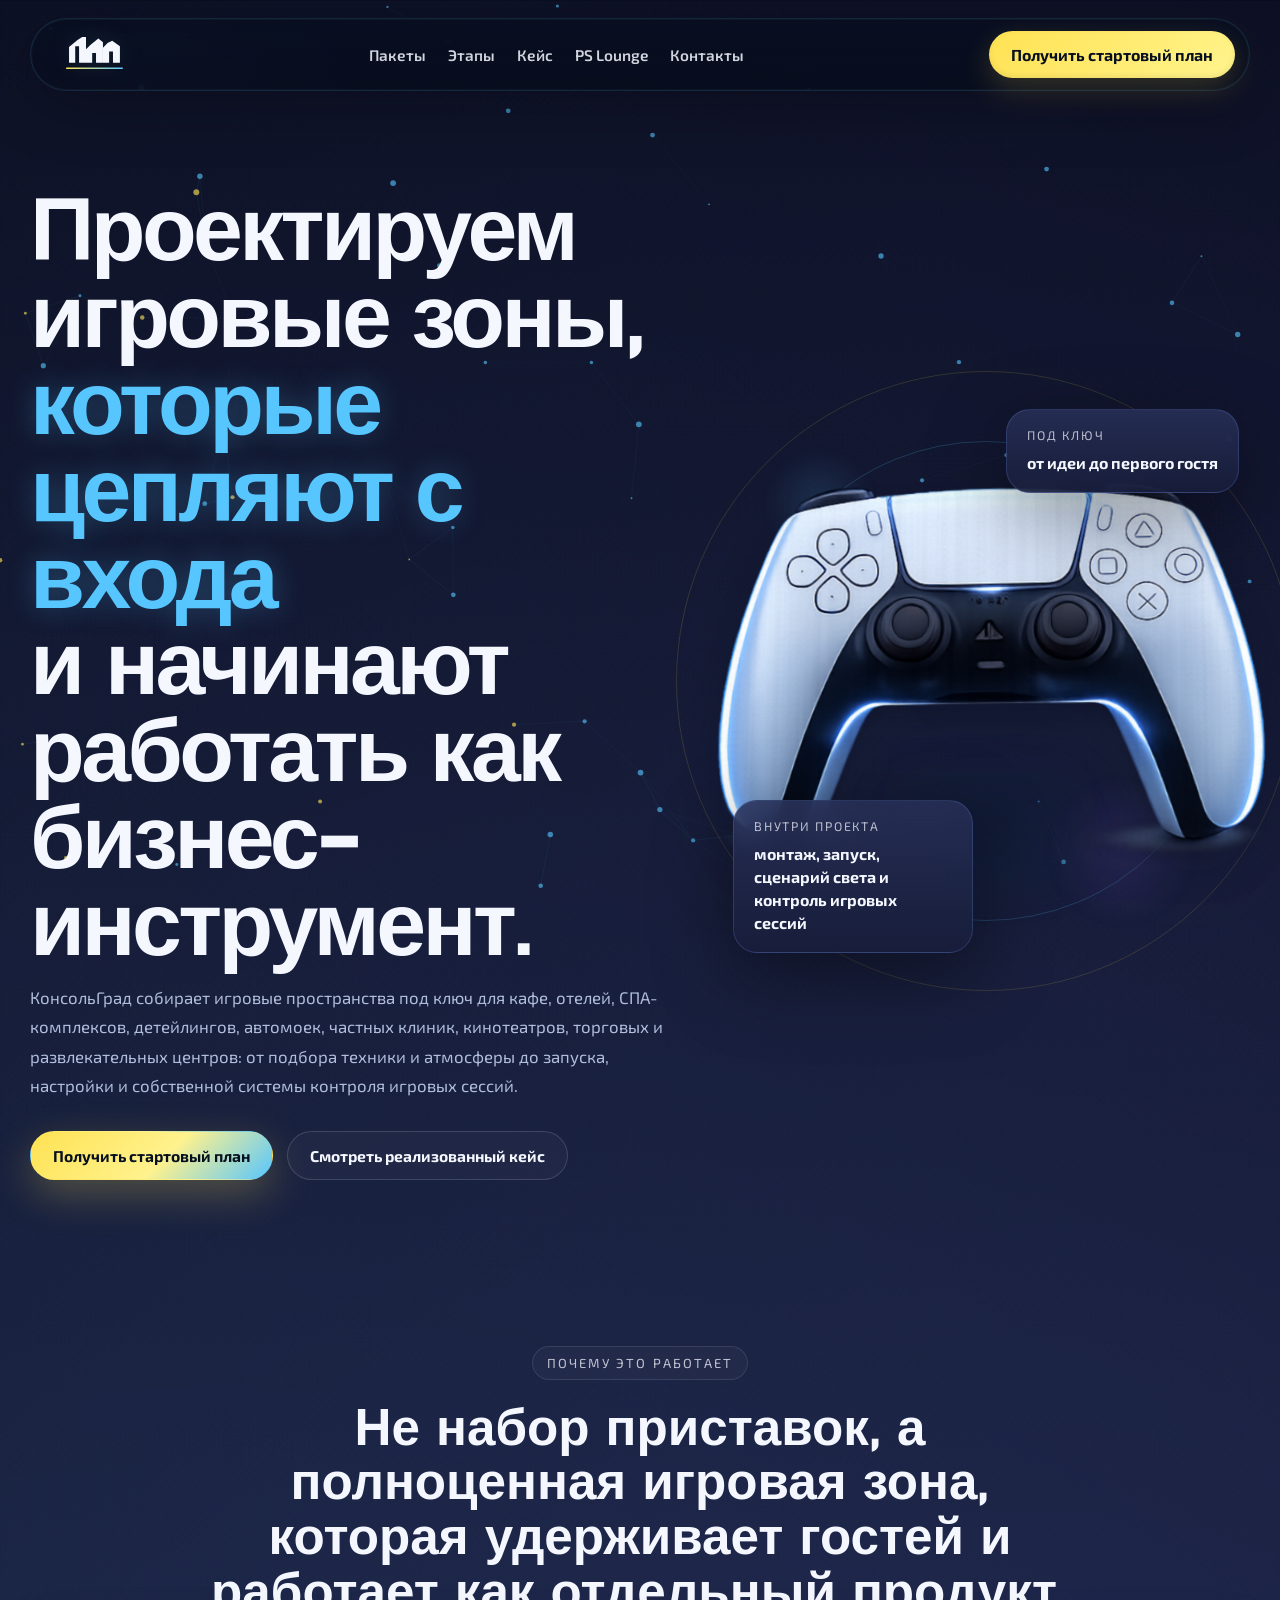
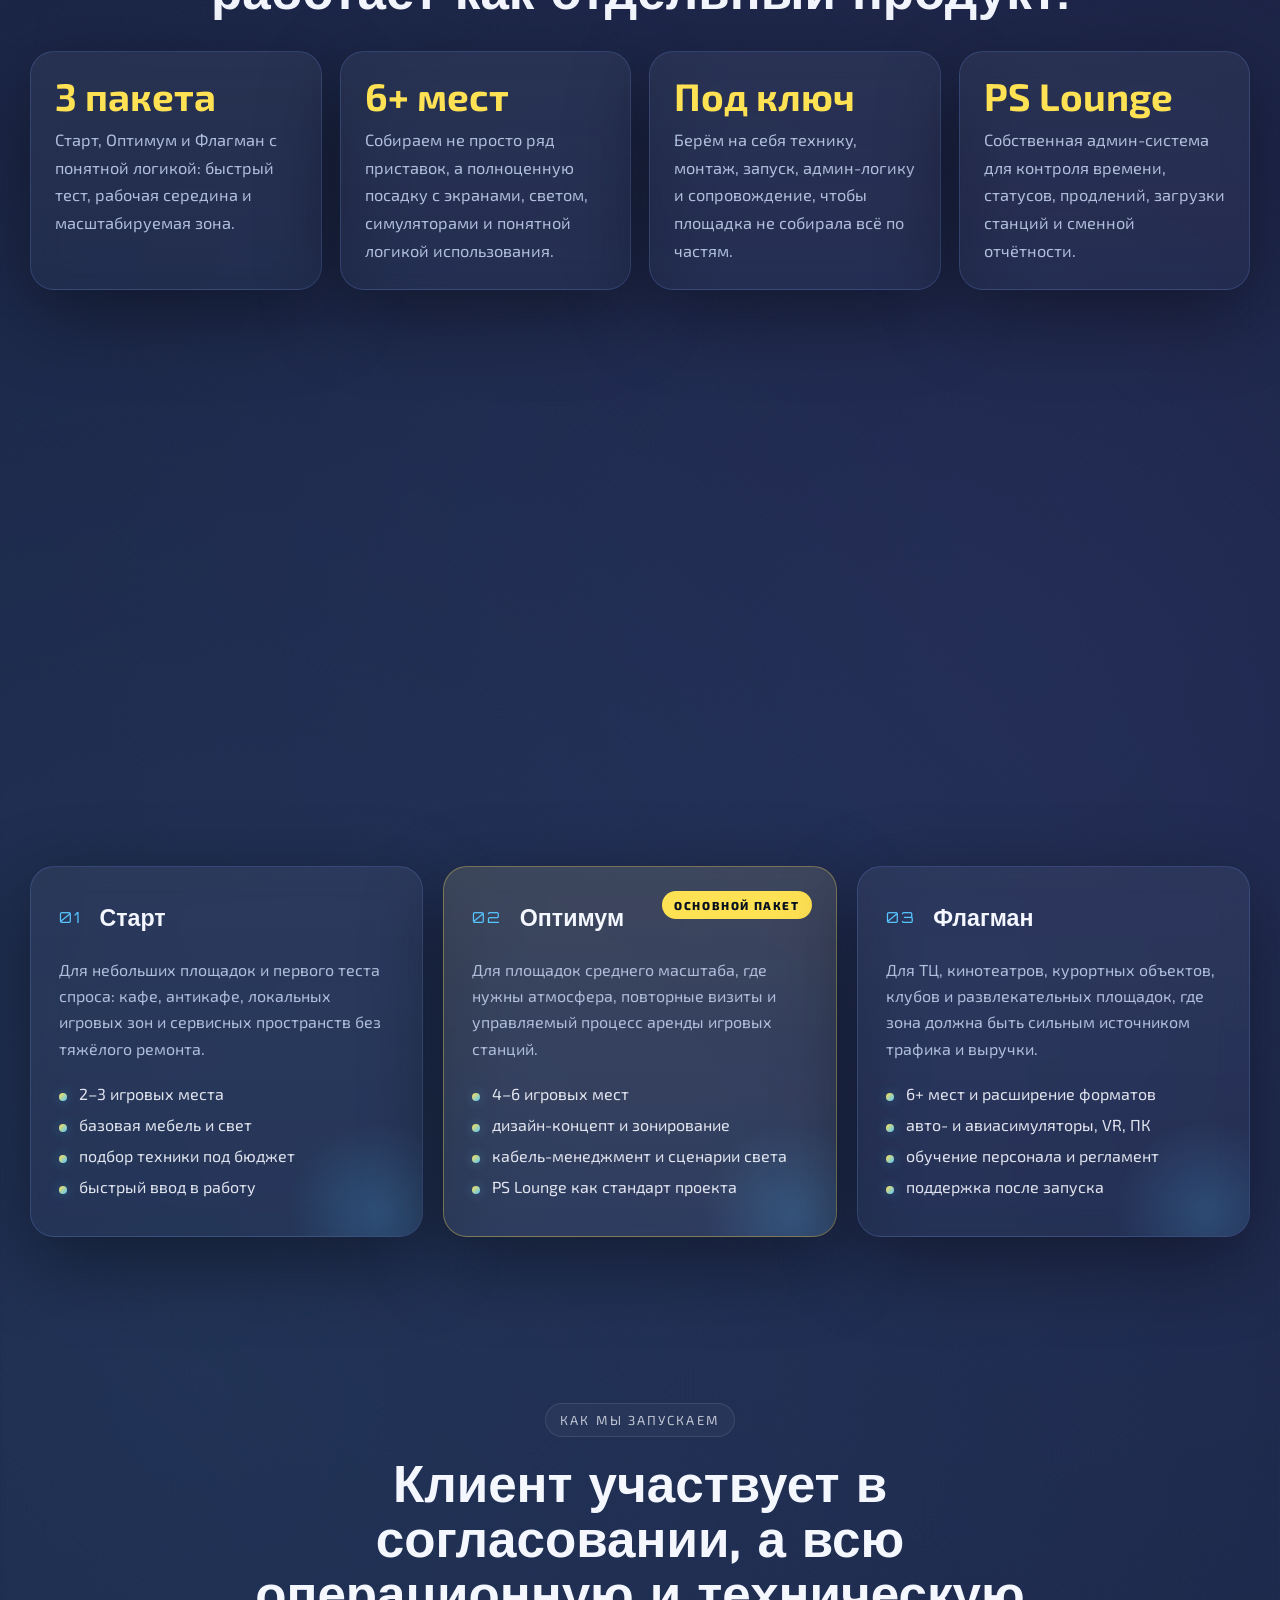
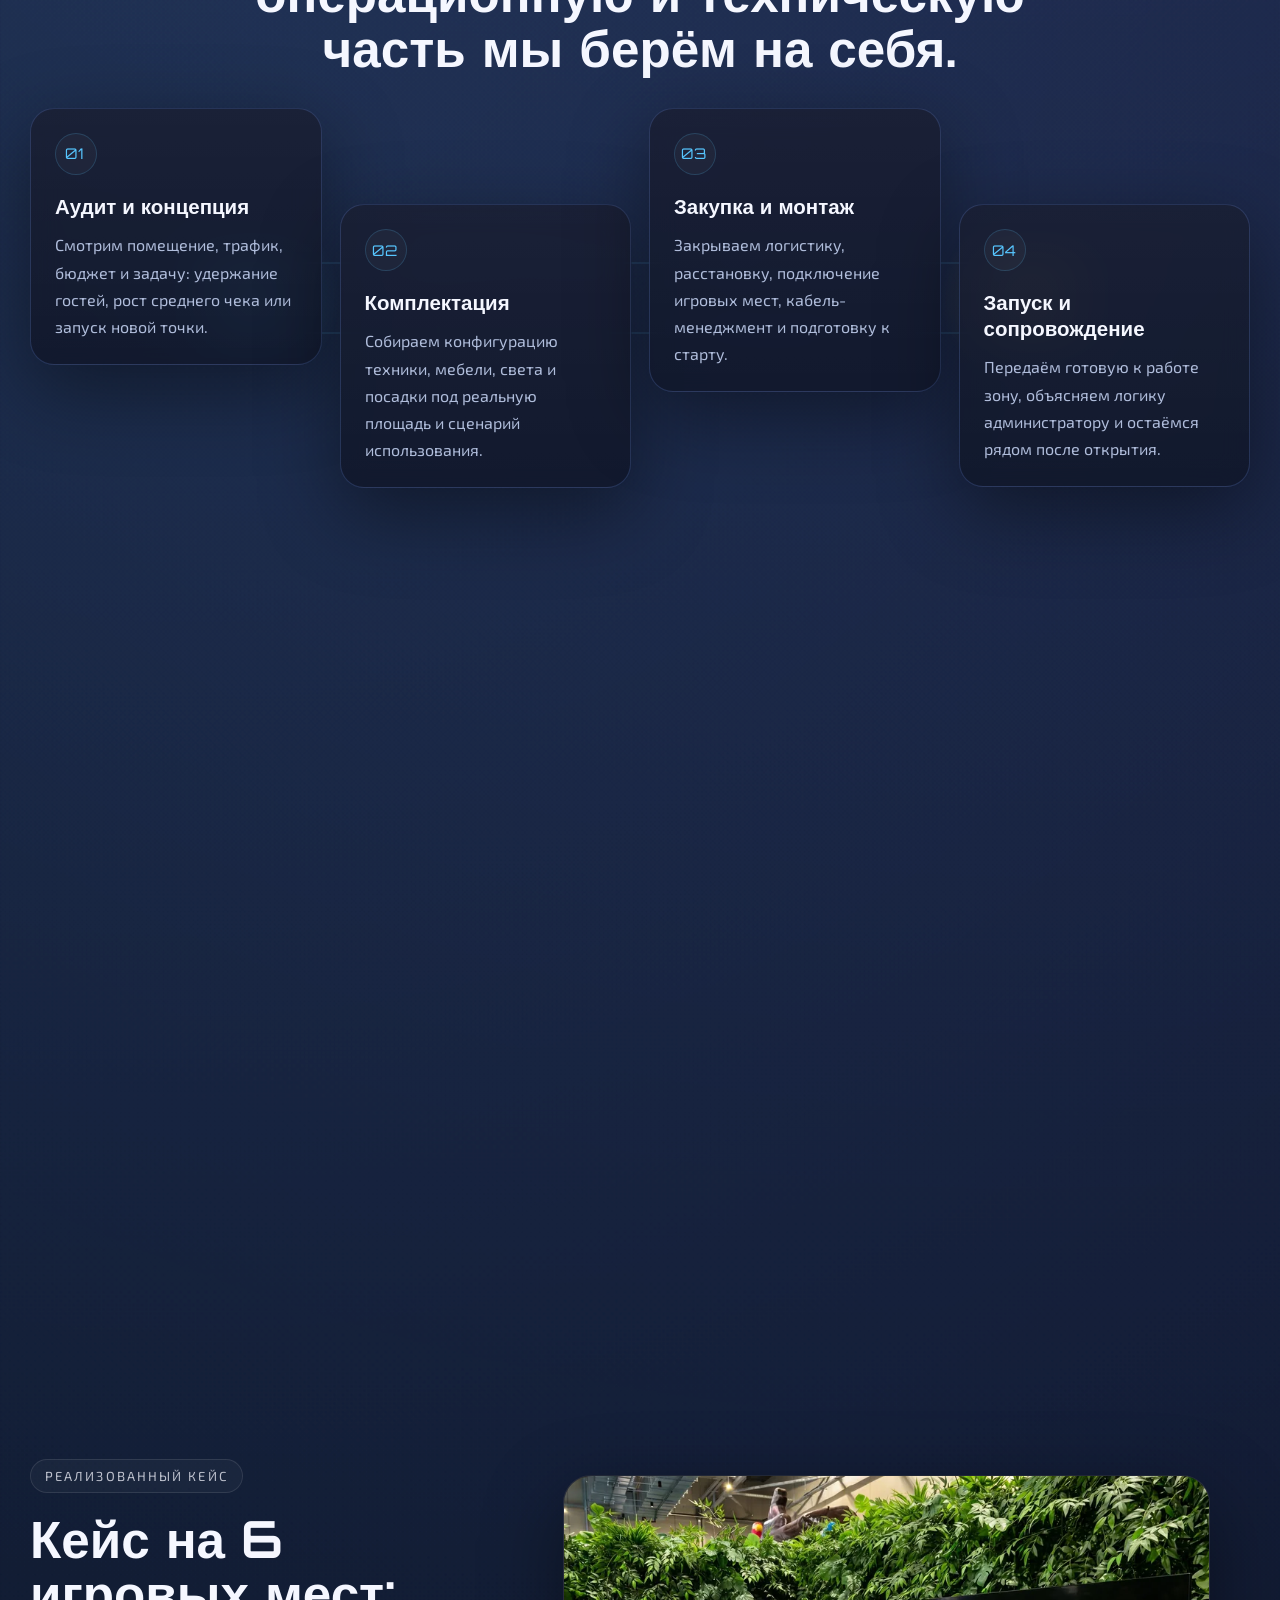
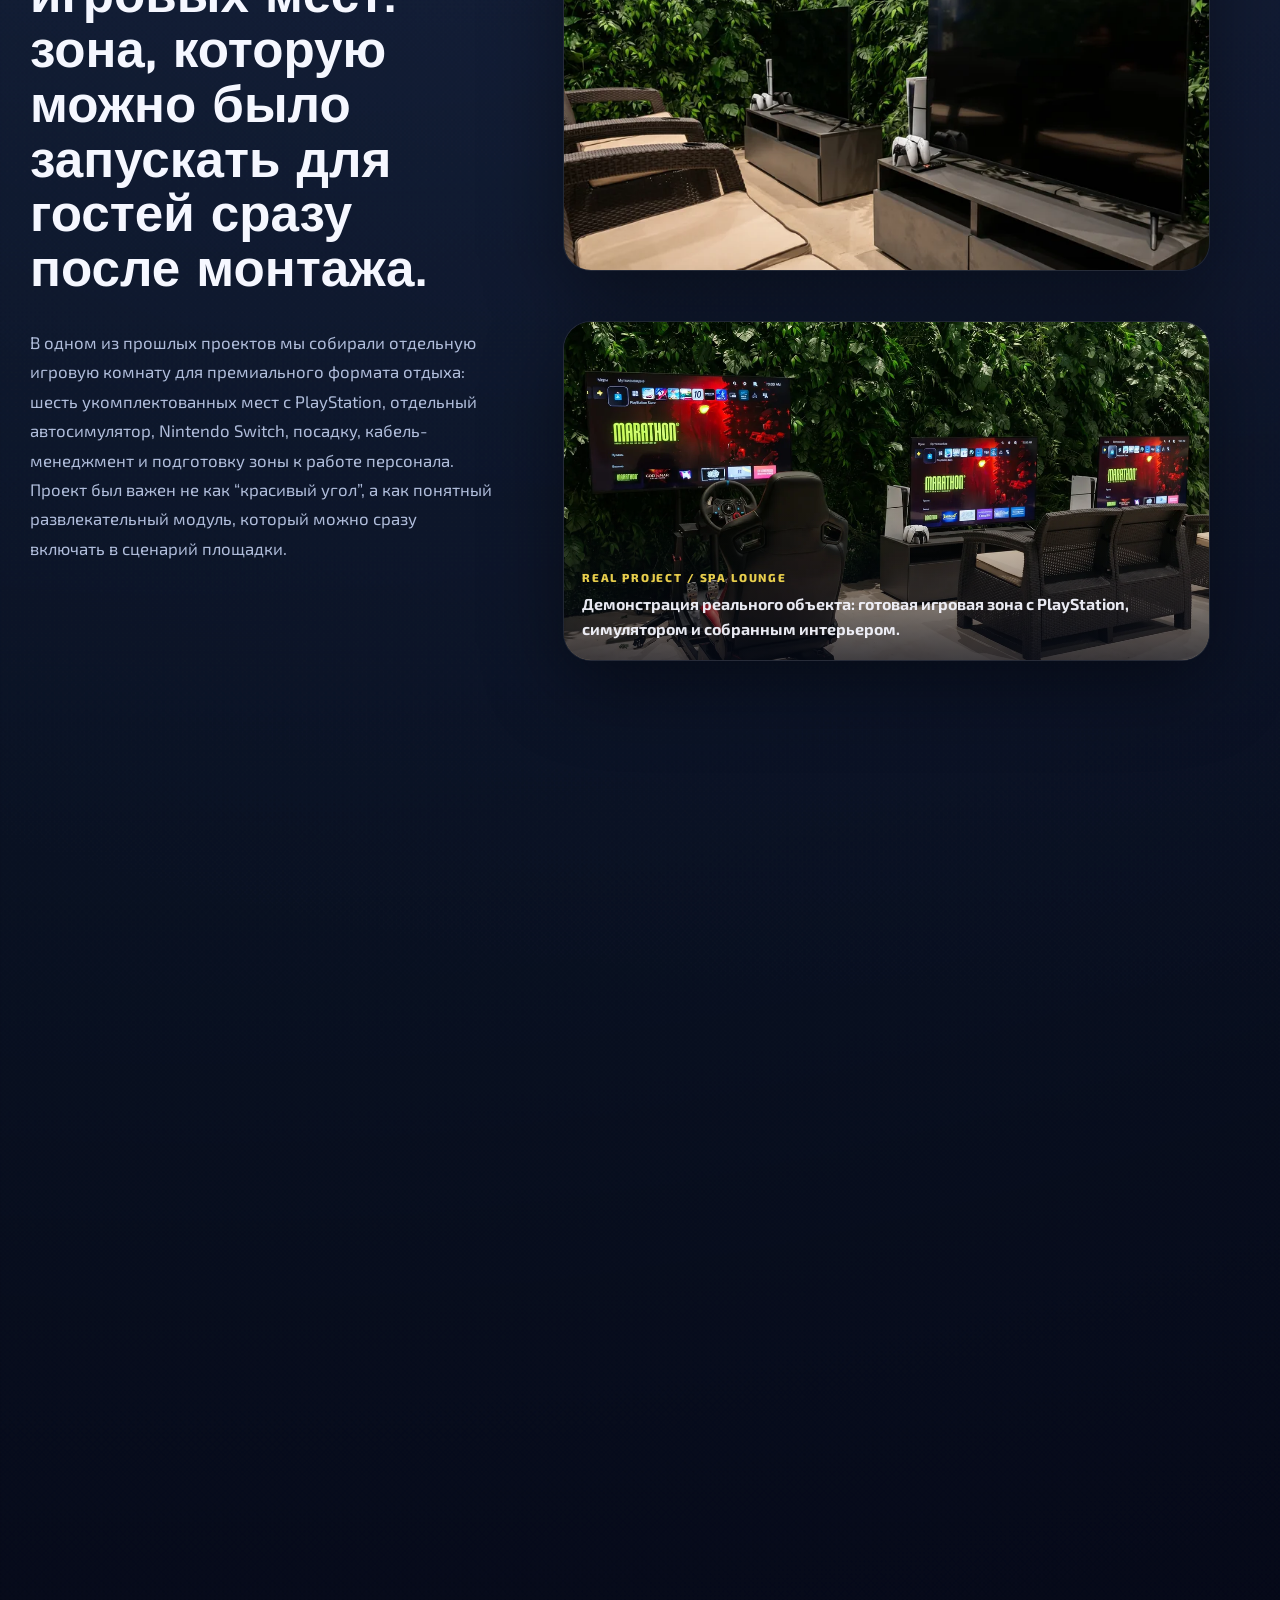
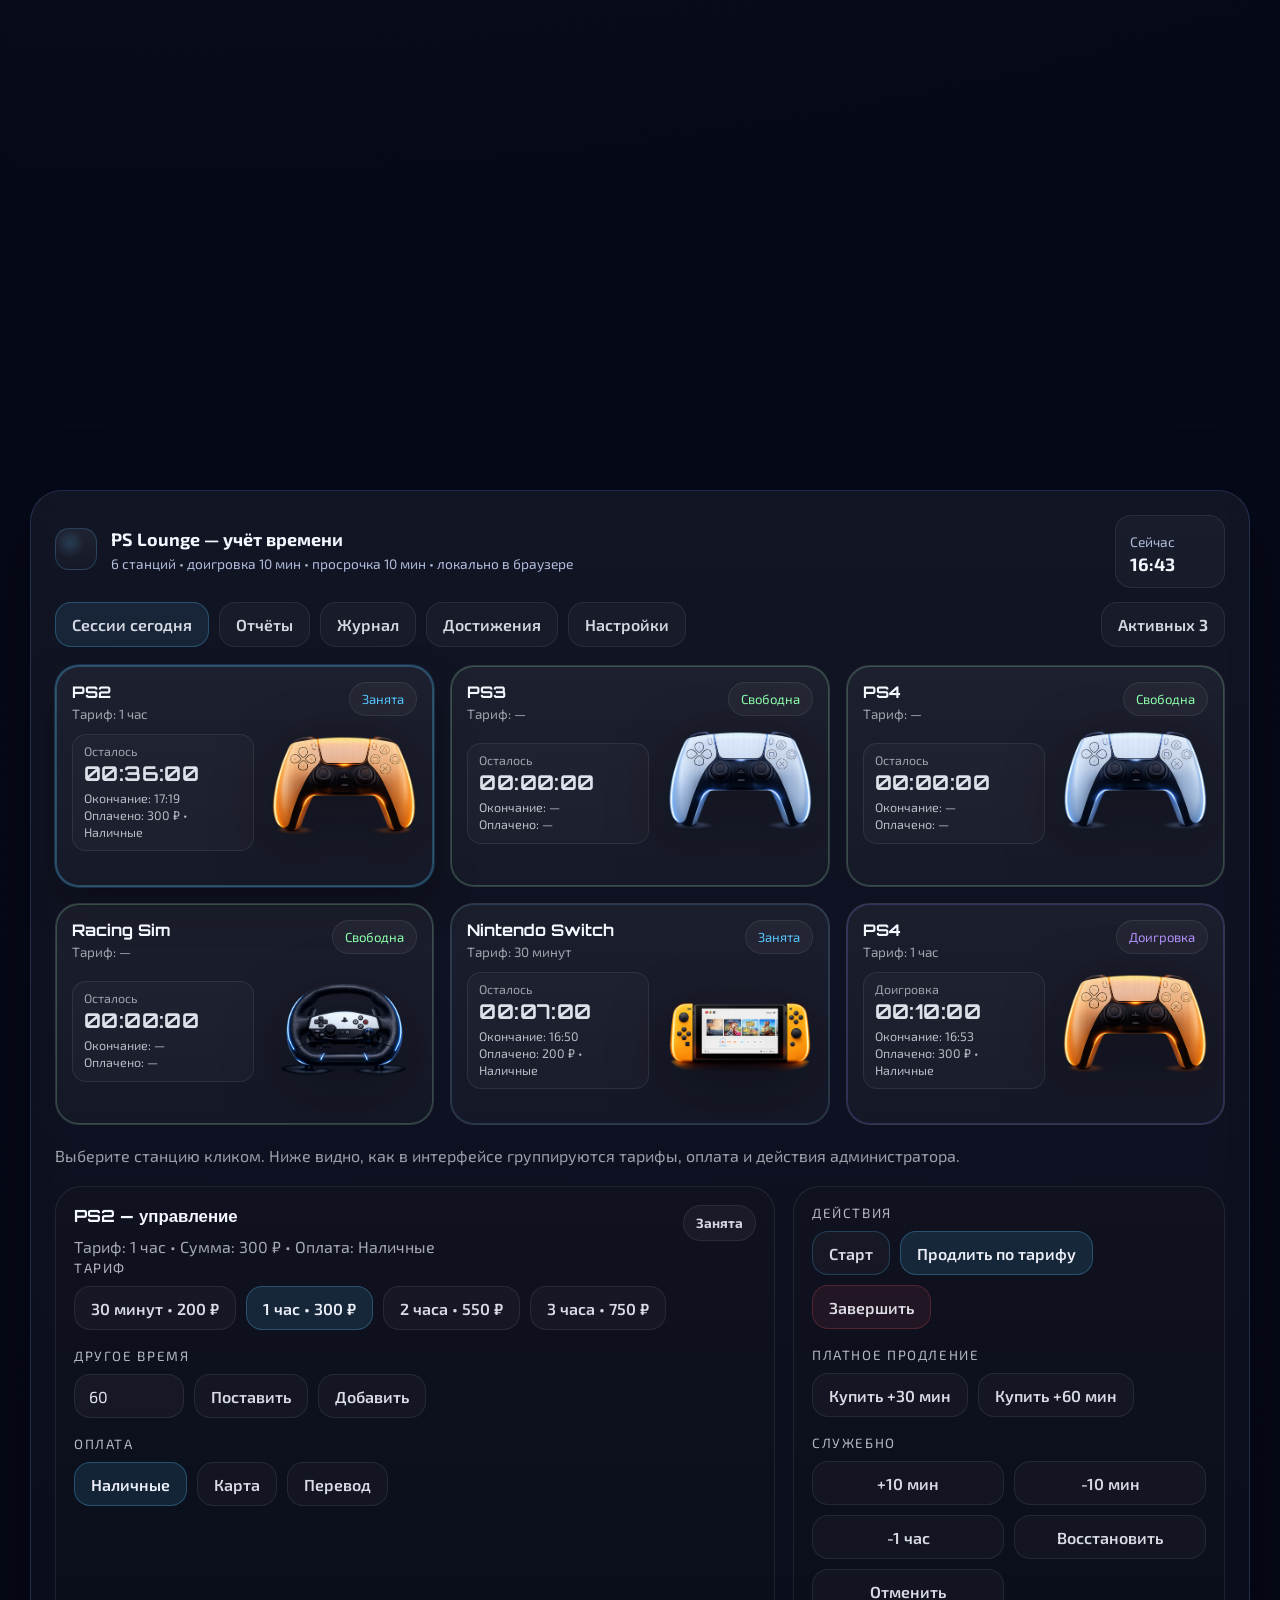
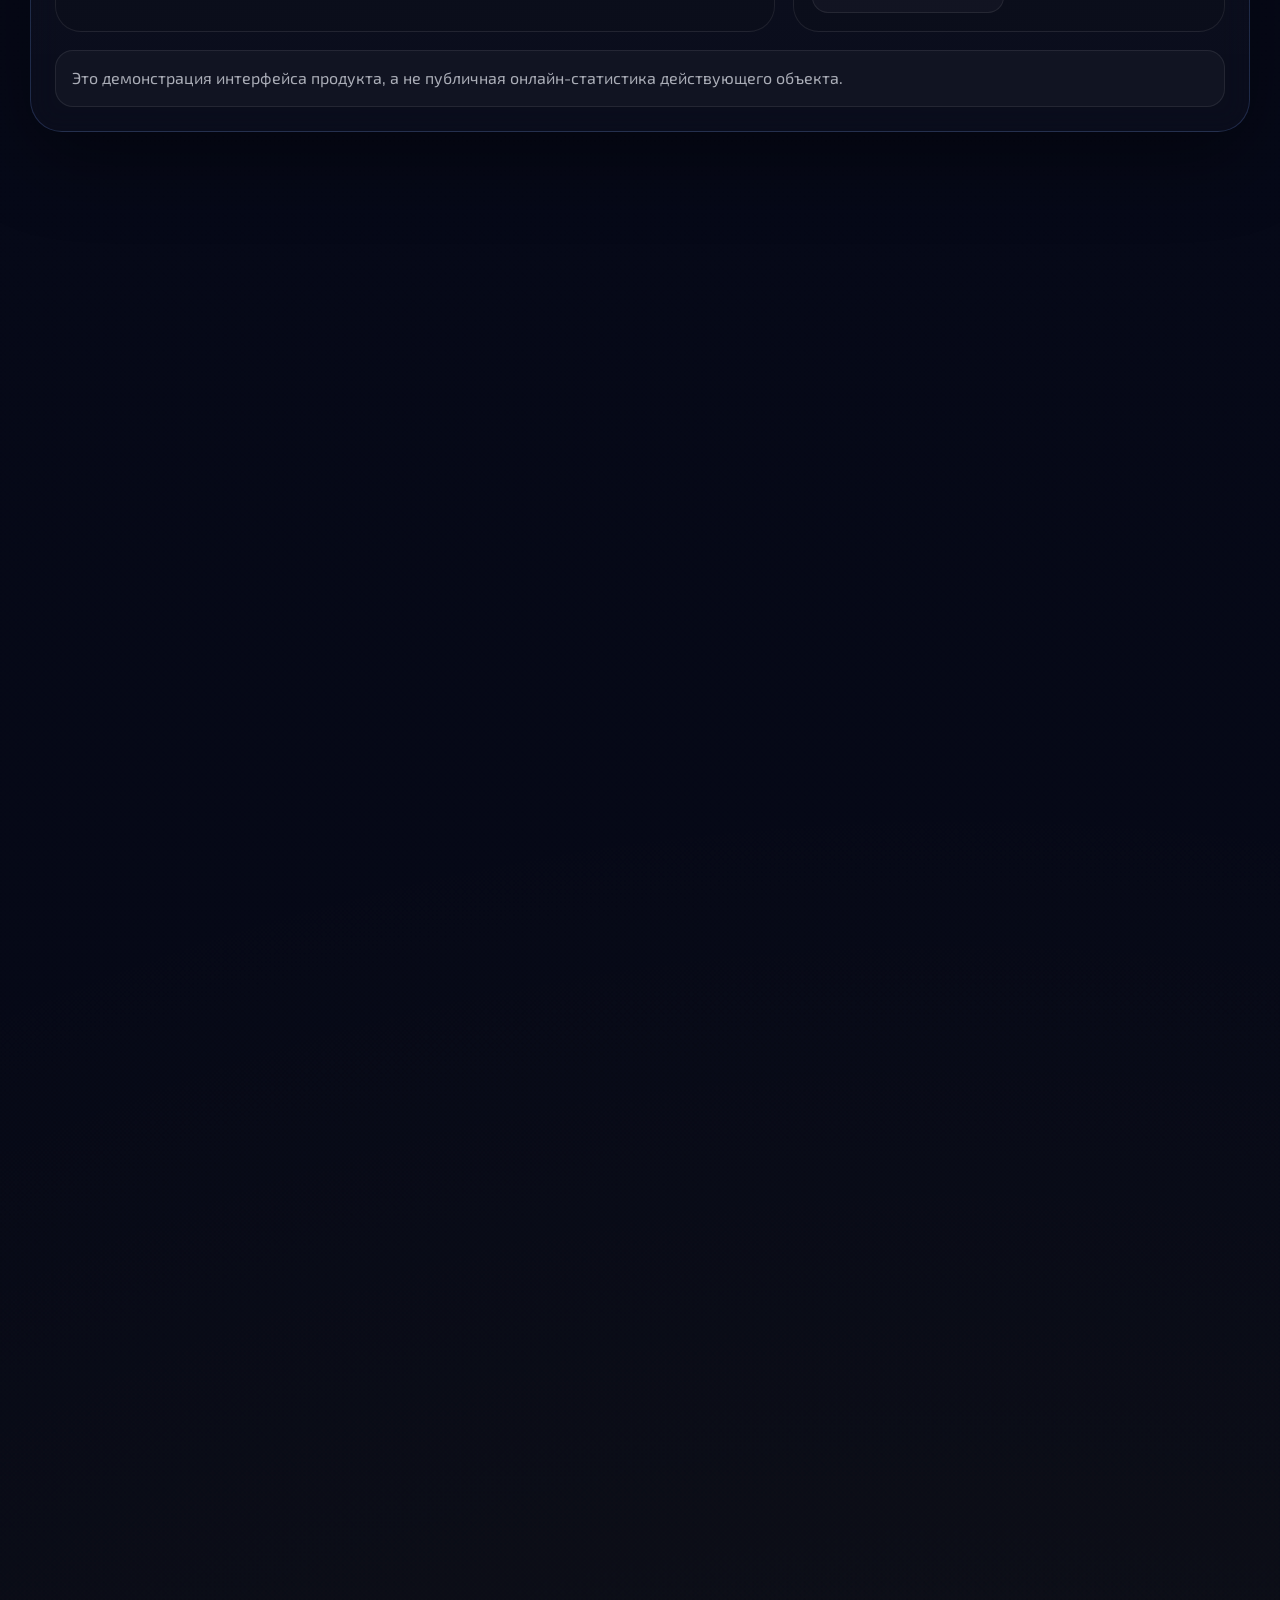
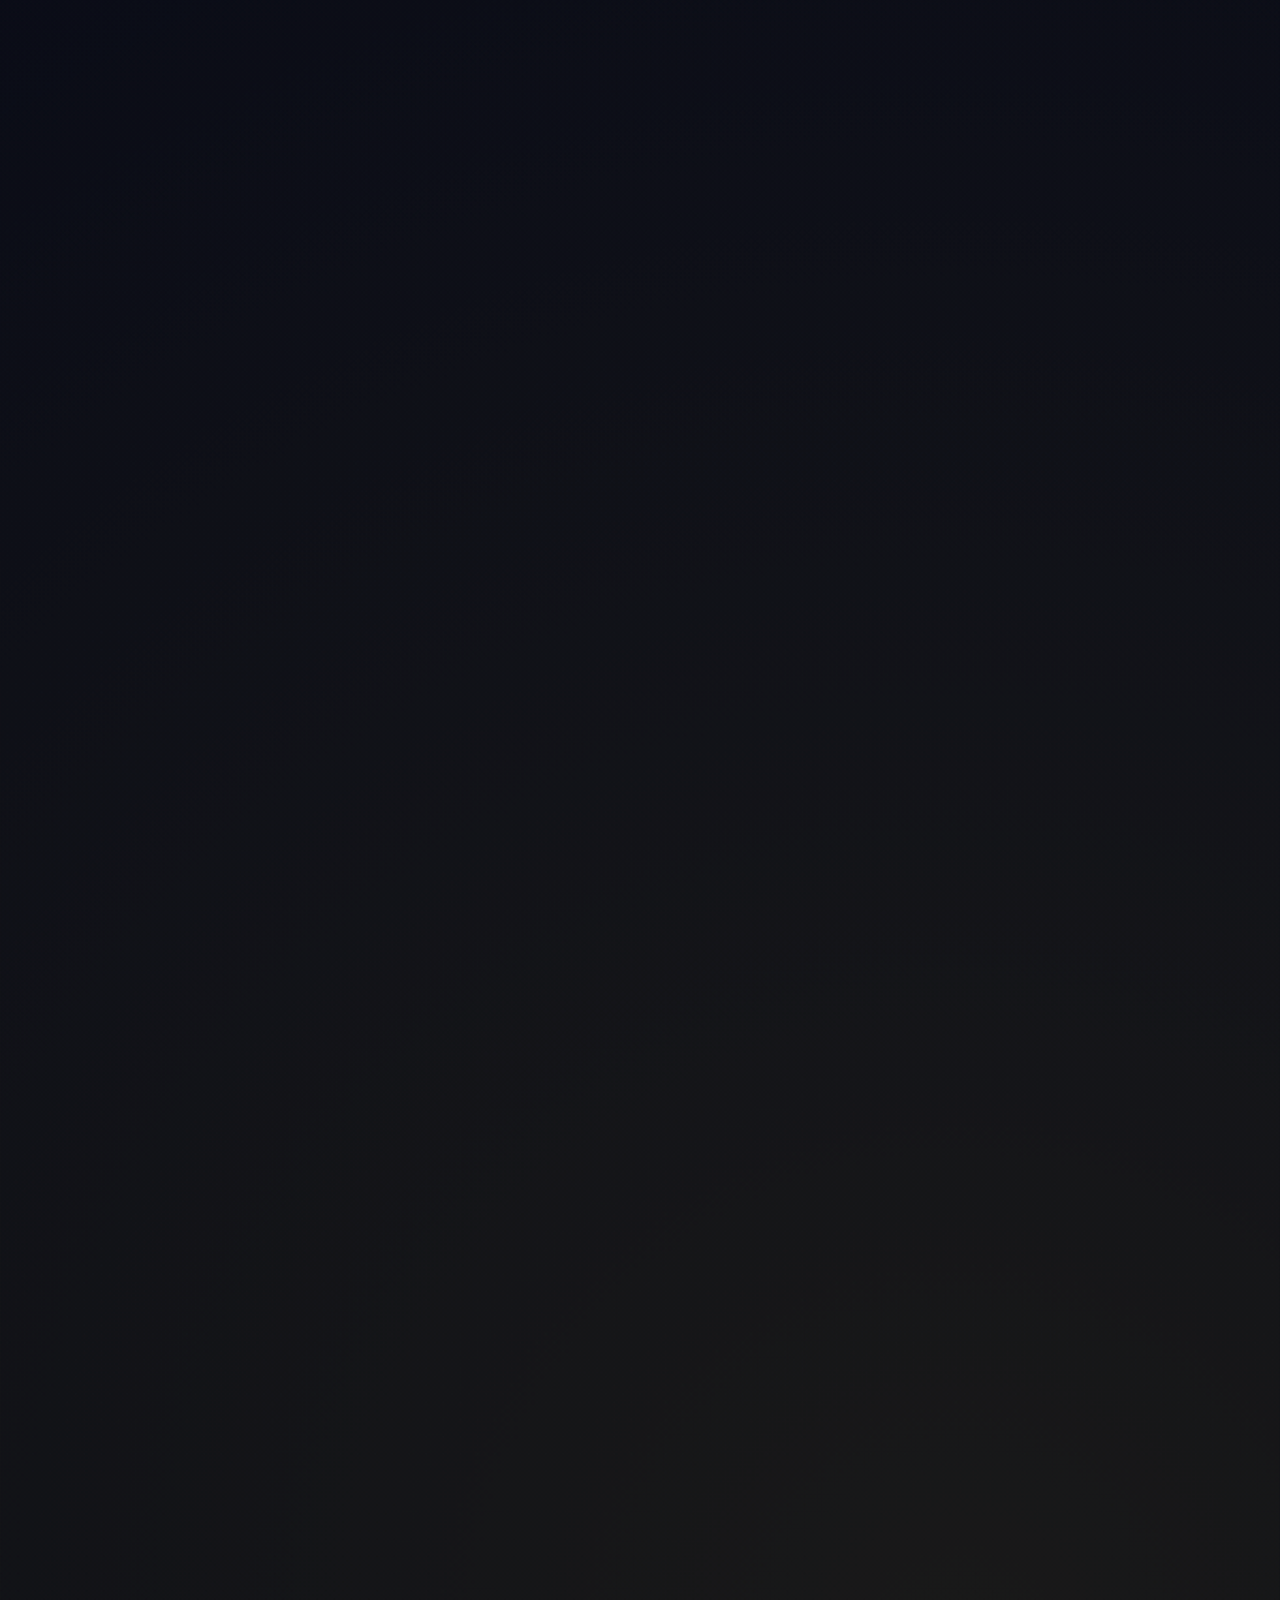
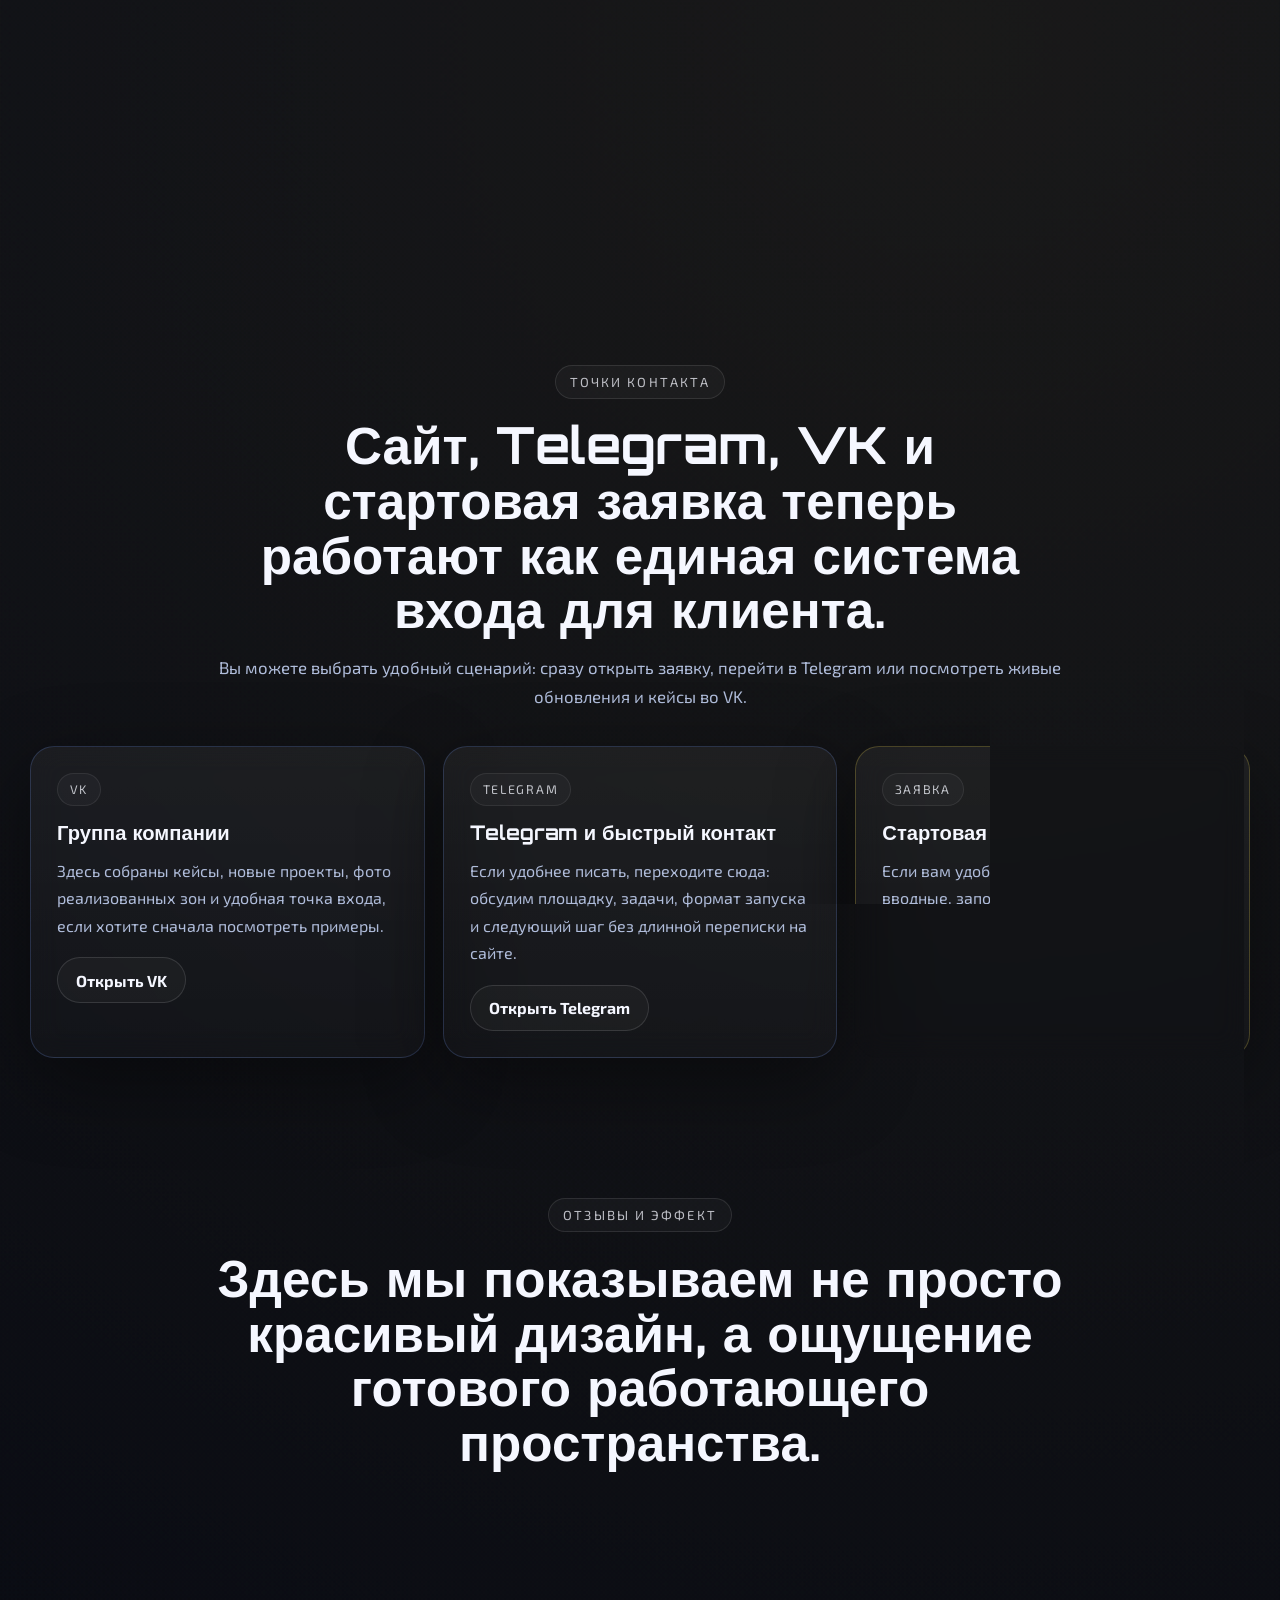
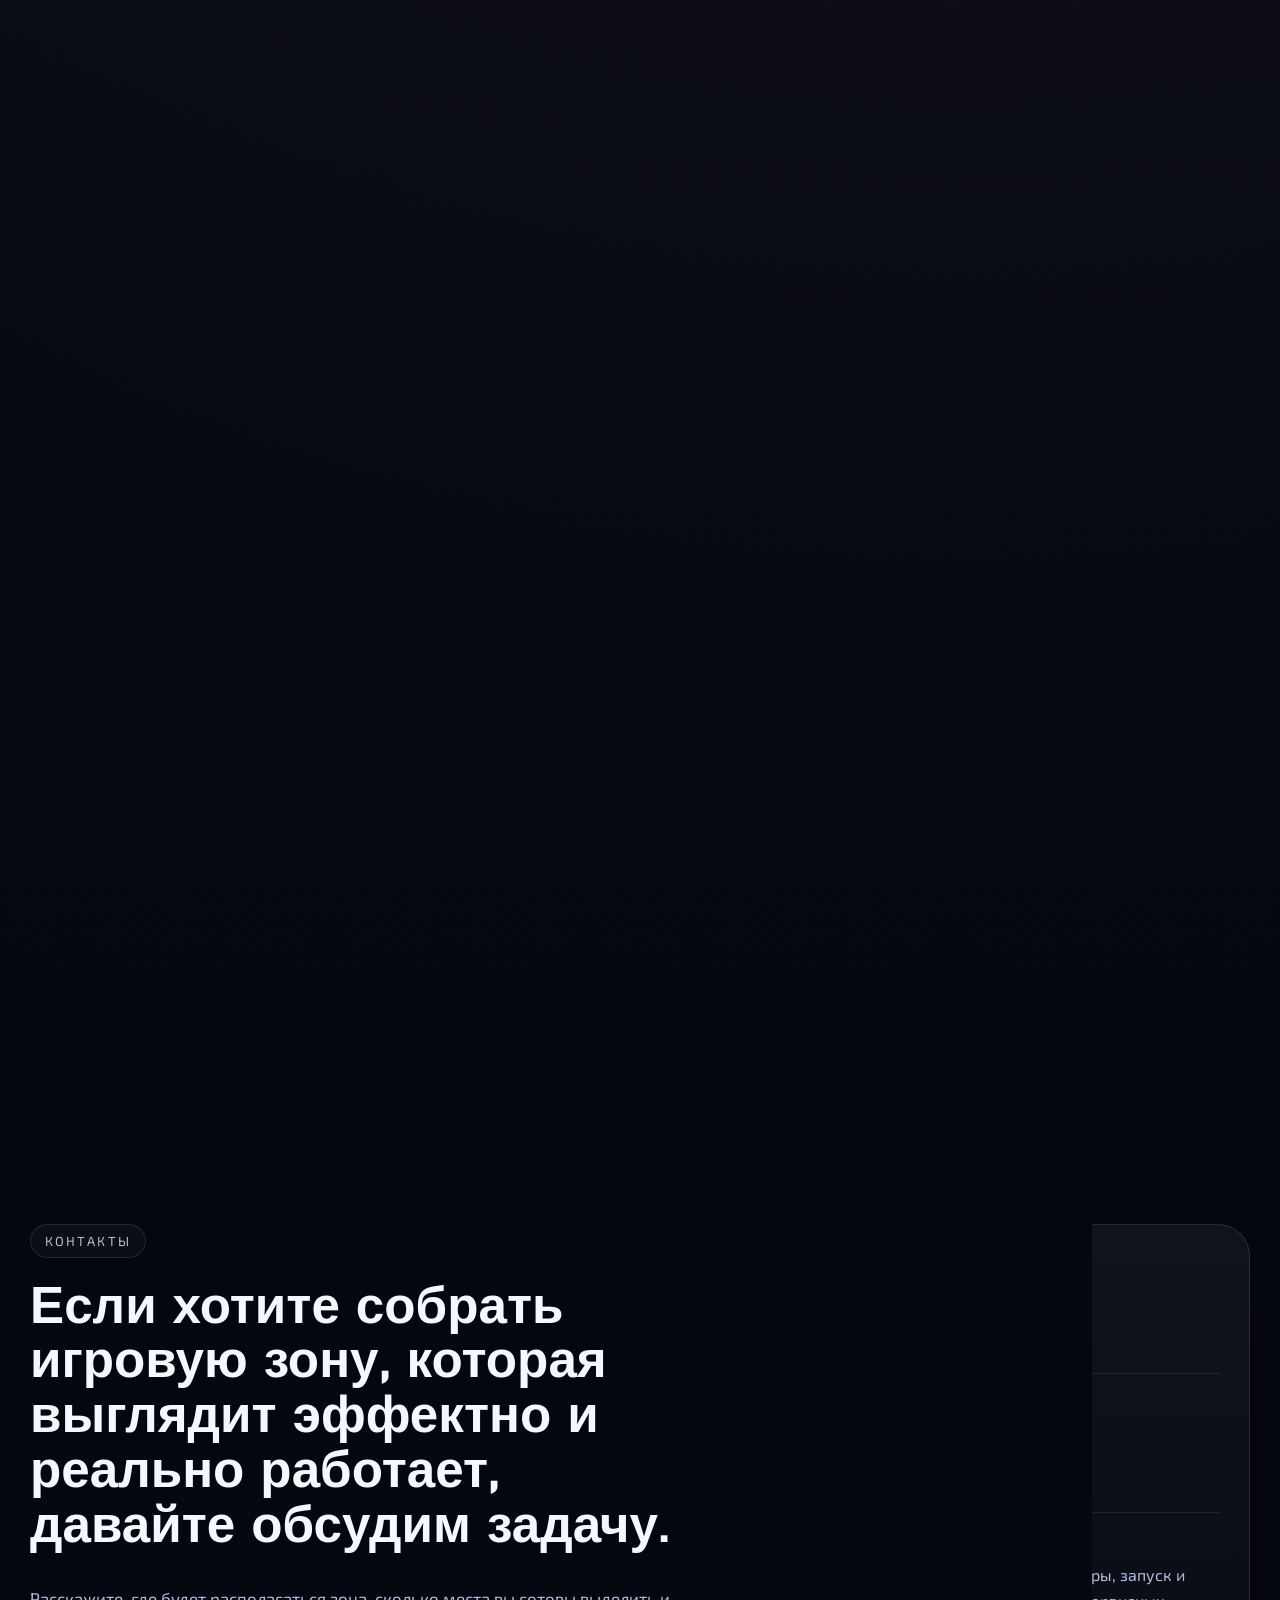
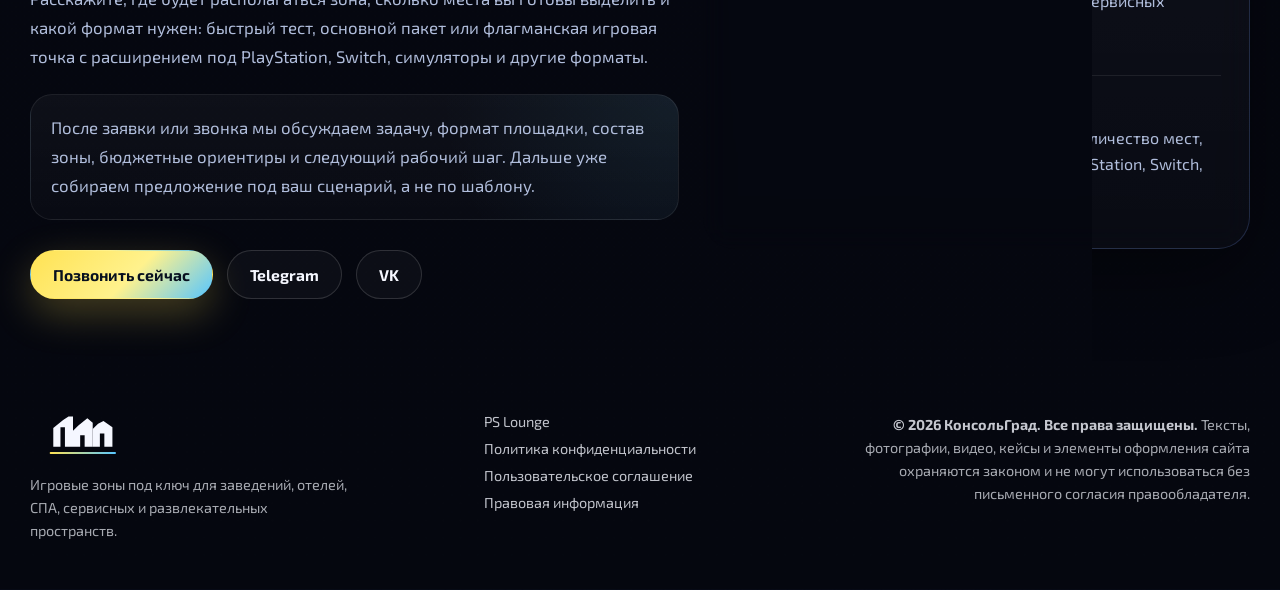
==== commit 28f17194: "Prepare Amvera deployment and consolidate site" ====
--- a/index.html
+++ b/index.html
@@ -181,6 +181,7 @@
           <div class="controller" id="controller-hero" aria-hidden="true">
             <div class="controller__glow"></div>
             <div class="controller__shadow"></div>
+            <div class="controller__base"></div>
             <div class="controller__rotor">
               <img class="controller__image controller__image--depth" src="./assets/ui/dualsense-idle.png" alt="" aria-hidden="true">
               <img class="controller__image controller__image--main" src="./assets/ui/dualsense-idle.png" alt="Геймпад DualSense">
@@ -829,12 +830,34 @@
                   Для площадки среднего масштаба лучше всего подходит пакет с управляемой атмосферной подачей,
                   3–6 местами и обязательным управлением через PS Lounge.
                 </p>
+                <div class="brief-result__visual" aria-hidden="true">
+                  <img class="brief-result__visual-media" src="./assets/cases/spa-lounge/case-05-960.webp" alt="" loading="lazy" width="960" height="684">
+                  <div class="brief-result__visual-shade"></div>
+                  <article class="brief-result__badge brief-result__badge--core">
+                    <span>Формат</span>
+                    <strong>реальная lounge-зона</strong>
+                  </article>
+                  <article class="brief-result__badge brief-result__badge--ops">
+                    <span>Контроль</span>
+                    <strong>экраны, посадка, симулятор</strong>
+                  </article>
+                </div>
                 <ul id="brief-list">
                   <li>3 игровых места</li>
                   <li>дизайн-концепт и кабель-менеджмент</li>
                   <li>PS Lounge для контроля сессий</li>
                 </ul>
-                <a class="button button--primary" href="#contacts">Смотреть контакты и следующий шаг</a>
+                <div class="brief-result__footer">
+                  <div class="brief-result__insight">
+                    <span>После заявки</span>
+                    <strong>Уточним формат площадки, соберём стартовый сценарий и предложим следующий рабочий шаг без длинного брифа.</strong>
+                  </div>
+                  <div class="brief-result__steps" aria-hidden="true">
+                    <span>1. Контакт</span>
+                    <span>2. Состав зоны</span>
+                    <span>3. Стартовый план</span>
+                  </div>
+                </div>
               </aside>
             </div>
 
--- a/styles.css
+++ b/styles.css
@@ -559,17 +559,31 @@
 
 .controller__glow {
   position: absolute;
-  inset: 20%;
+  inset: 19% 18% 24%;
   border-radius: 50%;
   background:
-    radial-gradient(circle at 50% 44%, rgba(87, 198, 255, 0.18), transparent 48%),
-    radial-gradient(circle at 52% 18%, rgba(255, 255, 255, 0.08), transparent 24%);
-  filter: blur(36px);
-  opacity: 0.22;
+    radial-gradient(circle at 50% 42%, rgba(87, 198, 255, 0.16), transparent 46%),
+    radial-gradient(circle at 52% 20%, rgba(255, 255, 255, 0.08), transparent 22%);
+  filter: blur(30px);
+  opacity: 0.18;
 }
 
 .controller__shadow {
   display: none;
+}
+
+.controller__base {
+  position: absolute;
+  left: 18%;
+  right: 18%;
+  bottom: 9%;
+  height: 24%;
+  border-radius: 50%;
+  background:
+    radial-gradient(circle at 50% 45%, rgba(13, 21, 46, 0.86), rgba(9, 15, 34, 0) 70%),
+    radial-gradient(circle at 50% 58%, rgba(87, 198, 255, 0.12), rgba(87, 198, 255, 0) 58%);
+  filter: blur(14px);
+  opacity: 0.78;
 }
 
 .controller__rotor {
@@ -892,18 +906,18 @@
 }
 
 .controller__image--depth {
-  transform: translate3d(0, -2px, -36px) rotateX(14deg) scale(0.985);
-  filter: blur(12px) brightness(0.44) saturate(0.8);
-  opacity: 0.18;
+  transform: translate3d(0, 12px, -24px) rotateX(12deg) scale(0.972);
+  filter: blur(10px) brightness(0.36) saturate(0.72);
+  opacity: 0.12;
 }
 
 .controller__image--main {
   position: relative;
   z-index: 2;
-  transform: translate3d(0, -16px, 60px) rotateX(10deg) rotateY(-5deg) scale(1.035);
+  transform: translate3d(0, -12px, 60px) rotateX(10deg) rotateY(-5deg) scale(1.03);
   filter:
-    drop-shadow(0 8px 18px rgba(0, 0, 0, 0.14))
-    drop-shadow(0 0 4px rgba(87, 198, 255, 0.02));
+    drop-shadow(0 10px 20px rgba(0, 0, 0, 0.12))
+    drop-shadow(0 28px 34px rgba(16, 25, 54, 0.2));
 }
 
 .hero__floating {
@@ -1602,11 +1616,11 @@
 }
 
 .station__summary {
-  max-width: 192px;
-  padding: 10px 12px;
+  max-width: 182px;
+  padding: 9px 11px;
   border-radius: 14px;
   border: 1px solid rgba(255, 255, 255, 0.08);
-  background: rgba(255, 255, 255, 0.03);
+  background: rgba(255, 255, 255, 0.025);
 }
 
 .station__summary small {
@@ -1617,9 +1631,9 @@
 
 .station__summary strong {
   display: block;
-  margin: 4px 0 8px;
+  margin: 4px 0 6px;
   font-family: "Orbitron", "Segoe UI", sans-serif;
-  font-size: clamp(0.96rem, 1.8vw, 1.46rem);
+  font-size: clamp(0.9rem, 1.6vw, 1.3rem);
   color: rgba(245, 247, 255, 0.9);
   line-height: 1.02;
   letter-spacing: 0.02em;
@@ -1628,16 +1642,17 @@
 .station__summary span {
   display: block;
   color: rgba(245, 247, 255, 0.72);
-  line-height: 1.45;
-  font-size: 0.82rem;
+  line-height: 1.38;
+  font-size: 0.78rem;
 }
 
 .station__visual {
   position: relative;
   min-height: 110px;
   display: grid;
-  align-items: center;
+  align-items: end;
   justify-items: center;
+  padding-bottom: 4px;
 }
 
 .station__visual img {
@@ -1645,21 +1660,22 @@
   max-height: 110px;
   object-fit: contain;
   filter: drop-shadow(0 18px 32px rgba(0, 0, 0, 0.34));
-  align-self: center;
+  align-self: end;
+  transform-origin: center bottom;
 }
 
 .station__visual--ps img {
   max-height: 104px;
-  transform: translateY(-1px);
+  transform: translateY(-7px);
 }
 
 .station__visual--busy img {
-  transform: translateY(-18px);
+  transform: translateY(-9px);
 }
 
 .station__visual--switch img {
   max-height: 92px;
-  transform: translateY(-3px);
+  transform: translateY(-11px);
 }
 
 .station__visual--sim {
@@ -1962,7 +1978,7 @@
 }
 
 .brief-grid--contact {
-  grid-template-columns: minmax(0, 1.08fr) minmax(280px, 0.92fr);
+  grid-template-columns: minmax(0, 1.04fr) minmax(320px, 0.96fr);
   gap: 16px 18px;
   align-items: start;
 }
@@ -1976,7 +1992,7 @@
 
 .brief-contact-fields {
   display: grid;
-  gap: 16px;
+  gap: 14px;
   align-content: start;
 }
 
@@ -2020,7 +2036,7 @@
 }
 
 .brief-field textarea {
-  min-height: 112px;
+  min-height: 96px;
 }
 
 .brief-field input::placeholder,
@@ -2114,11 +2130,17 @@
 
 .brief-submit {
   display: grid;
-  gap: 12px;
+  gap: 14px;
   align-content: start;
   align-self: stretch;
   min-height: 100%;
-  padding: 6px 0 0;
+  padding: 18px 18px 20px;
+  border-radius: 24px;
+  border: 1px solid rgba(255, 255, 255, 0.08);
+  background:
+    linear-gradient(180deg, rgba(255, 255, 255, 0.045), rgba(255, 255, 255, 0.02)),
+    radial-gradient(circle at 100% 0%, rgba(255, 226, 83, 0.08), transparent 28%),
+    rgba(9, 14, 32, 0.7);
 }
 
 .brief-consent {
@@ -2170,10 +2192,13 @@
 }
 
 .brief-result {
-  padding: 28px;
-  display: grid;
-  gap: 14px;
+  padding: 26px;
+  display: grid;
+  gap: 16px;
   align-self: stretch;
+  background:
+    linear-gradient(180deg, rgba(255, 255, 255, 0.045), rgba(255, 255, 255, 0.018)),
+    rgba(8, 13, 30, 0.78);
 }
 
 .brief-result__eyebrow {
@@ -2211,6 +2236,125 @@
   height: 7px;
   border-radius: 50%;
   background: linear-gradient(135deg, var(--yellow), var(--blue));
+}
+
+.brief-result__visual {
+  position: relative;
+  min-height: 252px;
+  margin: 0;
+  border-radius: 22px;
+  overflow: hidden;
+  border: 1px solid rgba(255, 255, 255, 0.08);
+  background:
+    linear-gradient(180deg, rgba(255, 255, 255, 0.03), rgba(255, 255, 255, 0.015)),
+    radial-gradient(circle at 20% 22%, rgba(255, 226, 83, 0.08), transparent 26%),
+    radial-gradient(circle at 80% 78%, rgba(87, 198, 255, 0.09), transparent 28%),
+    rgba(7, 12, 28, 0.72);
+}
+
+.brief-result__visual-media {
+  position: absolute;
+  inset: 0;
+  width: 100%;
+  height: 100%;
+  object-fit: cover;
+  transform: scale(1.01);
+  filter: saturate(0.95) brightness(0.72) contrast(1.06);
+}
+
+.brief-result__visual-shade {
+  position: absolute;
+  inset: 0;
+  background:
+    linear-gradient(90deg, rgba(7, 12, 28, 0.34), rgba(7, 12, 28, 0.06) 48%, rgba(7, 12, 28, 0.58)),
+    linear-gradient(180deg, rgba(7, 12, 28, 0.04), rgba(7, 12, 28, 0.62));
+}
+
+.brief-result__badge {
+  position: absolute;
+  display: grid;
+  gap: 6px;
+  width: min(198px, calc(100% - 30px));
+  padding: 11px 12px;
+  border-radius: 16px;
+  border: 1px solid rgba(255, 255, 255, 0.08);
+  background:
+    linear-gradient(180deg, rgba(255, 255, 255, 0.08), rgba(255, 255, 255, 0.03)),
+    rgba(10, 16, 36, 0.76);
+  box-shadow:
+    0 18px 36px rgba(0, 0, 0, 0.24),
+    inset 0 0 0 1px rgba(255, 255, 255, 0.015);
+}
+
+.brief-result__badge strong {
+  font-family: "Orbitron", "Segoe UI", sans-serif;
+  font-size: 0.8rem;
+  line-height: 1.26;
+}
+
+.brief-result__badge span {
+  display: inline-flex;
+  width: fit-content;
+  color: rgba(245, 247, 255, 0.7);
+  font-size: 0.68rem;
+  font-weight: 700;
+  letter-spacing: 0.14em;
+  text-transform: uppercase;
+}
+
+.brief-result__badge--core {
+  left: 14px;
+  top: 14px;
+}
+
+.brief-result__badge--ops {
+  right: 14px;
+  bottom: 14px;
+}
+
+.brief-result__footer {
+  display: block;
+}
+
+.brief-result__insight {
+  display: grid;
+  gap: 8px;
+  padding: 13px 15px;
+  border-radius: 16px;
+  border: 1px solid rgba(255, 255, 255, 0.08);
+  background:
+    linear-gradient(180deg, rgba(255, 255, 255, 0.05), rgba(255, 255, 255, 0.02)),
+    rgba(255, 255, 255, 0.02);
+}
+
+.brief-result__insight span {
+  color: rgba(245, 247, 255, 0.68);
+  font-size: 0.7rem;
+  font-weight: 700;
+  letter-spacing: 0.14em;
+  text-transform: uppercase;
+}
+
+.brief-result__insight strong {
+  color: rgba(245, 247, 255, 0.92);
+  font-size: 0.9rem;
+  line-height: 1.48;
+}
+
+.brief-result__steps {
+  display: none;
+}
+
+.brief-result__steps span {
+  display: inline-flex;
+  align-items: center;
+  padding: 9px 12px;
+  border-radius: 999px;
+  border: 1px solid rgba(255, 255, 255, 0.08);
+  background: rgba(255, 255, 255, 0.03);
+  color: rgba(245, 247, 255, 0.76);
+  font-size: 0.8rem;
+  font-weight: 600;
 }
 
 .build-sequence__layout {
@@ -2984,13 +3128,13 @@
   box-shadow: var(--shadow);
 }
 
-.legal-card h2,
+.legal-card h1,
 .legal-card h3 {
   margin: 0 0 14px;
   font-family: "Orbitron", "Segoe UI", sans-serif;
 }
 
-.legal-card h2 {
+.legal-card h1 {
   font-size: clamp(1.4rem, 2.4vw, 2rem);
 }
 
@@ -3180,7 +3324,7 @@
 
 .product-gallery__grid {
   display: grid;
-  grid-template-columns: repeat(3, minmax(0, 1fr));
+  grid-template-columns: repeat(2, minmax(0, 1fr));
   gap: 18px;
 }
 
@@ -3216,6 +3360,10 @@
   min-height: 100%;
 }
 
+.product-grid--secondary {
+  margin-top: 22px;
+}
+
 .product-card h2 {
   font-size: 1.18rem;
 }
@@ -3234,6 +3382,10 @@
 .product-flow__item,
 .product-column {
   padding: 24px;
+}
+
+.product-flow__item {
+  min-height: 100%;
 }
 
 .product-flow__item span {
@@ -3436,6 +3588,24 @@
     grid-template-columns: 1fr;
   }
 
+  .brief-result__visual {
+    min-height: auto;
+    display: grid;
+    padding: 18px;
+  }
+
+  .brief-result__visual-media,
+  .brief-result__visual-shade {
+    position: absolute;
+  }
+
+  .brief-result__badge {
+    position: relative;
+    inset: auto;
+    width: 100%;
+    margin-top: 12px;
+  }
+
   .software__stations {
     grid-template-columns: repeat(2, minmax(0, 1fr));
   }
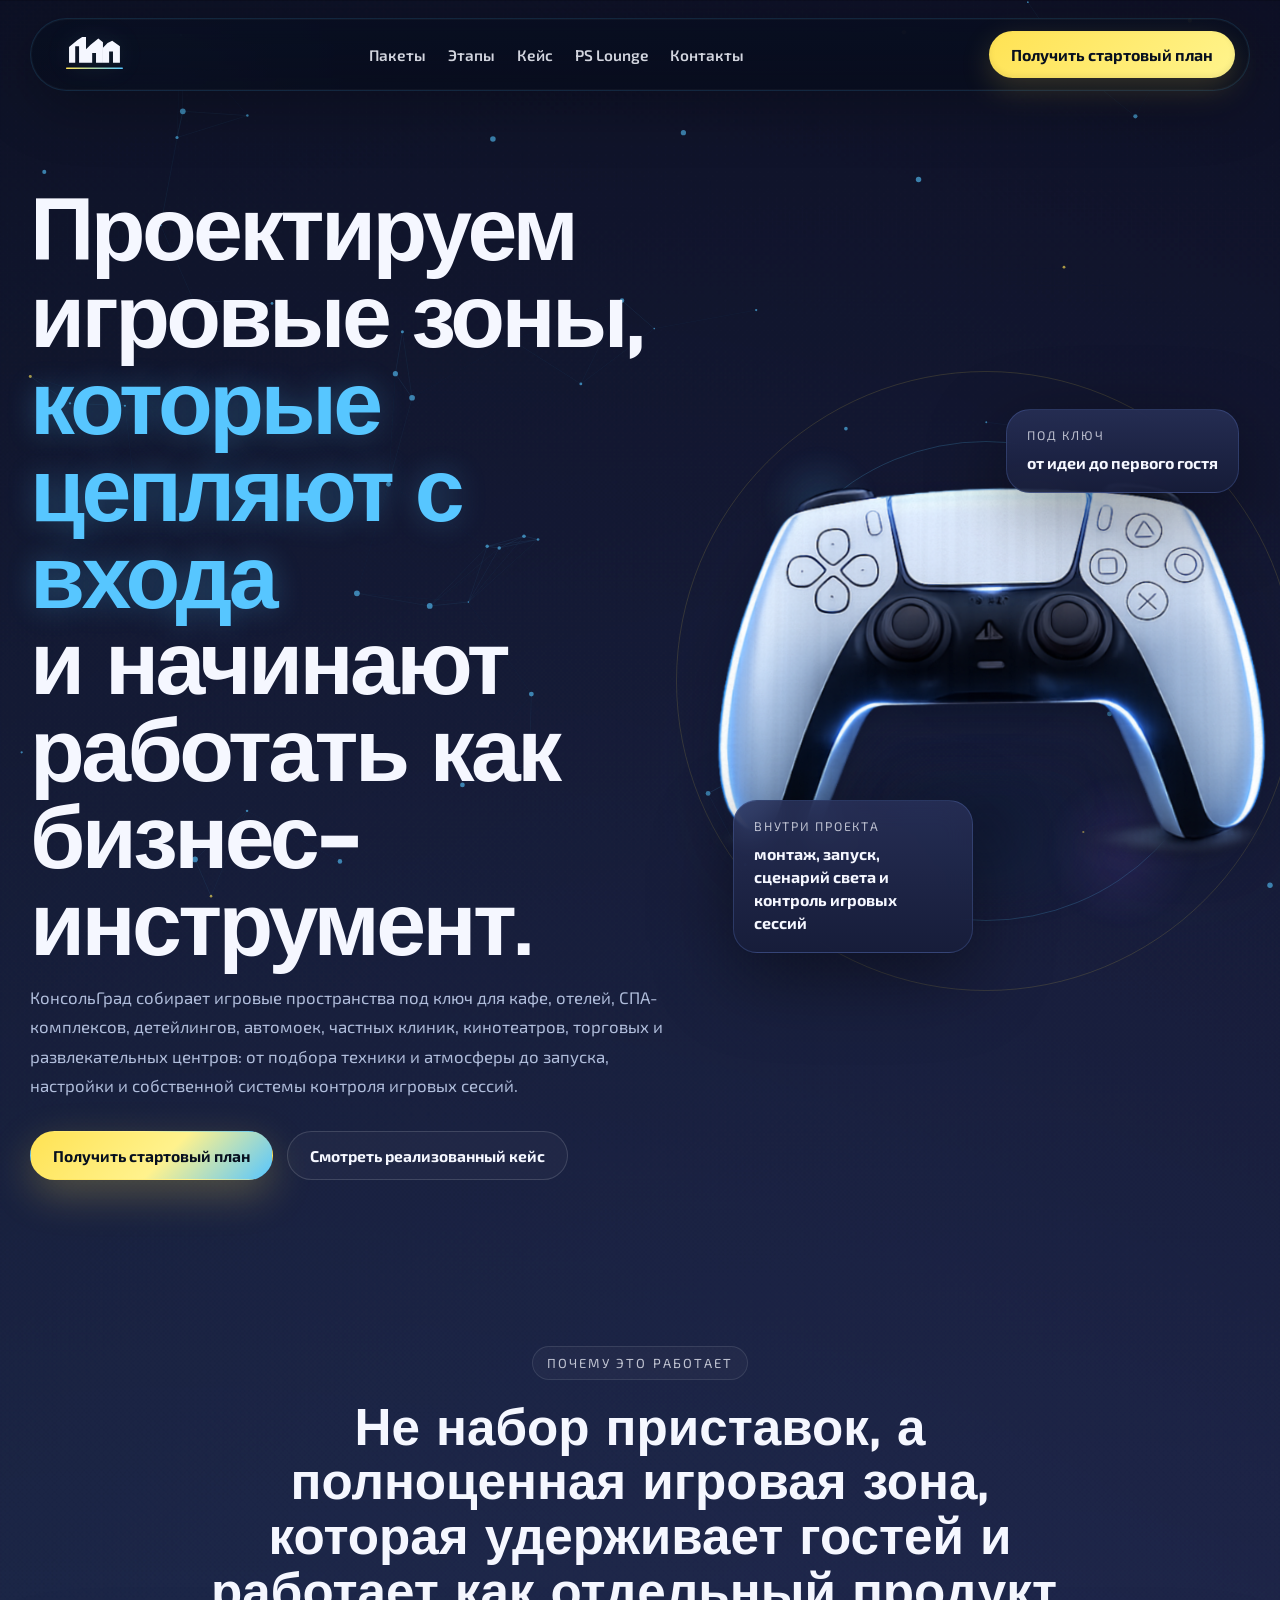
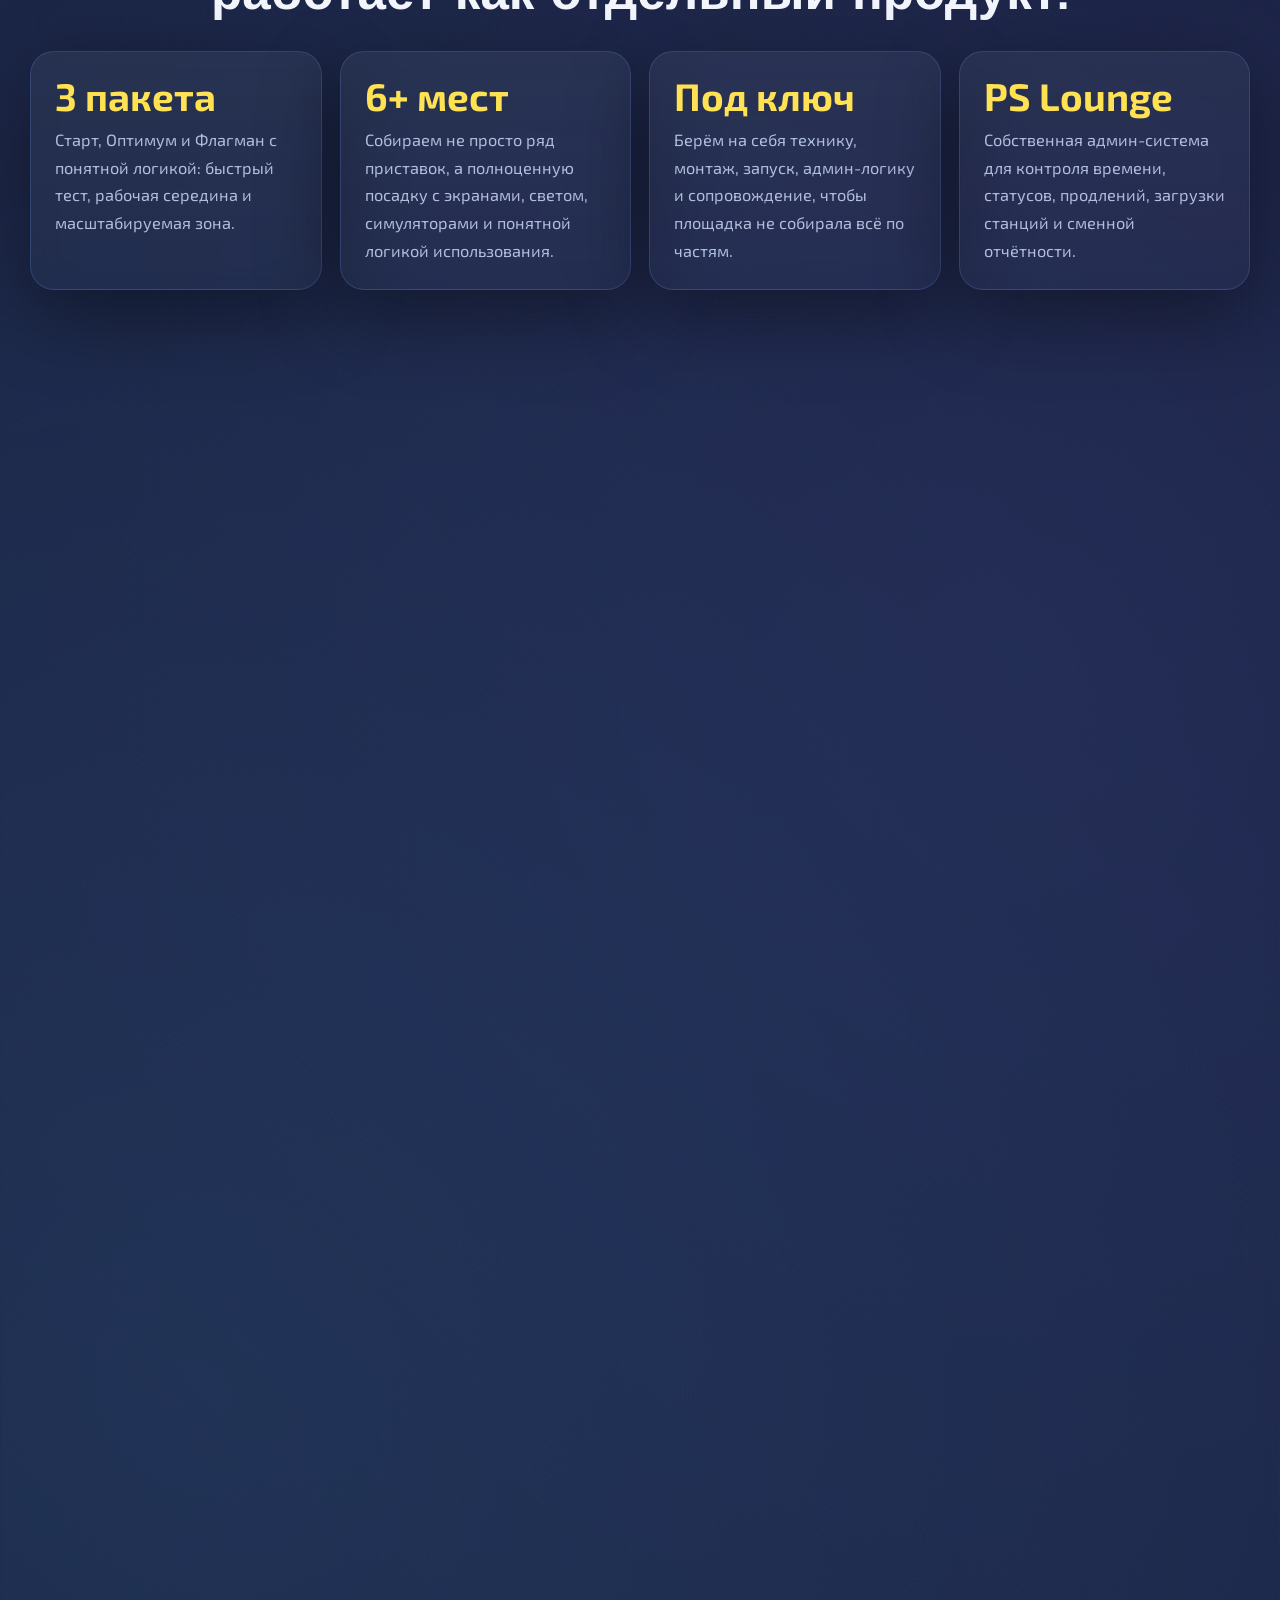
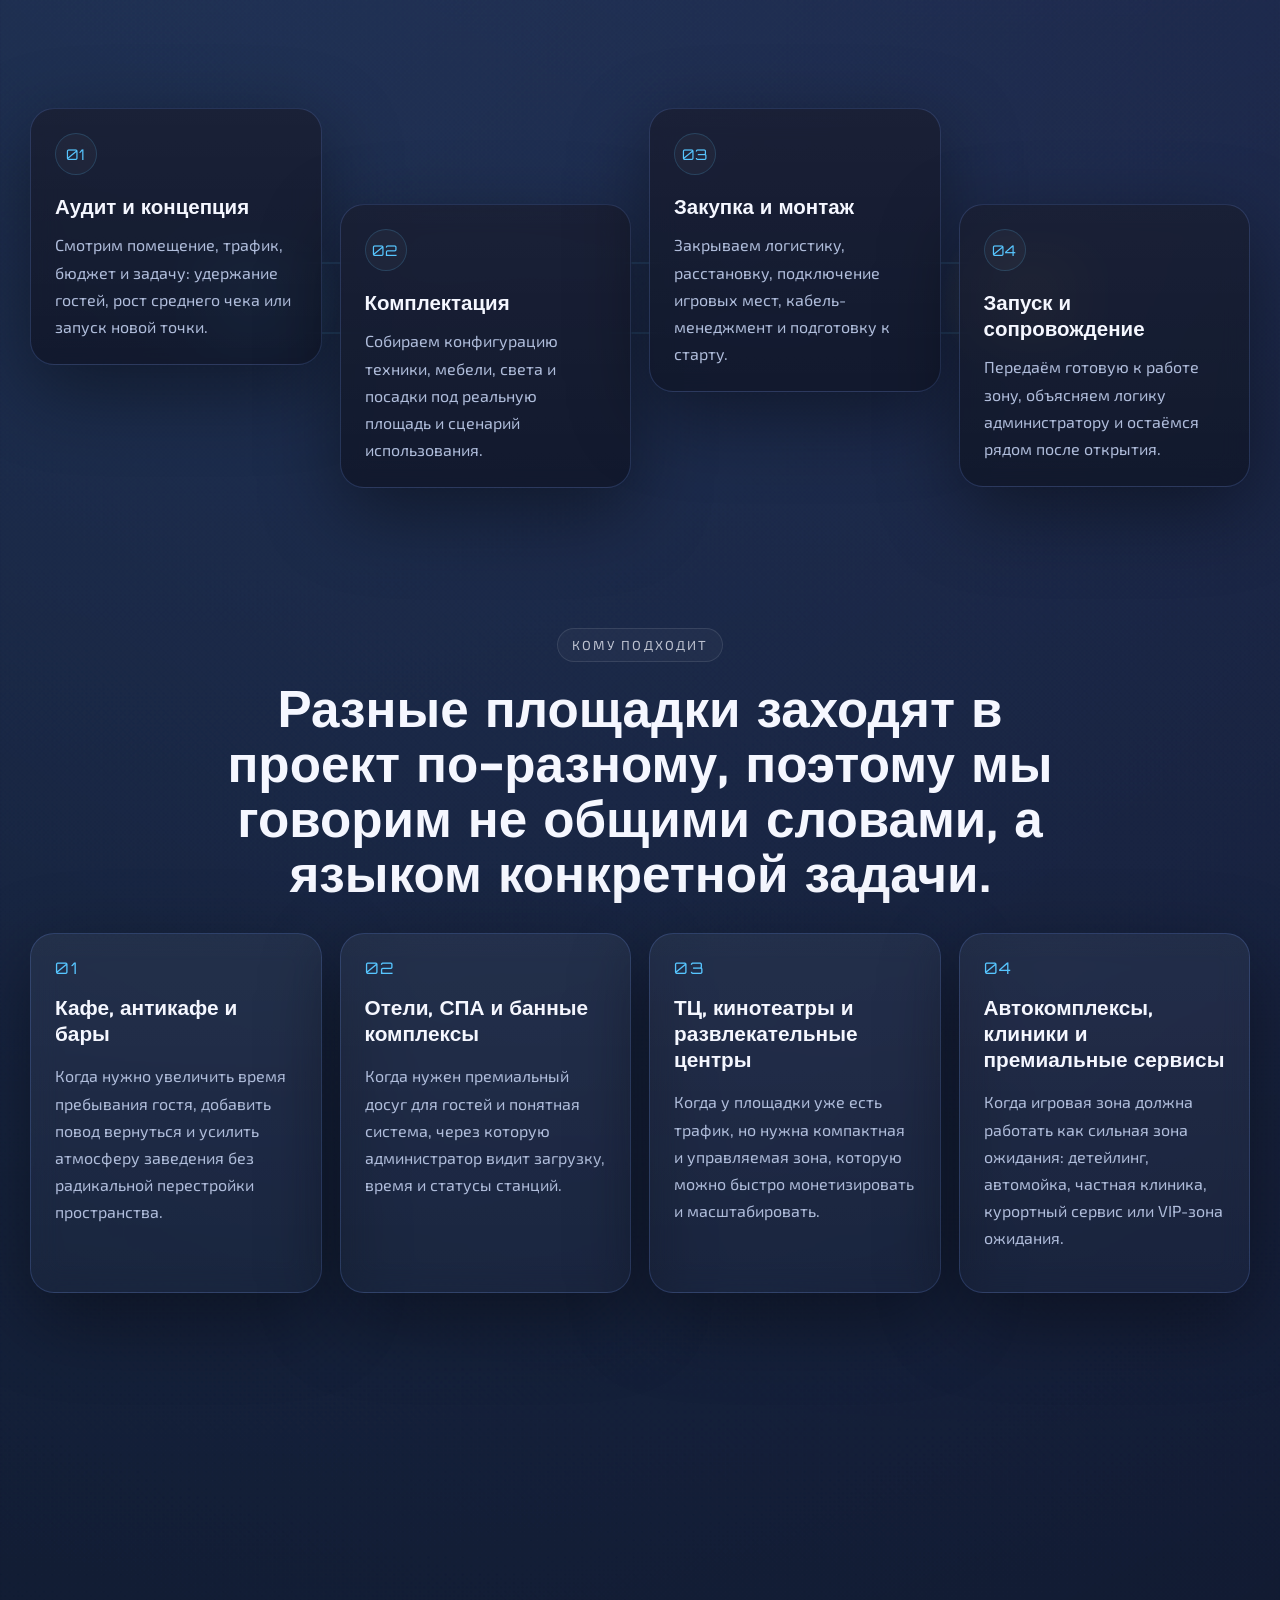
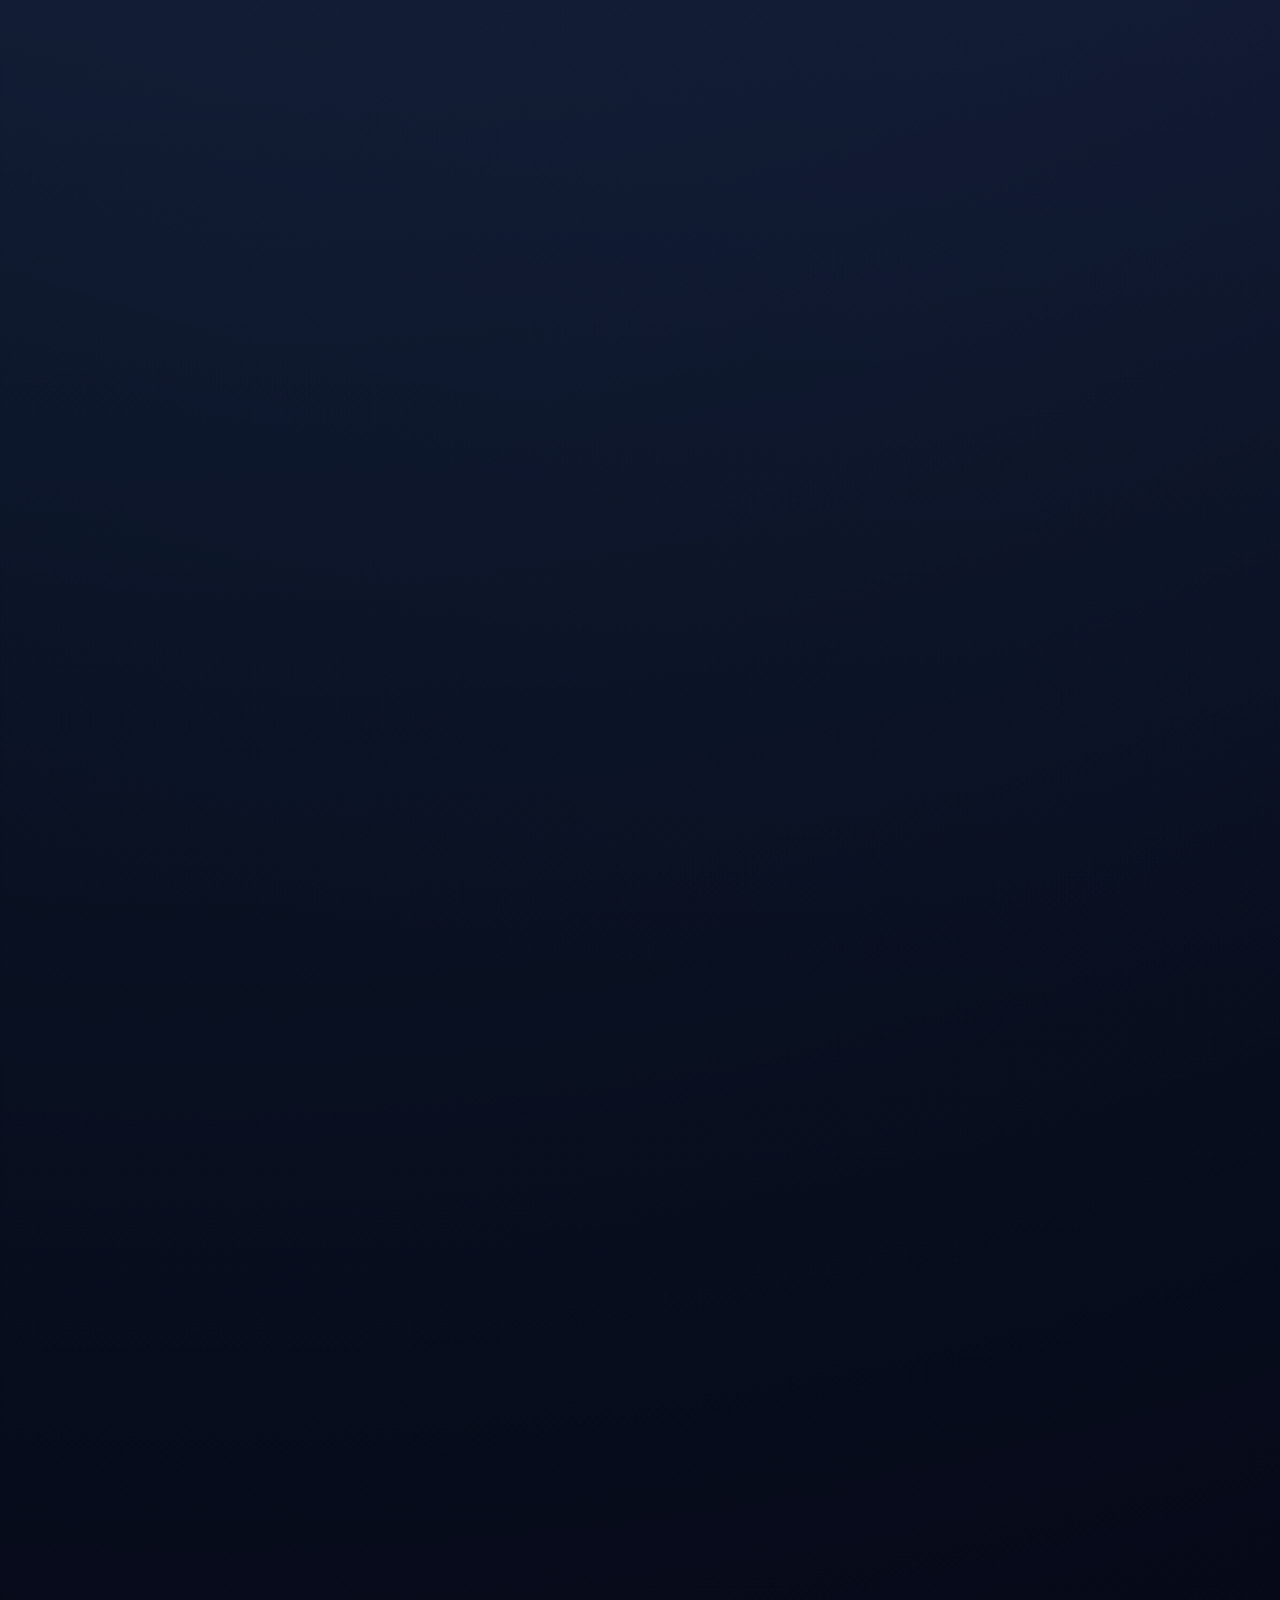
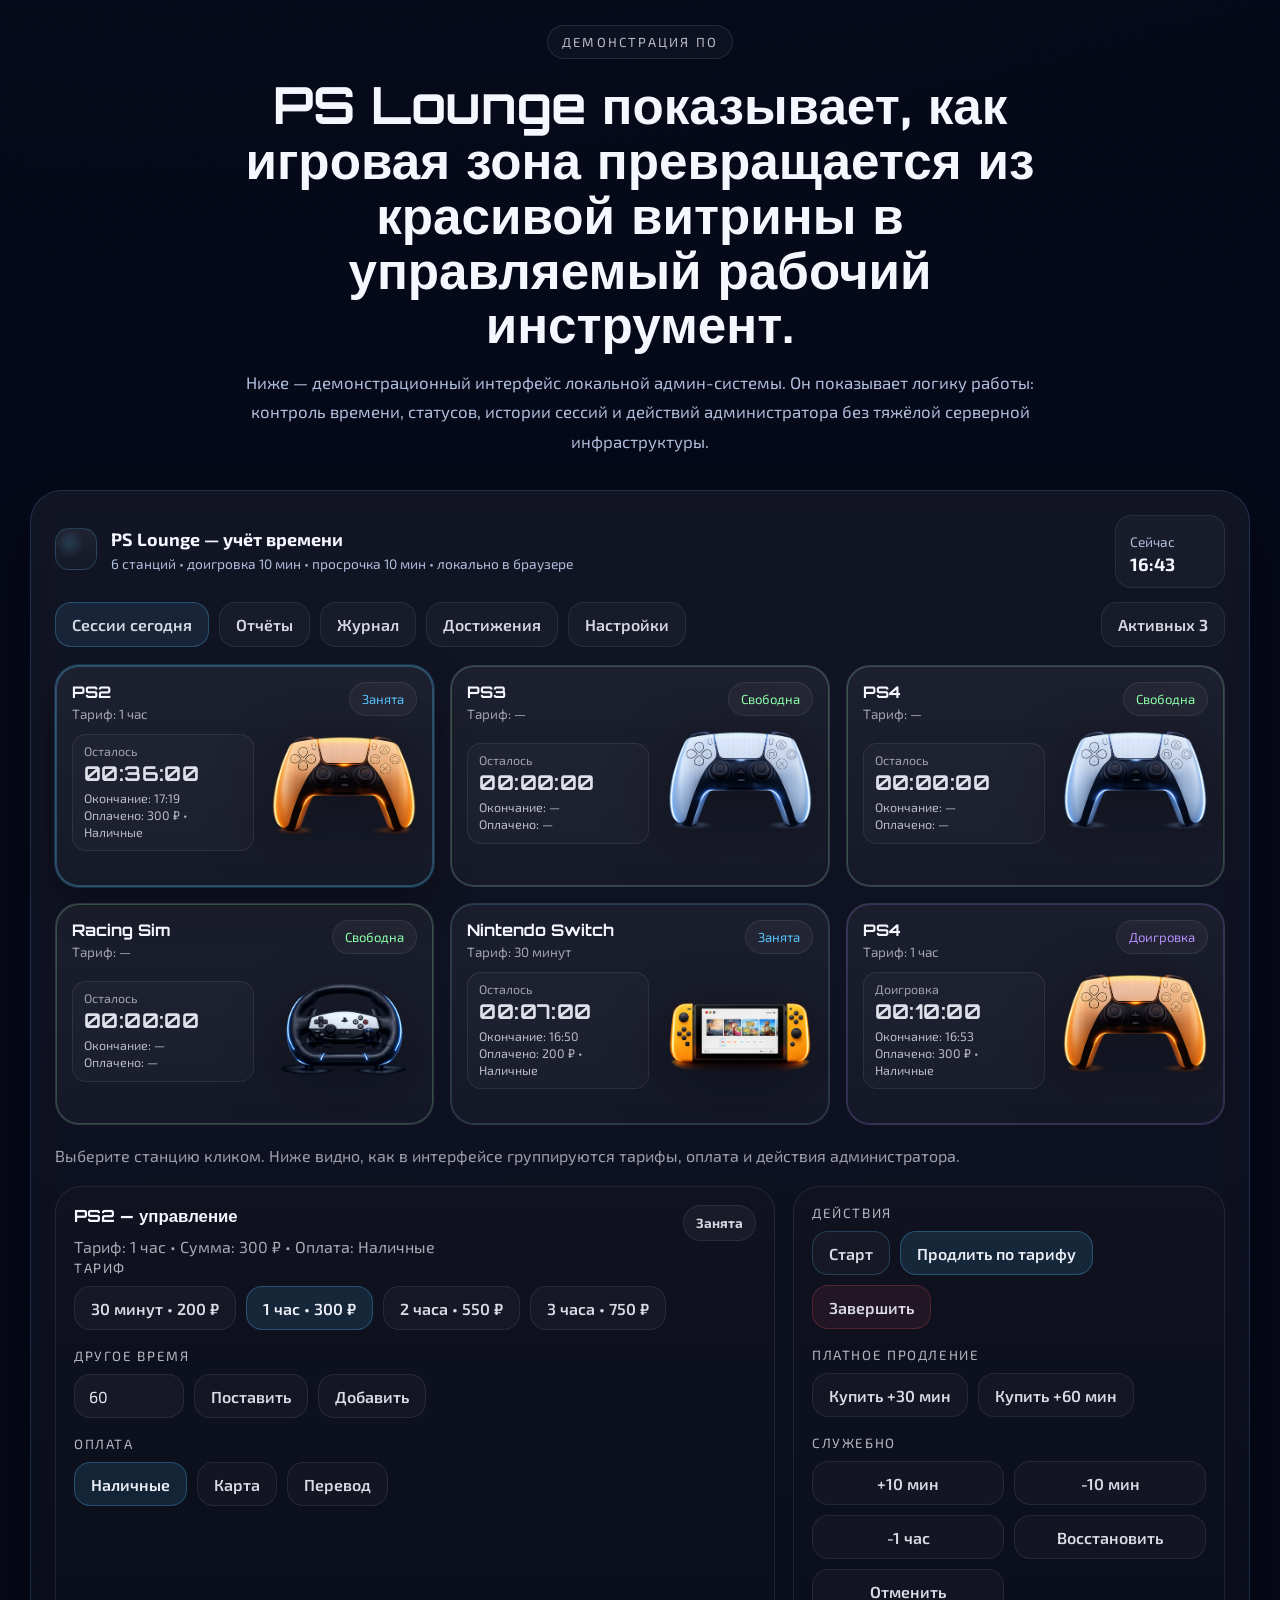
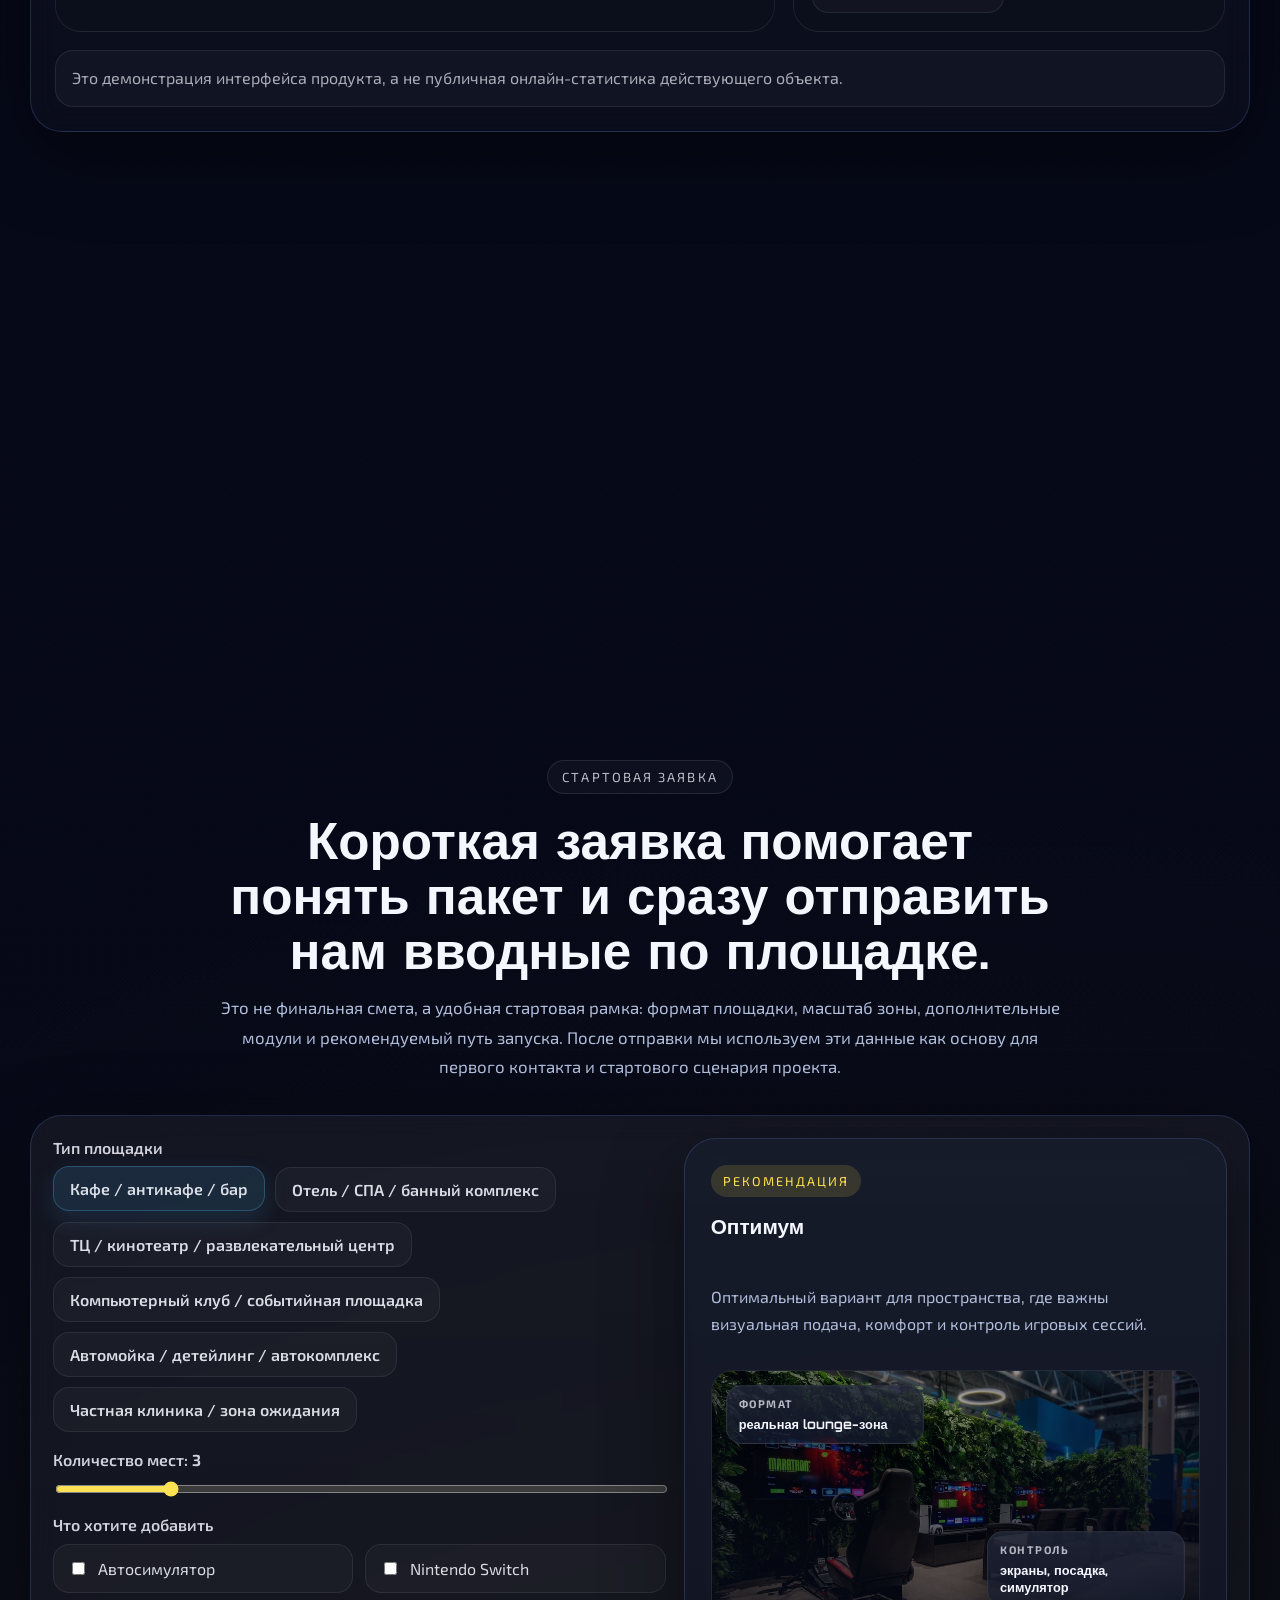
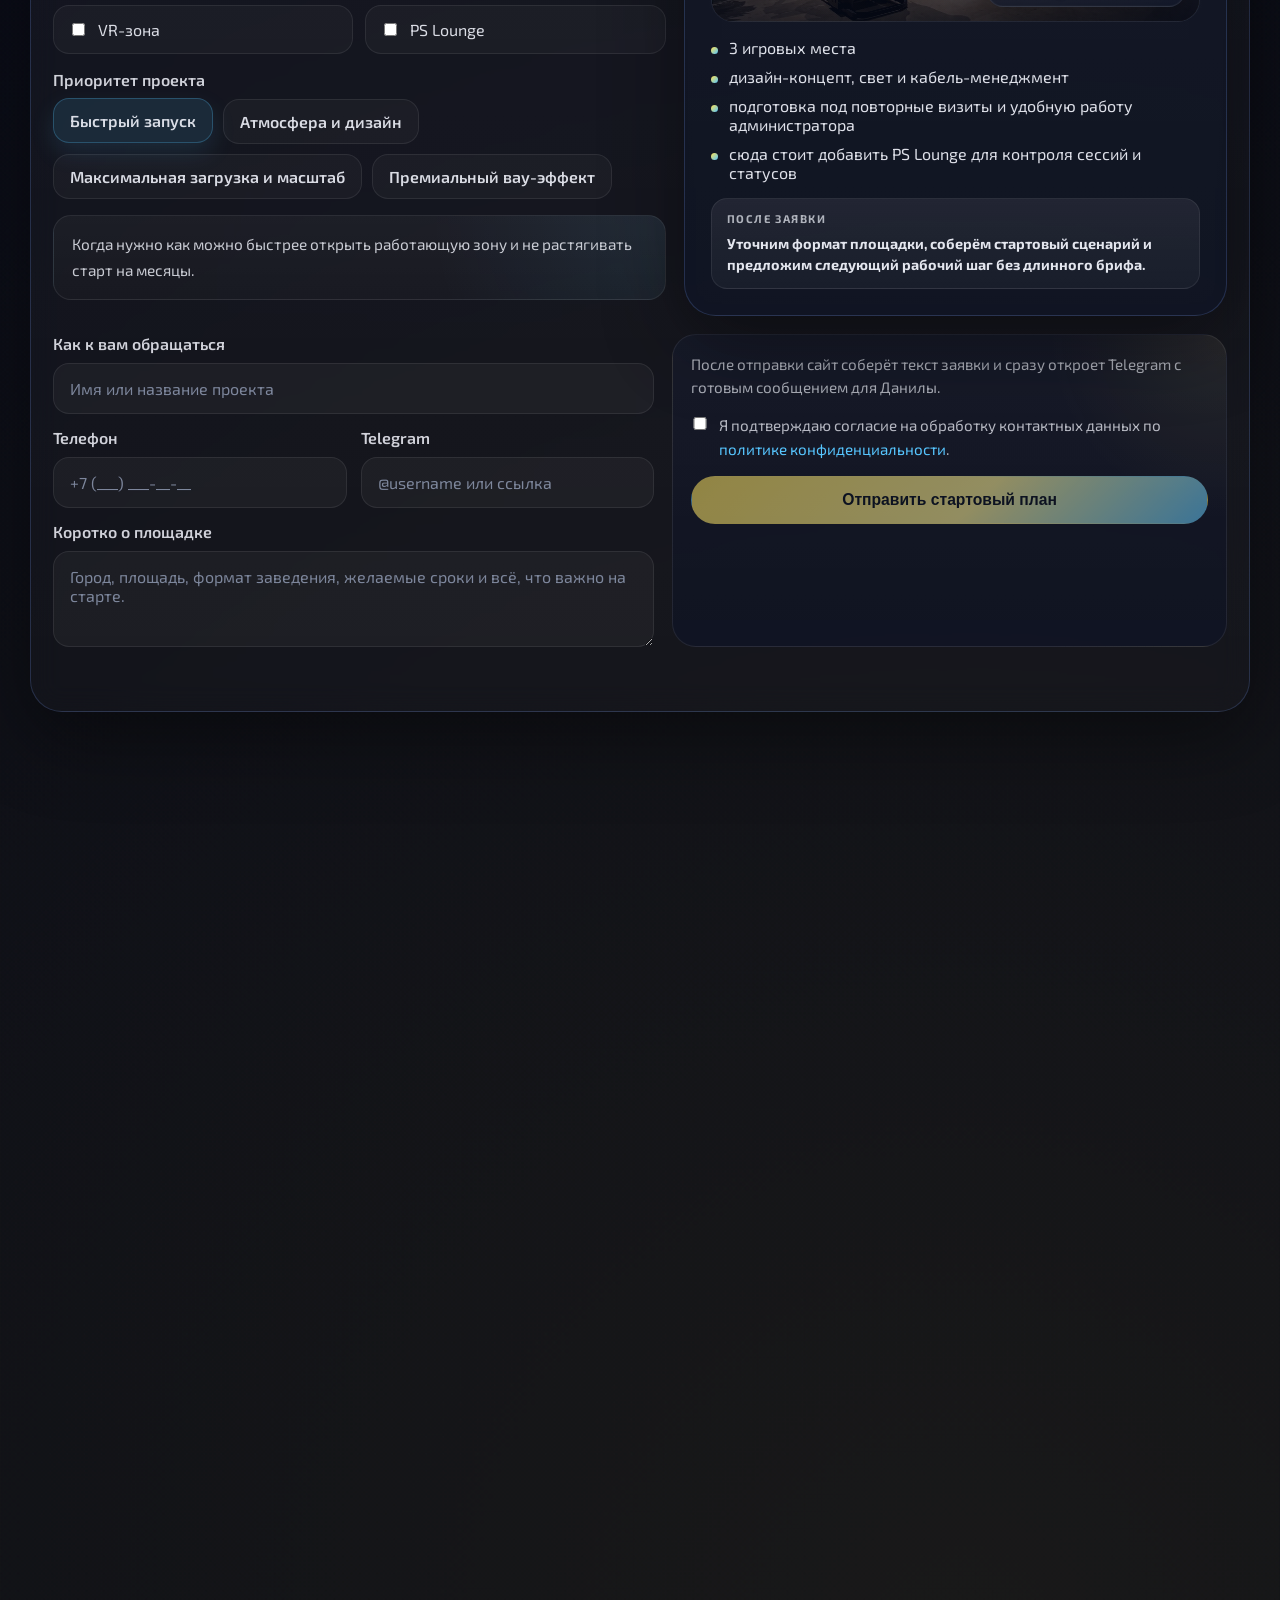
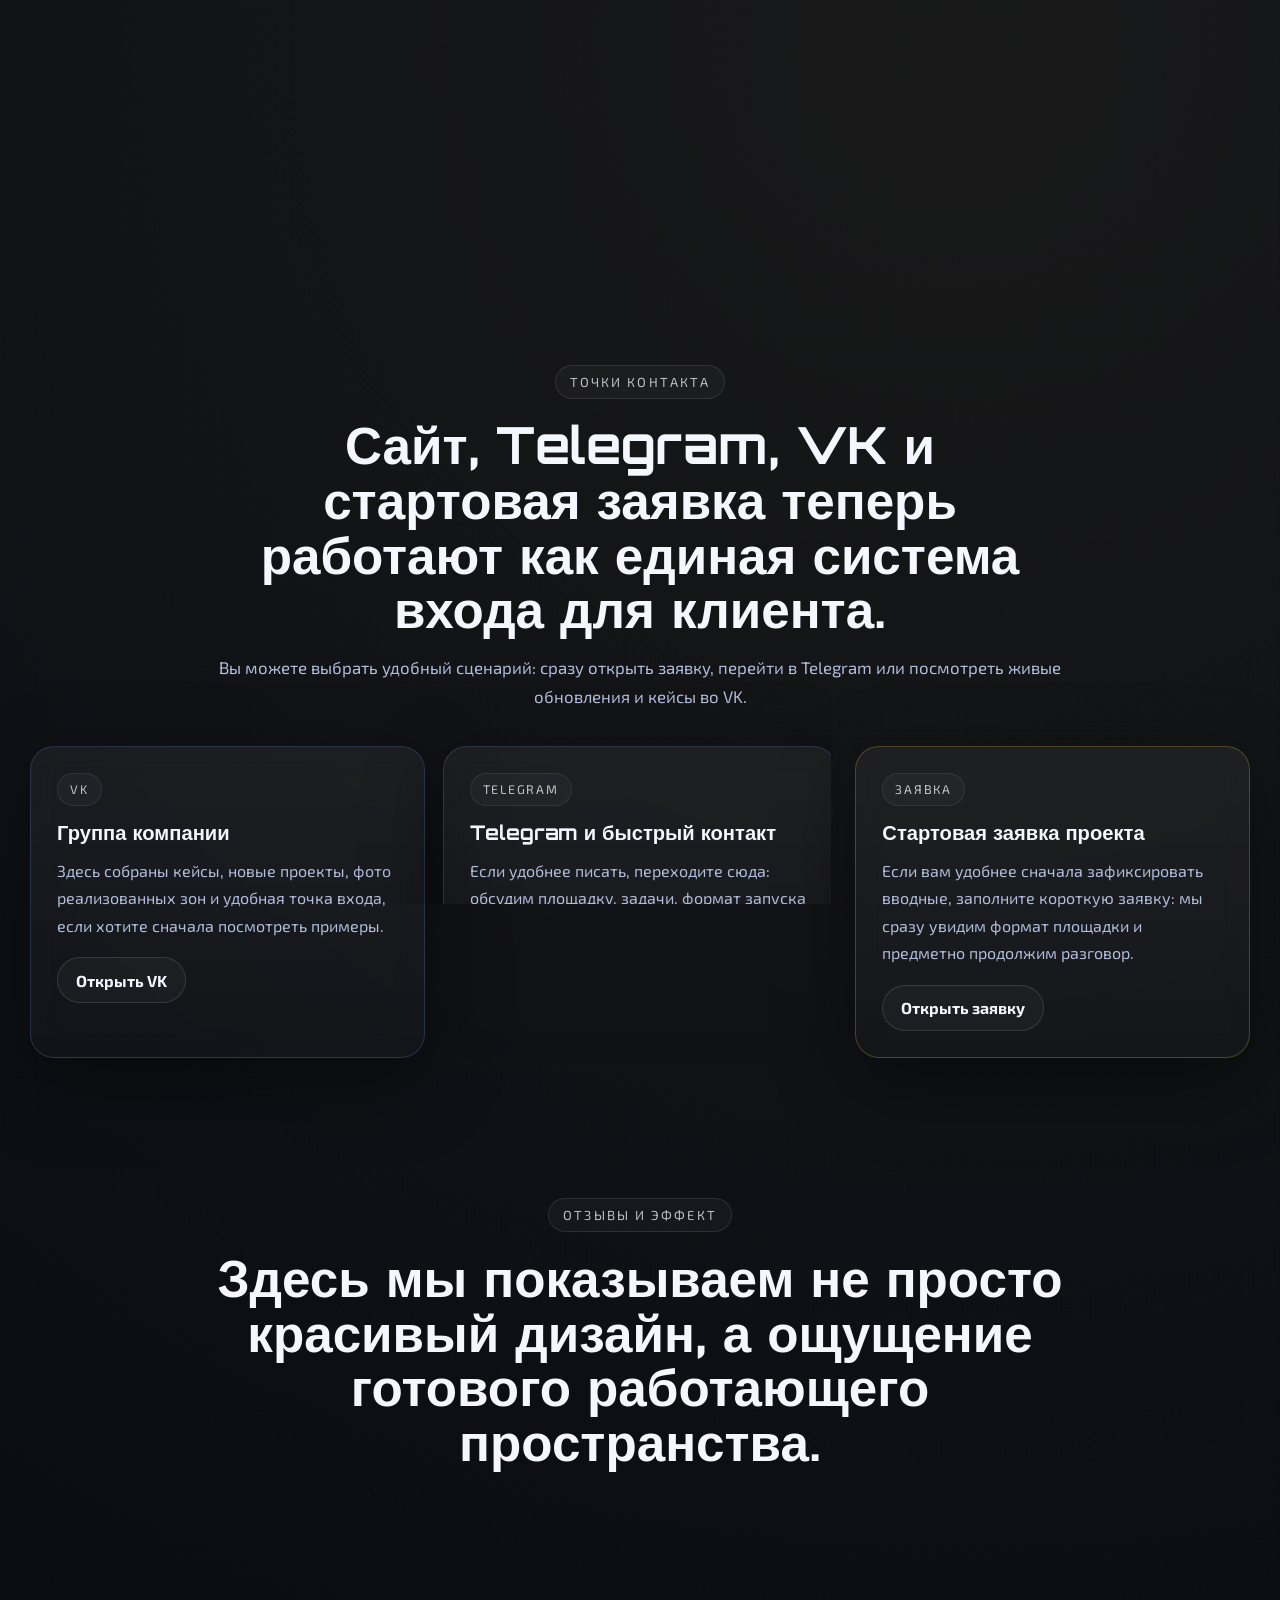
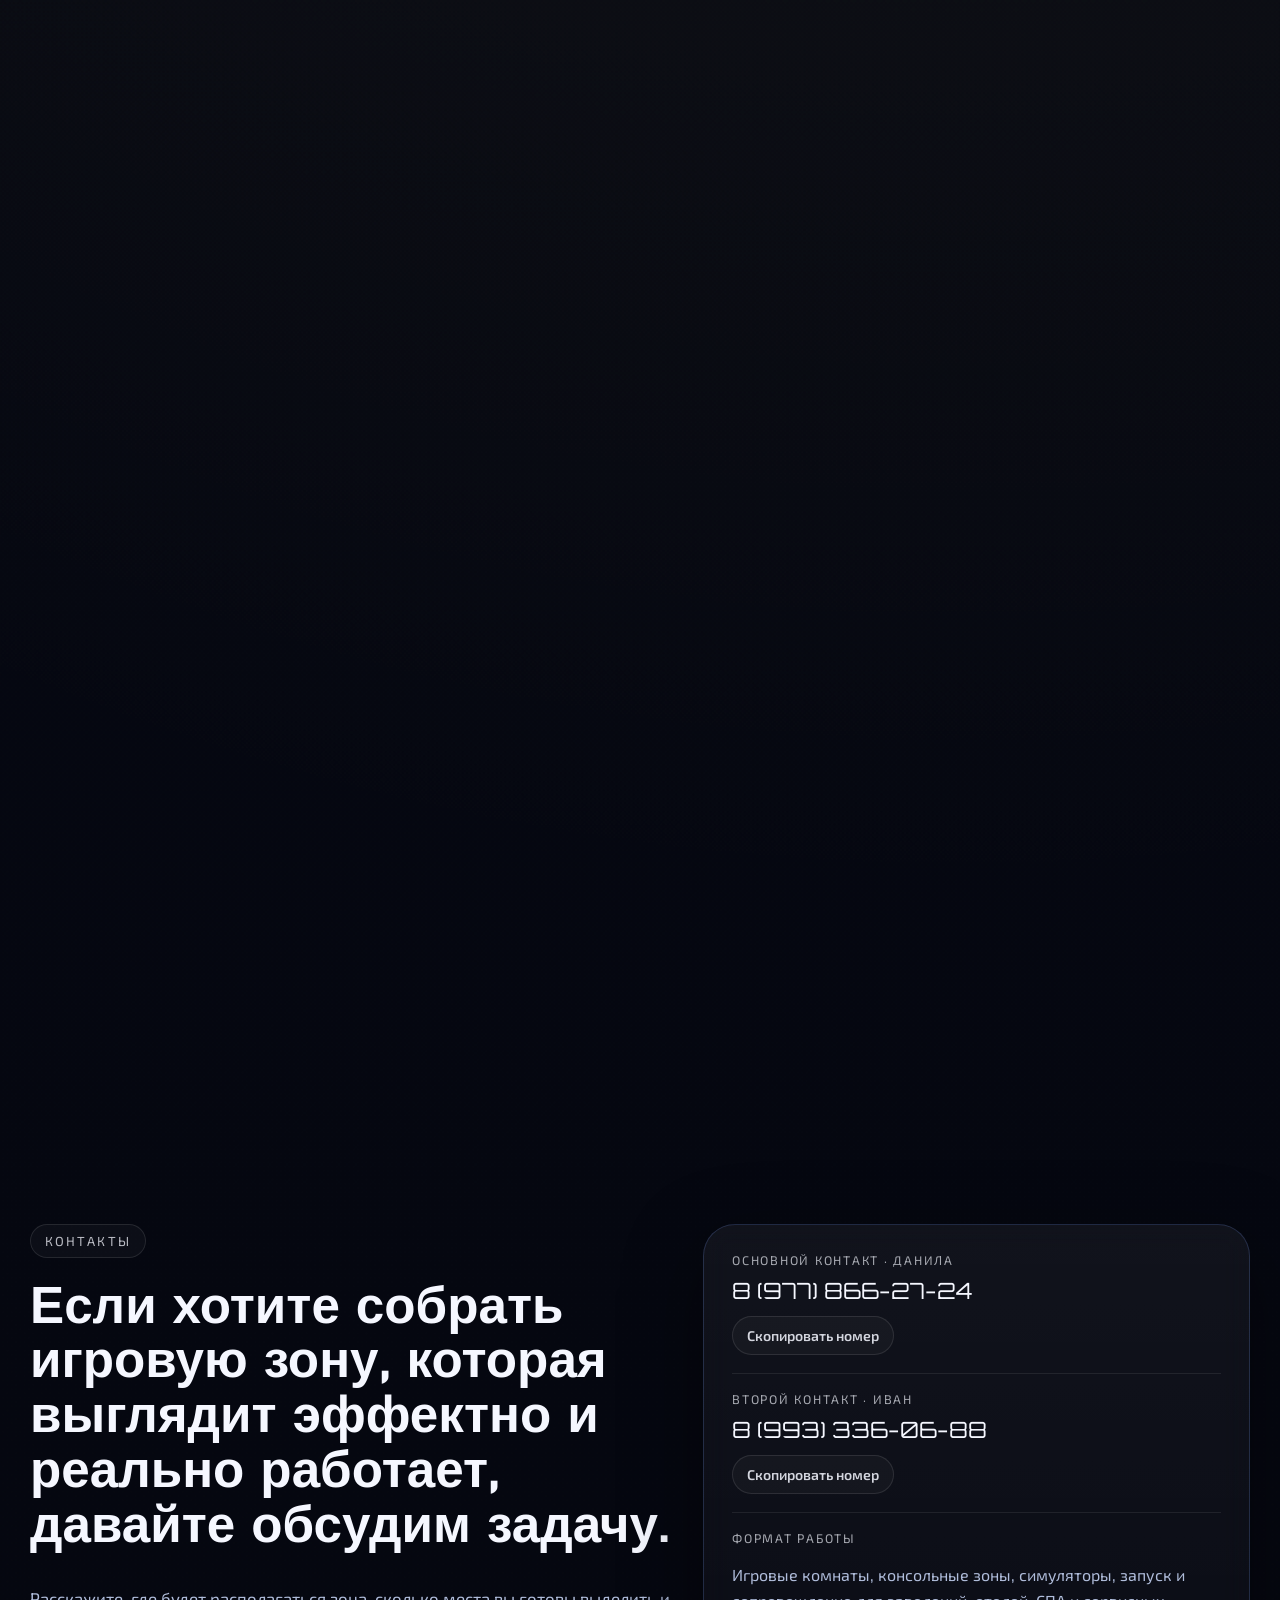
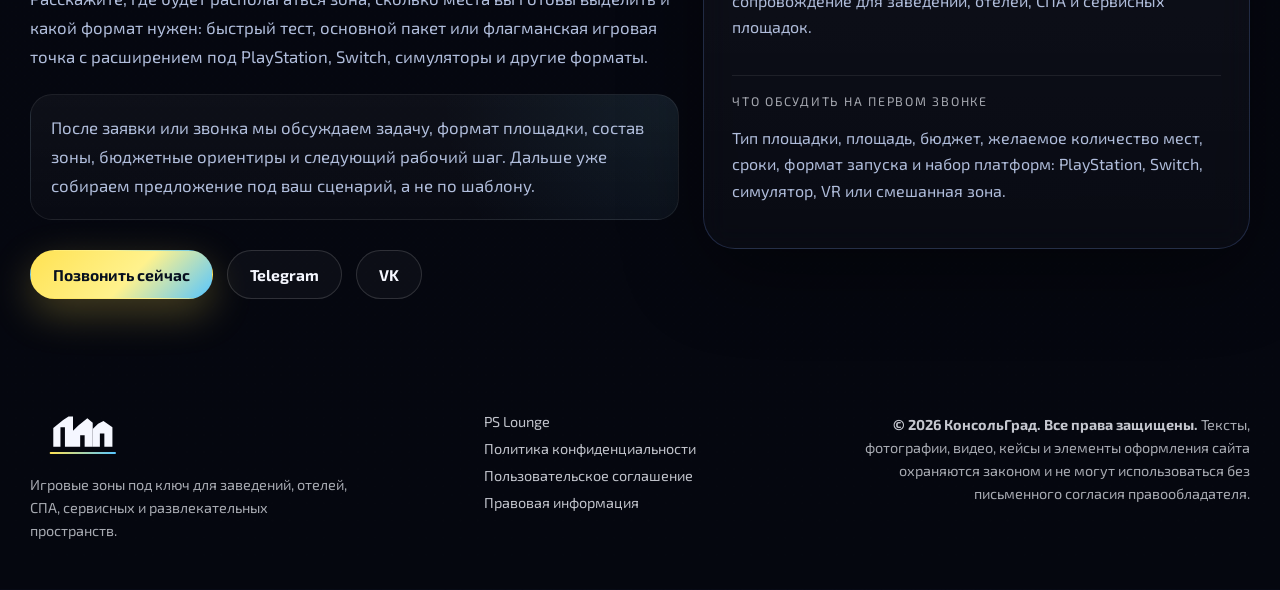
==== commit 21b6dcdc: "Update public URLs for Amvera" ====
--- a/index.html
+++ b/index.html
@@ -11,27 +11,27 @@
   <meta name="robots" content="index,follow,max-image-preview:large">
   <meta name="author" content="КонсольГрад">
   <meta name="copyright" content="КонсольГрад, 2026. Все права защищены.">
-  <link rel="canonical" href="https://andreyqwerty365-netizen.github.io/">
+  <link rel="canonical" href="https://website-andrey3322.amvera.io/">
   <link rel="icon" href="./favicon.svg" type="image/svg+xml">
   <meta property="og:locale" content="ru_RU">
   <meta property="og:type" content="website">
   <meta property="og:title" content="КонсольГрад — игровые зоны под ключ для заведений и развлекательных площадок">
   <meta property="og:description" content="Проектируем и запускаем игровые зоны под ключ: пакеты запуска, реализованный кейс, контакты, стартовый план и отдельная страница продукта PS Lounge.">
-  <meta property="og:url" content="https://andreyqwerty365-netizen.github.io/">
+  <meta property="og:url" content="https://website-andrey3322.amvera.io/">
   <meta property="og:site_name" content="КонсольГрад">
-  <meta property="og:image" content="https://andreyqwerty365-netizen.github.io/assets/cases/spa-lounge/case-01.png">
+  <meta property="og:image" content="https://website-andrey3322.amvera.io/assets/cases/spa-lounge/case-01.png">
   <meta property="og:image:alt" content="Игровая lounge-зона КонсольГрад с PlayStation-станциями">
   <meta name="twitter:card" content="summary_large_image">
   <meta name="twitter:title" content="КонсольГрад — игровые зоны под ключ">
   <meta name="twitter:description" content="Лендинг КонсольГрад: пакеты запуска, реализованный кейс, стартовый план и прямые контакты.">
-  <meta name="twitter:image" content="https://andreyqwerty365-netizen.github.io/assets/cases/spa-lounge/case-01.png">
+  <meta name="twitter:image" content="https://website-andrey3322.amvera.io/assets/cases/spa-lounge/case-01.png">
   <link rel="preconnect" href="https://fonts.googleapis.com">
   <link rel="preconnect" href="https://fonts.gstatic.com" crossorigin>
   <link href="https://fonts.googleapis.com/css2?family=Orbitron:wght@500;700;800&family=Exo+2:wght@400;500;600;700&display=swap" rel="stylesheet">
   <link rel="stylesheet" href="./styles.css">
   <script>
     window.CONSOLEGRAD_CONFIG = {
-      siteUrl: "https://andreyqwerty365-netizen.github.io/",
+      siteUrl: "https://website-andrey3322.amvera.io/",
       formEndpoint: "",
       gaMeasurementId: "",
       yandexMetrikaId: "",
@@ -46,8 +46,8 @@
       "@context": "https://schema.org",
       "@type": "Organization",
       "name": "КонсольГрад",
-      "url": "https://andreyqwerty365-netizen.github.io/",
-      "logo": "https://andreyqwerty365-netizen.github.io/assets/brand/consolegrad-mark.svg",
+      "url": "https://website-andrey3322.amvera.io/",
+      "logo": "https://website-andrey3322.amvera.io/assets/brand/consolegrad-mark.svg",
       "description": "КонсольГрад проектирует и запускает игровые зоны под ключ для заведений, отелей, СПА, ТЦ и развлекательных площадок.",
       "sameAs": [
         "https://t.me/KonsolGrad",
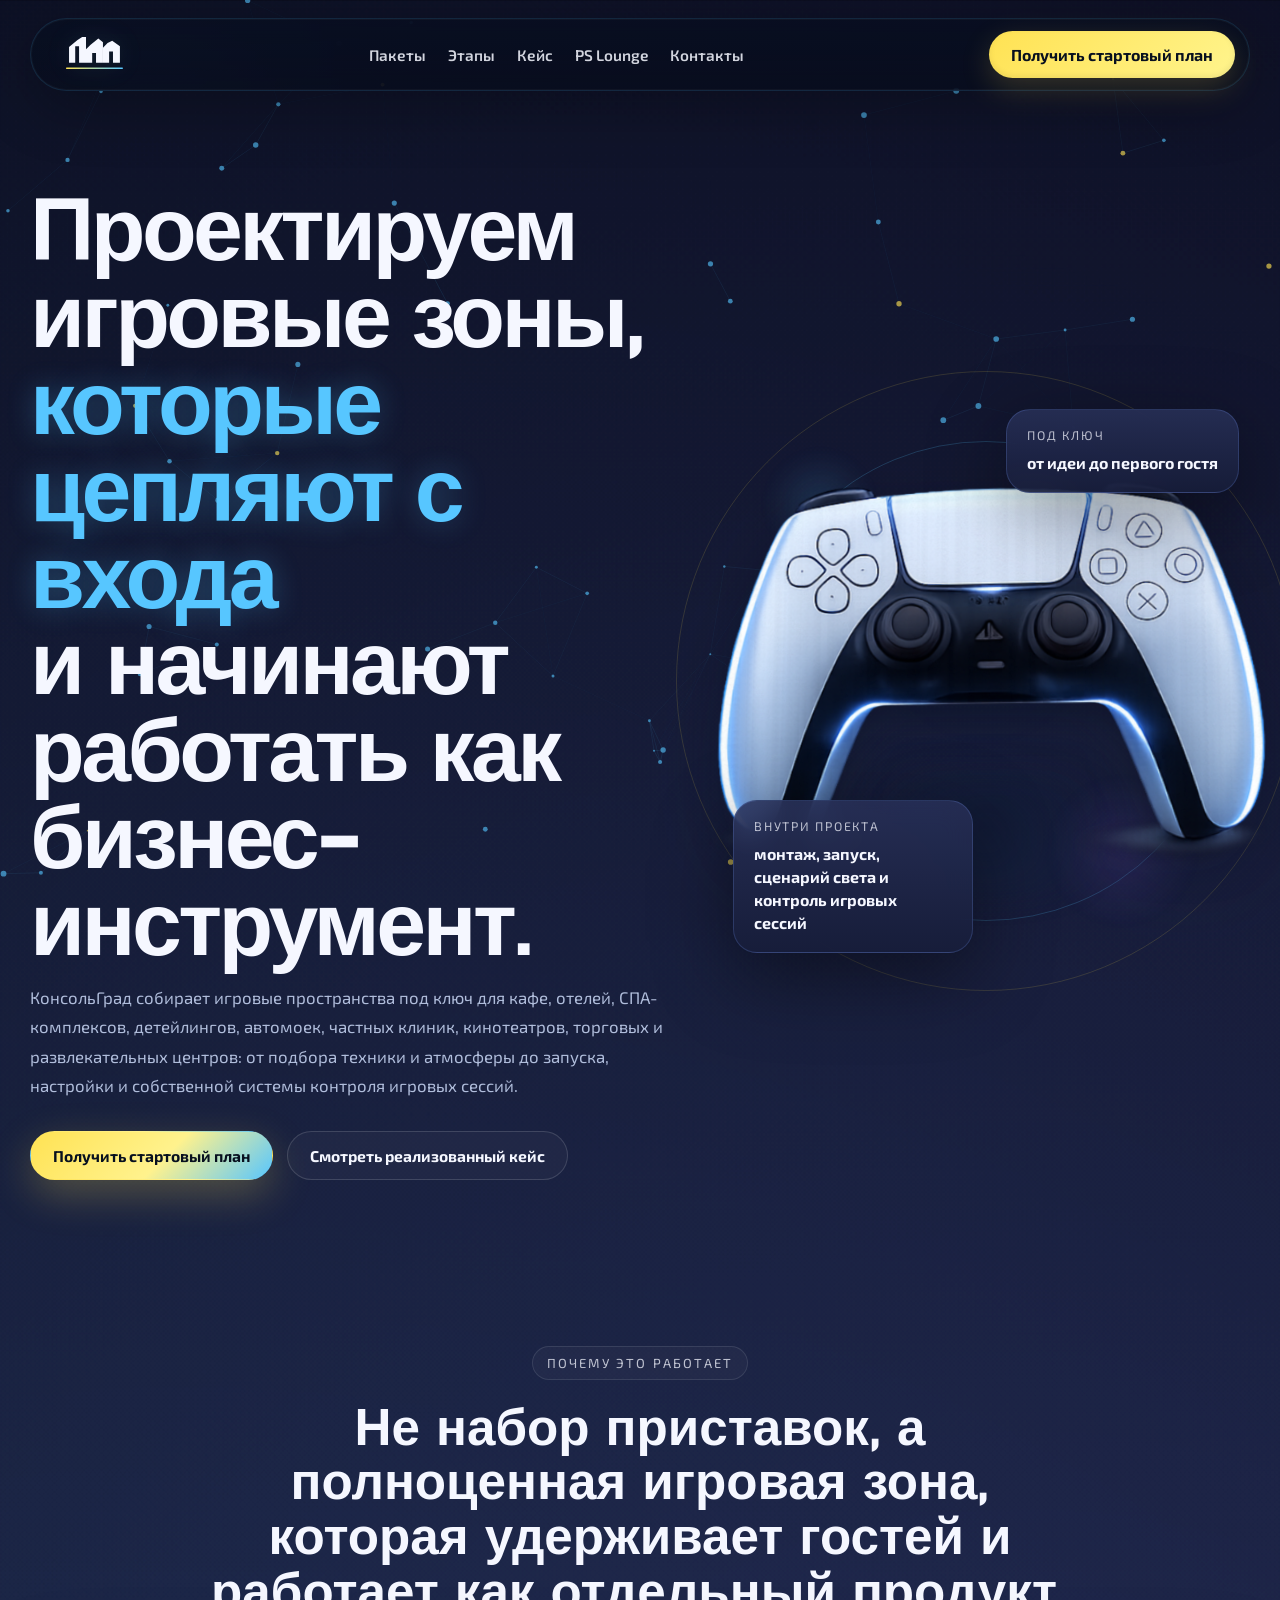
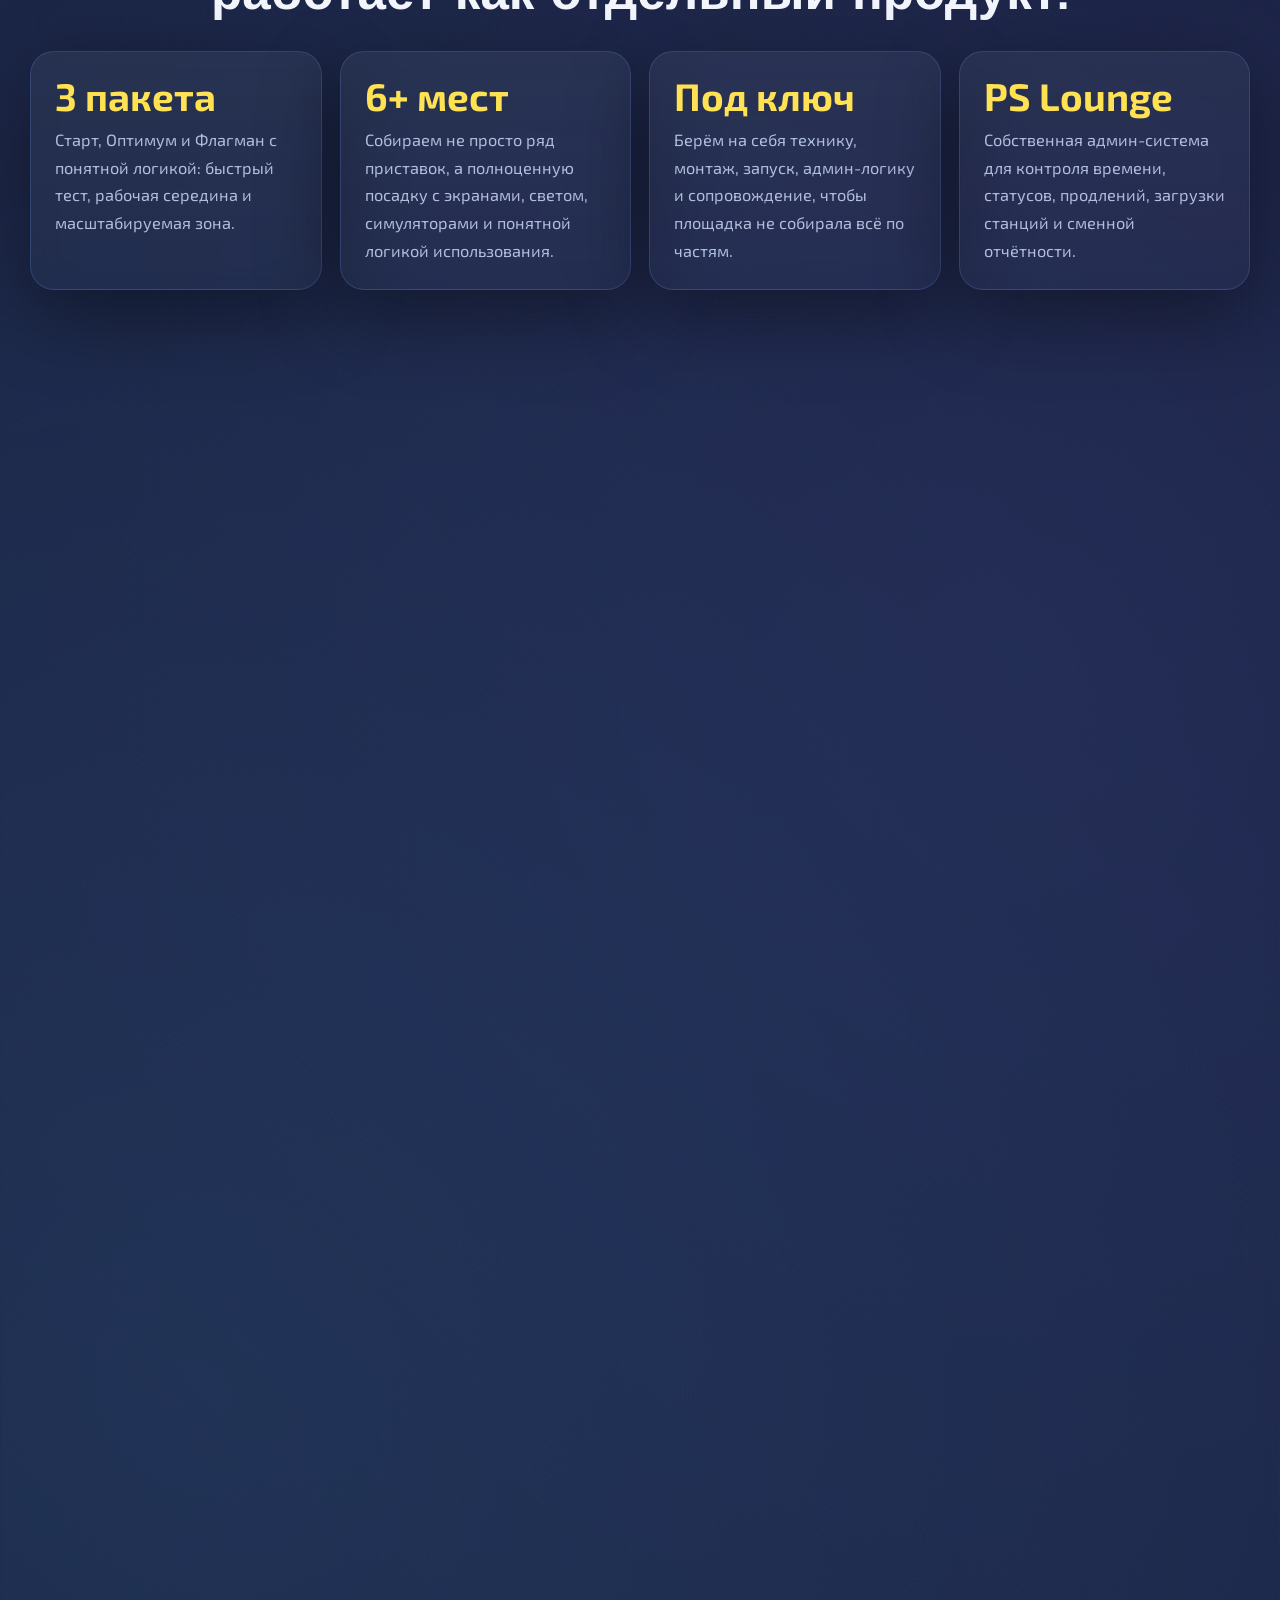
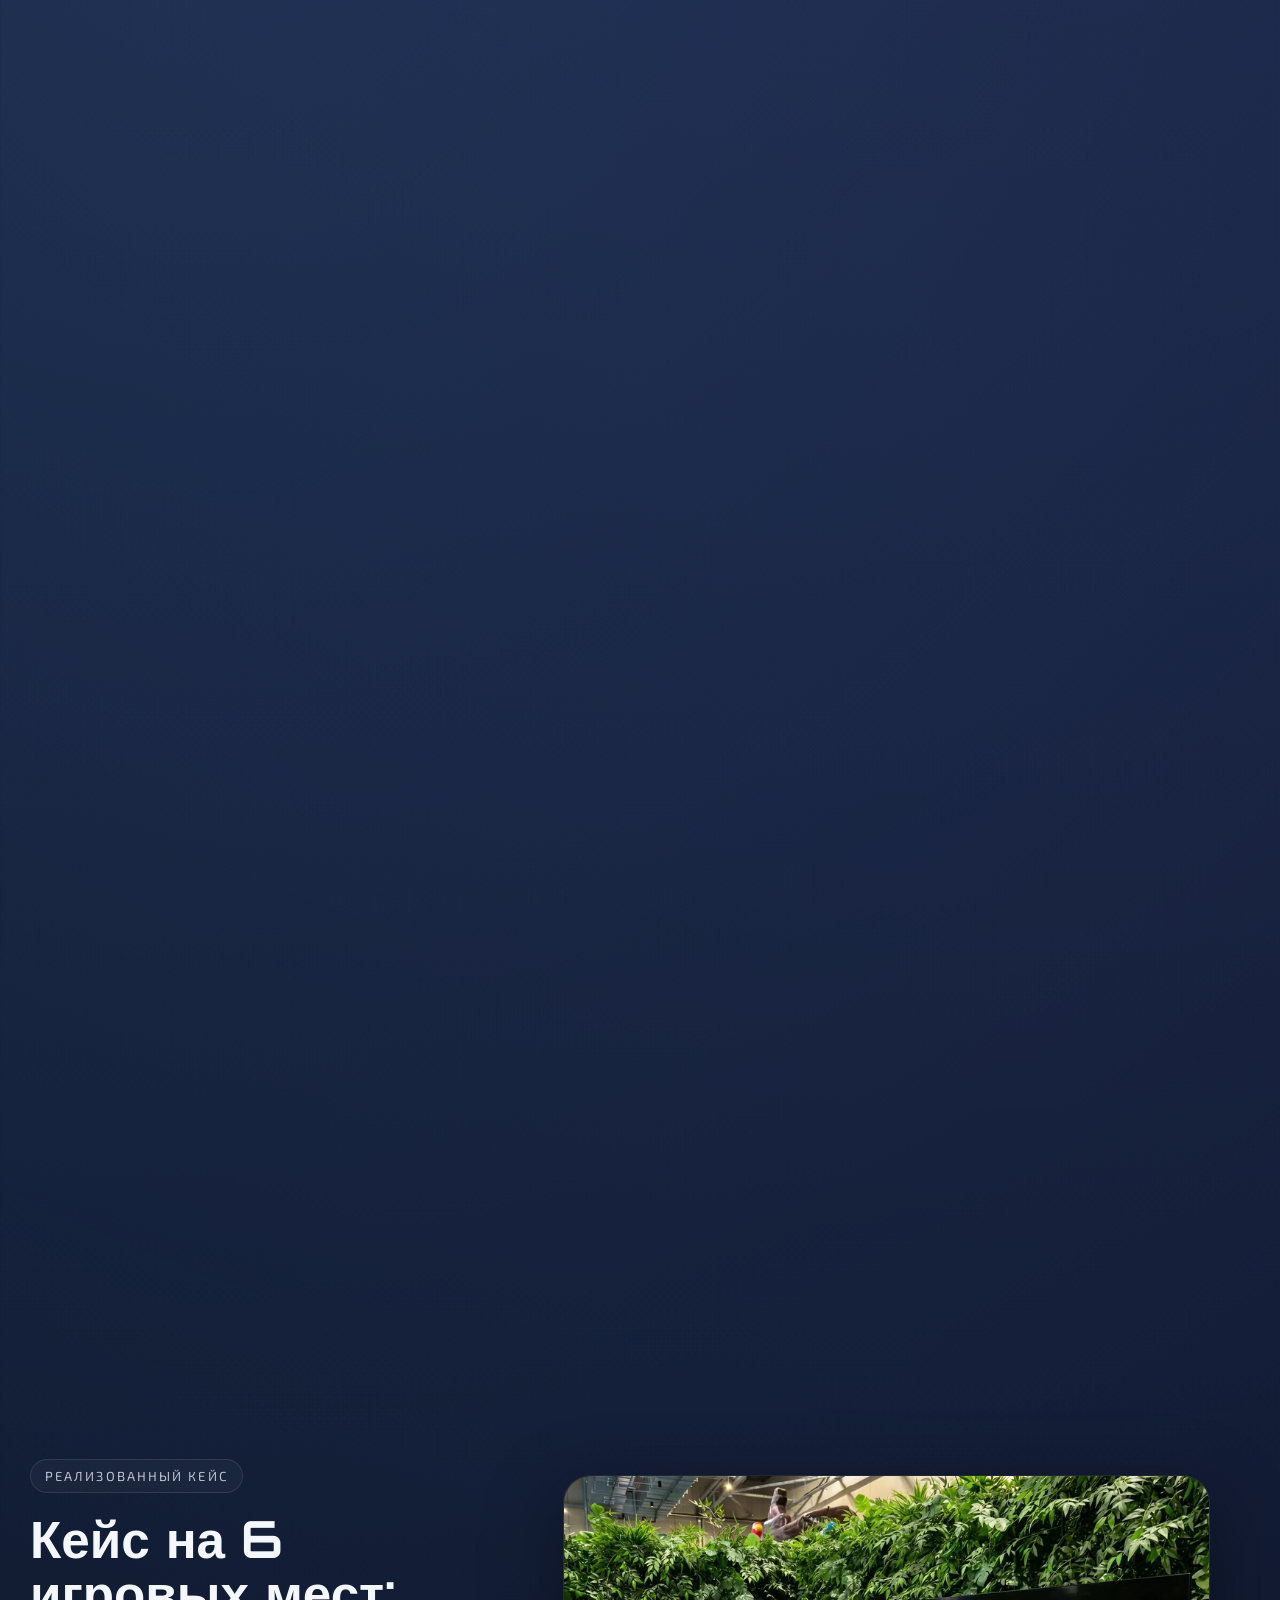
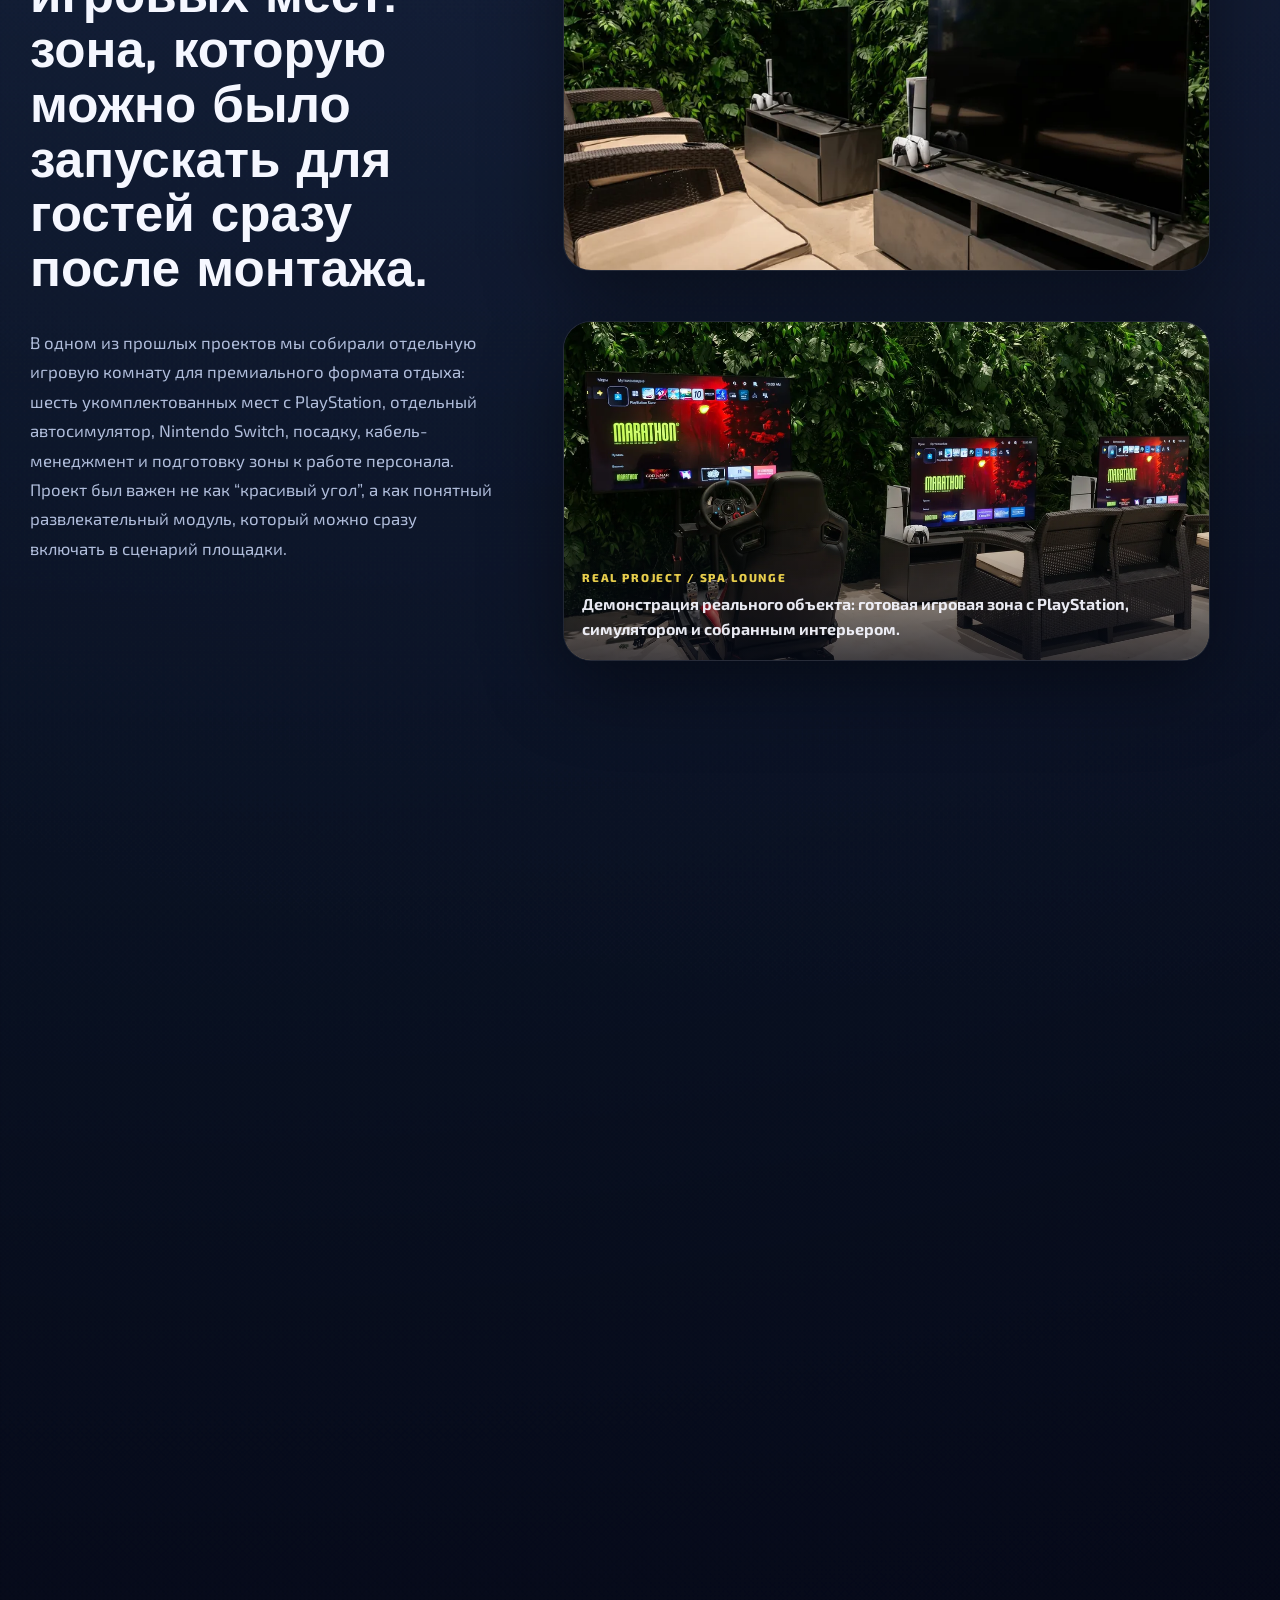
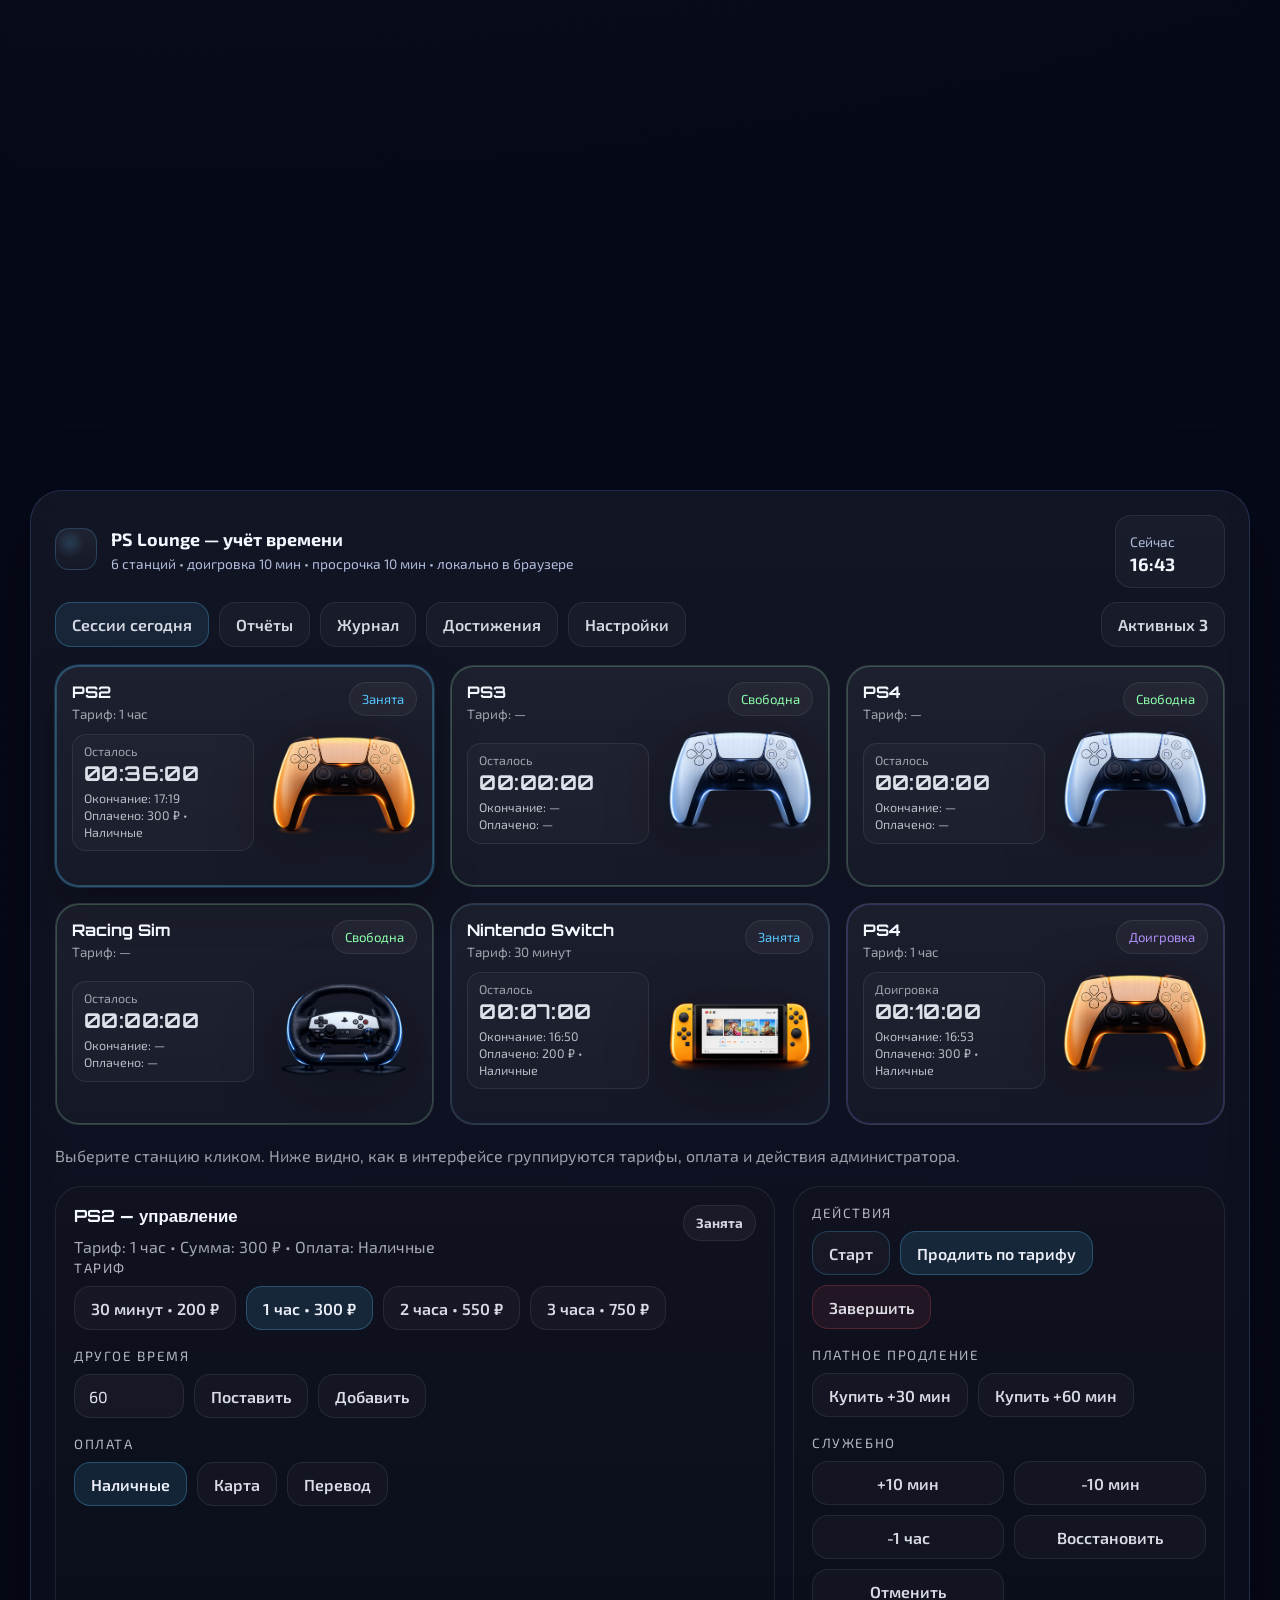
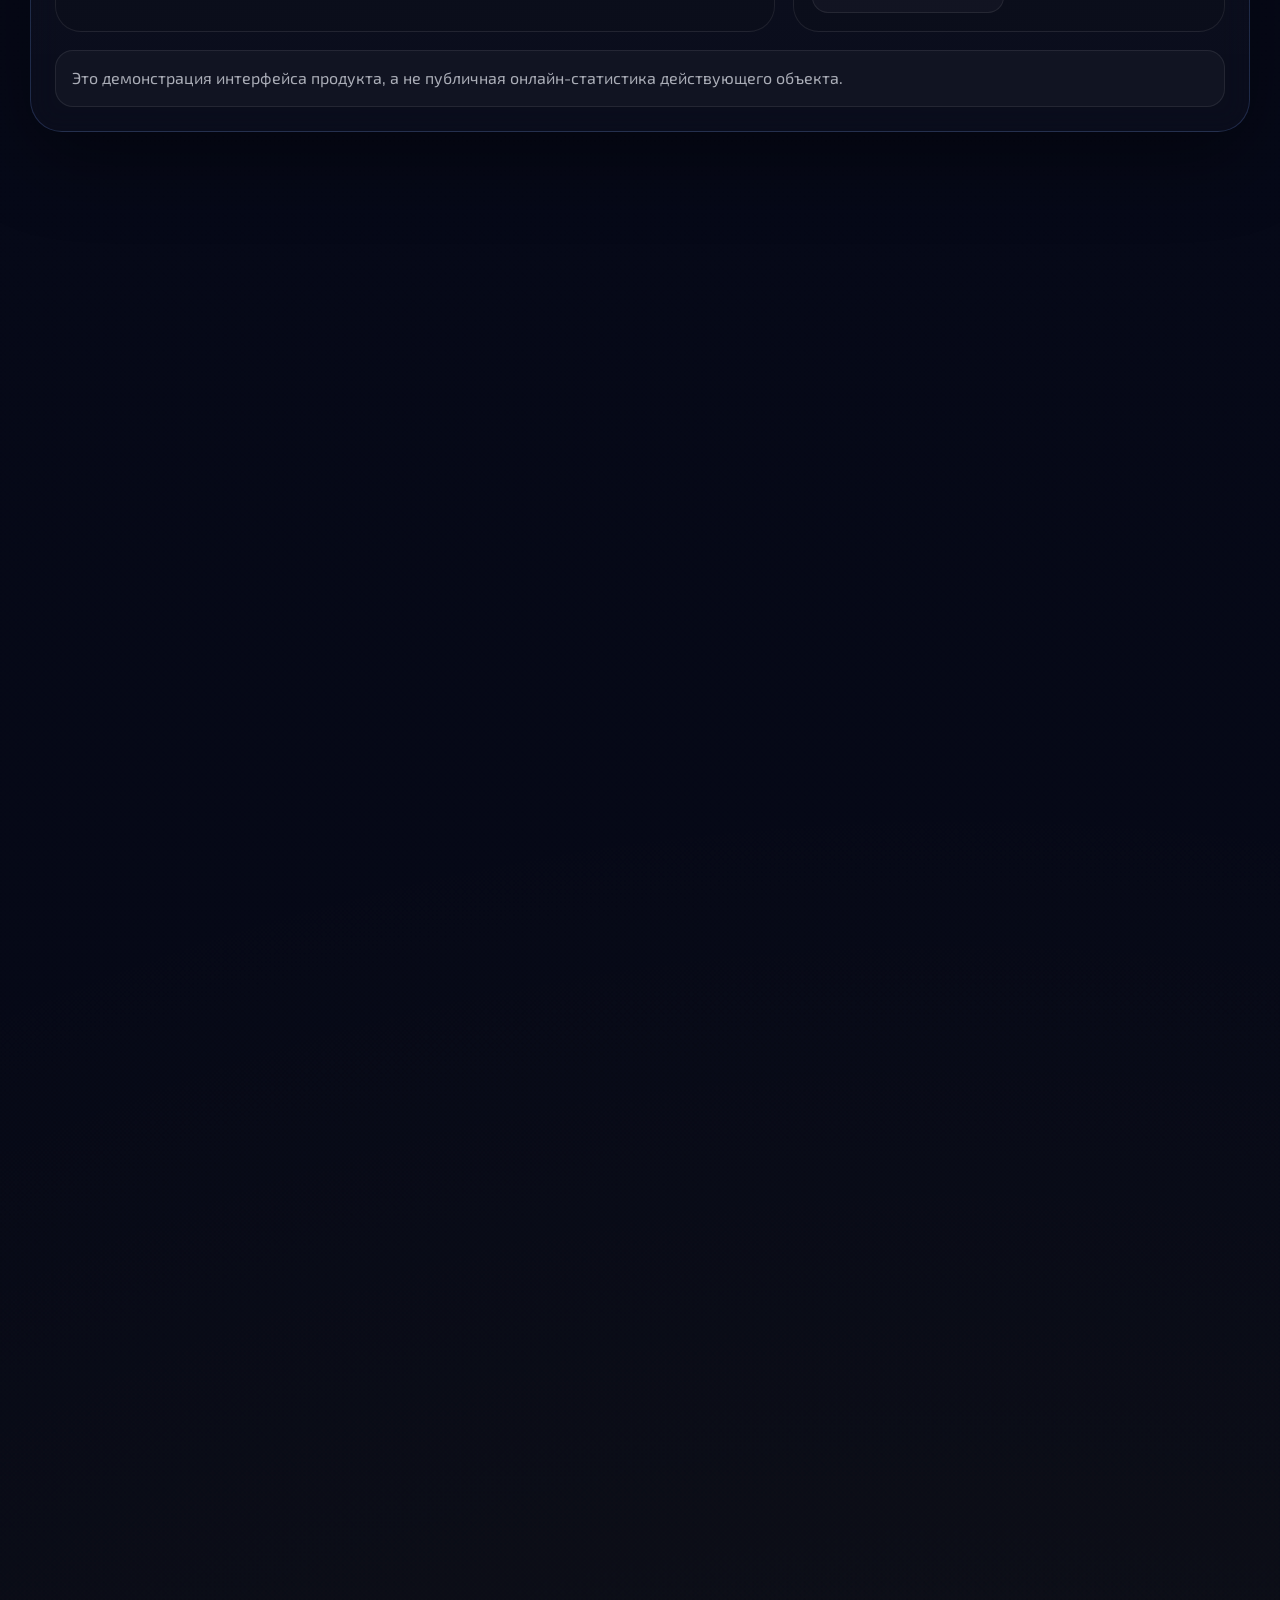
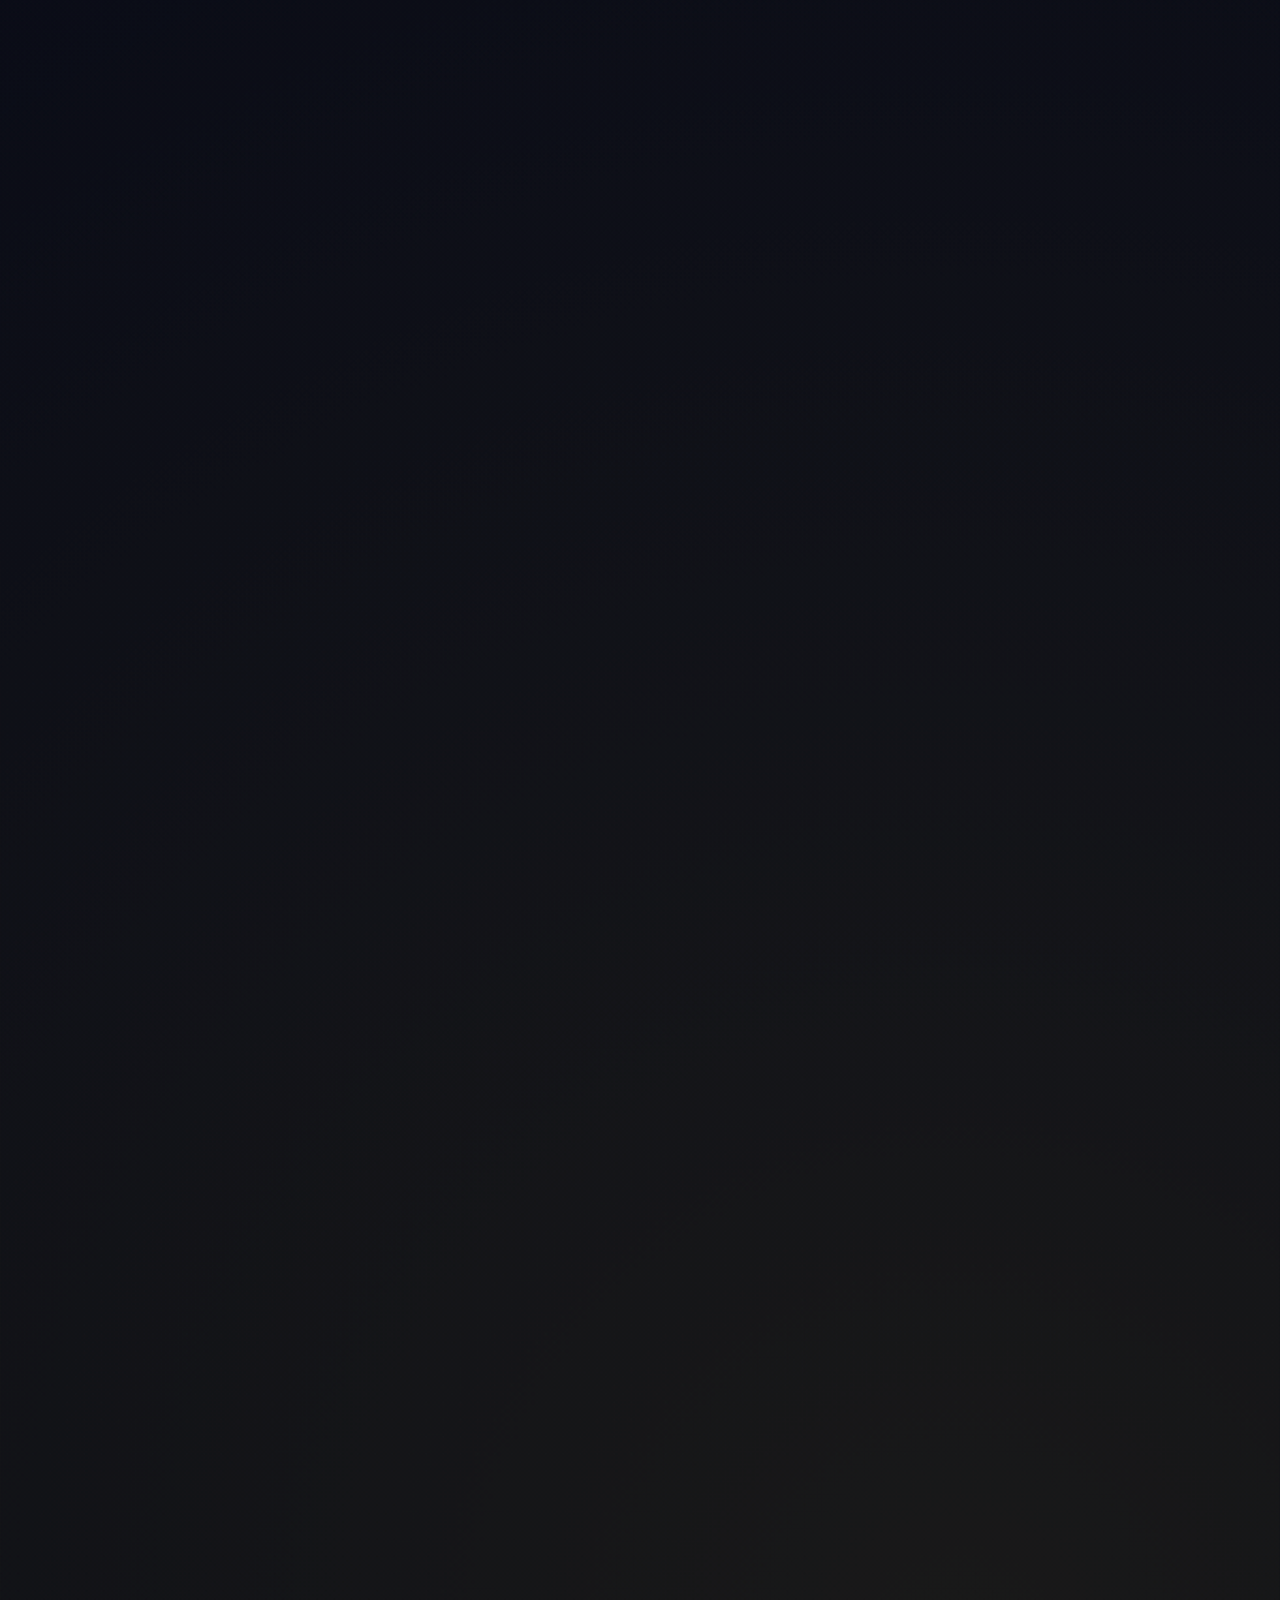
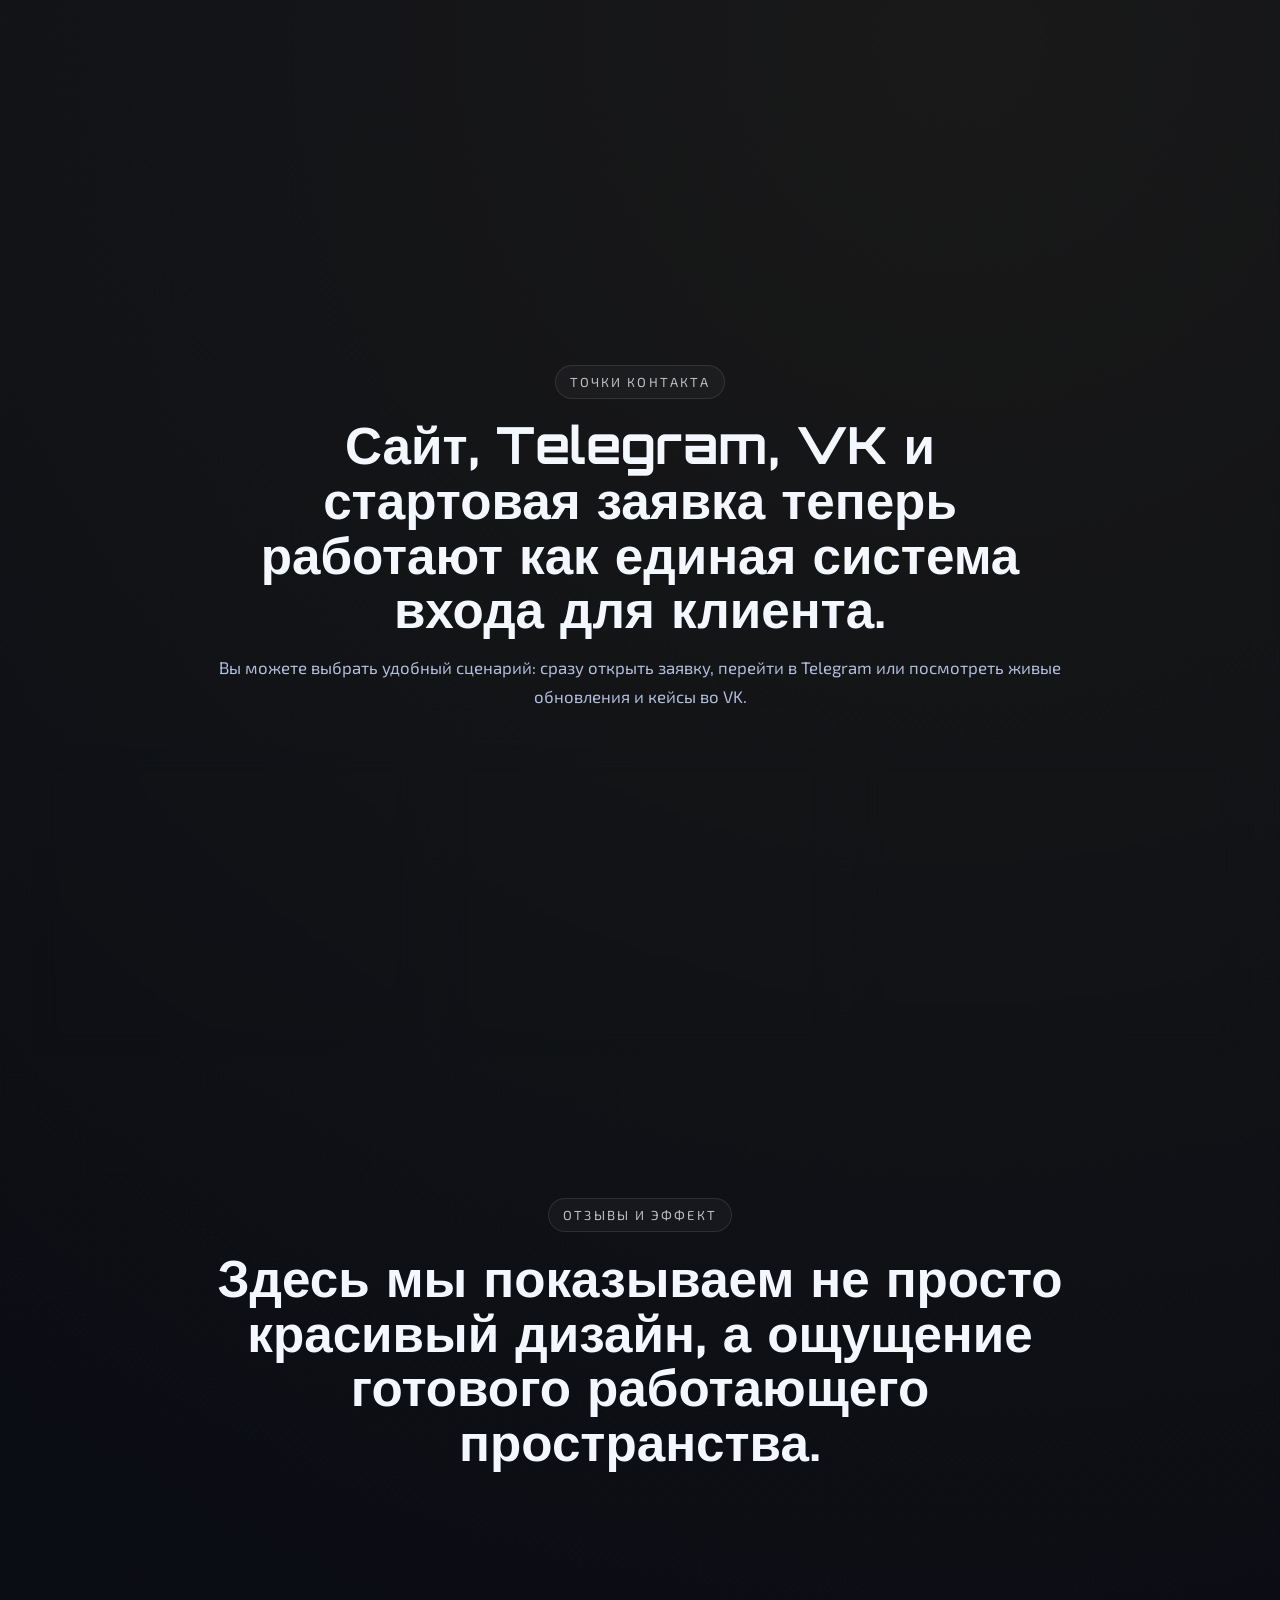
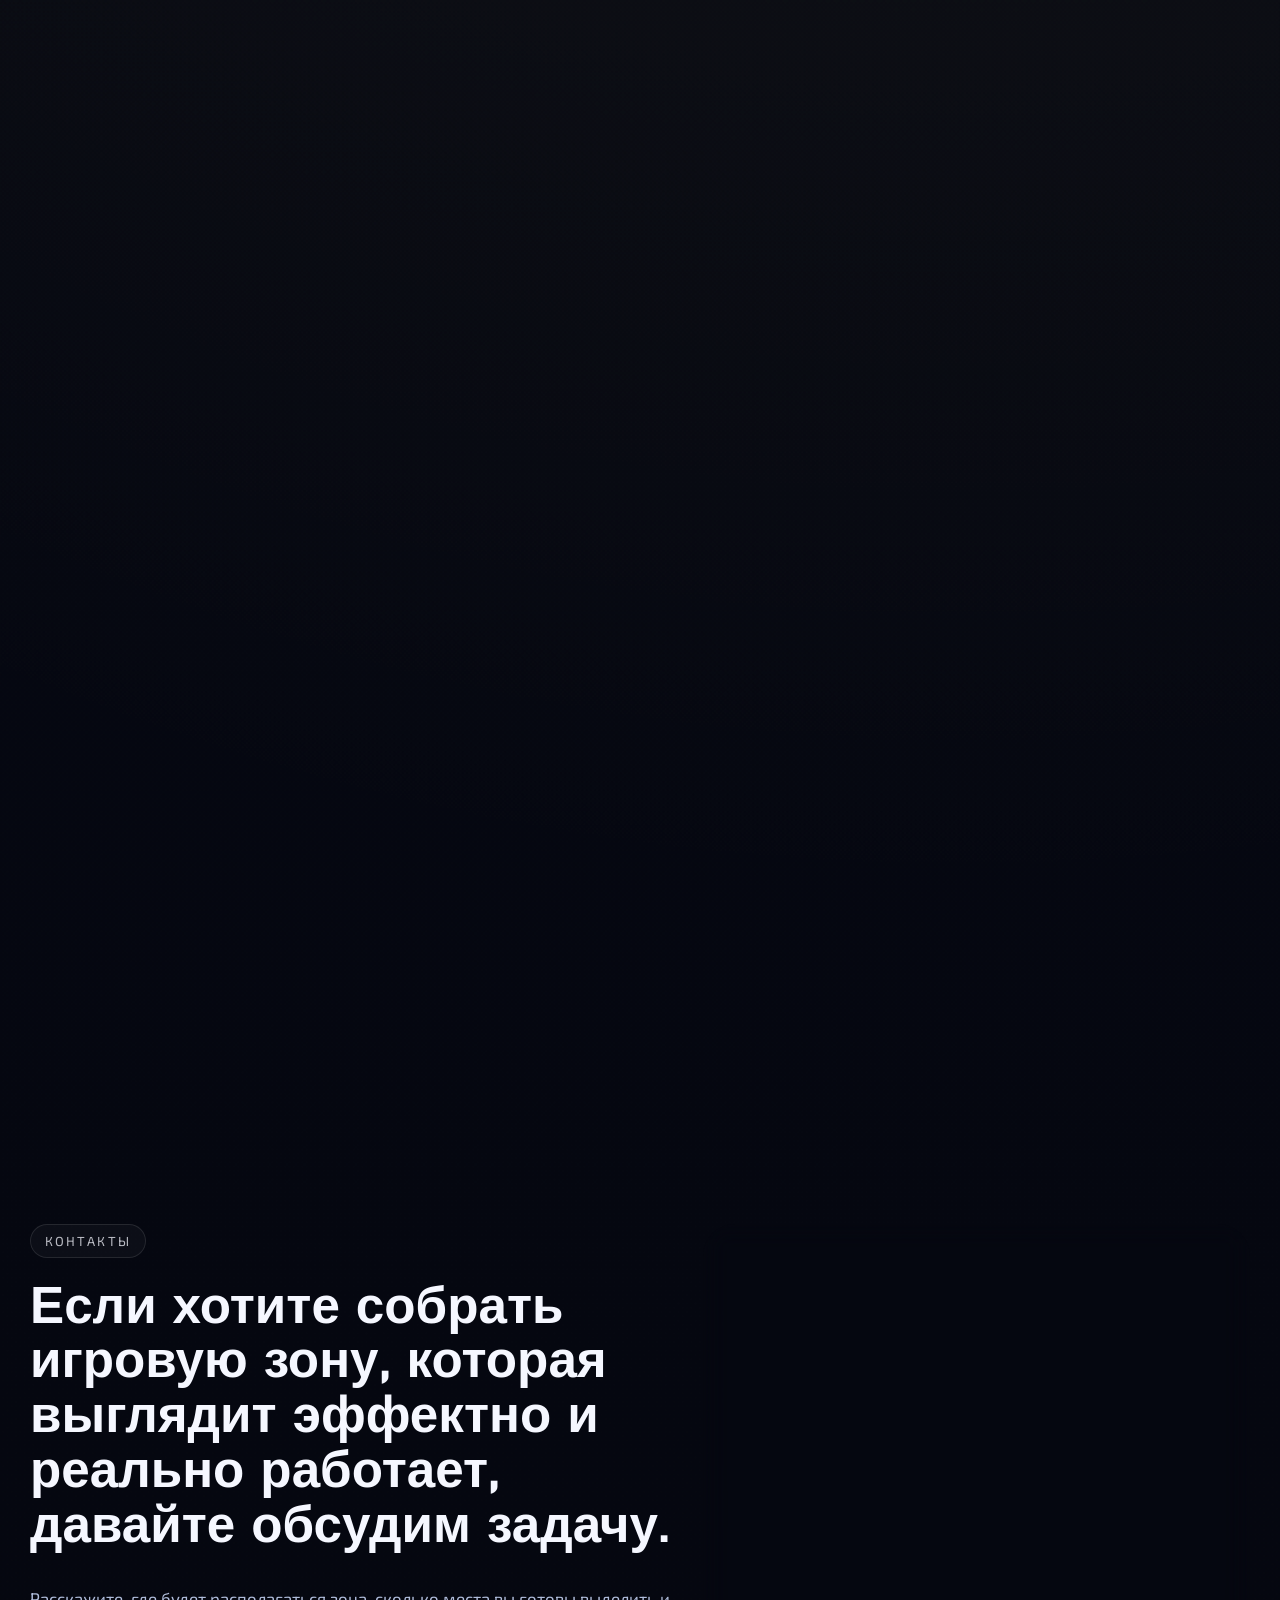
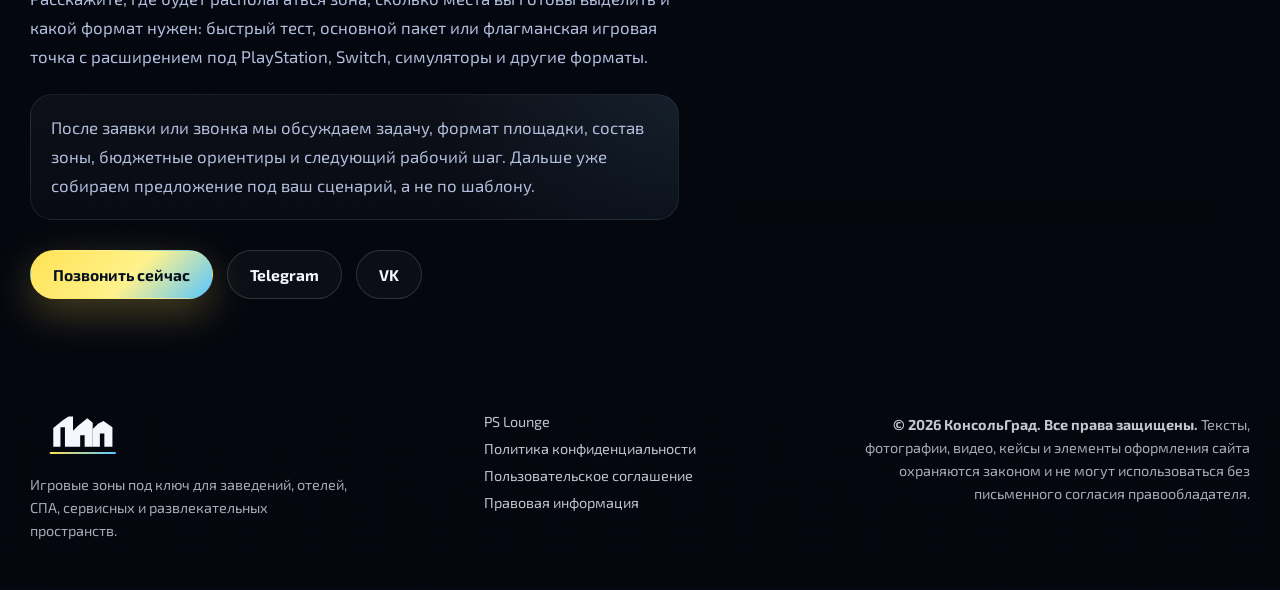
==== commit 7c1dbb6f: "Migrate website from Amvera to GitHub Pages" ====
--- a/index.html
+++ b/index.html
@@ -11,27 +11,27 @@
   <meta name="robots" content="index,follow,max-image-preview:large">
   <meta name="author" content="КонсольГрад">
   <meta name="copyright" content="КонсольГрад, 2026. Все права защищены.">
-  <link rel="canonical" href="https://website-andrey3322.amvera.io/">
+  <link rel="canonical" href="https://andreyqwerty365-netizen.github.io/console.grad.github.io/">
   <link rel="icon" href="./favicon.svg" type="image/svg+xml">
   <meta property="og:locale" content="ru_RU">
   <meta property="og:type" content="website">
   <meta property="og:title" content="КонсольГрад — игровые зоны под ключ для заведений и развлекательных площадок">
   <meta property="og:description" content="Проектируем и запускаем игровые зоны под ключ: пакеты запуска, реализованный кейс, контакты, стартовый план и отдельная страница продукта PS Lounge.">
-  <meta property="og:url" content="https://website-andrey3322.amvera.io/">
+  <meta property="og:url" content="https://andreyqwerty365-netizen.github.io/console.grad.github.io/">
   <meta property="og:site_name" content="КонсольГрад">
-  <meta property="og:image" content="https://website-andrey3322.amvera.io/assets/cases/spa-lounge/case-01.png">
+  <meta property="og:image" content="https://andreyqwerty365-netizen.github.io/console.grad.github.io/assets/cases/spa-lounge/case-01.png">
   <meta property="og:image:alt" content="Игровая lounge-зона КонсольГрад с PlayStation-станциями">
   <meta name="twitter:card" content="summary_large_image">
   <meta name="twitter:title" content="КонсольГрад — игровые зоны под ключ">
   <meta name="twitter:description" content="Лендинг КонсольГрад: пакеты запуска, реализованный кейс, стартовый план и прямые контакты.">
-  <meta name="twitter:image" content="https://website-andrey3322.amvera.io/assets/cases/spa-lounge/case-01.png">
+  <meta name="twitter:image" content="https://andreyqwerty365-netizen.github.io/console.grad.github.io/assets/cases/spa-lounge/case-01.png">
   <link rel="preconnect" href="https://fonts.googleapis.com">
   <link rel="preconnect" href="https://fonts.gstatic.com" crossorigin>
   <link href="https://fonts.googleapis.com/css2?family=Orbitron:wght@500;700;800&family=Exo+2:wght@400;500;600;700&display=swap" rel="stylesheet">
   <link rel="stylesheet" href="./styles.css">
   <script>
     window.CONSOLEGRAD_CONFIG = {
-      siteUrl: "https://website-andrey3322.amvera.io/",
+      siteUrl: "https://andreyqwerty365-netizen.github.io/console.grad.github.io/",
       formEndpoint: "",
       gaMeasurementId: "",
       yandexMetrikaId: "",
@@ -46,8 +46,8 @@
       "@context": "https://schema.org",
       "@type": "Organization",
       "name": "КонсольГрад",
-      "url": "https://website-andrey3322.amvera.io/",
-      "logo": "https://website-andrey3322.amvera.io/assets/brand/consolegrad-mark.svg",
+      "url": "https://andreyqwerty365-netizen.github.io/console.grad.github.io/",
+      "logo": "https://andreyqwerty365-netizen.github.io/console.grad.github.io/assets/brand/consolegrad-mark.svg",
       "description": "КонсольГрад проектирует и запускает игровые зоны под ключ для заведений, отелей, СПА, ТЦ и развлекательных площадок.",
       "sameAs": [
         "https://t.me/KonsolGrad",
